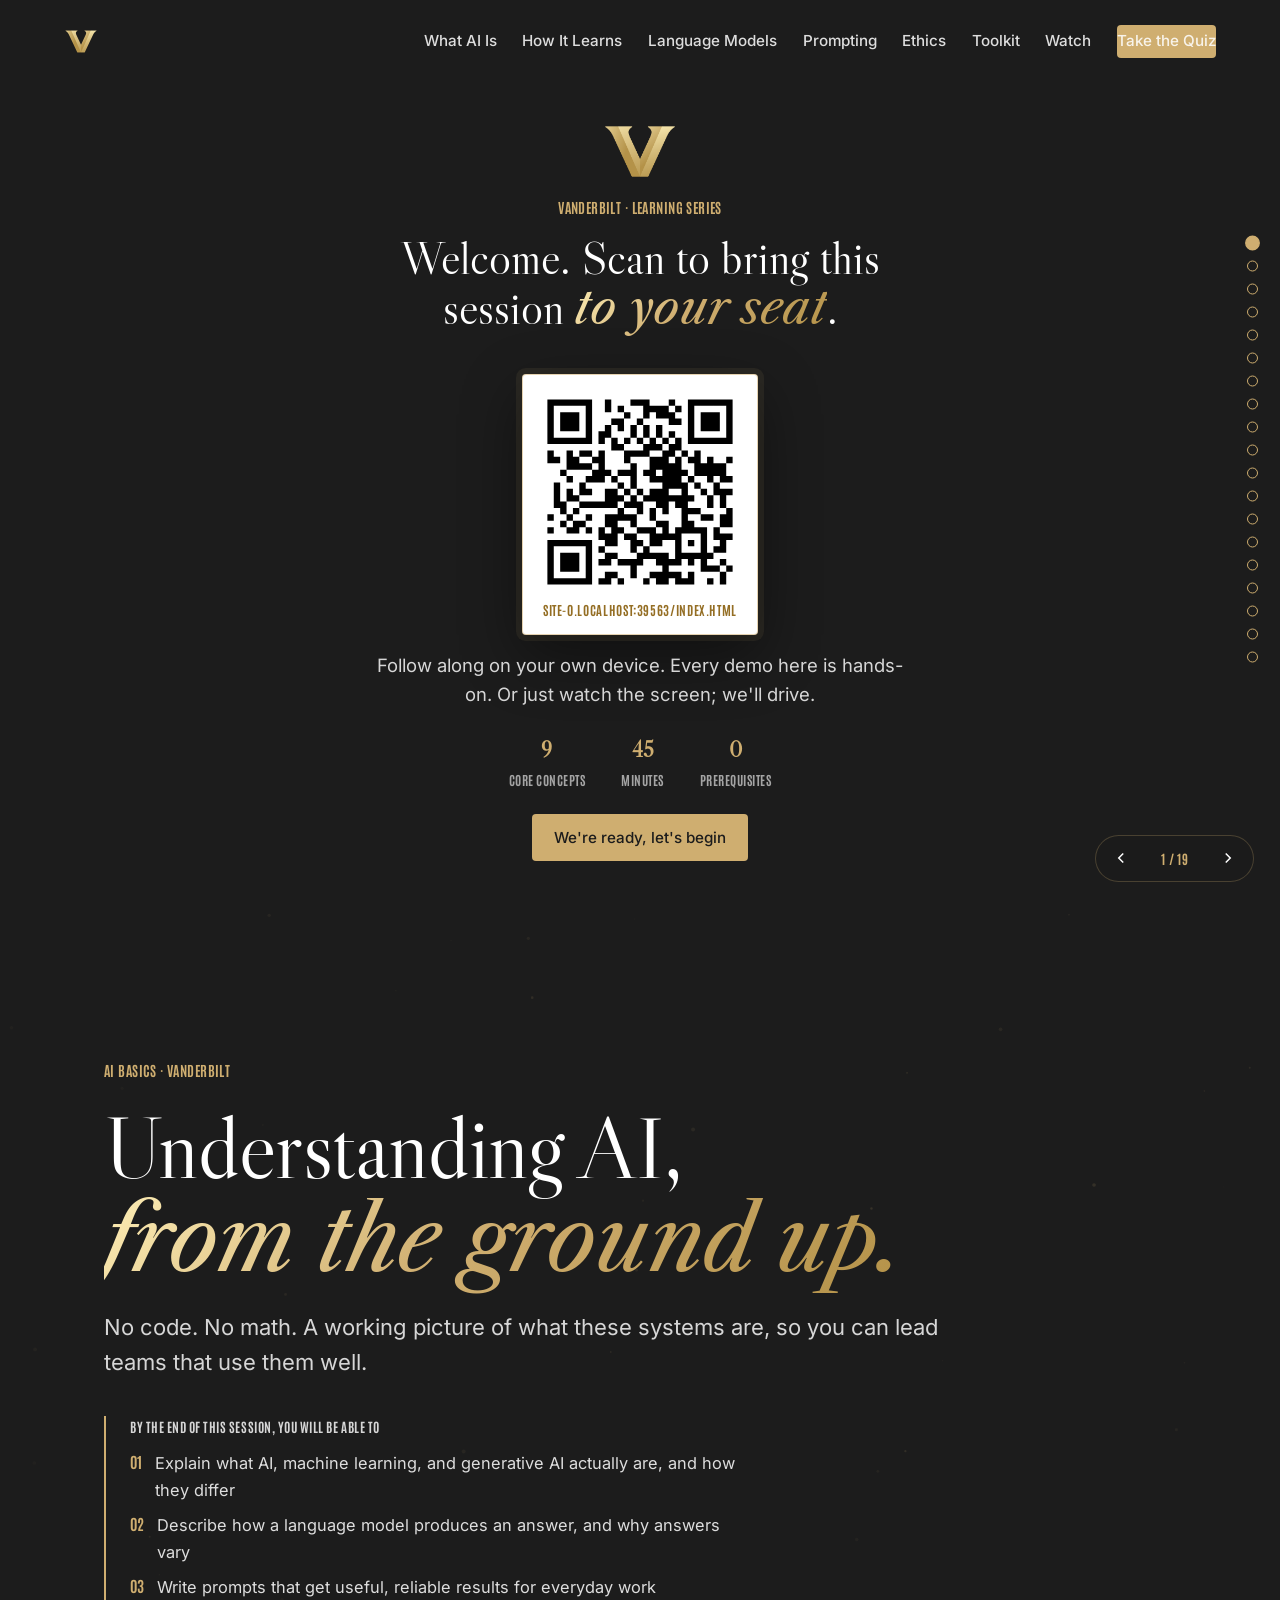
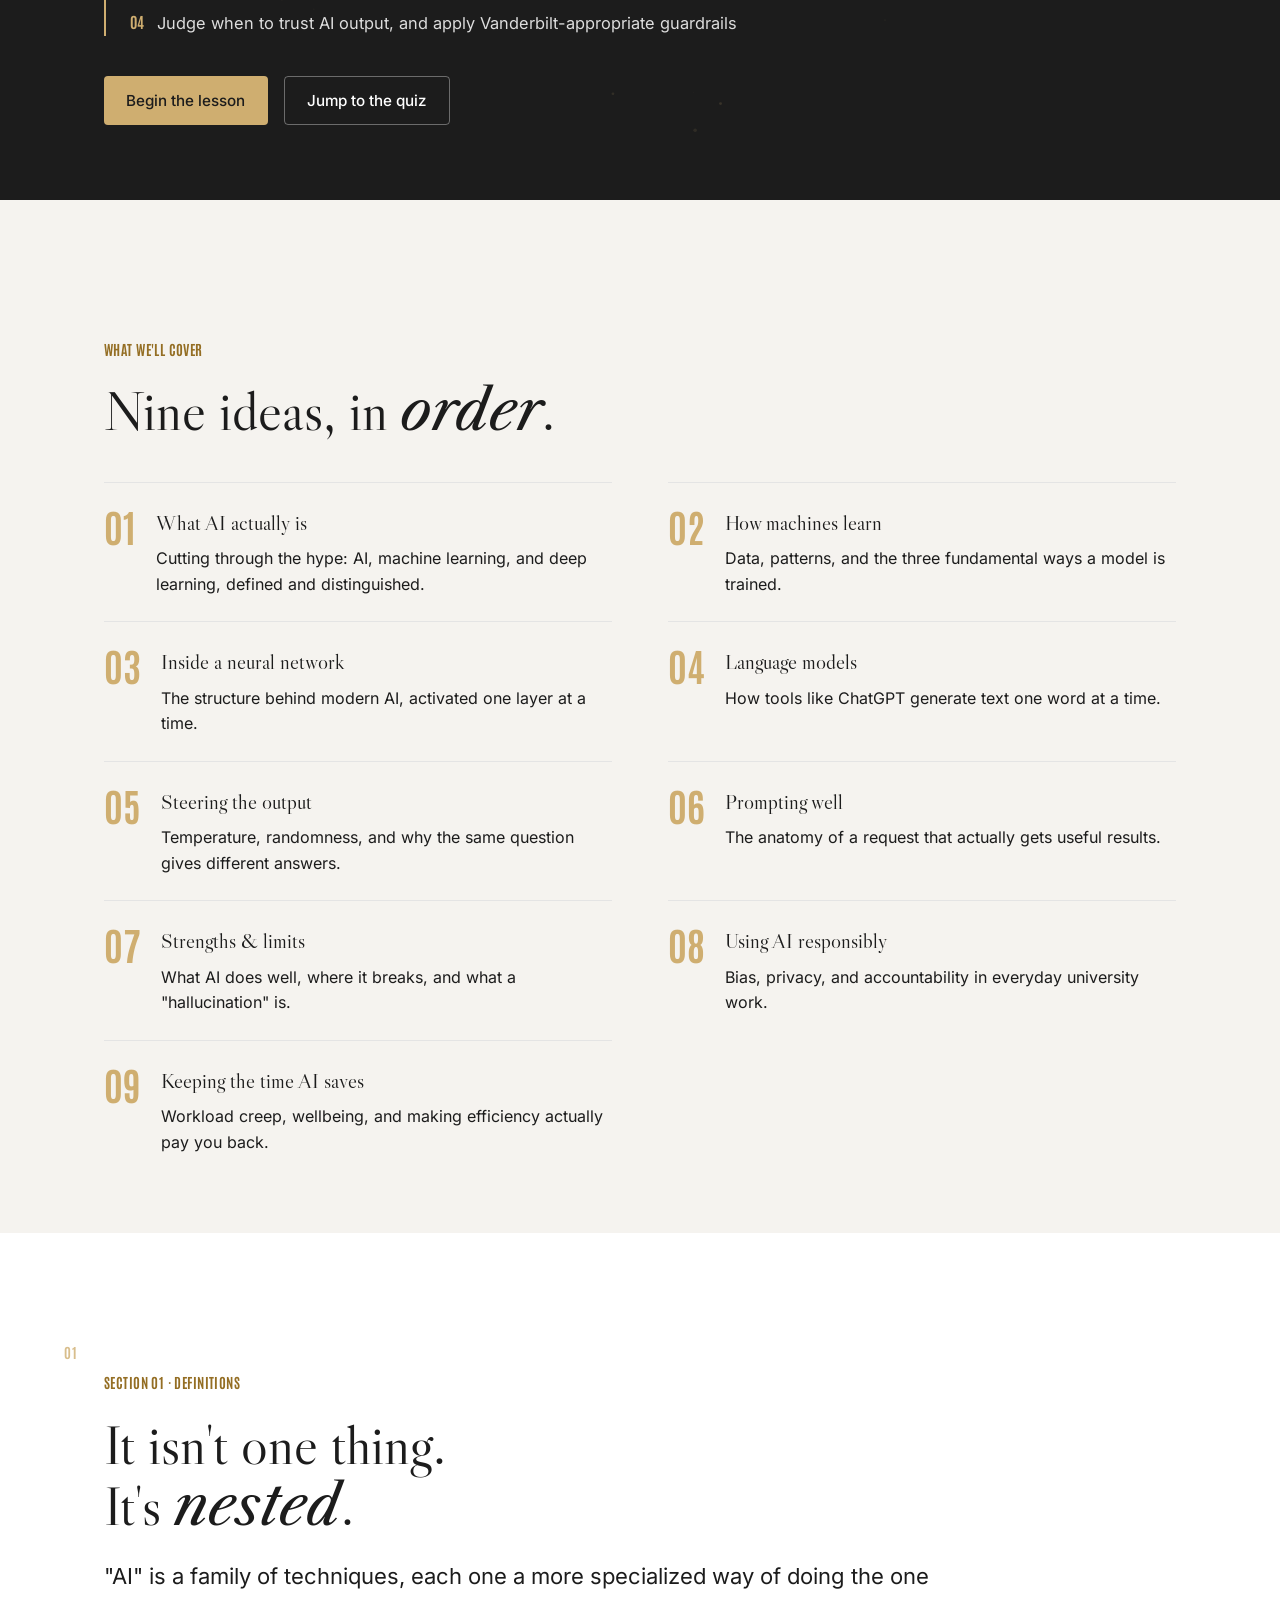
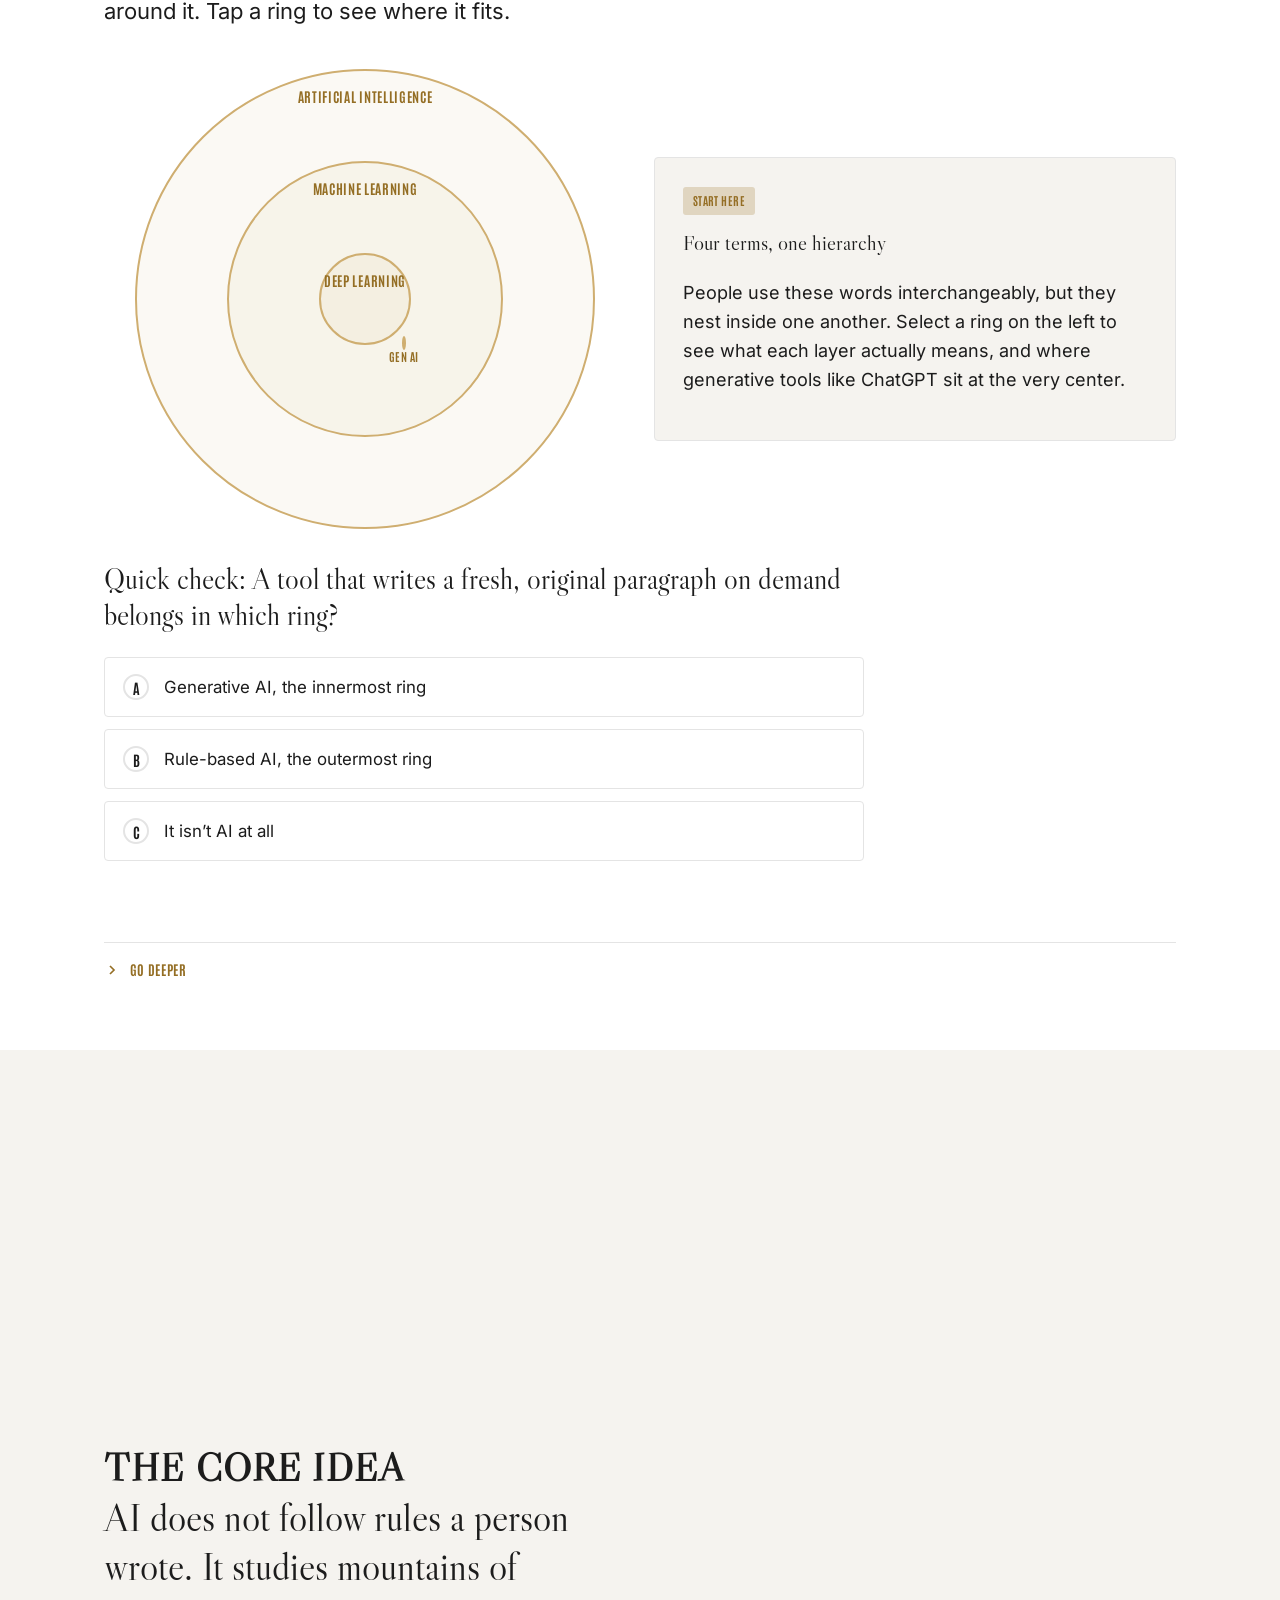
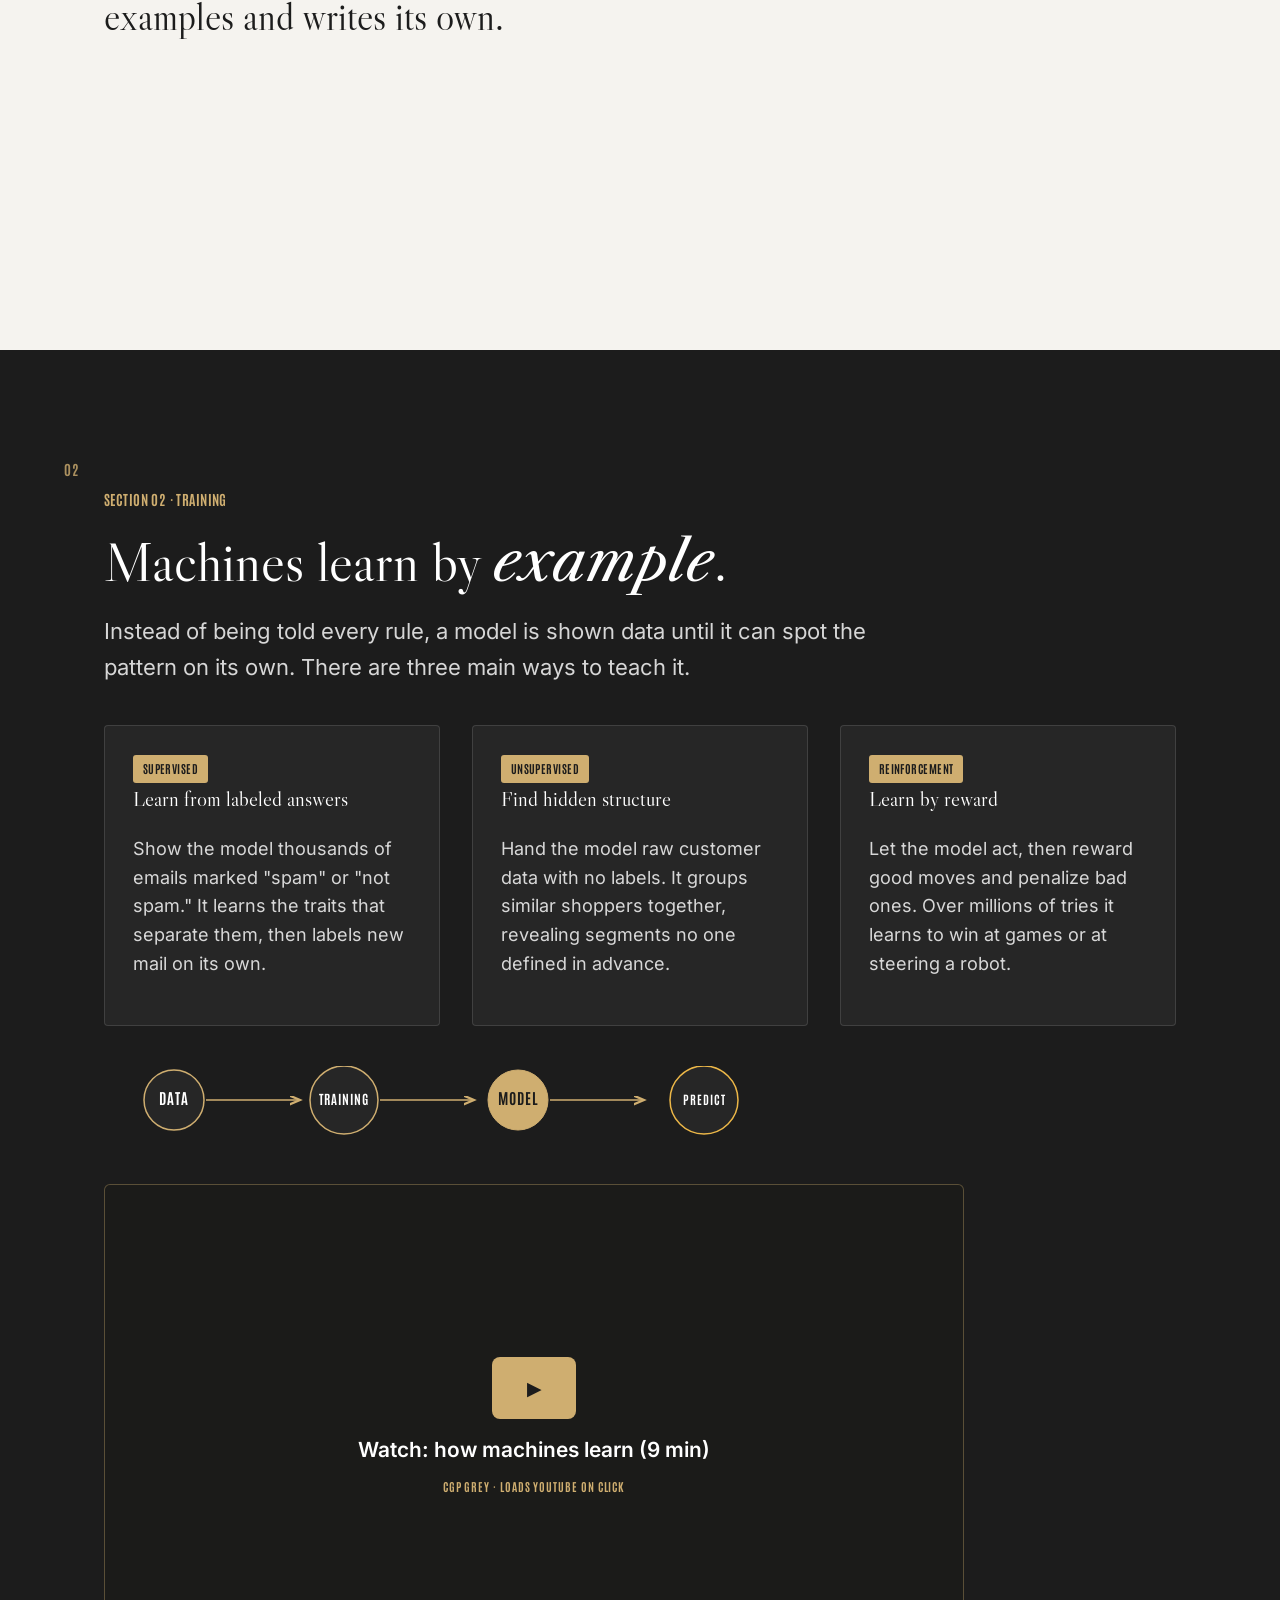
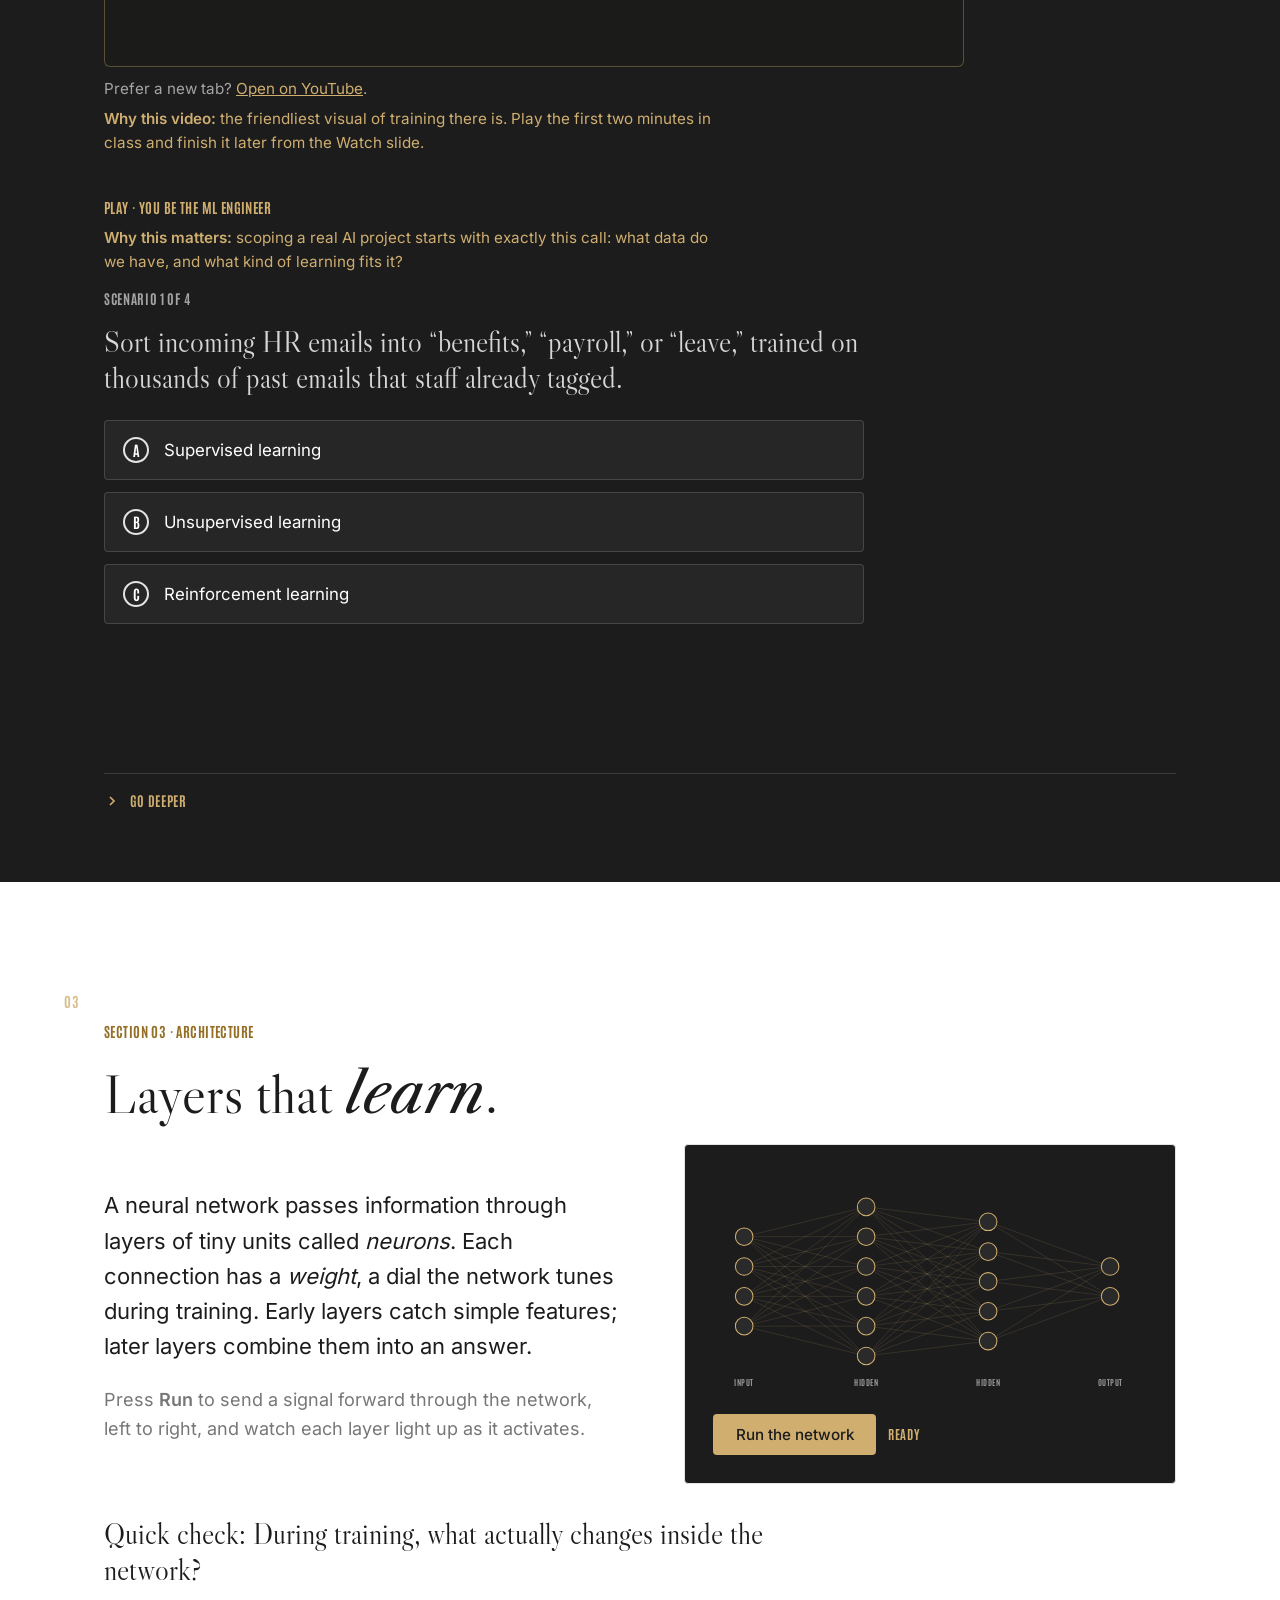
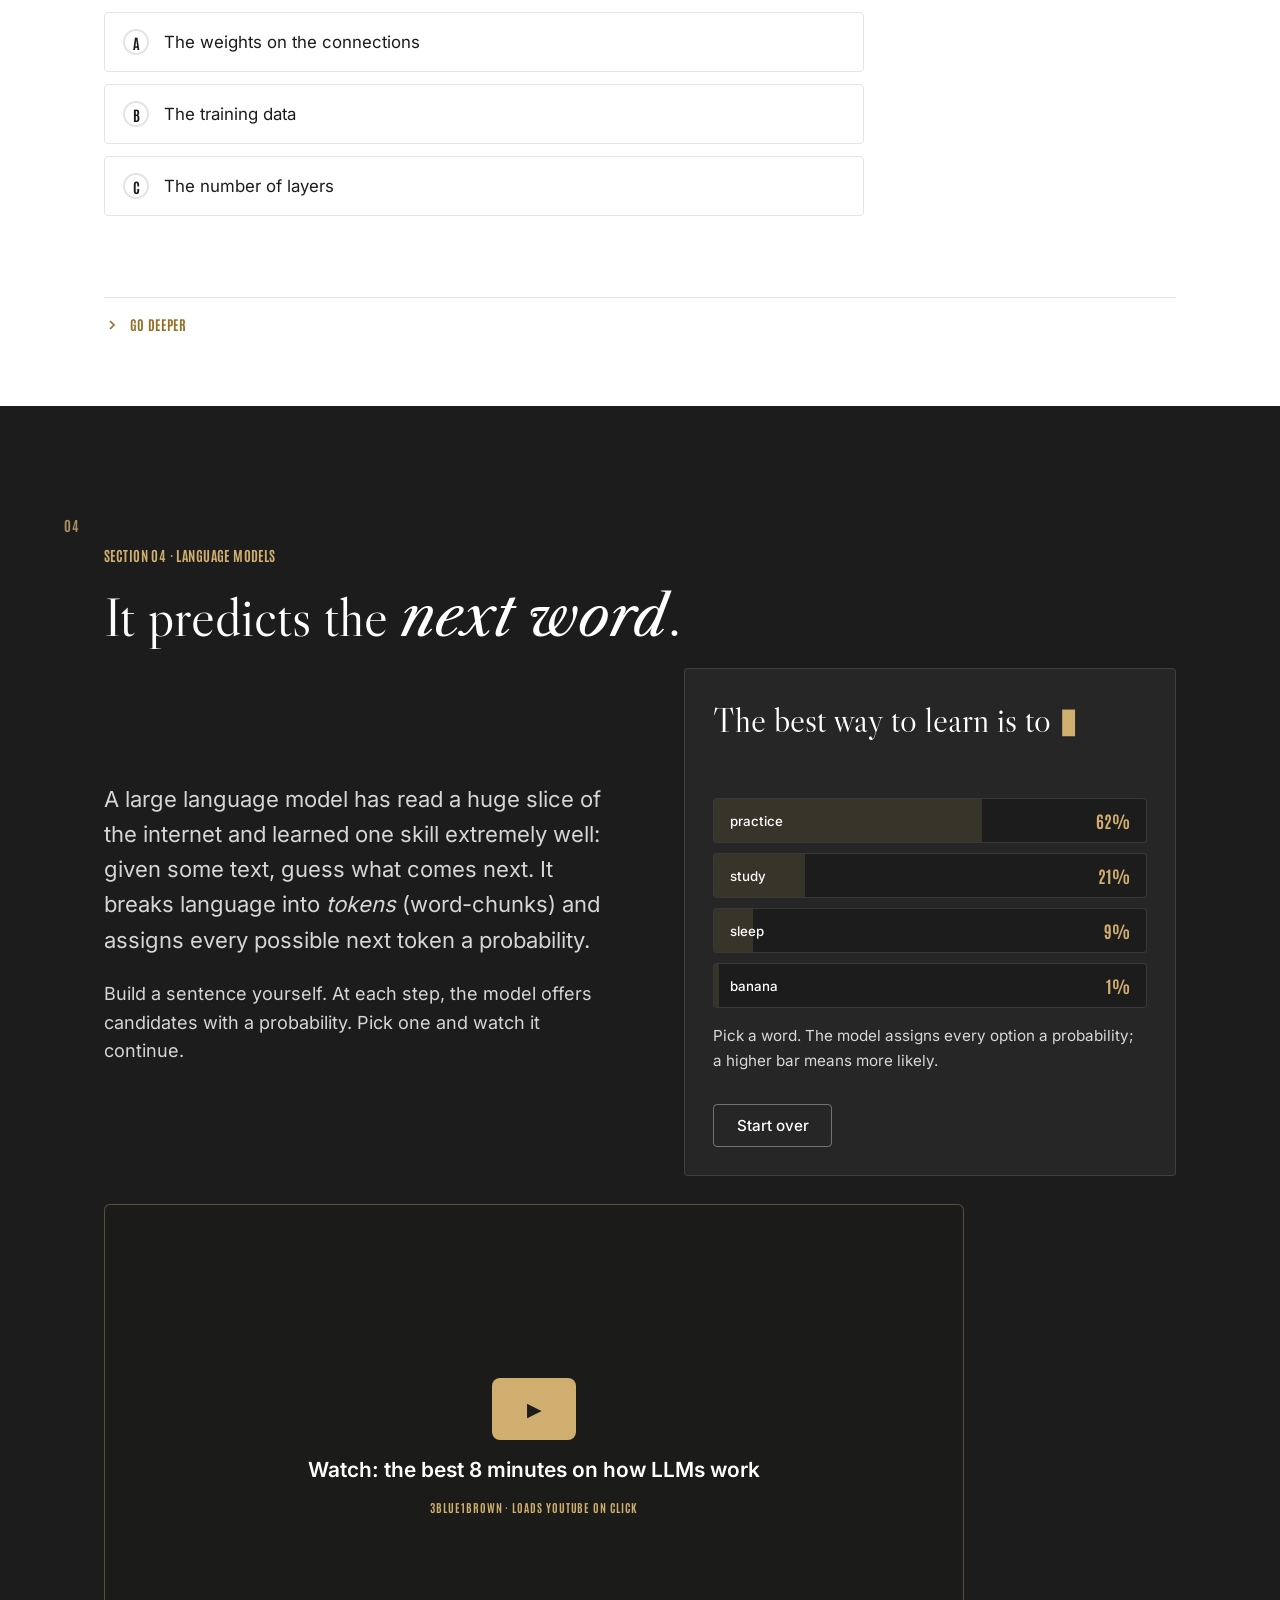
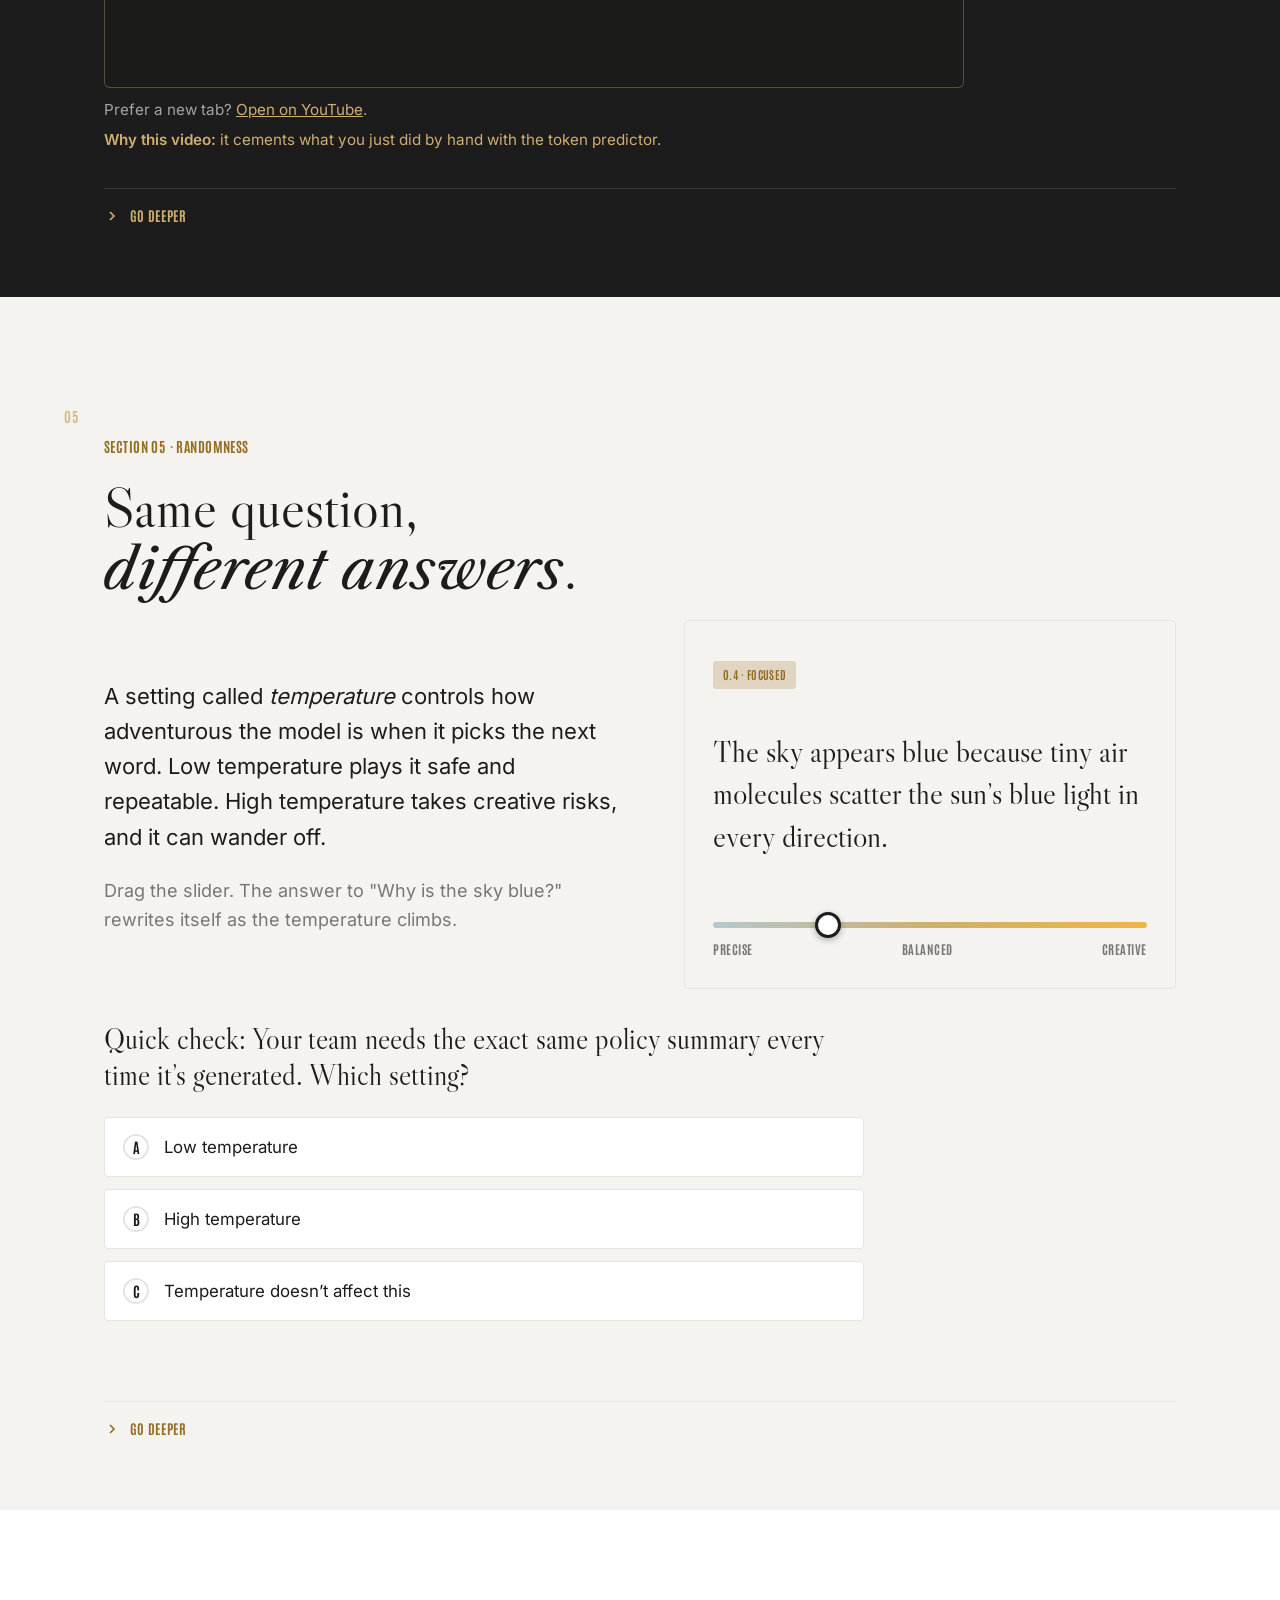
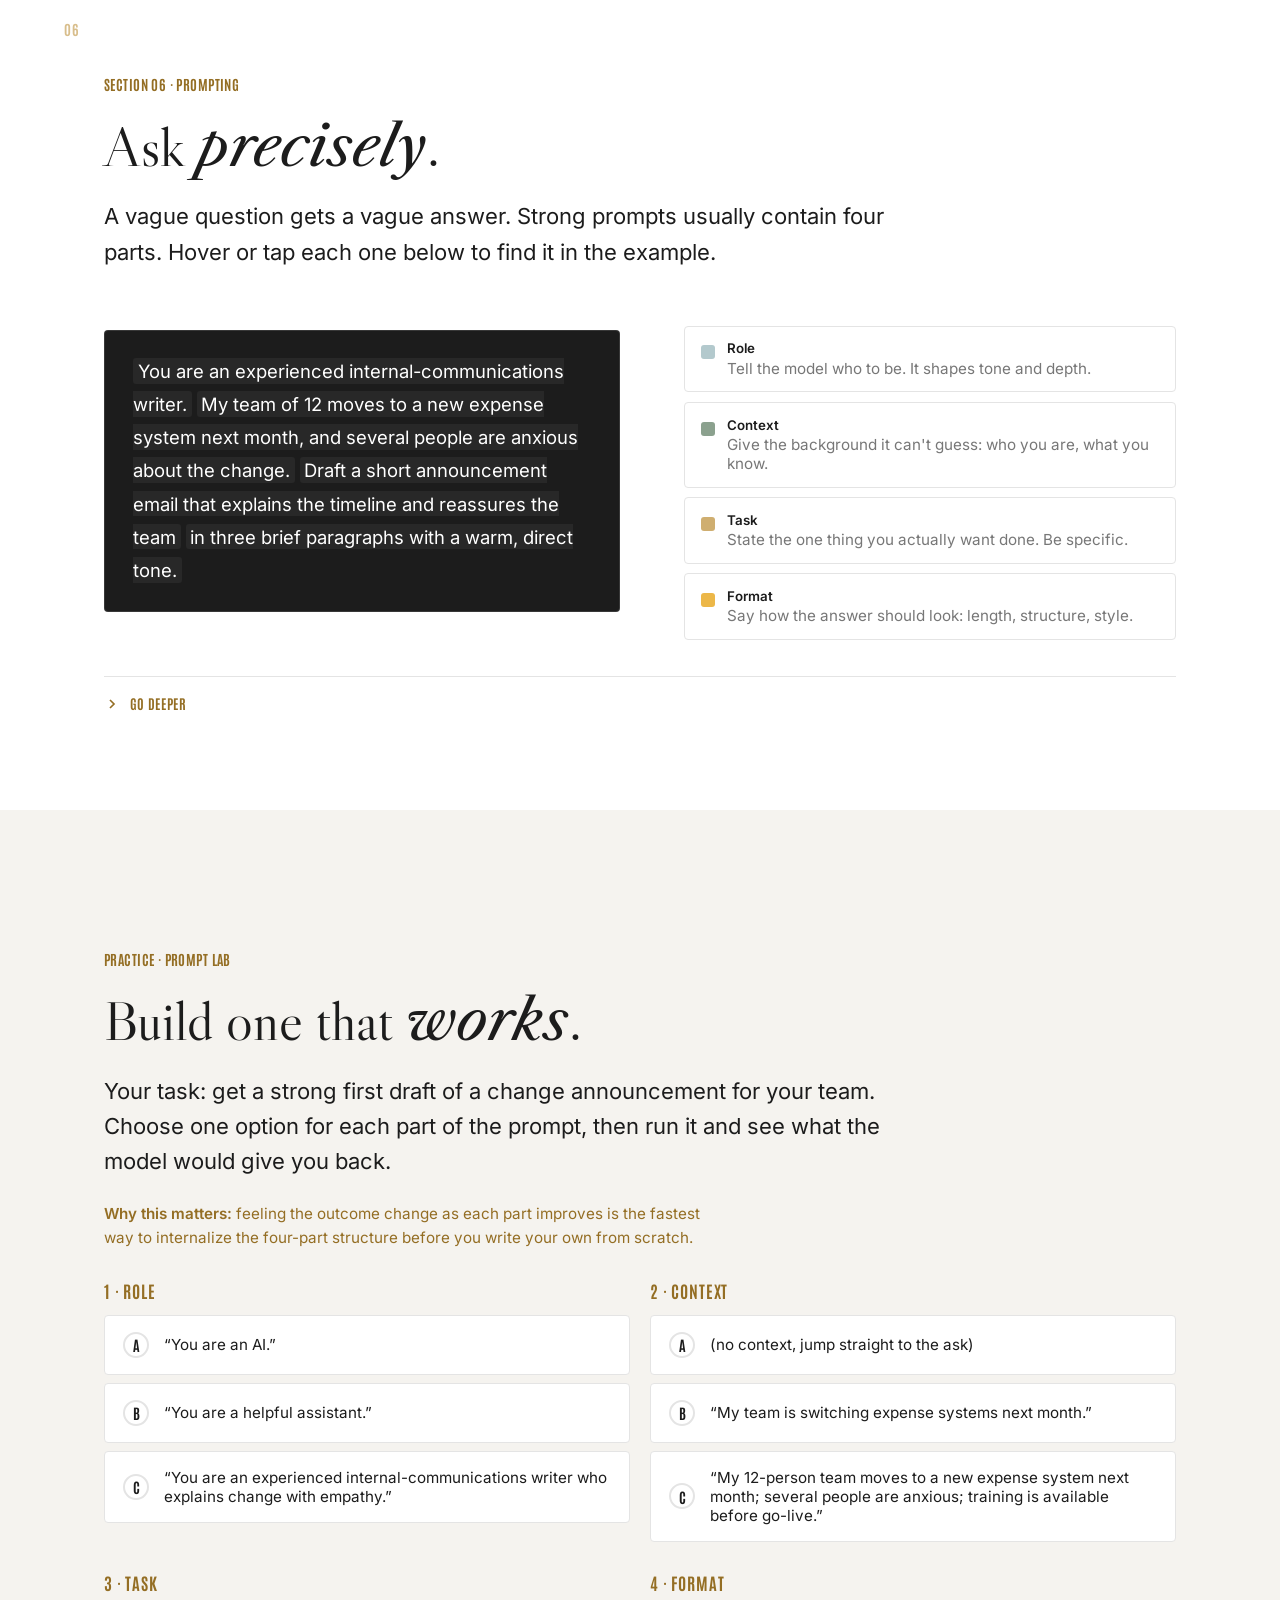
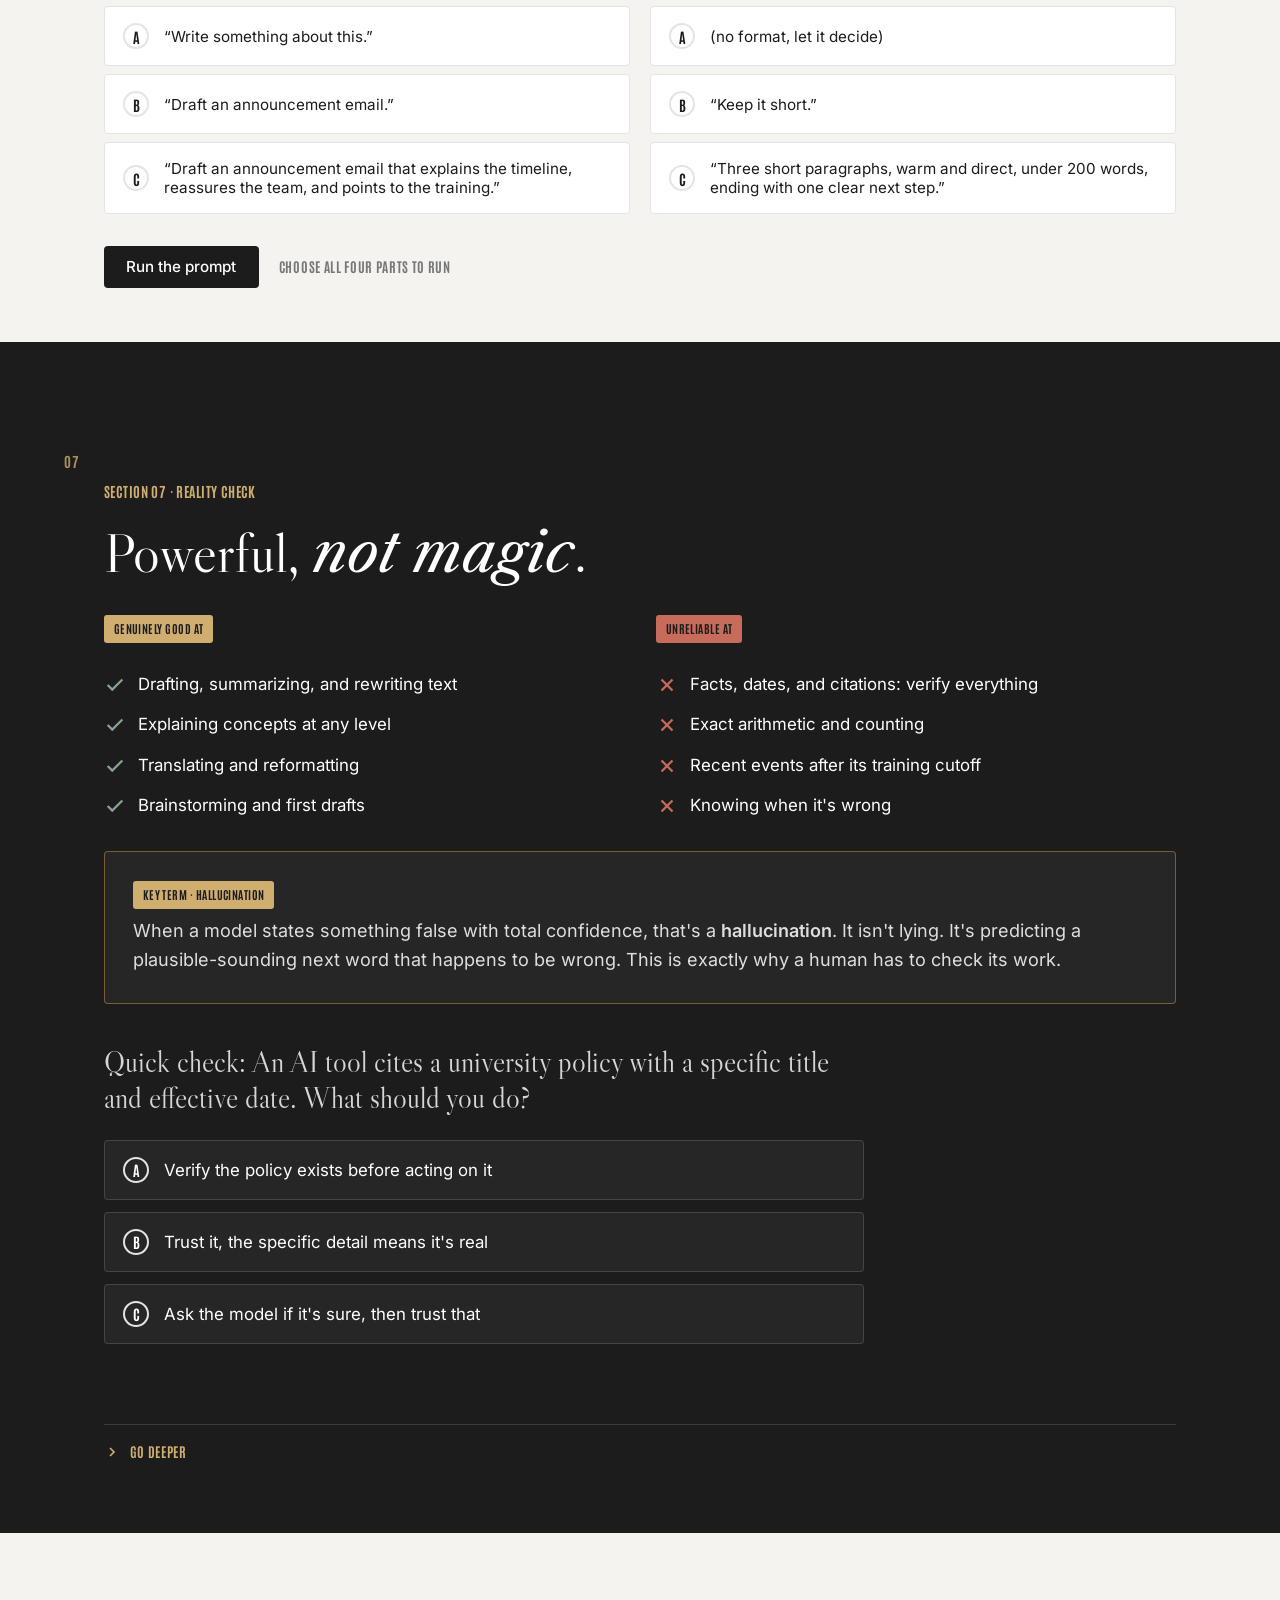
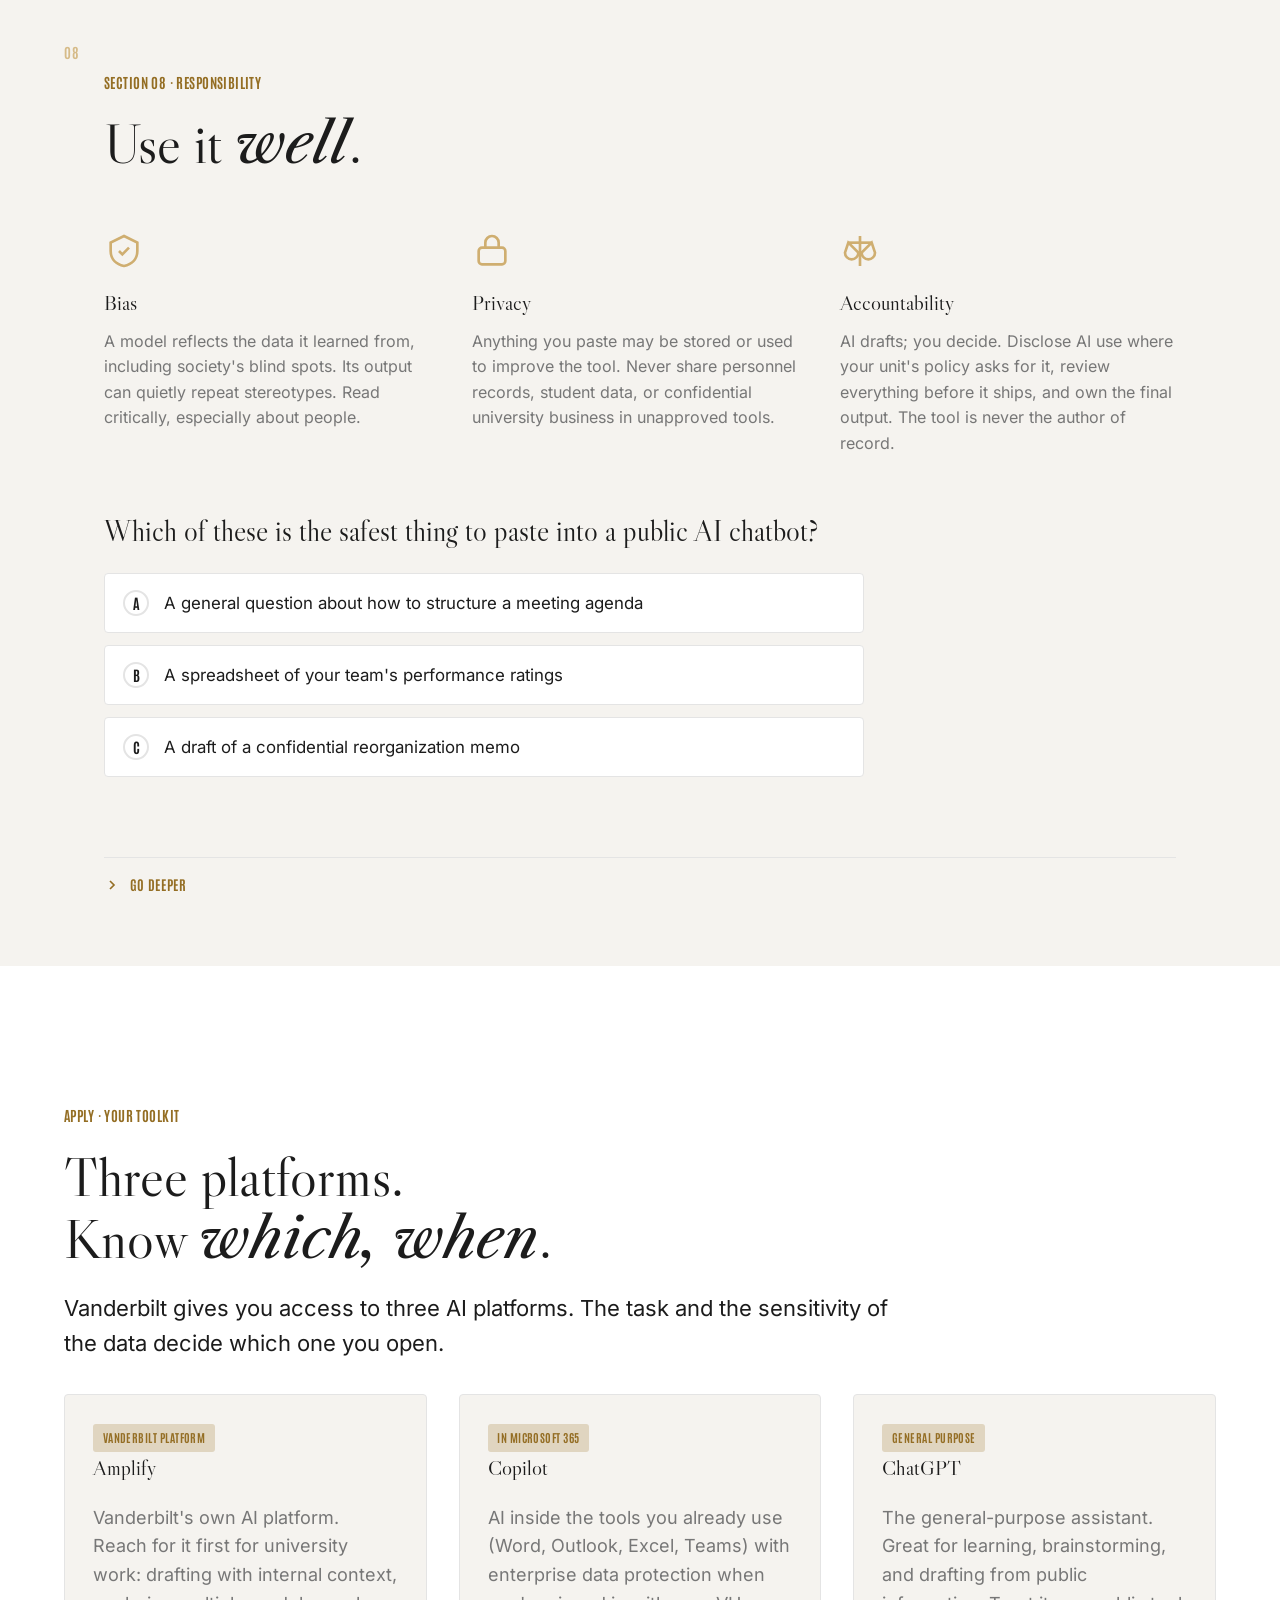
==== index.html @ 8cb2a8e4 "Remove Manager Series branding; series is general Vanderbilt learning Co-Authored-By: Claude Opus 4." ====
<!DOCTYPE html>
<html lang="en">
<head>
<meta charset="UTF-8">
<meta name="viewport" content="width=device-width, initial-scale=1">
<title>AI Basics: A Classroom Introduction | Vanderbilt</title>
<meta name="description" content="An interactive classroom introduction to the fundamentals of artificial intelligence: what AI is, how machines learn, neural networks, language models, prompting, and responsible use.">
<link rel="canonical" href="https://me5231979.github.io/AI_Classroom/">
<meta property="og:type" content="website">
<meta property="og:title" content="AI Basics | Vanderbilt Learning Series">
<meta property="og:description" content="An interactive, hands-on introduction to AI at Vanderbilt: how it works, how to prompt it, and how to use it responsibly.">
<meta property="og:url" content="https://me5231979.github.io/AI_Classroom/">
<meta property="og:image" content="https://me5231979.github.io/AI_Classroom/assets/img/social-card.png">
<meta property="og:image:width" content="1200">
<meta property="og:image:height" content="630">
<meta name="twitter:card" content="summary_large_image">
<meta name="twitter:title" content="AI Basics | Vanderbilt Learning Series">
<meta name="twitter:image" content="https://me5231979.github.io/AI_Classroom/assets/img/social-card.png">
<link rel="icon" href="assets/img/favicon.svg" type="image/svg+xml">
<link rel="alternate icon" href="assets/img/favicon-96.png">
<link rel="apple-touch-icon" href="assets/img/favicon-96.png">

<link rel="preload" href="assets/fonts/libre-caslon-display-latin-400-normal.woff2" as="font" type="font/woff2" crossorigin>
<link rel="preload" href="assets/fonts/inter-latin-400-normal.woff2" as="font" type="font/woff2" crossorigin>

<link rel="stylesheet" href="assets/css/styles.css?v=8">
</head>
<body>
<a class="skip-link" href="#s-agenda">Skip to content</a>

<!-- reading progress -->
<div class="progress" aria-hidden="true"><div class="progress__bar" id="progressBar"></div></div>

<!-- ===================== NAV ===================== -->
<header class="nav" id="nav">
  <a class="nav__brand" href="#top" aria-label="Vanderbilt University, home">
    <img class="nav__lockup" src="assets/img/vu-lockup-white.png" alt="Vanderbilt University" width="250" height="65">
    <img class="nav__vicon" src="assets/img/vu-v-icon-nav.png" alt="Vanderbilt University" width="34" height="25">
  </a>
  <button class="nav__toggle" aria-label="Toggle menu" aria-expanded="false" aria-controls="navlinks">
    <svg viewBox="0 0 24 24" fill="none" stroke="currentColor" stroke-width="2"><line x1="3" y1="6" x2="21" y2="6"/><line x1="3" y1="12" x2="21" y2="12"/><line x1="3" y1="18" x2="21" y2="18"/></svg>
  </button>
  <nav class="nav__links" id="navlinks" aria-label="Sections">
    <a href="#s-what">What AI Is</a>
    <a href="#s-learn">How It Learns</a>
    <a href="#s-llm">Language Models</a>
    <a href="#s-prompt">Prompting</a>
    <a href="#s-ethics">Ethics</a>
    <a href="#s-toolkit">Toolkit</a>
    <a href="#s-watch">Watch</a>
    <a class="btn" href="#s-recap">Take the Quiz</a>
  </nav>
</header>

<!-- deck dot rail + control bar -->
<div class="dots" id="dots" role="navigation" aria-label="Slide navigation"></div>
<div class="deckbar" role="group" aria-label="Presentation controls">
  <button id="deckPrev" aria-label="Previous slide"><svg viewBox="0 0 24 24" fill="none" stroke="currentColor" stroke-width="2"><polyline points="15 18 9 12 15 6"/></svg></button>
  <span class="deckbar__count" id="deckCount">1 / 19</span>
  <button id="deckNext" aria-label="Next slide"><svg viewBox="0 0 24 24" fill="none" stroke="currentColor" stroke-width="2"><polyline points="9 18 15 12 9 6"/></svg></button>
</div>

<main class="deck" id="top">

  <!-- ============ 0 · WELCOME / QR ============ -->
  <section class="slide on-dark welcome" id="s-welcome" data-title="Scan to join">
    <div class="wrap" style="text-align:center">
      <img src="assets/img/vu-v-icon.png" alt="Vanderbilt V" width="72" height="66" style="margin:0 auto 1.75rem;width:clamp(56px,6vw,80px);height:auto" data-reveal>
      <p class="eyebrow" data-reveal>Vanderbilt · Learning Series</p>
      <h1 class="h2" data-reveal style="max-width:20ch;margin-inline:auto">Welcome. Scan to bring this session <em class="gold-text">to your seat</em>.</h1>
      <div class="qr-card" id="qrCard" data-reveal>
        <div class="qr-card__code" id="qrBox" role="img" aria-label="QR code linking to this experience"></div>
        <p class="qr-card__url" id="qrUrl"></p>
      </div>
      <p class="lead" data-reveal style="margin:1.5rem auto 0;max-width:44ch">Follow along on your own device. Every demo here is hands-on. Or just watch the screen; we'll drive.</p>
      <div class="hero__meta" data-reveal style="justify-content:center">
        <div><b>9</b> Core concepts</div>
        <div><b>45</b> Minutes</div>
        <div><b>0</b> Prerequisites</div>
      </div>
      <div class="hero__cta" data-reveal style="justify-content:center">
        <a class="btn" href="#s-hero">We're ready, let's begin</a>
      </div>
    </div>
  </section>

  <!-- ============ 1 · HERO ============ -->
  <section class="slide on-dark hero" id="s-hero" data-title="Objectives">
    <video class="hero__video" id="heroVideo" autoplay muted playsinline preload="auto" aria-hidden="true"
      data-playlist='["https://d8j0ntlcm91z4.cloudfront.net/user_3CCurpI0FW75YAnAl4Hbz3vPdBv/hf_20260715_200652_7fda2f74-e2d3-4922-aa82-3538078520e3.mp4","https://d8j0ntlcm91z4.cloudfront.net/user_3CCurpI0FW75YAnAl4Hbz3vPdBv/hf_20260715_200704_f9a658ba-e21b-49d3-a82d-e24e4dca5641.mp4","https://d8j0ntlcm91z4.cloudfront.net/user_3CCurpI0FW75YAnAl4Hbz3vPdBv/hf_20260715_200712_13c7a9d0-fc12-4c9b-b14d-7666faaac7f5.mp4"]'></video>
    <canvas class="hero__canvas" aria-hidden="true"></canvas>
    <div class="hero__scrim" aria-hidden="true"></div>
    <div class="wrap">
      <p class="eyebrow" data-reveal>AI Basics · Vanderbilt</p>
      <h1 class="h-hero" data-reveal>Understanding AI,<br><em class="gold-text">from the ground up.</em></h1>
      <p class="lead" data-reveal style="margin-top:1.5rem">No code. No math. A working picture of what these systems are, so you can lead teams that use them well.</p>
      <div class="objectives" data-reveal>
        <p class="objectives__label">By the end of this session, you will be able to</p>
        <ol class="objectives__list">
          <li>Explain what AI, machine learning, and generative AI actually are, and how they differ</li>
          <li>Describe how a language model produces an answer, and why answers vary</li>
          <li>Write prompts that get useful, reliable results for everyday work</li>
          <li>Judge when to trust AI output, and apply Vanderbilt-appropriate guardrails</li>
        </ol>
      </div>
      <div class="hero__cta" data-reveal>
        <a class="btn" href="#s-what">Begin the lesson</a>
        <a class="btn btn--ghost" href="#s-recap">Jump to the quiz</a>
      </div>
    </div>
  </section>

  <!-- ============ 2 · AGENDA ============ -->
  <section class="slide on-cream" id="s-agenda" data-title="The plan">
    <div class="wrap">
      <p class="eyebrow" data-reveal>What we'll cover</p>
      <h2 class="h2" data-reveal>Nine ideas, in <em>order</em>.</h2>
      <ol class="agenda">
        <li data-reveal><span class="num">01</span><div><h3>What AI actually is</h3><p>Cutting through the hype: AI, machine learning, and deep learning, defined and distinguished.</p></div></li>
        <li data-reveal><span class="num">02</span><div><h3>How machines learn</h3><p>Data, patterns, and the three fundamental ways a model is trained.</p></div></li>
        <li data-reveal><span class="num">03</span><div><h3>Inside a neural network</h3><p>The structure behind modern AI, activated one layer at a time.</p></div></li>
        <li data-reveal><span class="num">04</span><div><h3>Language models</h3><p>How tools like ChatGPT generate text one word at a time.</p></div></li>
        <li data-reveal><span class="num">05</span><div><h3>Steering the output</h3><p>Temperature, randomness, and why the same question gives different answers.</p></div></li>
        <li data-reveal><span class="num">06</span><div><h3>Prompting well</h3><p>The anatomy of a request that actually gets useful results.</p></div></li>
        <li data-reveal><span class="num">07</span><div><h3>Strengths &amp; limits</h3><p>What AI does well, where it breaks, and what a "hallucination" is.</p></div></li>
        <li data-reveal><span class="num">08</span><div><h3>Using AI responsibly</h3><p>Bias, privacy, and accountability in everyday university work.</p></div></li>
        <li data-reveal><span class="num">09</span><div><h3>Keeping the time AI saves</h3><p>Workload creep, wellbeing, and making efficiency actually pay you back.</p></div></li>
      </ol>
    </div>
  </section>

  <!-- ============ 3 · WHAT IS AI (rings) ============ -->
  <section class="slide on-light" id="s-what" data-count data-title="What AI is">
    <div class="wrap">
      <p class="eyebrow" data-reveal>Section 01 · Definitions</p>
      <h2 class="h2" data-reveal>It isn't one thing.<br>It's <em>nested</em>.</h2>
      <p class="lead" data-reveal style="margin-bottom:2.5rem">"AI" is a family of techniques, each one a more specialized way of doing the one around it. Tap a ring to see where it fits.</p>
      <div class="venn">
        <div class="rings" data-reveal role="group" aria-label="AI concept rings. Select one.">
          <div class="ring" data-ring="ai" aria-pressed="false">Artificial Intelligence</div>
          <div class="ring" data-ring="ml" aria-pressed="false">Machine Learning</div>
          <div class="ring" data-ring="dl" aria-pressed="false">Deep Learning</div>
          <div class="ring" data-ring="gen" aria-pressed="false">Gen&nbsp;AI</div>
        </div>
        <div class="venn__detail card" id="ringDetail" data-reveal aria-live="polite">
          <span class="tag">Start here</span>
          <h3>Four terms, one hierarchy</h3>
          <p>People use these words interchangeably, but they nest inside one another. Select a ring on the left to see what each layer actually means, and where generative tools like ChatGPT sit at the very center.</p>
        </div>
      </div>

      
      <div class="quiz" data-quiz data-reveal style="margin-top:2rem">
        <p class="quiz__q">Quick check: A tool that writes a fresh, original paragraph on demand belongs in which ring?</p>
        <div class="quiz__options">
          <button class="opt" data-correct="1" data-why="Creating new content is the generative layer, which runs on deep learning, inside ML, inside AI."><span class="mark">A</span><span>Generative AI, the innermost ring</span></button>
          <button class="opt" data-correct="0" data-why="Rules can only replay what a person wrote. Producing new text requires the generative core."><span class="mark">B</span><span>Rule-based AI, the outermost ring</span></button>
          <button class="opt" data-correct="0" data-why="Generating original language is the signature capability of modern generative AI."><span class="mark">C</span><span>It isn’t AI at all</span></button>
        </div>
        <p class="quiz__feedback" aria-live="polite"></p>
      </div>
      <details class="deeper" data-reveal>
        <summary><svg class="chev" viewBox="0 0 24 24" fill="none" stroke="currentColor" stroke-width="2.5" aria-hidden="true"><polyline points="9 18 15 12 9 6"/></svg> Go deeper</summary>
        <div class="deeper__body">
          <div><h4>In practice</h4><p>Rule-based AI runs your out-of-office replies and expense-flag thresholds. Machine learning ranks your inbox, filters spam, and forecasts demand. Deep learning transcribes your meetings and unlocks your phone. Generative AI drafts your emails. You already manage with AI every day. The new part is that it now <em>writes</em>.</p></div>
          <div class="deeper__ask"><h4><span class="mode">As a group</span> · 5 min</h4>
          <p class="why"><b>Why this matters:</b> Managers who can name where AI already sits in their stack make sharper tool and risk decisions.</p>
          <ol class="steps">
            <li>Call out tools your team touches every day, and have someone capture the list.</li>
            <li>Sort each one: rule-based, machine learning, or generative AI.</li>
            <li>Agree on your team’s three most AI-dependent tools and share with the room.</li>
          </ol></div>
        </div>
      </details>
    </div>
  </section>

  <!-- ============ 4 · MANIFESTO ============ -->
  <section class="slide on-cream manifesto" id="s-belief" data-title="One idea">
    <div class="wrap">
      <p class="eyebrow" data-reveal>The core idea</p>
      <p>AI does not follow rules a person wrote. It studies mountains of examples and writes its own.</p>
    </div>
  </section>

  <!-- ============ 5 · HOW MACHINES LEARN ============ -->
  <section class="slide on-dark" id="s-learn" data-count data-title="How it learns">
    <div class="wrap">
      <p class="eyebrow" data-reveal>Section 02 · Training</p>
      <h2 class="h2" data-reveal>Machines learn by <em>example</em>.</h2>
      <p class="lead" data-reveal>Instead of being told every rule, a model is shown data until it can spot the pattern on its own. There are three main ways to teach it.</p>

      <div class="grid grid-3" style="margin-top:2.5rem">
        <div class="card" data-reveal>
          <span class="tag">Supervised</span>
          <h3>Learn from labeled answers</h3>
          <p class="muted">Show the model thousands of emails marked "spam" or "not spam." It learns the traits that separate them, then labels new mail on its own.</p>
        </div>
        <div class="card" data-reveal>
          <span class="tag">Unsupervised</span>
          <h3>Find hidden structure</h3>
          <p class="muted">Hand the model raw customer data with no labels. It groups similar shoppers together, revealing segments no one defined in advance.</p>
        </div>
        <div class="card" data-reveal>
          <span class="tag">Reinforcement</span>
          <h3>Learn by reward</h3>
          <p class="muted">Let the model act, then reward good moves and penalize bad ones. Over millions of tries it learns to win at games or at steering a robot.</p>
        </div>
      </div>

      <div class="flow" data-reveal style="margin-top:2.5rem">
        <svg viewBox="0 0 720 90" role="img" aria-label="Pipeline: Data leads to Training leads to Model leads to Prediction" style="max-width:720px;width:100%;height:auto">
          <defs><marker id="arw" markerWidth="10" markerHeight="10" refX="7" refY="3" orient="auto"><path d="M0,0 L7,3 L0,6" fill="none" stroke="#CFAE70" stroke-width="1.5"/></marker></defs>
          <g font-family="Antonio, Impact, sans-serif" font-size="15" fill="#fff" text-anchor="middle" letter-spacing="1">
            <circle cx="70" cy="34" r="30" fill="#262626" stroke="#CFAE70" stroke-width="1.5"/><text x="70" y="39">DATA</text>
            <line x1="102" y1="34" x2="196" y2="34" stroke="#CFAE70" stroke-width="1.5" marker-end="url(#arw)"/>
            <circle cx="240" cy="34" r="34" fill="#262626" stroke="#CFAE70" stroke-width="1.5"/><text x="240" y="39" font-size="13">TRAINING</text>
            <line x1="276" y1="34" x2="370" y2="34" stroke="#CFAE70" stroke-width="1.5" marker-end="url(#arw)"/>
            <circle cx="414" cy="34" r="30" fill="#CFAE70" stroke="#CFAE70"/><text x="414" y="39" fill="#1C1C1C">MODEL</text>
            <line x1="446" y1="34" x2="540" y2="34" stroke="#CFAE70" stroke-width="1.5" marker-end="url(#arw)"/>
            <circle cx="600" cy="34" r="34" fill="#262626" stroke="#ECB748" stroke-width="1.5"/><text x="600" y="39" font-size="12">PREDICT</text>
          </g>
        </svg>
      </div>


      <div class="yt" data-reveal data-embed="https://www.youtube-nocookie.com/embed/R9OHn5ZF4Uo" data-yttitle="How Machines Learn (CGP Grey)">
        <button class="yt__load" type="button">
          <span class="yt__play" aria-hidden="true">▶</span>
          <span class="yt__title">Watch: how machines learn (9 min)</span>
          <span class="yt__src">CGP Grey · Loads YouTube on click</span>
        </button>
        <p class="yt__alt">Prefer a new tab? <a href="https://www.youtube.com/watch?v=R9OHn5ZF4Uo" target="_blank" rel="noopener">Open on YouTube</a>.</p>
        <p class="why" style="margin:.35rem 0 0"><b>Why this video:</b> the friendliest visual of training there is. Play the first two minutes in class and finish it later from the Watch slide.</p>
      </div>
      <div class="quiz" id="mlTrainer" data-reveal style="margin-top:2.5rem">
        <p class="eyebrow" style="margin-bottom:.5rem">Play · You be the ML engineer</p>
        <p class="why" style="margin-top:0"><b>Why this matters:</b> scoping a real AI project starts with exactly this call: what data do we have, and what kind of learning fits it?</p>
        <p class="quiz__progress" id="trainProgress"></p>
        <p class="quiz__q" id="trainQ" style="margin-top:.4rem"></p>
        <div class="quiz__options" id="trainOptions" role="group" aria-label="Learning type choices"></div>
        <p class="quiz__feedback" id="trainFeedback" aria-live="polite"></p>
        <div class="quiz__nav">
          <button class="btn" id="trainNext" style="visibility:hidden">Next scenario</button>
        </div>
        <div id="trainResult" hidden aria-live="polite"></div>
      </div>

      <details class="deeper" data-reveal>
        <summary><svg class="chev" viewBox="0 0 24 24" fill="none" stroke="currentColor" stroke-width="2.5" aria-hidden="true"><polyline points="9 18 15 12 9 6"/></svg> Go deeper</summary>
        <div class="deeper__body">
          <div><h4>In practice</h4><ul><li><b>Supervised, at work:</b> a ticket router trained on last year’s categorized help requests.</li><li><b>Unsupervised, at work:</b> clustering open-ended survey comments into themes nobody predefined.</li><li><b>Reinforcement, at work:</b> a scheduling assistant that improves as invites get accepted or declined.</li></ul></div>
          <div class="deeper__ask"><h4><span class="mode">As a group</span> · 5 min</h4>
          <p class="why"><b>Why this matters:</b> Matching your data to a learning type is the first question in any AI project-scoping conversation.</p>
          <ol class="steps">
            <li>Pick one dataset your unit already produces as a byproduct of normal work (tickets, requests, survey comments).</li>
            <li>Decide together which of the three learning types could use it, and what it would predict.</li>
            <li>Name one thing that goes wrong if the historical examples are biased or mislabeled.</li>
          </ol></div>
        </div>
      </details>
    </div>
  </section>

  <!-- ============ 6 · NEURAL NETWORKS ============ -->
  <section class="slide on-light" id="s-nn" data-count data-title="Neural networks">
    <div class="wrap">
      <p class="eyebrow" data-reveal>Section 03 · Architecture</p>
      <h2 class="h2" data-reveal>Layers that <em>learn</em>.</h2>
      <div class="split">
        <div data-reveal>
          <p class="lead">A neural network passes information through layers of tiny units called <em>neurons</em>. Each connection has a <em>weight</em>, a dial the network tunes during training. Early layers catch simple features; later layers combine them into an answer.</p>
          <p class="measure muted" style="margin-top:1rem">Press <b>Run</b> to send a signal forward through the network, left to right, and watch each layer light up as it activates.</p>
        </div>
        <div class="nn on-dark card" id="nn" data-reveal style="background:#1c1c1c">
          <svg role="img" aria-label="A four-layer neural network diagram"></svg>
          <div class="nn__controls">
            <button class="btn" id="nnRun">Run the network</button>
            <span class="nn__status" id="nnStatus" aria-live="polite">Ready</span>
          </div>
        </div>
      </div>

      
      <div class="quiz" data-quiz data-reveal style="margin-top:2rem">
        <p class="quiz__q">Quick check: During training, what actually changes inside the network?</p>
        <div class="quiz__options">
          <button class="opt" data-correct="1" data-why="Learning is millions of small adjustments to connection weights until predictions stop being wrong."><span class="mark">A</span><span>The weights on the connections</span></button>
          <button class="opt" data-correct="0" data-why="The data stays fixed during a training pass. The weights are what move."><span class="mark">B</span><span>The training data</span></button>
          <button class="opt" data-correct="0" data-why="The architecture is chosen up front; training tunes the weights inside it."><span class="mark">C</span><span>The number of layers</span></button>
        </div>
        <p class="quiz__feedback" aria-live="polite"></p>
      </div>
      <details class="deeper" data-reveal>
        <summary><svg class="chev" viewBox="0 0 24 24" fill="none" stroke="currentColor" stroke-width="2.5" aria-hidden="true"><polyline points="9 18 15 12 9 6"/></svg> Go deeper</summary>
        <div class="deeper__body">
          <div><h4>In practice</h4><p>No engineer writes “pointy ears = cat.” The network invents its own features by adjusting millions of weights until its guesses stop being wrong. That’s why even its builders often can’t fully explain one specific decision. The logic lives in the weights, not in readable rules. It’s also why “audit the code” is the wrong ask; “audit the training data and the outcomes” is the right one.</p></div>
          <div class="deeper__ask"><h4><span class="mode">As a group</span> · 5 min</h4>
          <p class="why"><b>Why this matters:</b> You will be the one asked “why did the system decide that?” This builds your answer.</p>
          <ol class="steps">
            <li>One person names a consequential decision AI might help make at Vanderbilt (screening, routing, flagging).</li>
            <li>Discuss: if someone challenged that decision, what would “explain it” actually require?</li>
            <li>Agree on one question your team would ask any vendor selling you an AI decision tool.</li>
          </ol></div>
        </div>
      </details>
    </div>
  </section>

  <!-- ============ 7 · LLMs ============ -->
  <section class="slide on-dark" id="s-llm" data-count data-title="Language models">
    <div class="wrap">
      <p class="eyebrow" data-reveal>Section 04 · Language Models</p>
      <h2 class="h2" data-reveal>It predicts the <em>next word</em>.</h2>
      <div class="split">
        <div data-reveal>
          <p class="lead">A large language model has read a huge slice of the internet and learned one skill extremely well: given some text, guess what comes next. It breaks language into <em>tokens</em> (word-chunks) and assigns every possible next token a probability.</p>
          <p class="measure" style="margin-top:1rem;color:rgba(255,255,255,.82)">Build a sentence yourself. At each step, the model offers candidates with a probability. Pick one and watch it continue.</p>
        </div>
        <div class="predict" id="predict" data-reveal>
          <div class="predict__sentence" id="predictSentence" aria-live="polite"></div>
          <div class="predict__options" id="predictOptions" role="group" aria-label="Next-token choices"></div>
          <p class="predict__hint" id="predictHint"></p>
          <button class="btn btn--ghost" id="predictReset" style="margin-top:1rem">Start over</button>
        </div>
      </div>

      <div class="yt" data-reveal data-embed="https://www.youtube-nocookie.com/embed/LPZh9BOjkQs" data-yttitle="How LLMs work (3Blue1Brown)">
        <button class="yt__load" type="button">
          <span class="yt__play" aria-hidden="true">▶</span>
          <span class="yt__title">Watch: the best 8 minutes on how LLMs work</span>
          <span class="yt__src">3Blue1Brown · Loads YouTube on click</span>
        </button>
        <p class="yt__alt">Prefer a new tab? <a href="https://www.youtube.com/watch?v=LPZh9BOjkQs" target="_blank" rel="noopener">Open on YouTube</a>.</p>
        <p class="why" style="margin:.35rem 0 0"><b>Why this video:</b> it cements what you just did by hand with the token predictor.</p>
      </div>

      <details class="deeper" data-reveal>
        <summary><svg class="chev" viewBox="0 0 24 24" fill="none" stroke="currentColor" stroke-width="2.5" aria-hidden="true"><polyline points="9 18 15 12 9 6"/></svg> Go deeper</summary>
        <div class="deeper__body">
          <div><h4>In practice</h4><p>Two implications for work. First: the model has no database of facts. Knowledge is baked in at training time, so it can’t “look up” your org chart or yesterday’s announcement unless you paste it in. Second: it never decides to stop and check. It just keeps predicting. Tools that search the web or your documents first (“retrieval”) bolt that checking on.</p></div>
          <div class="deeper__ask"><h4><span class="mode">On your own</span> · 3 min</h4>
          <p class="why"><b>Why this matters:</b> The trust habit you sketch here becomes your verification plan in Section 07.</p>
          <ol class="steps">
            <li>Write down one task this week where you’d be tempted to use an AI answer as-is.</li>
            <li>Note what a 30-second verification of that answer would look like: the source you’d check.</li>
            <li>Keep the note. You’ll use it again in Section 07.</li>
          </ol></div>
        </div>
      </details>
    </div>
  </section>

  <!-- ============ 8 · TEMPERATURE ============ -->
  <section class="slide on-cream" id="s-temp" data-count data-title="Randomness">
    <div class="wrap">
      <p class="eyebrow" data-reveal>Section 05 · Randomness</p>
      <h2 class="h2" data-reveal>Same question,<br><em>different answers</em>.</h2>
      <div class="split">
        <div data-reveal>
          <p class="lead">A setting called <em>temperature</em> controls how adventurous the model is when it picks the next word. Low temperature plays it safe and repeatable. High temperature takes creative risks, and it can wander off.</p>
          <p class="measure muted" style="margin-top:1rem">Drag the slider. The answer to "Why is the sky blue?" rewrites itself as the temperature climbs.</p>
        </div>
        <div class="temp card" id="temp" data-reveal>
          <p class="tag" id="tempVal">0.4 · Focused</p>
          <p class="temp__readout" id="tempReadout"></p>
          <input class="slider" type="range" id="tempSlider" min="0" max="120" value="30" aria-label="Model temperature">
          <div class="slider-scale"><span>Precise</span><span>Balanced</span><span>Creative</span></div>
        </div>
      </div>

      
      <div class="quiz" data-quiz data-reveal style="margin-top:2rem">
        <p class="quiz__q">Quick check: Your team needs the exact same policy summary every time it’s generated. Which setting?</p>
        <div class="quiz__options">
          <button class="opt" data-correct="1" data-why="Repeatable, precise tasks want low randomness: the safest next word every time."><span class="mark">A</span><span>Low temperature</span></button>
          <button class="opt" data-correct="0" data-why="High temperature invites variety. Great for brainstorming, wrong for consistency."><span class="mark">B</span><span>High temperature</span></button>
          <button class="opt" data-correct="0" data-why="Temperature is exactly the dial that controls answer-to-answer variation."><span class="mark">C</span><span>Temperature doesn’t affect this</span></button>
        </div>
        <p class="quiz__feedback" aria-live="polite"></p>
      </div>
      <details class="deeper" data-reveal>
        <summary><svg class="chev" viewBox="0 0 24 24" fill="none" stroke="currentColor" stroke-width="2.5" aria-hidden="true"><polyline points="9 18 15 12 9 6"/></svg> Go deeper</summary>
        <div class="deeper__body">
          <div><h4>In practice</h4><p>Match the dial to the task. Summarizing a policy, drafting minutes, extracting action items: <b>low</b>, because you want the same right answer every time. Naming a program, brainstorming formats, writing a fresh opener: <b>higher</b>, because you want surprises. Many tools hide the dial, but you can steer it with words: “give me the standard answer” vs. “give me ten wild options.”</p></div>
          <div class="deeper__ask"><h4><span class="mode">On your own</span> · 3 min</h4>
          <p class="why"><b>Why this matters:</b> Knowing this dial exists turns “the AI is inconsistent” complaints into a control you manage.</p>
          <ol class="steps">
            <li>On your device, open your approved AI tool.</li>
            <li>Ask the same question twice in two separate chats, using something from your real work.</li>
            <li>Compare the two answers. The differences are the randomness you just learned to control.</li>
          </ol></div>
        </div>
      </details>
    </div>
  </section>

  <!-- ============ 9 · PROMPTING ============ -->
  <section class="slide on-light" id="s-prompt" data-count data-title="Prompting">
    <div class="wrap">
      <p class="eyebrow" data-reveal>Section 06 · Prompting</p>
      <h2 class="h2" data-reveal>Ask <em>precisely</em>.</h2>
      <p class="lead" data-reveal style="margin-bottom:2rem">A vague question gets a vague answer. Strong prompts usually contain four parts. Hover or tap each one below to find it in the example.</p>
      <div class="split" id="promptAnatomy">
        <div class="prompt-box" data-reveal>
          <span class="ppart" data-part="role">You are an experienced internal-communications writer.</span>
          <span class="ppart" data-part="context">My team of 12 moves to a new expense system next month, and several people are anxious about the change.</span>
          <span class="ppart" data-part="task">Draft a short announcement email that explains the timeline and reassures the team</span>
          <span class="ppart" data-part="format">in three brief paragraphs with a warm, direct tone.</span>
        </div>
        <div class="pkey" data-reveal>
          <button data-target="role"><span class="sw" style="background:#B3C9CD"></span><span><b>Role</b><p class="muted">Tell the model who to be. It shapes tone and depth.</p></span></button>
          <button data-target="context"><span class="sw" style="background:#8BA18E"></span><span><b>Context</b><p class="muted">Give the background it can't guess: who you are, what you know.</p></span></button>
          <button data-target="task"><span class="sw" style="background:#CFAE70"></span><span><b>Task</b><p class="muted">State the one thing you actually want done. Be specific.</p></span></button>
          <button data-target="format"><span class="sw" style="background:#ECB748"></span><span><b>Format</b><p class="muted">Say how the answer should look: length, structure, style.</p></span></button>
        </div>
      </div>

      <details class="deeper" data-reveal>
        <summary><svg class="chev" viewBox="0 0 24 24" fill="none" stroke="currentColor" stroke-width="2.5" aria-hidden="true"><polyline points="9 18 15 12 9 6"/></svg> Go deeper</summary>
        <div class="deeper__body">
          <div><h4>In practice</h4><p>The fastest upgrade is iteration, not perfection. Treat the first answer as a draft from a capable new hire: “shorter,” “warmer,” “as a table,” “now for an audience of deans.” The <b>role</b> line is what Vanderbilt’s own <b>Dr. Jules White</b> calls the <em>Persona Pattern</em>. His research shows it’s one of the highest-leverage prompt moves there is. His Coursera course (on the Watch slide) teaches a full catalog of these patterns.</p></div>
          <div class="deeper__ask"><h4><span class="mode">On your own</span> · 5 min</h4>
          <p class="why"><b>Why this matters:</b> A prompt that works is a reusable work asset. This is the highest-return skill in the session.</p>
          <ol class="steps">
            <li>Pick one real email or document you owe this week.</li>
            <li>Write a prompt for it with all four parts: role, context, task, format.</li>
            <li>Run it, then refine twice, one correction per message (“shorter,” “warmer”).</li>
            <li>If there’s time: trade screens with a neighbor and borrow one move from their prompt.</li>
          </ol></div>
        </div>
      </details>
    </div>
  </section>


  <!-- ============ 9b · PROMPT LAB ============ -->
  <section class="slide on-cream" id="s-lab" data-title="Prompt Lab">
    <div class="wrap">
      <p class="eyebrow" data-reveal>Practice · Prompt Lab</p>
      <h2 class="h2" data-reveal>Build one that <em>works</em>.</h2>
      <p class="lead" data-reveal>Your task: get a strong first draft of a change announcement for your team. Choose one option for each part of the prompt, then run it and see what the model would give you back.</p>
      <p class="why" data-reveal><b>Why this matters:</b> feeling the outcome change as each part improves is the fastest way to internalize the four-part structure before you write your own from scratch.</p>
      <div class="lab" id="promptLab" data-reveal>
        <div class="lab__slots" id="labSlots"></div>
        <div class="lab__runrow">
          <button class="btn btn--dark" id="labRun" disabled>Run the prompt</button>
          <span class="quiz__progress" id="labStatus">Choose all four parts to run</span>
        </div>
        <div class="lab__outcome" id="labOutcome" hidden aria-live="polite"></div>
      </div>
    </div>
  </section>

  <!-- ============ 10 · CAPABILITIES & LIMITS ============ -->
  <section class="slide on-dark" id="s-limits" data-count data-title="Strengths & limits">
    <div class="wrap">
      <p class="eyebrow" data-reveal>Section 07 · Reality Check</p>
      <h2 class="h2" data-reveal>Powerful, <em>not magic</em>.</h2>
      <div class="cols2" style="margin-top:1rem">
        <div data-reveal>
          <p class="tag">Genuinely good at</p>
          <ul class="listcheck can">
            <li><svg class="ic" viewBox="0 0 24 24" fill="none" stroke="currentColor" stroke-width="2.5"><polyline points="20 6 9 17 4 12"/></svg>Drafting, summarizing, and rewriting text</li>
            <li><svg class="ic" viewBox="0 0 24 24" fill="none" stroke="currentColor" stroke-width="2.5"><polyline points="20 6 9 17 4 12"/></svg>Explaining concepts at any level</li>
            <li><svg class="ic" viewBox="0 0 24 24" fill="none" stroke="currentColor" stroke-width="2.5"><polyline points="20 6 9 17 4 12"/></svg>Translating and reformatting</li>
            <li><svg class="ic" viewBox="0 0 24 24" fill="none" stroke="currentColor" stroke-width="2.5"><polyline points="20 6 9 17 4 12"/></svg>Brainstorming and first drafts</li>
          </ul>
        </div>
        <div data-reveal>
          <p class="tag" style="background:#c76b5a;color:#1c1c1c">Unreliable at</p>
          <ul class="listcheck cant">
            <li><svg class="ic" viewBox="0 0 24 24" fill="none" stroke="currentColor" stroke-width="2.5"><line x1="18" y1="6" x2="6" y2="18"/><line x1="6" y1="6" x2="18" y2="18"/></svg>Facts, dates, and citations: verify everything</li>
            <li><svg class="ic" viewBox="0 0 24 24" fill="none" stroke="currentColor" stroke-width="2.5"><line x1="18" y1="6" x2="6" y2="18"/><line x1="6" y1="6" x2="18" y2="18"/></svg>Exact arithmetic and counting</li>
            <li><svg class="ic" viewBox="0 0 24 24" fill="none" stroke="currentColor" stroke-width="2.5"><line x1="18" y1="6" x2="6" y2="18"/><line x1="6" y1="6" x2="18" y2="18"/></svg>Recent events after its training cutoff</li>
            <li><svg class="ic" viewBox="0 0 24 24" fill="none" stroke="currentColor" stroke-width="2.5"><line x1="18" y1="6" x2="6" y2="18"/><line x1="6" y1="6" x2="18" y2="18"/></svg>Knowing when it's wrong</li>
          </ul>
        </div>
      </div>

      <div class="card" data-reveal style="margin-top:2rem;border-color:rgba(236,183,72,.4)">
        <span class="tag">Key term · Hallucination</span>
        <p style="margin:.5rem 0 0;color:rgba(255,255,255,.85)">When a model states something false with total confidence, that's a <b>hallucination</b>. It isn't lying. It's predicting a plausible-sounding next word that happens to be wrong. This is exactly why a human has to check its work.</p>
      </div>

      <div class="quiz" data-quiz data-reveal style="margin-top:2.5rem">
        <p class="quiz__q">Quick check: An AI tool cites a university policy with a specific title and effective date. What should you do?</p>
        <div class="quiz__options">
          <button class="opt" data-correct="1" data-why="Models frequently invent realistic-looking citations. Confirm against the actual policy library before acting."><span class="mark">A</span><span>Verify the policy exists before acting on it</span></button>
          <button class="opt" data-correct="0" data-why="Confident phrasing is not evidence. Models sound sure even when wrong."><span class="mark">B</span><span>Trust it, the specific detail means it's real</span></button>
          <button class="opt" data-correct="0" data-why="Asking again often just produces another confident guess, not a verified fact."><span class="mark">C</span><span>Ask the model if it's sure, then trust that</span></button>
        </div>
        <p class="quiz__feedback" aria-live="polite"></p>
      </div>

      <details class="deeper" data-reveal>
        <summary><svg class="chev" viewBox="0 0 24 24" fill="none" stroke="currentColor" stroke-width="2.5" aria-hidden="true"><polyline points="9 18 15 12 9 6"/></svg> Go deeper</summary>
        <div class="deeper__body">
          <div><h4>In practice</h4><p>A working verification habit: <b>(1)</b> a fact, date, number, name, or citation: check the source. <b>(2)</b> a summary of a document you provided: spot-check two claims against the original. <b>(3)</b> a draft: you’re the editor, and nothing ships unread. The model is a brilliant first-draft machine and an unreliable reference librarian.</p></div>
          <div class="deeper__ask"><h4><span class="mode">As a group</span> · 5 min</h4>
          <p class="why"><b>Why this matters:</b> Unverified AI output is the fastest way teams get burned; this creates your team’s named check.</p>
          <ol class="steps">
            <li>Each person shares the task they wrote down in Section 04.</li>
            <li>As a table, pick the highest-stakes one, where an unverified AI answer costs the most.</li>
            <li>Agree on the check for it and who owns that check. Write both down.</li>
          </ol></div>
        </div>
      </details>
    </div>
  </section>

  <!-- ============ 11 · ETHICS ============ -->
  <section class="slide on-cream" id="s-ethics" data-count data-title="Responsibility">
    <div class="wrap">
      <p class="eyebrow" data-reveal>Section 08 · Responsibility</p>
      <h2 class="h2" data-reveal>Use it <em>well</em>.</h2>
      <div class="grid grid-3" style="margin-top:2rem">
        <div class="feature" data-reveal>
          <svg class="ico" viewBox="0 0 24 24" fill="none" stroke="currentColor" stroke-width="1.6"><path d="M12 3l8 4v5c0 5-3.5 8-8 9-4.5-1-8-4-8-9V7z"/><path d="M9 12l2 2 4-4"/></svg>
          <h3>Bias</h3>
          <p class="muted">A model reflects the data it learned from, including society's blind spots. Its output can quietly repeat stereotypes. Read critically, especially about people.</p>
        </div>
        <div class="feature" data-reveal>
          <svg class="ico" viewBox="0 0 24 24" fill="none" stroke="currentColor" stroke-width="1.6"><rect x="4" y="10" width="16" height="10" rx="2"/><path d="M8 10V7a4 4 0 0 1 8 0v3"/></svg>
          <h3>Privacy</h3>
          <p class="muted">Anything you paste may be stored or used to improve the tool. Never share personnel records, student data, or confidential university business in unapproved tools.</p>
        </div>
        <div class="feature" data-reveal>
          <svg class="ico" viewBox="0 0 24 24" fill="none" stroke="currentColor" stroke-width="1.6"><path d="M12 3v18"/><path d="M5 7h14"/><path d="M5 7l-2 6a4 4 0 0 0 8 0z"/><path d="M19 7l2 6a4 4 0 0 1-8 0z"/></svg>
          <h3>Accountability</h3>
          <p class="muted">AI drafts; you decide. Disclose AI use where your unit's policy asks for it, review everything before it ships, and own the final output. The tool is never the author of record.</p>
        </div>
      </div>

      <div class="quiz" data-quiz data-reveal style="margin-top:2rem">
        <p class="quiz__q">Which of these is the safest thing to paste into a public AI chatbot?</p>
        <div class="quiz__options">
          <button class="opt" data-correct="1" data-why="General, non-identifying content carries no privacy risk."><span class="mark">A</span><span>A general question about how to structure a meeting agenda</span></button>
          <button class="opt" data-correct="0" data-why="Employee performance data is exactly what should never leave approved systems."><span class="mark">B</span><span>A spreadsheet of your team's performance ratings</span></button>
          <button class="opt" data-correct="0" data-why="Confidential plans can be retained by the service. Keep them in approved tools."><span class="mark">C</span><span>A draft of a confidential reorganization memo</span></button>
        </div>
        <p class="quiz__feedback" aria-live="polite"></p>
      </div>

      <details class="deeper" data-reveal>
        <summary><svg class="chev" viewBox="0 0 24 24" fill="none" stroke="currentColor" stroke-width="2.5" aria-hidden="true"><polyline points="9 18 15 12 9 6"/></svg> Go deeper</summary>
        <div class="deeper__body">
          <div><h4>In practice</h4><p>Guardrails that scale for a team: use university-approved AI tools for anything touching university data; when in doubt, treat a prompt like a public post; agree where disclosure is expected (external communications, evaluations, anything signed with your name); and keep a human accountable for every output. “The AI wrote it” is never an acceptable answer.</p></div>
          <div class="deeper__ask"><h4><span class="mode">As a group</span> · 7 min</h4>
          <p class="why"><b>Why this matters:</b> A shared sentence beats a policy nobody read. This becomes your team’s working agreement.</p>
          <ol class="steps">
            <li>Draft one sentence of team policy together: “On our team, we use AI for ___, never for ___, and we disclose when ___.”</li>
            <li>Test it against the three ideas on this slide: bias, privacy, accountability. Does the sentence still hold?</li>
            <li>Nominate one person to bring the draft to your next team meeting.</li>
          </ol></div>
        </div>
      </details>
    </div>
  </section>


  <!-- ============ 11a · TOOLKIT ============ -->
  <section class="slide on-light" id="s-toolkit" data-title="Your toolkit">
    <div class="wrap wrap-wide">
      <p class="eyebrow" data-reveal>Apply · Your toolkit</p>
      <h2 class="h2" data-reveal>Three platforms.<br>Know <em>which, when</em>.</h2>
      <p class="lead" data-reveal>Vanderbilt gives you access to three AI platforms. The task and the sensitivity of the data decide which one you open.</p>
      <div class="grid grid-3" style="margin-top:2rem">
        <div class="card" data-reveal>
          <span class="tag">Vanderbilt platform</span>
          <h3>Amplify</h3>
          <p class="muted">Vanderbilt's own AI platform. Reach for it first for university work: drafting with internal context, exploring multiple models, work you want inside VU's walls.</p>
          <p class="toolkit__use"><b>Use when:</b> the task touches university business or internal (yellow-level) information.</p>
        </div>
        <div class="card" data-reveal>
          <span class="tag">In Microsoft 365</span>
          <h3>Copilot</h3>
          <p class="muted">AI inside the tools you already use (Word, Outlook, Excel, Teams) with enterprise data protection when you're signed in with your VU account.</p>
          <p class="toolkit__use"><b>Use when:</b> the work lives in a document, inbox, or meeting you already have open in M365.</p>
        </div>
        <div class="card" data-reveal>
          <span class="tag">General purpose</span>
          <h3>ChatGPT</h3>
          <p class="muted">The general-purpose assistant. Great for learning, brainstorming, and drafting from public information. Treat it as a public tool unless VU account protections apply.</p>
          <p class="toolkit__use"><b>Use when:</b> the content is public (green-level) and you want speed and breadth.</p>
        </div>
      </div>

      <div class="split" style="margin-top:2.5rem;align-items:start">
        <div data-reveal>
          <h3 style="margin-bottom:.75rem">Beyond the big three</h3>
          <p class="measure" style="font-size:1rem">Other tools are genuinely good at specific jobs: <b>Claude</b> for long documents and careful writing, <b>Perplexity</b> for research with cited sources, <b>Gamma</b> for turning notes into slide decks. Using them is fine <em>for green-level content</em>, but they sit outside Vanderbilt's agreements, so the data rules below are the whole ballgame.</p>
        </div>
        <div class="datalevels" data-reveal>
          <h3 style="margin-bottom:.75rem">What can you paste? <em>The only question that matters.</em></h3>
          <div class="dl dl--green"><b>🟢 Green: any approved tool.</b> Public information, general questions, drafts containing no names, IDs, or internal details.</div>
          <div class="dl dl--yellow"><b>🟡 Yellow: Amplify or signed-in Copilot only.</b> Internal operational content: unpublished plans, internal processes, non-sensitive work drafts with VU context.</div>
          <div class="dl dl--red"><b>🔴 Red: never in any generative AI tool.</b> Student records (FERPA) · health information (HIPAA) · salaries &amp; personnel files · donor records &amp; gift data · passwords, keys &amp; credentials · unpublished research data · contracts &amp; legal matters.</div>
          <p class="why" style="margin-top:.75rem"><b>When in doubt:</b> treat the prompt like a public post, and check Vanderbilt's AI Guidance and Data Classification Policy before sharing.</p>
        </div>
      </div>

      <div class="quiz" data-quiz data-reveal style="margin-top:2.25rem">
        <p class="quiz__q">Quick check: You want AI's help summarizing an internal draft of next year's staffing plan. Where can it go?</p>
        <div class="quiz__options">
          <button class="opt" data-correct="1" data-why="Internal plans are yellow-level: Amplify (or Copilot signed in with your VU account) keeps them inside Vanderbilt's protections."><span class="mark">A</span><span>Amplify, since it's internal university content</span></button>
          <button class="opt" data-correct="0" data-why="A staffing plan is internal. Public ChatGPT is for green-level content only."><span class="mark">B</span><span>ChatGPT, it's the fastest option</span></button>
          <button class="opt" data-correct="0" data-why="If it names people and salaries it's red, and that never goes in any generative AI tool."><span class="mark">C</span><span>Any tool, as long as you delete the chat after</span></button>
        </div>
        <p class="quiz__feedback" aria-live="polite"></p>
      </div>
    </div>
  </section>

  <!-- ============ 11b · WELLBEING ============ -->
  <section class="slide on-dark" id="s-wellbeing" data-count data-title="Wellbeing">
    <div class="wrap">
      <p class="eyebrow" data-reveal>Section 09 · Wellbeing</p>
      <h2 class="h2" data-reveal>AI saves time,<br><em>if you let it</em>.</h2>
      <p class="lead" data-reveal>Research says the time AI saves quietly refills with more tasks, faster expectations, and invisible checking work. Protecting your team's gains is a management skill, not a nice-to-have. <span style="color:rgba(255,255,255,.55)">(See “AI Doesn't Reduce Work: It Intensifies It,” HBR.)</span></p>
      <div class="grid grid-3" style="margin-top:2rem">
        <div class="card" data-reveal>
          <span class="tag">Pattern 01</span>
          <h3>Workload creep</h3>
          <p style="color:rgba(255,255,255,.7)">The hour AI saves gets silently backfilled with new tasks. Efficiency becomes intensification unless someone decides, out loud, where the saved time goes.</p>
        </div>
        <div class="card" data-reveal>
          <span class="tag">Pattern 02</span>
          <h3>Always-on drift</h3>
          <p style="color:rgba(255,255,255,.7)">When drafts take minutes instead of hours, response-time expectations quietly rise for everyone. Speed becomes a standard nobody agreed to.</p>
        </div>
        <div class="card" data-reveal>
          <span class="tag">Pattern 03</span>
          <h3>Invisible labor</h3>
          <p style="color:rgba(255,255,255,.7)">Reviewing, verifying, and fixing AI output is real work, and it rarely shows up in workload conversations. Name it, or it gets absorbed for free.</p>
        </div>
      </div>
      <div class="card" data-reveal style="margin-top:2rem;border-color:rgba(236,183,72,.4)">
        <span class="tag">If work feels heavier, say so</span>
        <p style="margin:.5rem 0 0;color:rgba(255,255,255,.85)">Workload creep is an organizational pattern, not a personal failing. Renegotiating scope with your manager is a professional move, not a complaint. And for support beyond your team: <a href="https://hr.vanderbilt.edu/" target="_blank" rel="noopener" style="color:var(--vu-gold-flat);text-decoration:underline">Vanderbilt Employee Assistance &amp; Work-Life resources</a>.</p>
      </div>
      <details class="deeper" data-reveal>
        <summary><svg class="chev" viewBox="0 0 24 24" fill="none" stroke="currentColor" stroke-width="2.5" aria-hidden="true"><polyline points="9 18 15 12 9 6"/></svg> Go deeper</summary>
        <div class="deeper__body">
          <div><h4>In practice</h4><p>The managers who keep AI's gains do three things: they decide explicitly where saved time goes (deeper work, fewer weekend emails, not just more volume); they keep verification work visible in workload conversations; and they watch their own behavior, because a manager sending AI-fast replies at 9 p.m. resets the whole team's expectations.</p></div>
          <div class="deeper__ask"><h4><span class="mode">On your own</span> · 3 min</h4>
          <p class="why"><b>Why this matters:</b> The research says AI’s time savings evaporate silently; deciding where the hour goes is how you keep it.</p>
          <ol class="steps">
            <li>Private self-check, no sharing: in the last month, did time saved by tools become breathing room, or more tasks?</li>
            <li>Have response-time expectations on your team risen without anyone deciding they should?</li>
            <li>Write one sentence: where do you <em>want</em> your team's next saved hour to go?</li>
          </ol></div>
        </div>
      </details>
    </div>
  </section>

  <!-- ============ 12 · RECAP QUIZ ============ -->
  <section class="slide on-light" id="s-recap" data-title="Recap quiz">
    <div class="wrap">
      <p class="eyebrow" data-reveal>Check your understanding</p>
      <h2 class="h2" data-reveal style="margin-bottom:2rem">The <em>recap</em>.</h2>
      <div class="quiz" id="recap" data-reveal>
        <div id="recapPanel">
          <p class="quiz__progress" id="recapProgress"></p>
          <p class="quiz__q" id="recapQ" style="margin-top:.5rem"></p>
          <div class="quiz__options" id="recapOptions" role="group" aria-label="Answer choices"></div>
          <p class="quiz__feedback" id="recapFeedback" aria-live="polite"></p>
          <div class="quiz__nav">
            <button class="btn btn--dark" id="recapNext" style="visibility:hidden">Next question</button>
          </div>
        </div>
        <div id="recapResult" hidden aria-live="polite"></div>
      </div>
    </div>
  </section>

  <!-- ============ 13 · GLOSSARY ============ -->
  <section class="slide on-cream" id="s-glossary" data-title="Glossary">
    <div class="wrap wrap-wide">
      <p class="eyebrow" data-reveal>Reference · Flip to reveal</p>
      <h2 class="h2" data-reveal style="margin-bottom:2rem">The <em>vocabulary</em>.</h2>
      <div class="glossary">
        <button class="flip" data-reveal aria-label="Algorithm, flip for definition"><div class="flip__inner"><div class="flip__face flip__front"><span class="hint">Term</span><h3>Algorithm</h3></div><div class="flip__face flip__back"><span class="hint">Definition</span><p>A step-by-step set of instructions a computer follows to solve a problem.</p></div></div></button>
        <button class="flip" data-reveal aria-label="Model, flip for definition"><div class="flip__inner"><div class="flip__face flip__front"><span class="hint">Term</span><h3>Model</h3></div><div class="flip__face flip__back"><span class="hint">Definition</span><p>The trained system itself: the patterns learned from data, saved and reused to make predictions.</p></div></div></button>
        <button class="flip" data-reveal aria-label="Training data, flip for definition"><div class="flip__inner"><div class="flip__face flip__front"><span class="hint">Term</span><h3>Training&nbsp;Data</h3></div><div class="flip__face flip__back"><span class="hint">Definition</span><p>The examples a model studies to learn. Its quality and bias shape everything the model does.</p></div></div></button>
        <button class="flip" data-reveal aria-label="Token, flip for definition"><div class="flip__inner"><div class="flip__face flip__front"><span class="hint">Term</span><h3>Token</h3></div><div class="flip__face flip__back"><span class="hint">Definition</span><p>A chunk of text, often a word or part of a word, that a language model reads and predicts one at a time.</p></div></div></button>
        <button class="flip" data-reveal aria-label="Parameter, flip for definition"><div class="flip__inner"><div class="flip__face flip__front"><span class="hint">Term</span><h3>Parameter</h3></div><div class="flip__face flip__back"><span class="hint">Definition</span><p>One of the billions of internal "dials" a model tunes during training. More parameters, more capacity.</p></div></div></button>
        <button class="flip" data-reveal aria-label="Neural network, flip for definition"><div class="flip__inner"><div class="flip__face flip__front"><span class="hint">Term</span><h3>Neural&nbsp;Network</h3></div><div class="flip__face flip__back"><span class="hint">Definition</span><p>A model built from layers of connected units, loosely inspired by neurons in the brain.</p></div></div></button>
        <button class="flip" data-reveal aria-label="L L M, flip for definition"><div class="flip__inner"><div class="flip__face flip__front"><span class="hint">Term</span><h3>LLM</h3></div><div class="flip__face flip__back"><span class="hint">Definition</span><p>Large Language Model: a neural network trained on vast text to predict and generate language.</p></div></div></button>
        <button class="flip" data-reveal aria-label="Prompt, flip for definition"><div class="flip__inner"><div class="flip__face flip__front"><span class="hint">Term</span><h3>Prompt</h3></div><div class="flip__face flip__back"><span class="hint">Definition</span><p>The instruction or question you give an AI. Better prompts produce better output.</p></div></div></button>
        <button class="flip" data-reveal aria-label="Hallucination, flip for definition"><div class="flip__inner"><div class="flip__face flip__front"><span class="hint">Term</span><h3>Hallucination</h3></div><div class="flip__face flip__back"><span class="hint">Definition</span><p>Confident output that is simply false. A byproduct of predicting plausible text rather than checking facts.</p></div></div></button>
        <button class="flip" data-reveal aria-label="Inference, flip for definition"><div class="flip__inner"><div class="flip__face flip__front"><span class="hint">Term</span><h3>Inference</h3></div><div class="flip__face flip__back"><span class="hint">Definition</span><p>Using a trained model to produce an answer, which happens every time you send a prompt.</p></div></div></button>
        <button class="flip" data-reveal aria-label="Fine-tuning, flip for definition"><div class="flip__inner"><div class="flip__face flip__front"><span class="hint">Term</span><h3>Fine-tuning</h3></div><div class="flip__face flip__back"><span class="hint">Definition</span><p>Extra training that adapts a general model to a specific task, tone, or domain.</p></div></div></button>
        <button class="flip" data-reveal aria-label="Bias, flip for definition"><div class="flip__inner"><div class="flip__face flip__front"><span class="hint">Term</span><h3>Bias</h3></div><div class="flip__face flip__back"><span class="hint">Definition</span><p>Systematic skew in output that mirrors imbalances in the training data. Worth watching for actively.</p></div></div></button>
      </div>
    </div>
  </section>

  <!-- ============ 14 · WATCH ============ -->
  <section class="slide on-light" id="s-watch" data-title="Watch">
    <div class="wrap wrap-wide">
      <p class="eyebrow" data-reveal>Watch · In class and after</p>
      <h2 class="h2" data-reveal style="margin-bottom:2rem">Press <em>play</em>.</h2>
      <div class="watch">
        <a class="vidcard vidcard--feature" href="https://www.coursera.org/learn/prompt-engineering" target="_blank" rel="noopener" data-reveal>
          <div class="vidcard__top"><span class="vidcard__src">Coursera · Vanderbilt · Dr. Jules White</span><span class="vidcard__dur">~18 hrs · Free to audit</span></div>
          <h3>Prompt Engineering for ChatGPT</h3>
          <p>Vanderbilt’s own Dr. Jules White teaches the definitive course on getting real work out of AI, including the Persona Pattern you practiced today. The natural next step after this session (pairs with Section 06).</p>
          <span class="vidcard__link">Watch <svg viewBox="0 0 24 24" fill="none" stroke="currentColor" stroke-width="2"><line x1="5" y1="12" x2="19" y2="12"/><polyline points="12 5 19 12 12 19"/></svg></span>
        </a>
        <a class="vidcard" href="https://www.coursera.org/specializations/prompt-engineering" target="_blank" rel="noopener" data-reveal>
          <div class="vidcard__top"><span class="vidcard__src">Coursera · Vanderbilt · Dr. Jules White</span><span class="vidcard__dur">3 courses</span></div>
          <h3>Prompt Engineering Specialization</h3>
          <p>Ready for more? The full three-course path: patterns, advanced techniques, and problem solving with AI.</p>
          <span class="vidcard__link">Watch <svg viewBox="0 0 24 24" fill="none" stroke="currentColor" stroke-width="2"><line x1="5" y1="12" x2="19" y2="12"/><polyline points="12 5 19 12 12 19"/></svg></span>
        </a>
        <a class="vidcard" href="https://www.youtube.com/watch?v=R9OHn5ZF4Uo" target="_blank" rel="noopener" data-reveal>
          <div class="vidcard__top"><span class="vidcard__src">CGP Grey · YouTube</span><span class="vidcard__dur">9 min</span></div>
          <h3>How Machines Learn</h3>
          <p>The friendliest possible explanation of training. Pairs with Section 02.</p>
          <span class="vidcard__link">Watch <svg viewBox="0 0 24 24" fill="none" stroke="currentColor" stroke-width="2"><line x1="5" y1="12" x2="19" y2="12"/><polyline points="12 5 19 12 12 19"/></svg></span>
        </a>
        <a class="vidcard" href="https://www.youtube.com/watch?v=LPZh9BOjkQs" target="_blank" rel="noopener" data-reveal>
          <div class="vidcard__top"><span class="vidcard__src">3Blue1Brown · YouTube</span><span class="vidcard__dur">8 min</span></div>
          <h3>How LLMs work: the best 8 minutes</h3>
          <p>Next-word prediction, visualized beautifully. Pairs with Section 04.</p>
          <span class="vidcard__link">Watch <svg viewBox="0 0 24 24" fill="none" stroke="currentColor" stroke-width="2"><line x1="5" y1="12" x2="19" y2="12"/><polyline points="12 5 19 12 12 19"/></svg></span>
        </a>
        <a class="vidcard" href="https://www.youtube.com/playlist?list=PLZHQObOWTQDNU6R1_67000Dx_ZCJB-3pi" target="_blank" rel="noopener" data-reveal>
          <div class="vidcard__top"><span class="vidcard__src">3Blue1Brown · YouTube</span><span class="vidcard__dur">Series</span></div>
          <h3>Neural Networks, the series</h3>
          <p>The classic visual walk through layers, weights, and learning. Pairs with Section 03.</p>
          <span class="vidcard__link">Watch <svg viewBox="0 0 24 24" fill="none" stroke="currentColor" stroke-width="2"><line x1="5" y1="12" x2="19" y2="12"/><polyline points="12 5 19 12 12 19"/></svg></span>
        </a>
        <a class="vidcard" href="https://www.youtube.com/watch?v=vmxHUiiHgNk" target="_blank" rel="noopener" data-reveal>
          <div class="vidcard__top"><span class="vidcard__src">Amy Edmondson · YouTube</span><span class="vidcard__dur">12 min</span></div>
          <h3>Psychological safety, explained</h3>
          <p>Why teams that can say “I don’t know” learn faster. Essential for leading AI adoption. Pairs with Section 09.</p>
          <span class="vidcard__link">Watch <svg viewBox="0 0 24 24" fill="none" stroke="currentColor" stroke-width="2"><line x1="5" y1="12" x2="19" y2="12"/><polyline points="12 5 19 12 12 19"/></svg></span>
        </a>
        <a class="vidcard" href="https://www.youtube.com/watch?v=zjkBMFhNj_g" target="_blank" rel="noopener" data-reveal>
          <div class="vidcard__top"><span class="vidcard__src">Andrej Karpathy · YouTube</span><span class="vidcard__dur">1 hr</span></div>
          <h3>Intro to Large Language Models</h3>
          <p>The celebrated deep-dive lecture for the whole picture. Best after class.</p>
          <span class="vidcard__link">Watch <svg viewBox="0 0 24 24" fill="none" stroke="currentColor" stroke-width="2"><line x1="5" y1="12" x2="19" y2="12"/><polyline points="12 5 19 12 12 19"/></svg></span>
        </a>
        <a class="vidcard" href="https://www.youtube.com/watch?v=7xTGNNLPyMI" target="_blank" rel="noopener" data-reveal>
          <div class="vidcard__top"><span class="vidcard__src">Andrej Karpathy · YouTube</span><span class="vidcard__dur">3.5 hrs</span></div>
          <h3>Deep Dive into LLMs like ChatGPT</h3>
          <p>For the truly curious: training, fine-tuning, and why models behave the way they do.</p>
          <span class="vidcard__link">Watch <svg viewBox="0 0 24 24" fill="none" stroke="currentColor" stroke-width="2"><line x1="5" y1="12" x2="19" y2="12"/><polyline points="12 5 19 12 12 19"/></svg></span>
        </a>
      </div>
    </div>
  </section>

  <!-- ============ 15 · CLOSING ============ -->
  <section class="slide on-dark" id="s-close" data-title="Wrap-up">
    <div class="wrap" style="text-align:center">
      <img src="assets/img/vu-centered-white.png" alt="Vanderbilt University" width="120" height="125" style="margin:0 auto 2rem;width:clamp(96px,10vw,130px);height:auto" data-reveal>
      <h2 class="h2 gold-text" data-reveal style="max-width:18ch;margin-inline:auto">Now you know how it <em>works</em>.</h2>
      <p class="lead" data-reveal style="margin:1.25rem auto 0;color:rgba(255,255,255,.82)">The hype fades once you see the machinery. Keep experimenting, and keep a human in the loop.</p>
      <div class="hero__cta" data-reveal style="justify-content:center;margin-top:2rem">
        <a class="btn" href="#s-recap">Retake the quiz</a>
        <a class="btn btn--ghost" href="#top">Back to start</a>
      </div>
    </div>
  </section>

</main>

<!-- ============ FOOTER ============ -->
<footer class="footer" aria-labelledby="footHead">
  <div class="wrap">
    <div class="footer__grid">
      <div>
        <img src="assets/img/vu-lockup-white.png" alt="Vanderbilt University" width="300" height="78" style="width:min(300px,80%);height:auto">
        <p class="brandline" id="footHead">Intelligence, made understandable.</p>
      </div>
      <div>
        <h4>Sections</h4>
        <ul>
          <li><a href="#s-what">What AI Is</a></li>
          <li><a href="#s-learn">How It Learns</a></li>
          <li><a href="#s-nn">Neural Networks</a></li>
          <li><a href="#s-llm">Language Models</a></li>
          <li><a href="#s-ethics">Responsible Use</a></li>
        </ul>
      </div>
      <div>
        <h4>Keep Learning</h4>
        <ul>
          <li><a href="#s-glossary">Glossary</a></li>
          <li><a href="#s-recap">Knowledge Check</a></li>
          <li><a href="#s-prompt">Prompting Guide</a></li>
          <li><a href="#s-watch">Videos to Watch</a></li>
          <li><a href="#top">Start Over</a></li>
        </ul>
      </div>
    </div>
    <div class="footer__legal">
      <span>© <span id="year">2026</span> Vanderbilt University. For classroom and self-paced learning.</span>
      <span>AI Basics · A Vanderbilt learning experience</span>
    </div>
  </div>
</footer>

<script src="assets/js/qrcode.js?v=8"></script>
<script src="assets/js/main.js?v=8"></script>
</body>
</html>
---- assets/css/styles.css ----
/* =====================================================================
   AI BASICS — Classroom Presentation
   Visual system: Vanderbilt "Futures Learning Hub" (FLH) spec
   Black + gold · Libre Caslon / Inter / Antonio · engraved, not bubbly
   ===================================================================== */

/* ---------- 0. Self-hosted brand fonts (offline-proof) ---------- */
@font-face { font-family: 'Libre Caslon Display'; font-style: normal; font-weight: 400; font-display: swap;
  src: url('../fonts/libre-caslon-display-latin-400-normal.woff2') format('woff2'); }
/* Display has no italic cut; serve Libre Caslon Text italic under the same family so <em> renders a true italic */
@font-face { font-family: 'Libre Caslon Display'; font-style: italic; font-weight: 400; font-display: swap;
  src: url('../fonts/libre-caslon-text-latin-400-italic.woff2') format('woff2'); }
@font-face { font-family: 'Libre Caslon Text'; font-style: normal; font-weight: 400; font-display: swap;
  src: url('../fonts/libre-caslon-text-latin-400-normal.woff2') format('woff2'); }
@font-face { font-family: 'Libre Caslon Text'; font-style: italic; font-weight: 400; font-display: swap;
  src: url('../fonts/libre-caslon-text-latin-400-italic.woff2') format('woff2'); }
@font-face { font-family: 'Inter'; font-style: normal; font-weight: 400; font-display: swap;
  src: url('../fonts/inter-latin-400-normal.woff2') format('woff2'); }
@font-face { font-family: 'Inter'; font-style: normal; font-weight: 500; font-display: swap;
  src: url('../fonts/inter-latin-500-normal.woff2') format('woff2'); }
@font-face { font-family: 'Inter'; font-style: normal; font-weight: 600; font-display: swap;
  src: url('../fonts/inter-latin-600-normal.woff2') format('woff2'); }
@font-face { font-family: 'Antonio'; font-style: normal; font-weight: 700; font-display: swap;
  src: url('../fonts/antonio-latin-700-normal.woff2') format('woff2'); }

/* ---------- 1. Tokens ---------- */
:root {
  /* Core (90%) */
  --vu-black: #1C1C1C;
  --vu-white: #FFFFFF;
  --vu-gold-flat: #CFAE70;
  --vu-gold-gradient: linear-gradient(135deg, #FEEEB6 0%, #CFAE70 45%, #B49248 100%);

  /* Neutrals (10%) */
  --vu-cream: #F5F3EF;
  --vu-sand: #E0D5C0;
  --vu-gray-light: #E4E4E4;
  --vu-gray-dark: #777777;

  /* Saturated — data viz / small accents only */
  --vu-highlight: #ECB748;
  --vu-oak: #946E24;
  --vu-sky: #B3C9CD;
  --vu-sage: #8BA18E;

  /* Type */
  --font-serif: 'Libre Caslon Display', 'Libre Caslon Text', 'Times New Roman', serif;
  --font-sans: 'Inter', Arial, sans-serif;
  --font-condensed: 'Antonio', Impact, sans-serif;

  /* Rhythm */
  --content-max: 1200px;
  --pad-x: clamp(1.25rem, 5vw, 4rem);
  --radius: 4px;
  --ease: cubic-bezier(0.22, 1, 0.36, 1);

  --nav-h: 84px;
}

/* ---------- 2. Reset / base ---------- */
*, *::before, *::after { box-sizing: border-box; }
html { scroll-behavior: smooth; -webkit-text-size-adjust: 100%; }
@media (prefers-reduced-motion: reduce) { html { scroll-behavior: auto; } }

body {
  margin: 0;
  font-family: var(--font-sans);
  font-size: 1.125rem;
  line-height: 1.6;
  color: var(--vu-black);
  background: var(--vu-black);
  -webkit-font-smoothing: antialiased;
  text-rendering: optimizeLegibility;
}

img, svg { max-width: 100%; display: block; }
a { color: inherit; text-decoration: none; }
button { font-family: inherit; cursor: pointer; }

:focus-visible {
  outline: 3px solid var(--vu-highlight);
  outline-offset: 3px;
  border-radius: 2px;
}

.skip-link {
  position: absolute; left: 12px; top: -60px;
  background: var(--vu-gold-flat); color: var(--vu-black);
  font-family: var(--font-sans); font-weight: 600;
  padding: 10px 18px; border-radius: var(--radius); z-index: 200;
  transition: top .2s var(--ease);
}
.skip-link:focus { top: 12px; }

/* ---------- 3. Typography helpers ---------- */
.eyebrow {
  font-family: var(--font-condensed);
  font-weight: 700;
  text-transform: uppercase;
  letter-spacing: 0.03em;
  font-size: clamp(0.8125rem, 1.4vw, 0.875rem);
  margin: 0 0 1.25rem;
  color: var(--vu-oak);
}
.on-dark .eyebrow { color: var(--vu-gold-flat); }

h1, h2, h3 { font-family: var(--font-serif); font-weight: 400; margin: 0; }
.h-hero {
  font-size: clamp(2.75rem, 7vw, 5.5rem);
  line-height: 1.05; letter-spacing: -0.01em;
}
.h2 {
  font-size: clamp(2rem, 4.5vw, 3.5rem);
  line-height: 1.1; margin: 0 0 1.25rem;
}
.h3 { font-size: clamp(1.35rem, 2.4vw, 1.9rem); line-height: 1.15; }
em, .italic { font-style: italic; }

.gold-text {
  background: var(--vu-gold-gradient);
  -webkit-background-clip: text; background-clip: text;
  color: var(--vu-gold-flat);            /* fallback */
  -webkit-text-fill-color: transparent;
}
@supports not ((-webkit-background-clip: text) or (background-clip: text)) {
  .gold-text { color: var(--vu-gold-flat); -webkit-text-fill-color: currentColor; }
}

.lead { font-size: clamp(1.125rem, 1.8vw, 1.375rem); max-width: 60ch; color: var(--vu-black); }
.on-dark .lead, .on-dark p { color: rgba(255,255,255,.82); }
.measure { max-width: 65ch; }
.muted { color: var(--vu-gray-dark); }

/* ---------- 4. Layout: presentation "slides" ---------- */
.deck { counter-reset: slide; }

.slide {
  position: relative;
  min-height: 100vh;
  min-height: 100svh;
  display: flex;
  flex-direction: column;
  justify-content: center;
  padding: calc(var(--nav-h) + clamp(2.5rem, 6vh, 5rem)) 0 clamp(2.5rem, 6vh, 5rem);
  scroll-margin-top: var(--nav-h);
  overflow: hidden;
}
.slide > .wrap { width: 100%; }
.wrap { max-width: var(--content-max); margin-inline: auto; padding-inline: var(--pad-x); }
.wrap-wide { max-width: 1440px; }

.on-dark { background: var(--vu-black); color: var(--vu-white); }
.on-light { background: var(--vu-white); color: var(--vu-black); }
.on-cream { background: var(--vu-cream); color: var(--vu-black); }

/* slide number tab, top-left of each teaching slide */
.slide[data-count]::before {
  counter-increment: slide;
  content: counter(slide, decimal-leading-zero);
  position: absolute; top: calc(var(--nav-h) + 1.5rem); left: var(--pad-x);
  font-family: var(--font-condensed); font-weight: 700;
  font-size: 0.875rem; letter-spacing: .08em;
  color: var(--vu-gold-flat); opacity: .8;
}

/* ---------- 5. Nav ---------- */
.nav {
  position: fixed; inset: 0 0 auto 0; height: var(--nav-h); z-index: 100;
  display: flex; align-items: center; justify-content: space-between;
  padding-inline: var(--pad-x);
  background: transparent;
  transition: background .3s var(--ease), border-color .3s var(--ease);
  border-bottom: 1px solid transparent;
}
.nav.scrolled {
  background: rgba(28,28,28,.92);
  backdrop-filter: blur(8px);
  border-bottom: 1px solid rgba(207,174,112,.2);
}
.nav__brand { display: flex; align-items: center; gap: 1rem; color: var(--vu-white); flex-shrink: 0; }
.nav__lockup { width: 250px; height: auto; display: block; }          /* FLH spec: primary lockup min 250px */
.nav__vicon { display: none; width: 34px; height: auto; }
/* below 1280px the full lockup + 8 links can't share the bar: swap to the V icon */
@media (max-width: 1280px) {
  .nav__lockup { display: none; }
  .nav__vicon { display: block; }
}

.nav__links { display: flex; align-items: center; gap: clamp(1rem, 2vw, 2rem); }
.nav__links a {
  position: relative; font-family: var(--font-sans); font-weight: 500; font-size: .95rem; white-space: nowrap;
  color: rgba(255,255,255,.85); padding: 4px 0;
}
.nav__links a::after {
  content: ''; position: absolute; left: 0; bottom: -2px; height: 2px; width: 0;
  background: var(--vu-gold-flat); transition: width .25s var(--ease);
}
.nav__links a:hover, .nav__links a:focus-visible { color: #fff; }
.nav__links a:hover::after, .nav__links a[aria-current="true"]::after { width: 100%; }

.btn {
  display: inline-flex; align-items: center; gap: .5rem;
  font-family: var(--font-sans); font-weight: 500; font-size: .95rem;
  padding: .7rem 1.4rem; border-radius: var(--radius); border: 0;
  background: var(--vu-gold-flat); color: var(--vu-black);
  transition: background .2s var(--ease), transform .2s var(--ease);
}
.btn:hover { background: var(--vu-highlight); }
.btn:active { transform: translateY(1px); }
.btn--ghost { background: transparent; color: var(--vu-white); border: 1px solid rgba(255,255,255,.35); }
.btn--ghost:hover { background: rgba(255,255,255,.08); border-color: var(--vu-gold-flat); color: #fff; }
.btn--dark { background: var(--vu-black); color: #fff; }
.btn--dark:hover { background: #000; }

.nav__toggle { display: none; background: none; border: 0; color: #fff; padding: 8px; }
.nav__toggle svg { width: 26px; height: 26px; }

/* ---------- 5b. Welcome / QR ---------- */
.welcome { padding-top: calc(var(--nav-h) + 1.5rem); padding-bottom: 1.5rem; }
.welcome .wrap > img { margin-bottom: 1rem !important; }
.welcome .qr-card { margin-top: 1.25rem; }
.welcome .lead { margin-top: 1rem !important; }
.welcome .eyebrow { margin-bottom: .9rem; }
.welcome .h2 { font-size: clamp(1.75rem, 3.6vw, 2.9rem); }
.welcome .lead { font-size: clamp(1rem, 1.5vw, 1.15rem); }
.welcome .hero__meta { margin-top: 1.5rem; }
.welcome .hero__meta b { font-size: 1.35rem; }
.welcome .hero__cta { margin-top: 1.5rem; }
/* short viewports (720p projectors): keep the whole welcome on one screen */
@media (max-height: 800px) and (min-width: 1025px) {
  .welcome .hero__meta { display: none; }
  .welcome .h2 { font-size: clamp(1.4rem, 2.8vw, 2.1rem); }
  .welcome .wrap > img { width: 44px !important; margin-bottom: .75rem !important; }
  .welcome .qr-card__code { width: clamp(140px, 24vh, 200px); }
  .welcome .lead { display: none; }
}
.qr-card {
  display: inline-block; background: var(--vu-white); border-radius: var(--radius);
  border: 1px solid rgba(207,174,112,.55); padding: 1.1rem 1.1rem .8rem;
  margin-top: 2rem; box-shadow: 0 0 0 6px rgba(207,174,112,.08), 0 20px 60px rgba(0,0,0,.45);
}
.qr-card__code { width: clamp(180px, 22vh, 250px); height: auto; margin-inline: auto; }
.qr-card__code svg { display: block; width: 100%; height: auto; }
.qr-card__url, .on-dark .qr-card__url {
  margin: .6rem 0 0; font-family: var(--font-condensed); font-weight: 700;
  text-transform: uppercase; letter-spacing: .05em; font-size: .8rem; color: var(--vu-oak);
  word-break: break-all;
}

/* ---------- 6. Hero ---------- */
.hero { text-align: left; }
.hero__video {
  position: absolute; inset: 0; width: 100%; height: 100%; object-fit: cover;
  z-index: 0; opacity: .38; filter: grayscale(1) sepia(.35) hue-rotate(-8deg) saturate(1.4) brightness(.8);
}
.hero__scrim {
  position: absolute; inset: 0; z-index: 0;
  background: linear-gradient(105deg, rgba(28,28,28,.92) 0%, rgba(28,28,28,.55) 55%, rgba(28,28,28,.75) 100%);
}
.hero__canvas { position: absolute; inset: 0; width: 100%; height: 100%; z-index: 0; opacity: .55; }
.hero .wrap { position: relative; z-index: 1; }

/* learning objectives block */
.objectives {
  margin-top: 2.25rem; max-width: 640px;
  border-left: 2px solid var(--vu-gold-flat); padding-left: 1.5rem;
}
.objectives__label {
  font-family: var(--font-condensed); font-weight: 700; text-transform: uppercase;
  letter-spacing: .04em; font-size: .82rem; color: var(--vu-gold-flat); margin: 0 0 .75rem;
}
.objectives__list { list-style: none; margin: 0; padding: 0; display: grid; gap: .55rem; counter-reset: obj; }
.objectives__list li {
  counter-increment: obj; display: grid; grid-template-columns: auto 1fr; gap: .8rem;
  font-size: 1.02rem; color: rgba(255,255,255,.85); align-items: baseline;
}
.objectives__list li::before {
  content: counter(obj, decimal-leading-zero);
  font-family: var(--font-condensed); font-weight: 700; font-size: .95rem; color: var(--vu-gold-flat);
}
.hero .h-hero { max-width: 16ch; }
.hero__cta { margin-top: 2.5rem; display: flex; gap: 1rem; flex-wrap: wrap; }
.hero__meta { margin-top: 2.75rem; display: flex; gap: 2.25rem; flex-wrap: wrap;
  font-family: var(--font-condensed); text-transform: uppercase; letter-spacing: .04em;
  font-size: .8rem; color: rgba(255,255,255,.6); }
.hero__meta b { display: block; font-family: var(--font-serif); font-size: 1.6rem; color: var(--vu-gold-flat);
  letter-spacing: 0; margin-bottom: 2px; }

/* ---------- 7. Agenda (numbered progression) ---------- */
.agenda { list-style: none; margin: 2.5rem 0 0; padding: 0; display: grid; gap: 0;
  grid-template-columns: 1fr; }
@media (min-width: 800px) { .agenda { grid-template-columns: 1fr 1fr; column-gap: 3.5rem; } }
.agenda li { display: grid; grid-template-columns: auto 1fr; gap: 1.25rem; align-items: start;
  padding: 1.5rem 0; border-top: 1px solid var(--vu-gray-light); }
.on-dark .agenda li { border-top-color: rgba(255,255,255,.14); }
.agenda .num { font-family: var(--font-condensed); font-weight: 700; font-size: 2.4rem; line-height: 1;
  color: var(--vu-gold-flat); }
.agenda h3 { margin-bottom: .35rem; }
.agenda p { margin: 0; font-size: 1rem; }

/* ---------- 8. Generic content blocks ---------- */
.grid { display: grid; gap: 2rem; }
.grid-2 { grid-template-columns: 1fr; }
.grid-3 { grid-template-columns: 1fr; }
@media (min-width: 760px) { .grid-2 { grid-template-columns: 1fr 1fr; } }
@media (min-width: 900px) { .grid-3 { grid-template-columns: repeat(3, 1fr); } }

.split { display: grid; gap: clamp(2rem, 5vw, 4rem); align-items: center; grid-template-columns: 1fr; }
@media (min-width: 940px) { .split { grid-template-columns: 1.05fr 1fr; } .split.rev > :first-child { order: 2; } }

.feature { padding: 1.5rem 0; }
.feature .ico { width: 40px; height: 40px; color: var(--vu-gold-flat); margin-bottom: 1rem; }
.feature h3 { margin-bottom: .5rem; }
.feature p { margin: 0; font-size: 1rem; }

/* card */
.card {
  background: var(--vu-cream); border: 1px solid var(--vu-gray-light);
  border-radius: var(--radius); padding: 1.75rem;
}
.on-dark .card { background: #262626; border-color: rgba(255,255,255,.12); }
.card h3 { margin-bottom: .5rem; }

/* pill / tag */
.tag { display: inline-block; font-family: var(--font-condensed); font-weight: 700; text-transform: uppercase;
  letter-spacing: .04em; font-size: .72rem; color: var(--vu-oak); background: var(--vu-sand);
  padding: .3rem .6rem; border-radius: 3px; }
.on-dark .tag { color: var(--vu-black); background: var(--vu-gold-flat); }

/* ---------- 9. INTERACTIVE: AI/ML/DL nested diagram ---------- */
.venn { display: grid; gap: 1.75rem; grid-template-columns: 1fr; align-items: center; }
@media (min-width: 860px) { .venn { grid-template-columns: 1fr 1fr; } }
.rings { position: relative; aspect-ratio: 1; max-width: 460px; margin-inline: auto; width: 100%; }
.ring {
  position: absolute; border-radius: 50%; border: 2px solid var(--vu-gold-flat);
  display: flex; align-items: flex-start; justify-content: center; text-align: center;
  font-family: var(--font-condensed); font-weight: 700; text-transform: uppercase; letter-spacing: .05em;
  color: var(--vu-oak); padding-top: .9rem; font-size: .85rem;
  transition: background .3s var(--ease), border-color .3s var(--ease), transform .3s var(--ease);
  cursor: pointer; background: rgba(207,174,112,.08);
}
.on-dark .ring { color: var(--vu-gold-flat); }
.ring.active { color: var(--vu-black); }
.ring:focus-visible { outline-offset: 4px; }
.ring[data-ring="ai"] { inset: 0; }
.ring[data-ring="ml"] { inset: 20%; }
.ring[data-ring="dl"] { inset: 40%; }
.ring[data-ring="gen"] { inset: 58%; font-size: .72rem; padding-top: .6rem; }
.ring.active { background: rgba(207,174,112,.22); border-color: var(--vu-highlight); }
.ring.dim { opacity: .35; }
.venn__detail { min-height: 170px; }
.venn__detail .tag { margin-bottom: .75rem; }
.venn__detail h3 { margin-bottom: .5rem; }

/* ---------- 10. INTERACTIVE: neural network ---------- */
.nn { width: 100%; }
.nn svg { width: 100%; height: auto; }
.nn .node { fill: #2a2a2a; stroke: var(--vu-gold-flat); stroke-width: 1.5; transition: fill .35s var(--ease), r .35s var(--ease); }
.nn .node.lit { fill: var(--vu-gold-flat); }
.nn .edge { stroke: rgba(207,174,112,.22); stroke-width: 1; transition: stroke .35s var(--ease); }
.nn .edge.lit { stroke: rgba(236,183,72,.75); }
.nn .layerlbl { fill: rgba(255,255,255,.55); font-family: var(--font-condensed); font-weight: 700;
  text-transform: uppercase; letter-spacing: .06em; font-size: 12px; }
.nn__controls { display: flex; gap: .75rem; flex-wrap: wrap; margin-top: 1.5rem; align-items: center; }
.nn__status { font-family: var(--font-condensed); text-transform: uppercase; letter-spacing: .05em;
  font-size: .8rem; color: var(--vu-gold-flat); }

/* ---------- 11. INTERACTIVE: next-token predictor ---------- */
.predict { background: #262626; border: 1px solid rgba(255,255,255,.12); border-radius: var(--radius); padding: 1.75rem; }
.predict__sentence { font-family: var(--font-serif); font-size: clamp(1.4rem, 3vw, 2.2rem); line-height: 1.3;
  color: #fff; min-height: 2.2em; }
.predict__sentence .cursor { color: var(--vu-gold-flat); }
.predict__options { display: grid; gap: .6rem; margin-top: 1.5rem; }
.tok {
  display: grid; grid-template-columns: 1fr auto; align-items: center; gap: 1rem;
  background: #1c1c1c; border: 1px solid rgba(255,255,255,.12); border-radius: var(--radius);
  padding: .7rem 1rem; color: #fff; text-align: left; position: relative; overflow: hidden;
  transition: border-color .2s var(--ease);
}
.tok:hover, .tok:focus-visible { border-color: var(--vu-gold-flat); }
.tok .bar { position: absolute; inset: 0 auto 0 0; background: rgba(207,174,112,.16); z-index: 0; }
.tok .word, .tok .pct { position: relative; z-index: 1; }
.tok .word { font-family: var(--font-sans); font-weight: 500; }
.tok .pct { font-family: var(--font-condensed); color: var(--vu-gold-flat); font-size: 1.05rem; }
.predict__hint { margin-top: 1rem; font-size: .95rem; color: rgba(255,255,255,.6); }

/* ---------- 12. INTERACTIVE: temperature slider ---------- */
.temp { }
.temp__readout { font-family: var(--font-serif); font-size: clamp(1.3rem, 3vw, 1.9rem); line-height: 1.4;
  min-height: 4.5em; }
.slider {
  -webkit-appearance: none; appearance: none; width: 100%; height: 6px; border-radius: 6px;
  background: linear-gradient(90deg, var(--vu-sky), var(--vu-gold-flat), var(--vu-highlight));
  margin: 1.5rem 0 .75rem;
}
.slider::-webkit-slider-thumb { -webkit-appearance: none; width: 26px; height: 26px; border-radius: 50%;
  background: var(--vu-white); border: 3px solid var(--vu-black); cursor: pointer; box-shadow: 0 2px 6px rgba(0,0,0,.3); }
.slider::-moz-range-thumb { width: 26px; height: 26px; border-radius: 50%; background: #fff;
  border: 3px solid var(--vu-black); cursor: pointer; }
.slider-scale { display: flex; justify-content: space-between; font-family: var(--font-condensed);
  text-transform: uppercase; letter-spacing: .04em; font-size: .78rem; color: var(--vu-gray-dark); }

/* ---------- 13. INTERACTIVE: prompt anatomy ---------- */
.prompt-box { background: #1c1c1c; color: #fff; border-radius: var(--radius); padding: 1.5rem 1.75rem;
  font-size: 1.15rem; line-height: 1.8; border: 1px solid rgba(255,255,255,.12); }
.ppart { border-radius: 3px; padding: .1em .25em; transition: background .2s var(--ease), color .2s var(--ease); cursor: default; }
.ppart[data-part] { background: rgba(255,255,255,.05); }
.ppart.on { color: var(--vu-black); font-weight: 500; }
.pkey { display: grid; gap: .6rem; margin-top: 1.5rem; }
.pkey button {
  display: grid; grid-template-columns: 14px 1fr; gap: .75rem; align-items: start; text-align: left;
  background: transparent; border: 1px solid var(--vu-gray-light); border-radius: var(--radius);
  padding: .85rem 1rem; color: inherit; transition: border-color .2s var(--ease), background .2s var(--ease);
}
.on-dark .pkey button { border-color: rgba(255,255,255,.14); }
.pkey button:hover, .pkey button.active { border-color: var(--vu-gold-flat); }
.pkey .sw { width: 14px; height: 14px; border-radius: 3px; margin-top: 5px; }
.pkey b { font-weight: 600; }
.pkey p { margin: .15rem 0 0; font-size: .95rem; }

/* ---------- 14. INTERACTIVE: knowledge check ---------- */
.quiz { max-width: 760px; }
.quiz__q { font-family: var(--font-serif); font-size: clamp(1.3rem, 2.6vw, 1.8rem); line-height: 1.25; margin-bottom: 1.5rem; }
.quiz__options { display: grid; gap: .75rem; }
.opt {
  display: grid; grid-template-columns: auto 1fr; gap: .9rem; align-items: center;
  background: var(--vu-white); border: 1px solid var(--vu-gray-light); border-radius: var(--radius);
  padding: 1rem 1.15rem; text-align: left; color: var(--vu-black); font-size: 1.05rem;
  transition: border-color .2s var(--ease), background .2s var(--ease);
}
.on-dark .opt { background: #262626; color: #fff; border-color: rgba(255,255,255,.14); }
.opt:hover:not([disabled]) { border-color: var(--vu-gold-flat); }
.opt .mark { width: 26px; height: 26px; border-radius: 50%; border: 2px solid var(--vu-gray-light);
  display: grid; place-items: center; font-family: var(--font-condensed); font-weight: 700; font-size: .9rem; }
.opt.correct { border-color: var(--vu-sage); background: rgba(139,161,142,.16); }
.opt.correct .mark { border-color: var(--vu-sage); background: var(--vu-sage); color: #fff; }
.opt.wrong { border-color: #c76b5a; background: rgba(199,107,90,.12); }
.opt.wrong .mark { border-color: #c76b5a; }
.quiz__feedback { margin-top: 1.25rem; font-size: 1.02rem; min-height: 1.5em; }
.quiz__feedback.show { }
.quiz__nav { margin-top: 1.75rem; display: flex; gap: 1rem; align-items: center; flex-wrap: wrap; }
.quiz__progress { font-family: var(--font-condensed); text-transform: uppercase; letter-spacing: .05em;
  font-size: .85rem; color: var(--vu-gray-dark); }
.on-dark .quiz__progress { color: rgba(255,255,255,.6); }
.quiz__score { font-family: var(--font-serif); font-size: clamp(2.5rem, 8vw, 5rem); line-height: 1; }

/* ---------- 15. INTERACTIVE: glossary flip cards ---------- */
.glossary { display: grid; gap: 1rem; grid-template-columns: 1fr; }
@media (min-width: 640px) { .glossary { grid-template-columns: 1fr 1fr; } }
@media (min-width: 980px) { .glossary { grid-template-columns: repeat(3, 1fr); } }
.flip { background: transparent; border: 0; padding: 0; perspective: 1000px; height: 168px; text-align: left; }
.flip__inner { position: relative; width: 100%; height: 100%; transition: transform .5s var(--ease);
  transform-style: preserve-3d; }
.flip.flipped .flip__inner { transform: rotateY(180deg); }
.flip__face { position: absolute; inset: 0; backface-visibility: hidden; border-radius: var(--radius);
  padding: 1.4rem; display: flex; flex-direction: column; justify-content: space-between; border: 1px solid var(--vu-gray-light); }
.flip__front { background: var(--vu-white); }
.flip__back { background: var(--vu-black); color: #fff; transform: rotateY(180deg); border-color: rgba(255,255,255,.14); }
.flip__front h3 { font-size: 1.3rem; }
.flip__back p { margin: 0; font-size: .98rem; color: rgba(255,255,255,.85); }
.flip .hint { font-family: var(--font-condensed); text-transform: uppercase; letter-spacing: .05em;
  font-size: .72rem; color: var(--vu-oak); }
.flip__back .hint { color: var(--vu-gold-flat); }

/* ---------- 16. Capabilities vs limits ---------- */
.cols2 { display: grid; gap: 2rem; grid-template-columns: 1fr; }
@media (min-width: 820px) { .cols2 { grid-template-columns: 1fr 1fr; } }
.listcheck { list-style: none; margin: 1rem 0 0; padding: 0; display: grid; gap: .85rem; }
.listcheck li { display: grid; grid-template-columns: 22px 1fr; gap: .75rem; align-items: start; font-size: 1.05rem; }
.listcheck .ic { width: 22px; height: 22px; margin-top: 3px; }
.can .ic { color: var(--vu-sage); }
.cant .ic { color: #c76b5a; }

/* ---------- 16b. "Go deeper" content panels (slide vs. content layer) ---------- */
.deeper { margin-top: 2.25rem; border-top: 1px solid var(--vu-gray-light); }
.on-dark .deeper { border-top-color: rgba(255,255,255,.14); }
.deeper summary {
  list-style: none; cursor: pointer; display: inline-flex; align-items: center; gap: .6rem;
  padding: 1rem 0; font-family: var(--font-condensed); font-weight: 700;
  text-transform: uppercase; letter-spacing: .05em; font-size: .85rem; color: var(--vu-oak);
  user-select: none;
}
.deeper summary::-webkit-details-marker { display: none; }
.on-dark .deeper summary { color: var(--vu-gold-flat); }
.deeper summary:hover { color: var(--vu-highlight); }
.deeper .chev { width: 16px; height: 16px; transition: transform .25s var(--ease); }
.deeper[open] .chev { transform: rotate(90deg); }
.deeper__body { display: grid; gap: 1.5rem; padding: .25rem 0 1rem; grid-template-columns: 1fr; }
@media (min-width: 860px) { .deeper__body { grid-template-columns: 1.2fr 1fr; } }
.deeper__body h4 {
  font-family: var(--font-condensed); font-weight: 700; text-transform: uppercase;
  letter-spacing: .05em; font-size: .78rem; color: var(--vu-gray-dark); margin: 0 0 .5rem;
}
.on-dark .deeper__body h4 { color: rgba(255,255,255,.55); }
.deeper__body p, .deeper__body li { font-size: 1rem; margin: 0; }
.deeper__body ul { margin: 0; padding-left: 1.1rem; display: grid; gap: .4rem; }
.deeper__ask {
  border-left: 2px solid var(--vu-gold-flat); padding-left: 1.1rem;
}
.deeper__ask p { font-family: var(--font-serif); font-size: 1.15rem; line-height: 1.45; font-style: italic; }
.deeper__ask .mode {
  display: inline-block; background: var(--vu-gold-flat); color: var(--vu-black);
  padding: .2rem .55rem; border-radius: 3px; letter-spacing: .05em;
}
.deeper__ask .steps { list-style: none; margin: .75rem 0 0; padding: 0; display: grid; gap: .55rem; counter-reset: step; }
.deeper__ask .steps li {
  counter-increment: step; display: grid; grid-template-columns: 22px 1fr; gap: .6rem;
  font-size: .98rem; align-items: baseline;
}
.deeper__ask .steps li::before {
  content: counter(step); font-family: var(--font-condensed); font-weight: 700;
  width: 20px; height: 20px; border-radius: 50%; border: 1.5px solid var(--vu-gold-flat);
  color: var(--vu-oak); font-size: .72rem; display: inline-flex; align-items: center; justify-content: center;
}
.on-dark .deeper__ask .steps li::before { color: var(--vu-gold-flat); }

/* ---------- 16c. Watch: class video cards ---------- */
.watch { display: grid; gap: 1rem; grid-template-columns: 1fr; }
@media (min-width: 720px) { .watch { grid-template-columns: 1fr 1fr; } }
@media (min-width: 1080px) { .watch { grid-template-columns: repeat(3, 1fr); } }
.vidcard {
  display: flex; flex-direction: column; gap: .75rem; background: var(--vu-white);
  border: 1px solid var(--vu-gray-light); border-radius: var(--radius); padding: 1.5rem;
  transition: border-color .25s var(--ease), transform .25s var(--ease);
}
.vidcard:hover { border-color: var(--vu-gold-flat); transform: translateY(-2px); }
.vidcard__top { display: flex; align-items: center; justify-content: space-between; gap: .75rem; }
.vidcard__src {
  font-family: var(--font-condensed); font-weight: 700; text-transform: uppercase;
  letter-spacing: .05em; font-size: .72rem; color: var(--vu-oak);
}
.vidcard__dur { font-family: var(--font-condensed); font-size: .72rem; letter-spacing: .05em;
  color: var(--vu-gray-dark); text-transform: uppercase; }
.vidcard h3 { font-size: 1.25rem; line-height: 1.2; }
.vidcard p { margin: 0; font-size: .95rem; color: var(--vu-gray-dark); flex: 1; }
.vidcard__link { display: inline-flex; align-items: center; gap: .45rem; font-weight: 500;
  font-size: .95rem; color: var(--vu-oak); }
.vidcard__link svg { width: 15px; height: 15px; transition: transform .2s var(--ease); }
.vidcard:hover .vidcard__link { color: var(--vu-highlight); }
.vidcard:hover .vidcard__link svg { transform: translateX(3px); }
.vidcard--feature { grid-column: 1 / -1; background: var(--vu-black); border-color: rgba(207,174,112,.4); }
.vidcard--feature h3 { color: #fff; font-size: clamp(1.4rem, 2.5vw, 1.9rem); }
.vidcard--feature p { color: rgba(255,255,255,.75); }
.vidcard--feature .vidcard__src { color: var(--vu-gold-flat); }
.vidcard--feature .vidcard__link { color: var(--vu-gold-flat); }

/* ---------- 16d. Why-lines, in-flow video, Prompt Lab, data levels ---------- */
.why { font-size: .95rem; color: var(--vu-oak); margin: .5rem 0 0; max-width: 62ch; }
.on-dark .why { color: var(--vu-gold-flat); }
.why b { font-weight: 600; }

.yt { margin-top: 1.75rem; max-width: 860px; }
.yt__load {
  display: flex; flex-direction: column; align-items: center; justify-content: center; gap: 1.1rem;
  width: 100%; aspect-ratio: 16 / 9;
  background: #1B1B19; color: #fff; border: 1px solid rgba(207,174,112,.35);
  border-radius: 6px; padding: 1.5rem; text-align: center;
  transition: border-color .2s var(--ease), background .2s var(--ease);
}
.yt__load:hover { border-color: var(--vu-gold-flat); background: #171715; }
.yt__play {
  width: 84px; height: 62px; border-radius: 8px; background: var(--vu-gold-flat); color: var(--vu-black);
  display: inline-flex; align-items: center; justify-content: center; font-size: 1.2rem; flex-shrink: 0;
  transition: background .2s var(--ease);
}
.yt__load:hover .yt__play { background: var(--vu-highlight); }
.yt__title { font-family: var(--font-sans); font-weight: 600; font-size: clamp(1.05rem, 2vw, 1.3rem); }
.yt__src { font-family: var(--font-condensed); font-weight: 700; text-transform: uppercase;
  letter-spacing: .08em; font-size: .72rem; color: var(--vu-gold-flat); }
.yt__alt { margin: .6rem 0 0; font-size: .95rem; color: var(--vu-gray-dark); }
.on-dark .yt__alt { color: rgba(255,255,255,.6); }
.yt__alt a { color: var(--vu-oak); text-decoration: underline; }
.on-dark .yt__alt a { color: var(--vu-gold-flat); }
.yt iframe { width: 100%; aspect-ratio: 16/9; border: 0; border-radius: 6px; display: block; }

.lab { margin-top: 1.75rem; }
.lab__slots { display: grid; gap: 1.25rem; grid-template-columns: 1fr; }
@media (min-width: 900px) { .lab__slots { grid-template-columns: 1fr 1fr; } }
.slot h3 { font-size: 1.05rem; font-family: var(--font-condensed); text-transform: uppercase;
  letter-spacing: .05em; color: var(--vu-oak); margin-bottom: .6rem; }
.slot .opt { width: 100%; margin-bottom: .5rem; font-size: .95rem; }
.slot .opt[aria-pressed="true"] { border-color: var(--vu-gold-flat); background: rgba(207,174,112,.14); }
.lab__runrow { display: flex; align-items: center; gap: 1.25rem; margin-top: 1.5rem; flex-wrap: wrap; }
.lab__outcome { margin-top: 1.75rem; background: var(--vu-black); color: #fff; border-radius: var(--radius);
  padding: 1.75rem; border: 1px solid rgba(207,174,112,.4); }
.lab__meter { height: 8px; border-radius: 6px; background: rgba(255,255,255,.12); overflow: hidden; margin: .75rem 0 1.25rem; }
.lab__meter span { display: block; height: 100%; background: var(--vu-gold-gradient); transition: width .6s var(--ease); }
.lab__outcome .sample { font-family: var(--font-serif); font-size: 1.1rem; line-height: 1.5;
  border-left: 2px solid var(--vu-gold-flat); padding-left: 1rem; margin: 1rem 0; color: rgba(255,255,255,.9); }
.lab__coach { display: grid; gap: .5rem; margin-top: 1rem; }
.lab__coach div { font-size: .95rem; color: rgba(255,255,255,.8); }
.lab__coach b { color: var(--vu-gold-flat); }

.toolkit__use { margin: .75rem 0 0; font-size: .95rem; }
.datalevels .dl { border-radius: var(--radius); padding: .9rem 1.1rem; font-size: .98rem; margin-bottom: .6rem; }
.dl--green  { background: rgba(139,161,142,.18); border: 1px solid var(--vu-sage); }
.dl--yellow { background: rgba(236,183,72,.14); border: 1px solid var(--vu-highlight); }
.dl--red    { background: rgba(199,107,90,.12); border: 1px solid #c76b5a; }

/* ---------- 17. Reveal animation ---------- */
[data-reveal] { opacity: 0; transform: translateY(24px); }
[data-reveal].in { opacity: 1; transform: none; transition: opacity .5s var(--ease), transform .5s var(--ease); }
@media (prefers-reduced-motion: reduce) {
  [data-reveal] { opacity: 1 !important; transform: none !important; transition: none !important; }
}

/* manifesto word reveal */
.manifesto p { font-family: var(--font-serif); font-size: clamp(1.5rem, 3vw, 2.75rem); line-height: 1.3;
  max-width: 22ch; margin: 0; }
.manifesto .w { color: rgba(28,28,28,.22); transition: color .4s var(--ease); }
.manifesto .w.lit { color: var(--vu-black); }
@media (prefers-reduced-motion: reduce) { .manifesto .w { color: var(--vu-black); } }

/* ---------- 18. Deck navigation UI ---------- */
.dots { position: fixed; right: clamp(10px, 2vw, 22px); top: 50%; transform: translateY(-50%);
  z-index: 90; display: flex; flex-direction: column; gap: 12px; }
@media (max-width: 900px) { .dots { display: none; } }
.dots button { width: 11px; height: 11px; border-radius: 50%; border: 1.5px solid var(--vu-gold-flat);
  background: transparent; padding: 0; transition: background .2s var(--ease), transform .2s var(--ease); }
.dots button[aria-current="true"] { background: var(--vu-gold-flat); transform: scale(1.35); }
.dots button:hover { background: rgba(207,174,112,.5); }

.deckbar { position: fixed; right: clamp(12px, 2vw, 26px); bottom: 18px; z-index: 90;
  display: flex; align-items: center; gap: .35rem; background: rgba(28,28,28,.9); backdrop-filter: blur(6px);
  border: 1px solid rgba(207,174,112,.25); border-radius: 999px; padding: .35rem .5rem; }
.deckbar button { width: 34px; height: 34px; border-radius: 50%; border: 0; background: transparent; color: #fff;
  display: grid; place-items: center; }
.deckbar button:hover { background: rgba(255,255,255,.1); }
.deckbar svg { width: 18px; height: 18px; }
.deckbar__count { font-family: var(--font-condensed); letter-spacing: .06em; font-size: .82rem; color: var(--vu-gold-flat);
  min-width: 62px; text-align: center; }
.progress { position: fixed; inset: 0 0 auto 0; height: 3px; background: transparent; z-index: 101; }
.progress__bar { height: 100%; width: 0; background: var(--vu-gold-gradient); }

/* ---------- 19. Footer ---------- */
.footer { background: #141414; color: #fff; padding: clamp(3.5rem, 8vh, 6rem) 0 2.5rem; border-top: 1px solid rgba(207,174,112,.2); }
.footer__grid { display: grid; gap: 2.5rem; grid-template-columns: 1fr; }
@media (min-width: 760px) { .footer__grid { grid-template-columns: 1.4fr 1fr 1fr; } }
.footer .brandline { font-family: var(--font-serif); font-style: italic; font-size: 1.4rem; color: var(--vu-gold-flat); margin: 1rem 0 0; }
.footer h4 { font-family: var(--font-condensed); text-transform: uppercase; letter-spacing: .05em; font-size: .82rem;
  color: var(--vu-gold-flat); margin: 0 0 1rem; }
.footer ul { list-style: none; margin: 0; padding: 0; display: grid; gap: .6rem; }
.footer a { color: rgba(255,255,255,.7); font-size: .98rem; }
.footer a:hover { color: #fff; }
.footer__legal { margin-top: 3rem; padding-top: 1.5rem; border-top: 1px solid rgba(255,255,255,.1);
  display: flex; justify-content: space-between; gap: 1rem; flex-wrap: wrap; font-size: .85rem; color: rgba(255,255,255,.5); }

/* ---------- 20. Responsive nav ---------- */
@media (max-width: 1024px) {
  .nav__links {
    position: fixed; inset: var(--nav-h) 0 auto 0; flex-direction: column; align-items: flex-start;
    gap: 0; background: rgba(20,20,20,.98); padding: 1rem var(--pad-x) 1.5rem;
    border-bottom: 1px solid rgba(207,174,112,.2);
    transform: translateY(-120%); transition: transform .3s var(--ease); max-height: calc(100vh - var(--nav-h)); overflow:auto;
  }
  .nav__links.open { transform: none; }
  .nav__links a { width: 100%; padding: .85rem 0; border-bottom: 1px solid rgba(255,255,255,.08); }
  .nav__links .btn { margin-top: 1rem; }
  .nav__toggle { display: block; }
}

/* ---------- 21. print ---------- */
@media print {
  .nav, .dots, .deckbar, .progress, .hero__canvas { display: none !important; }
  .slide { min-height: auto; page-break-after: always; padding: 2rem 0; }
  body { background: #fff; color: #000; }
}
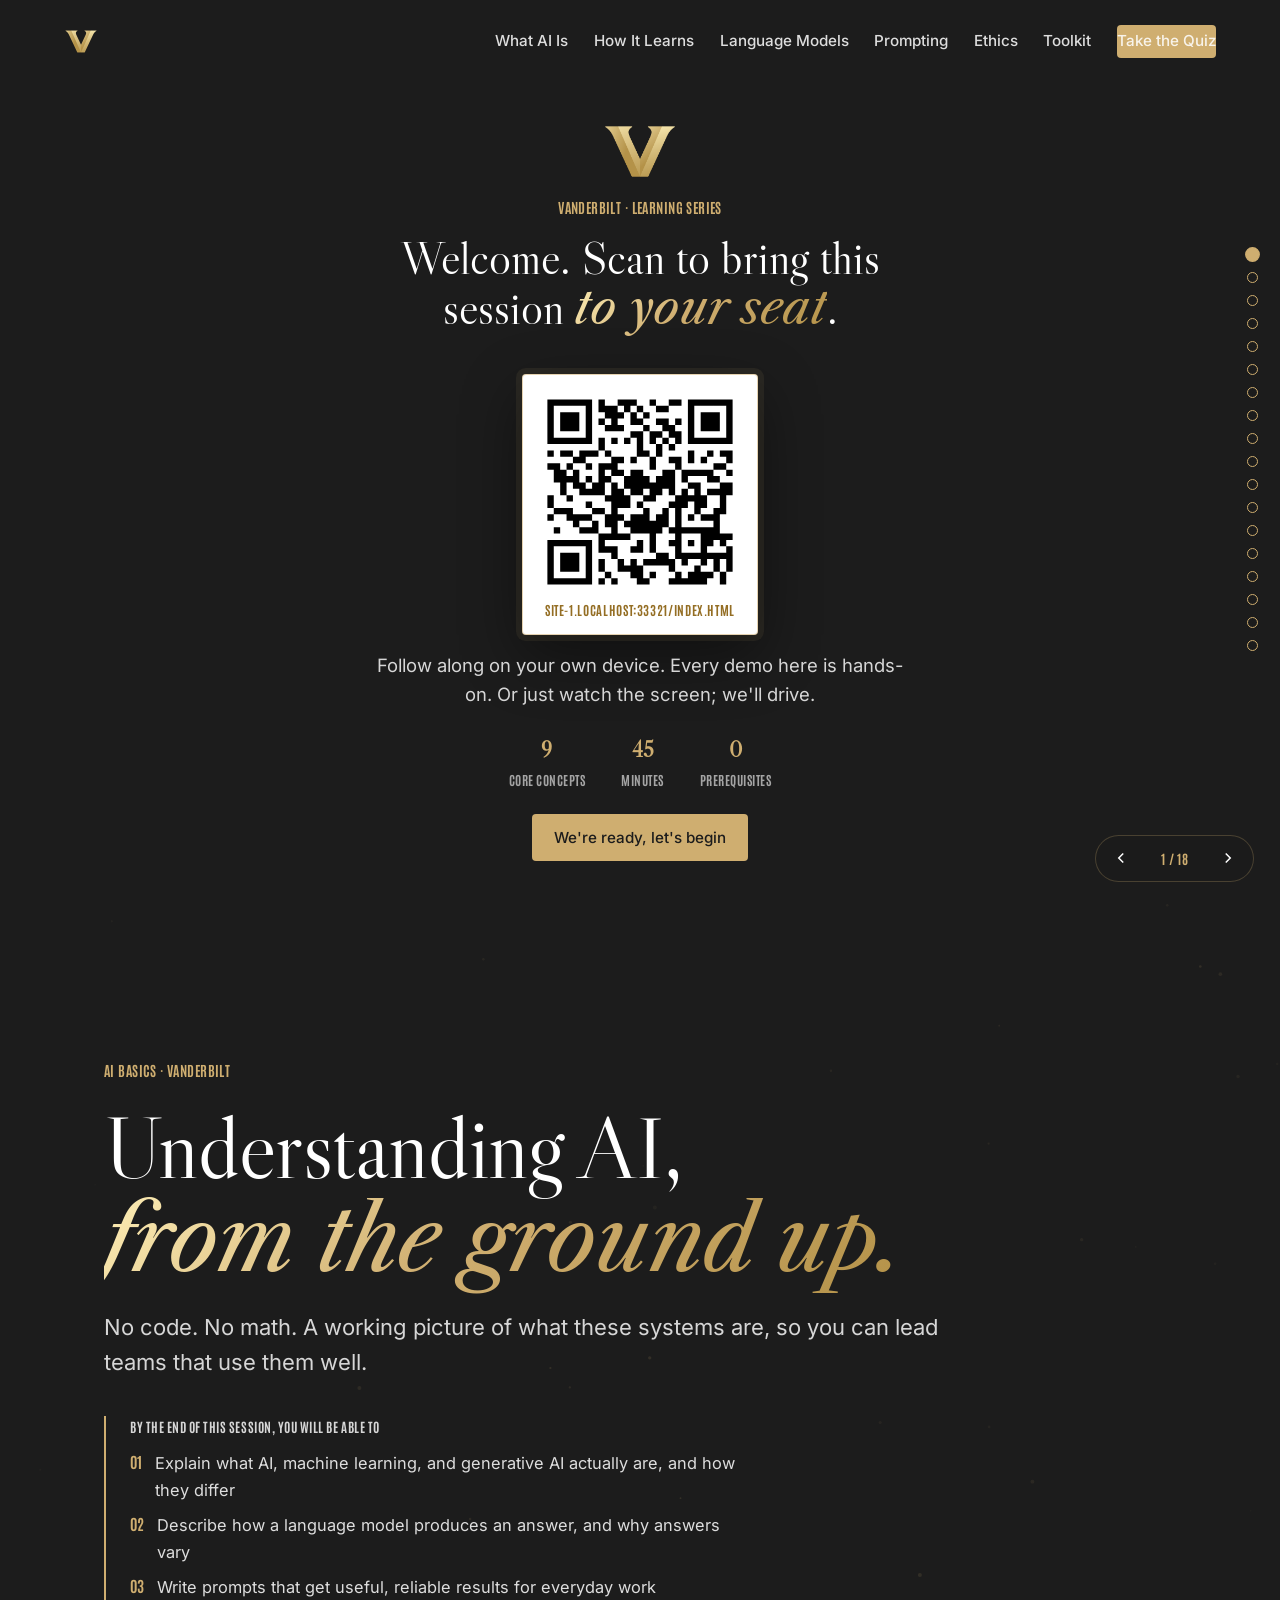
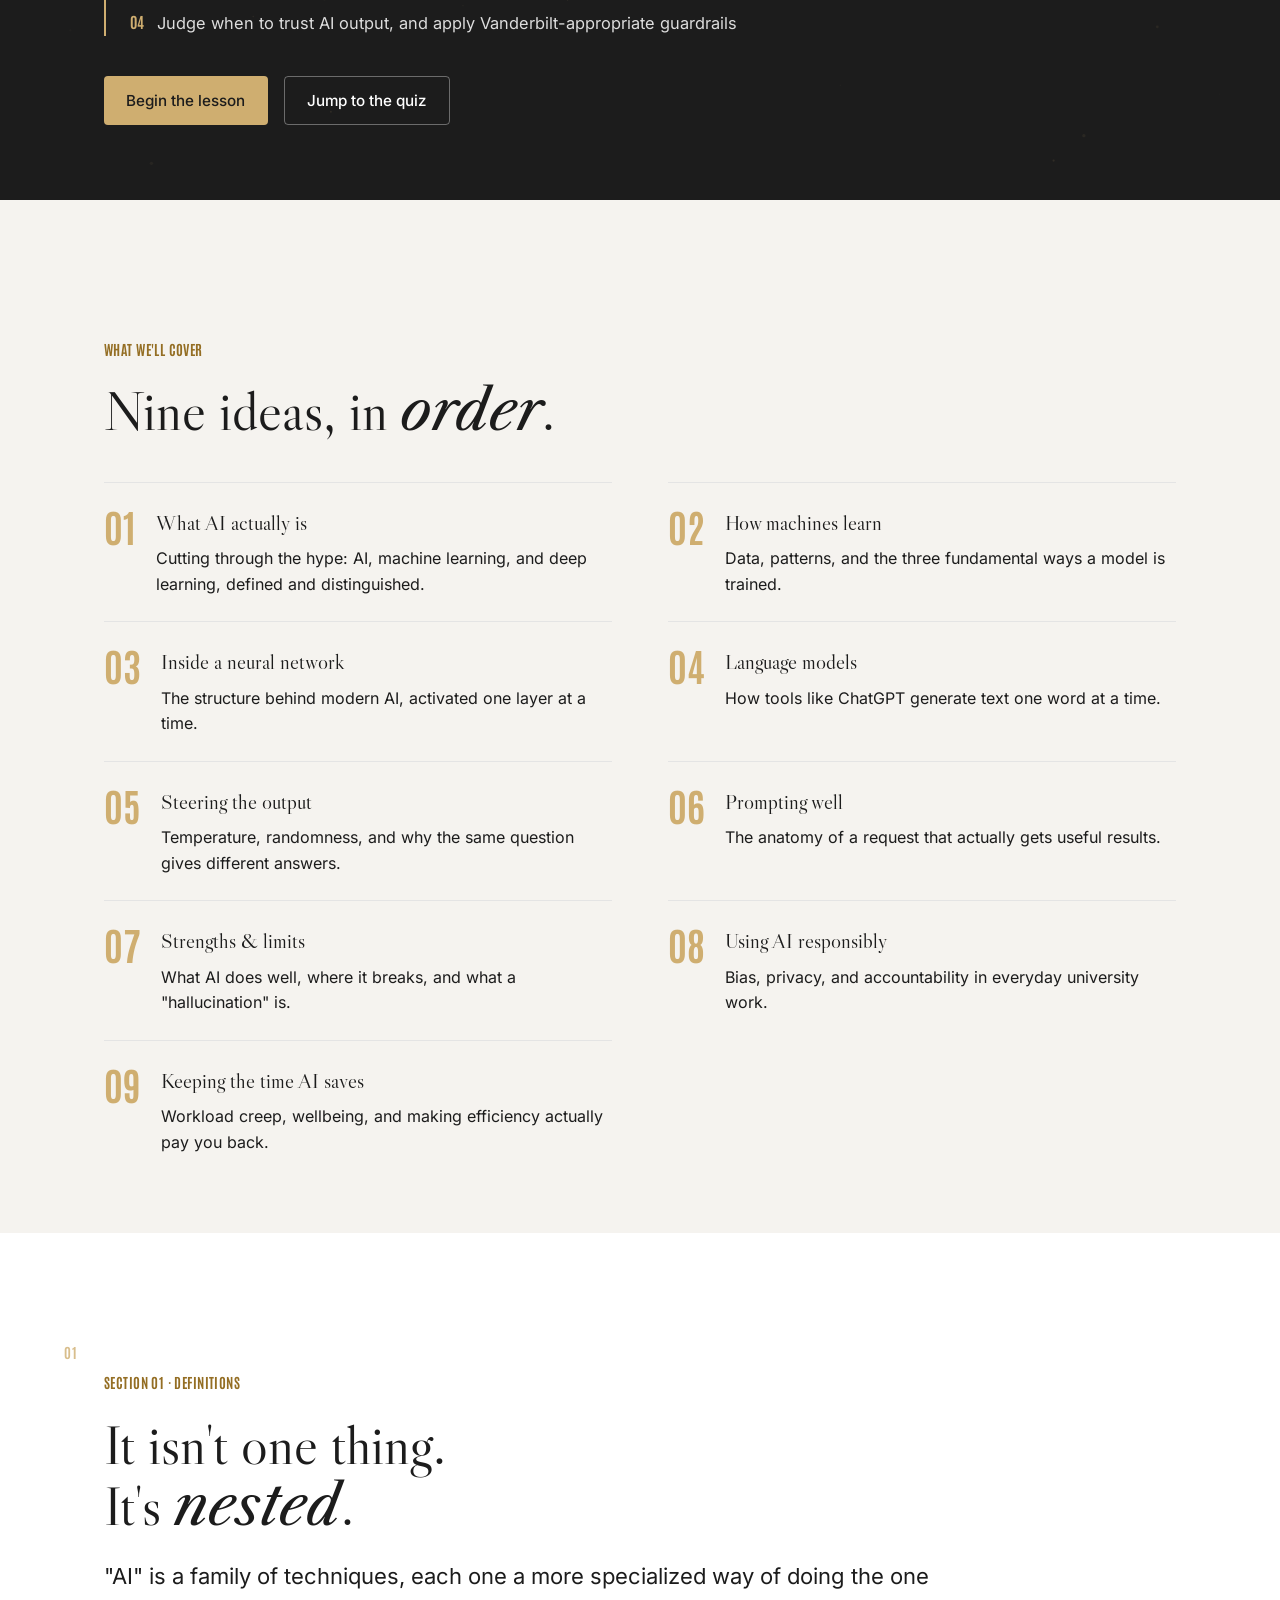
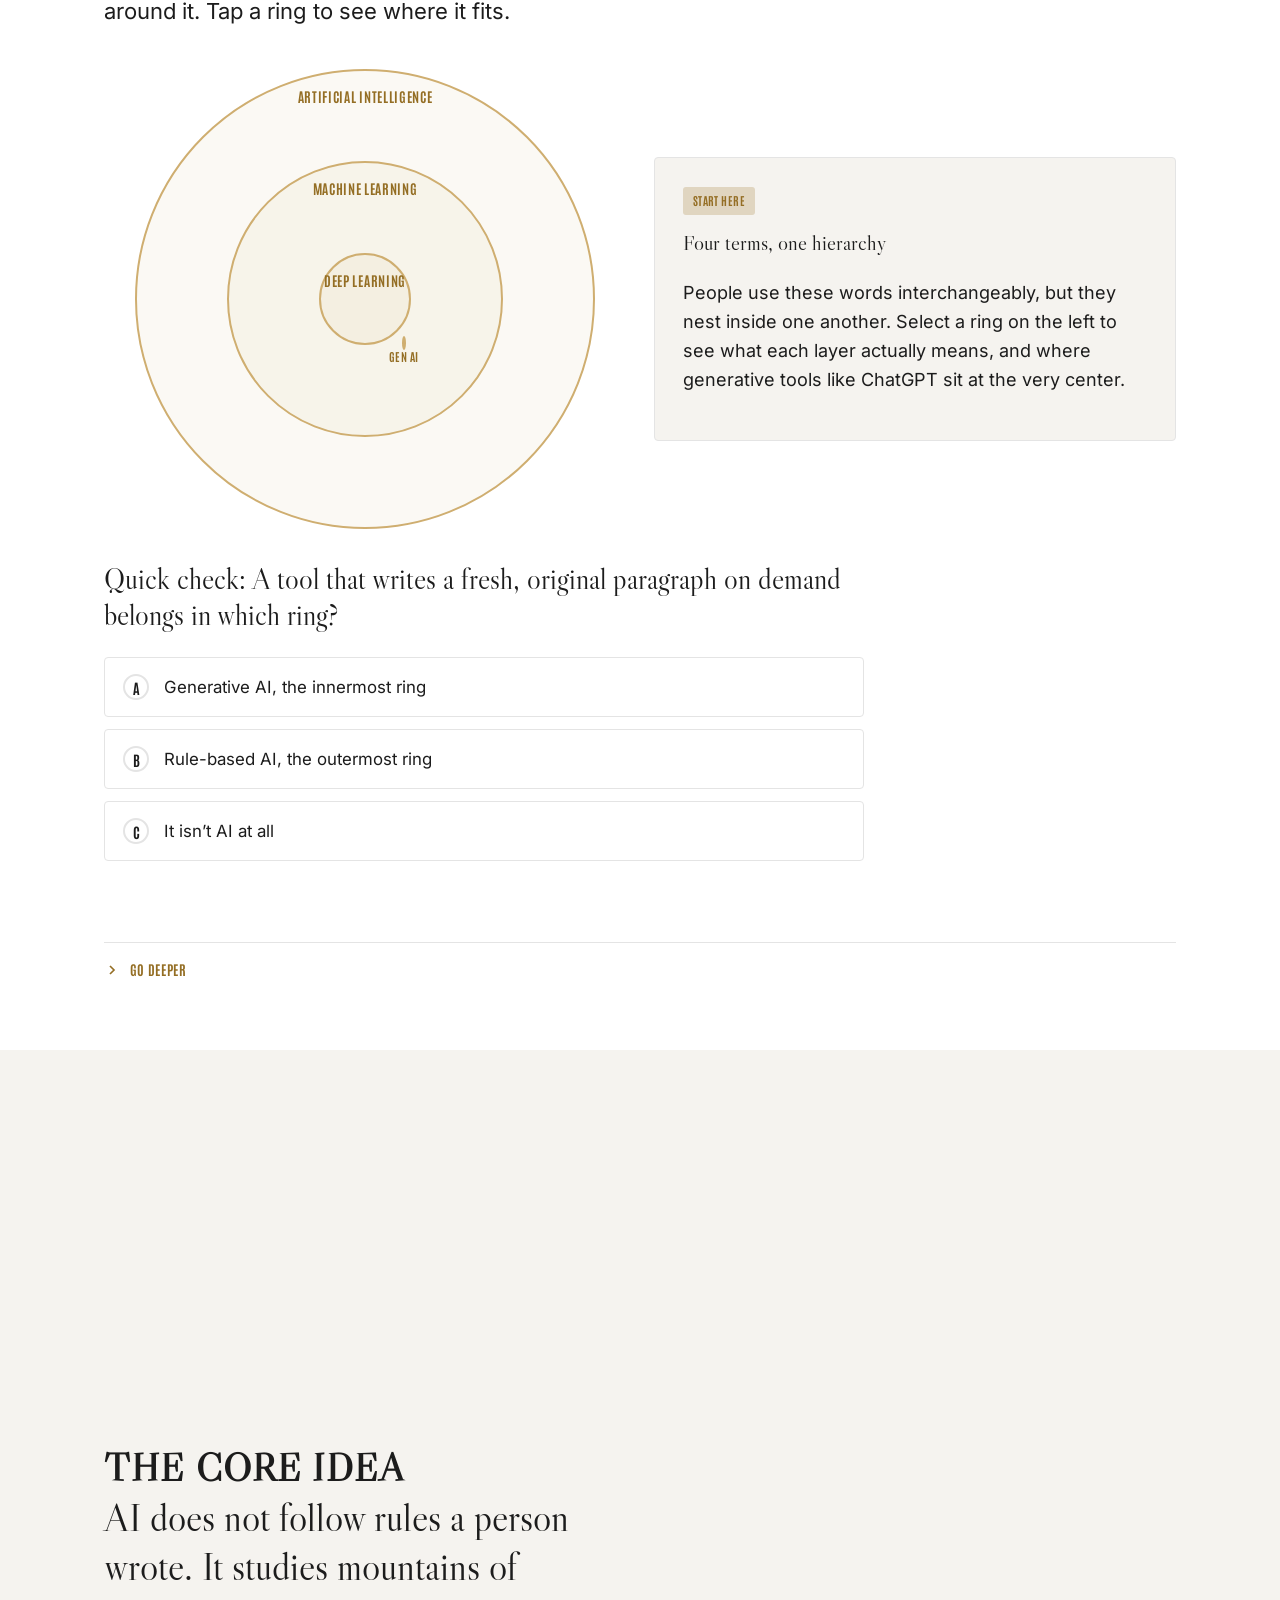
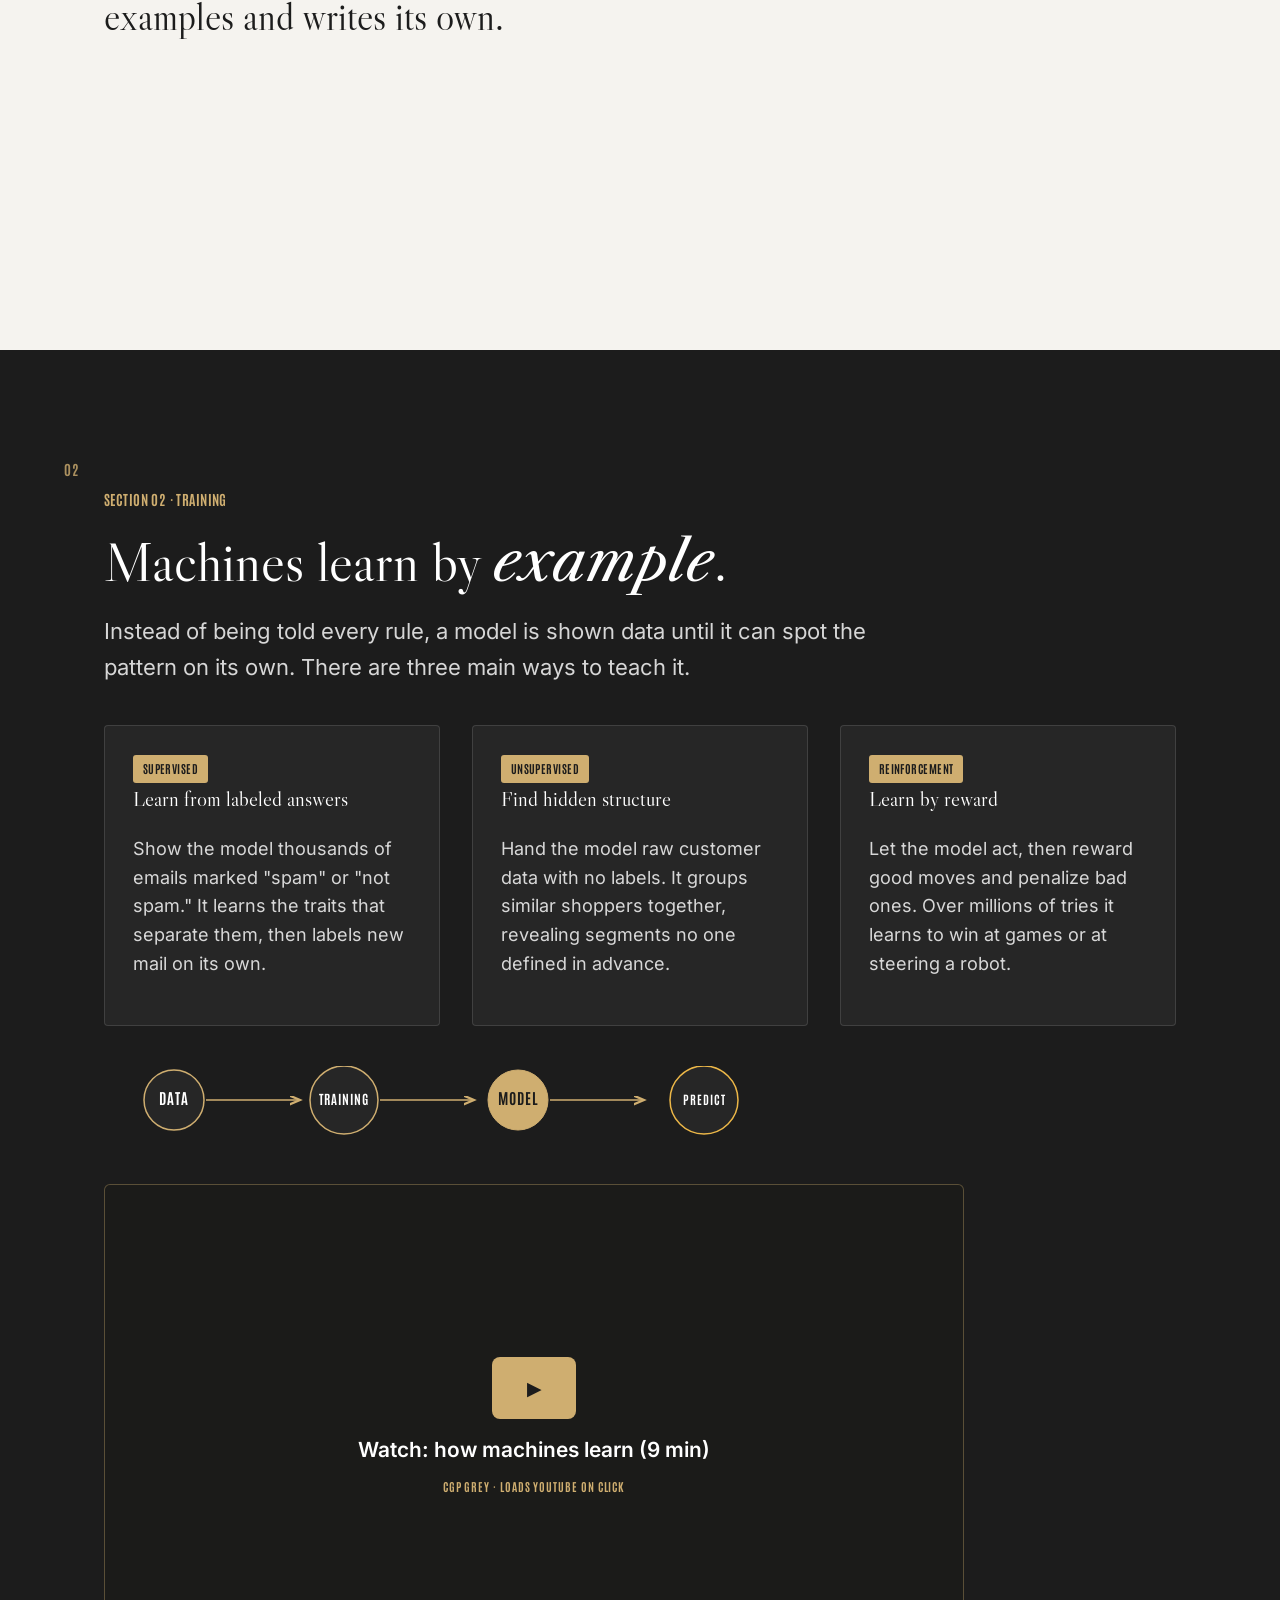
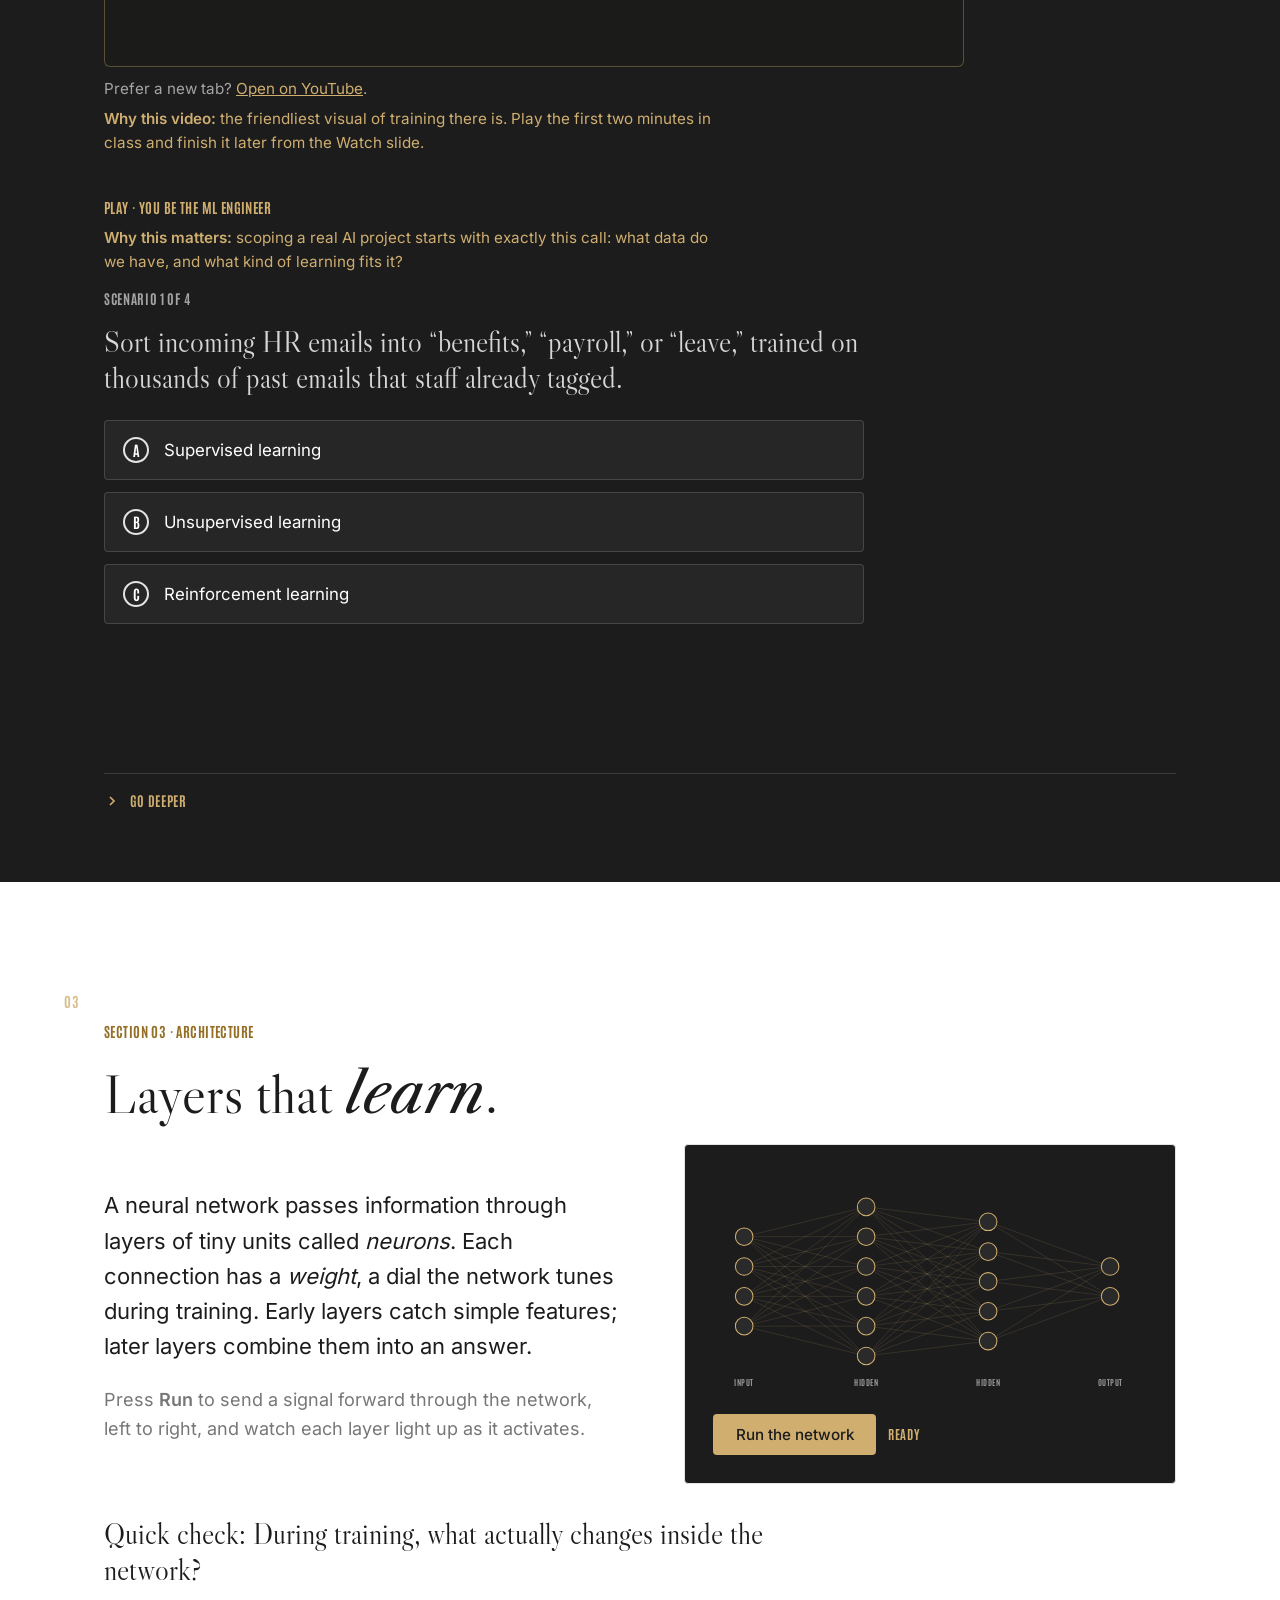
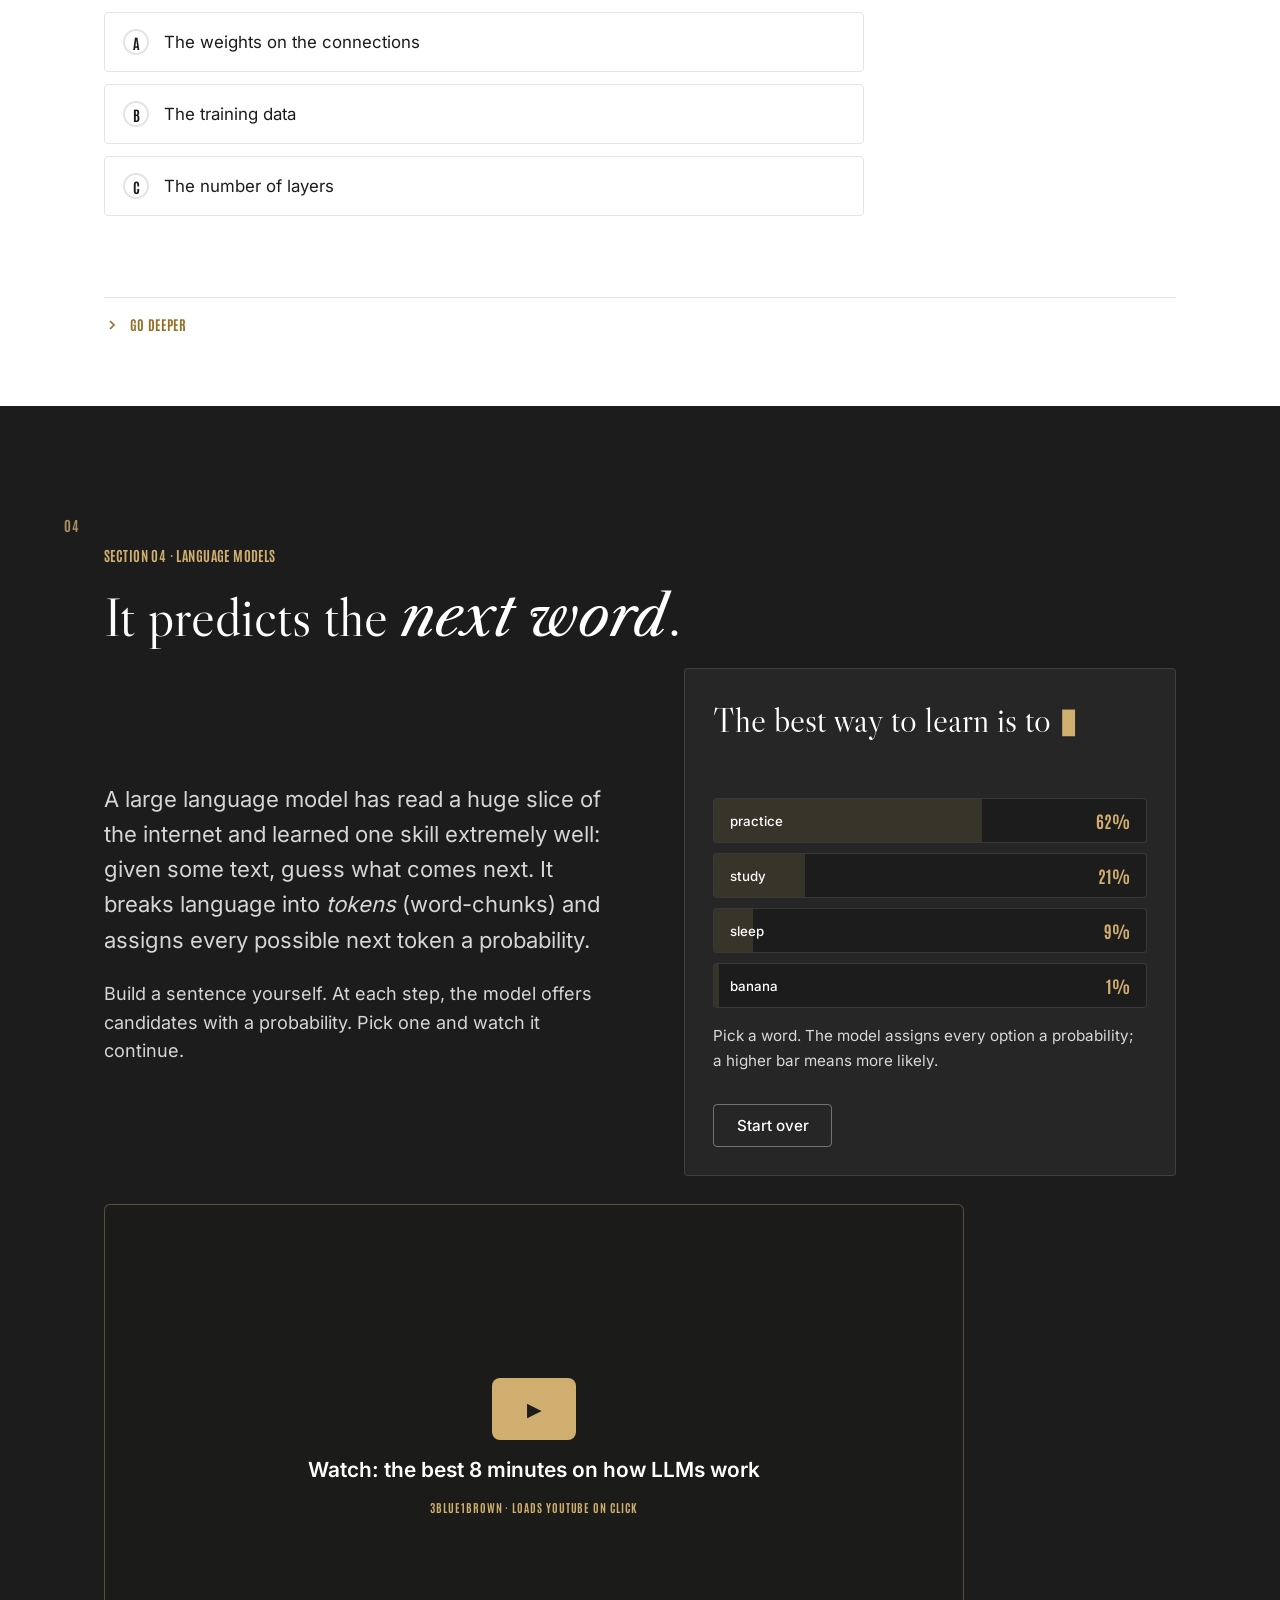
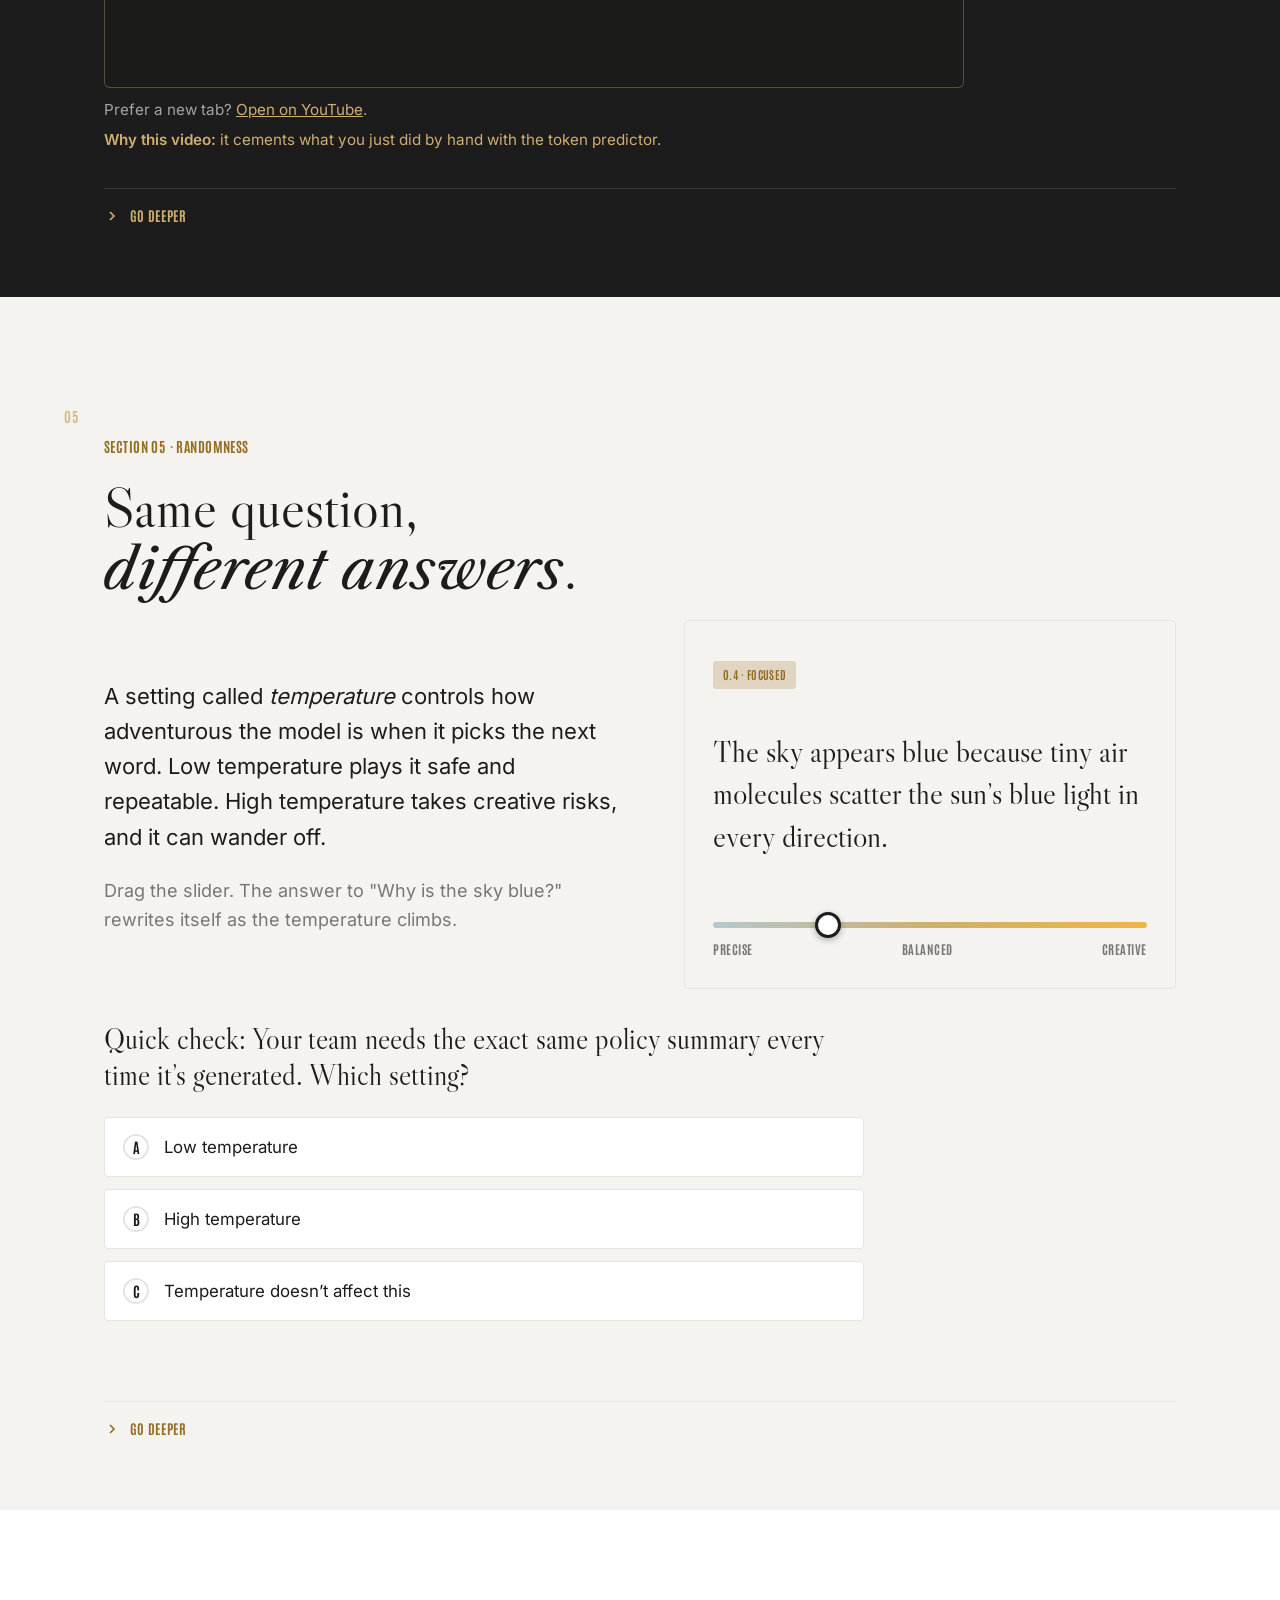
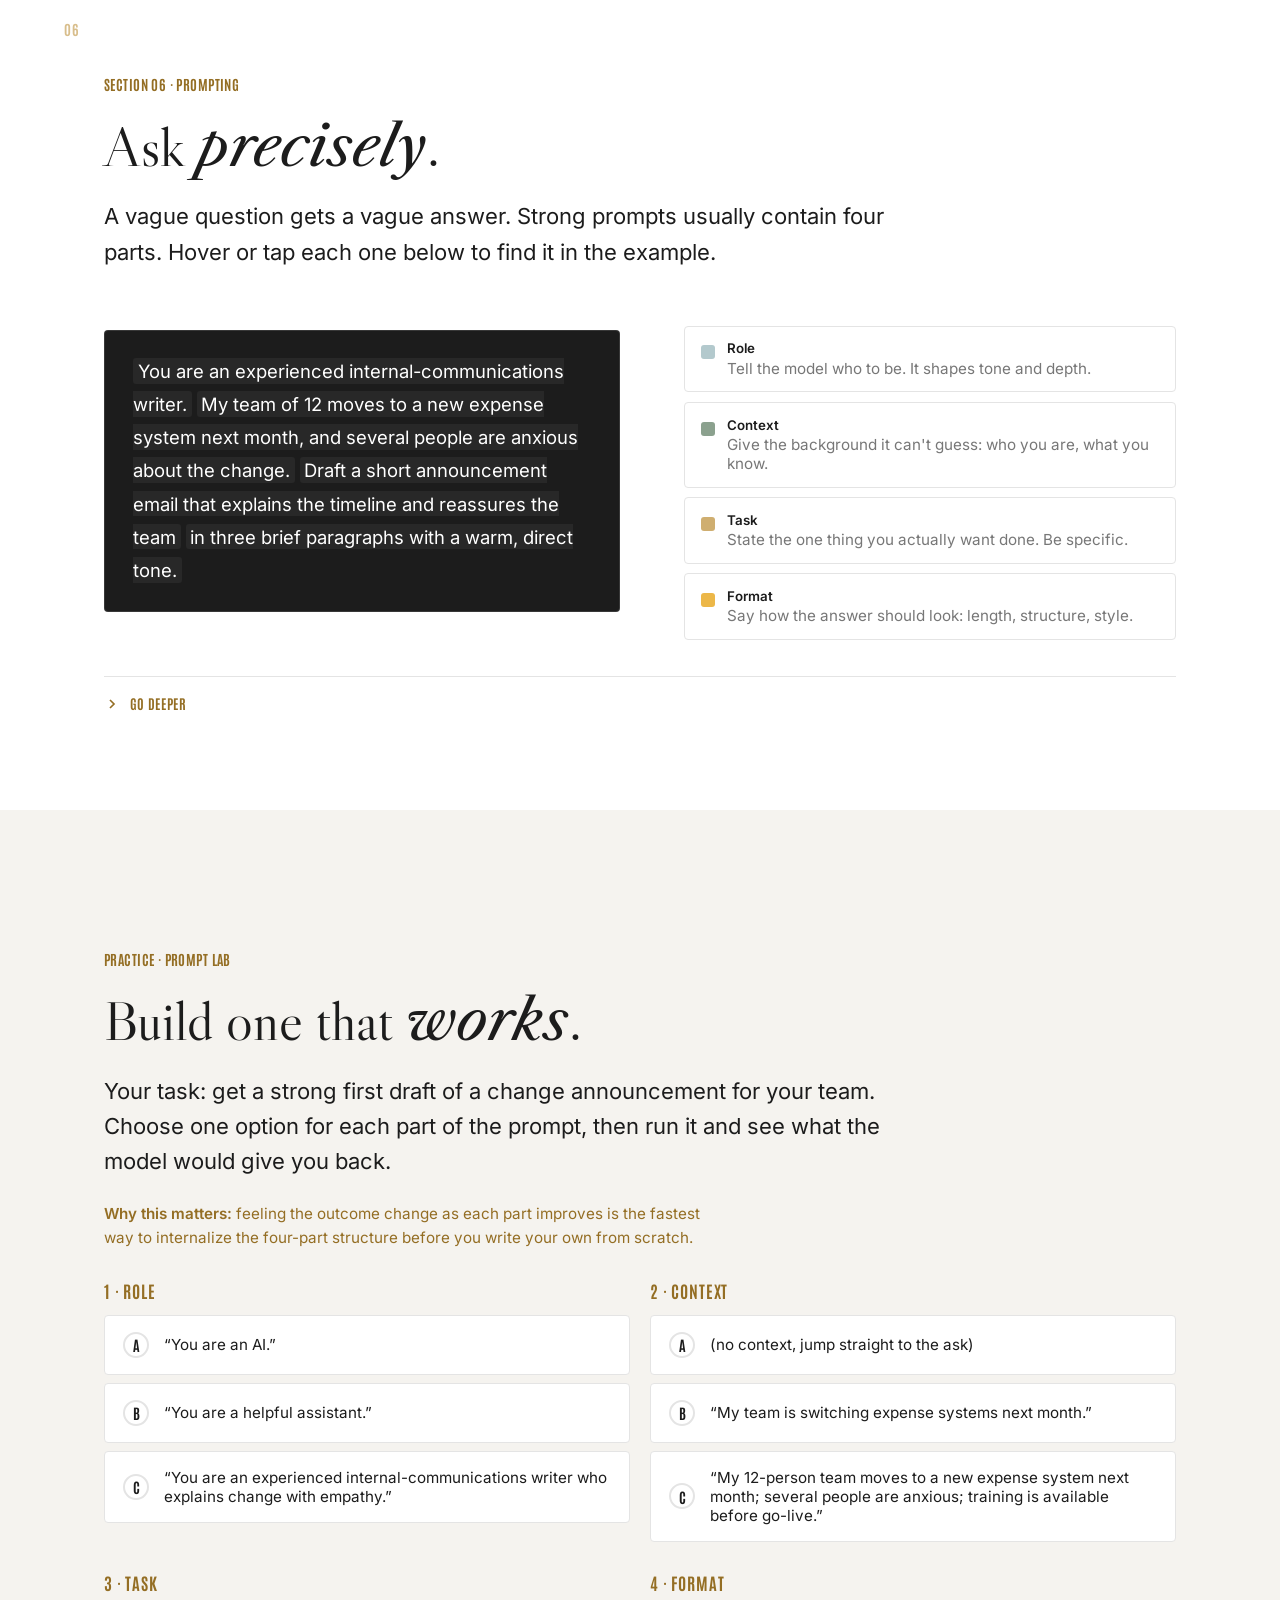
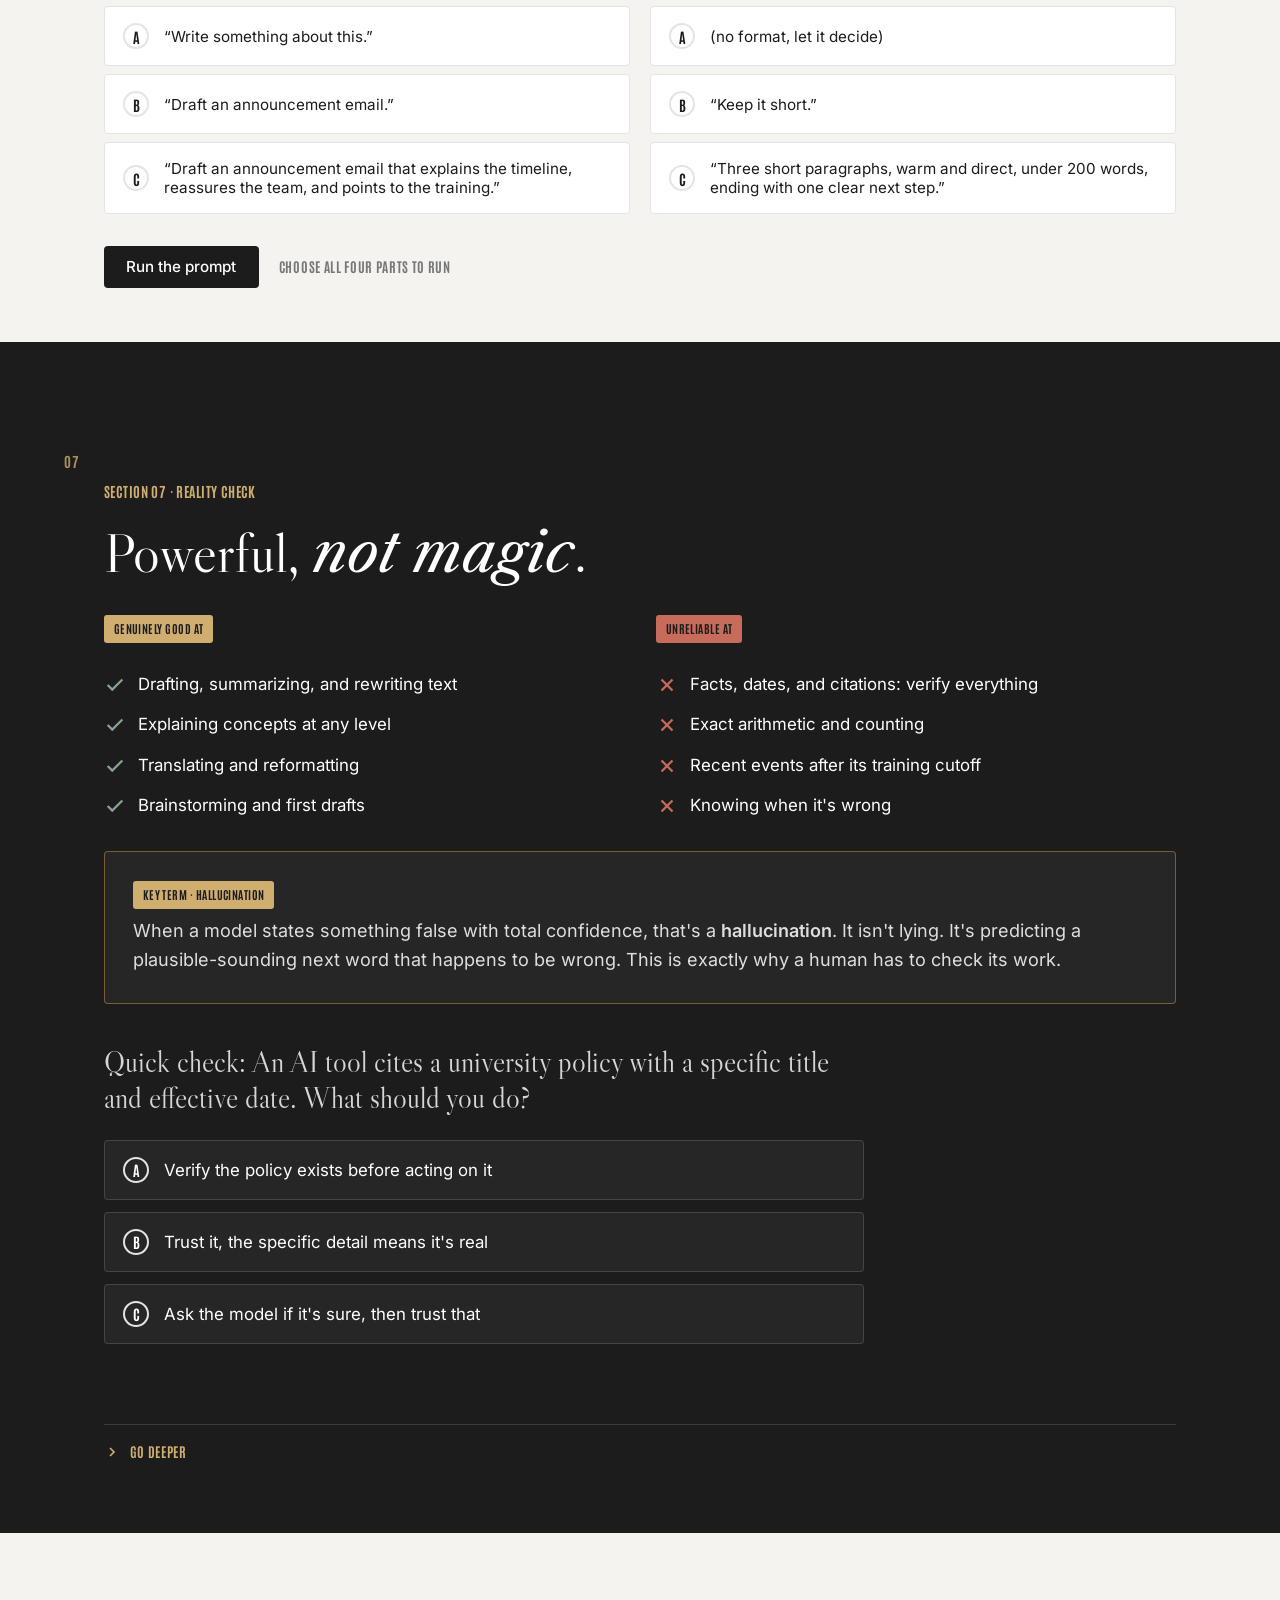
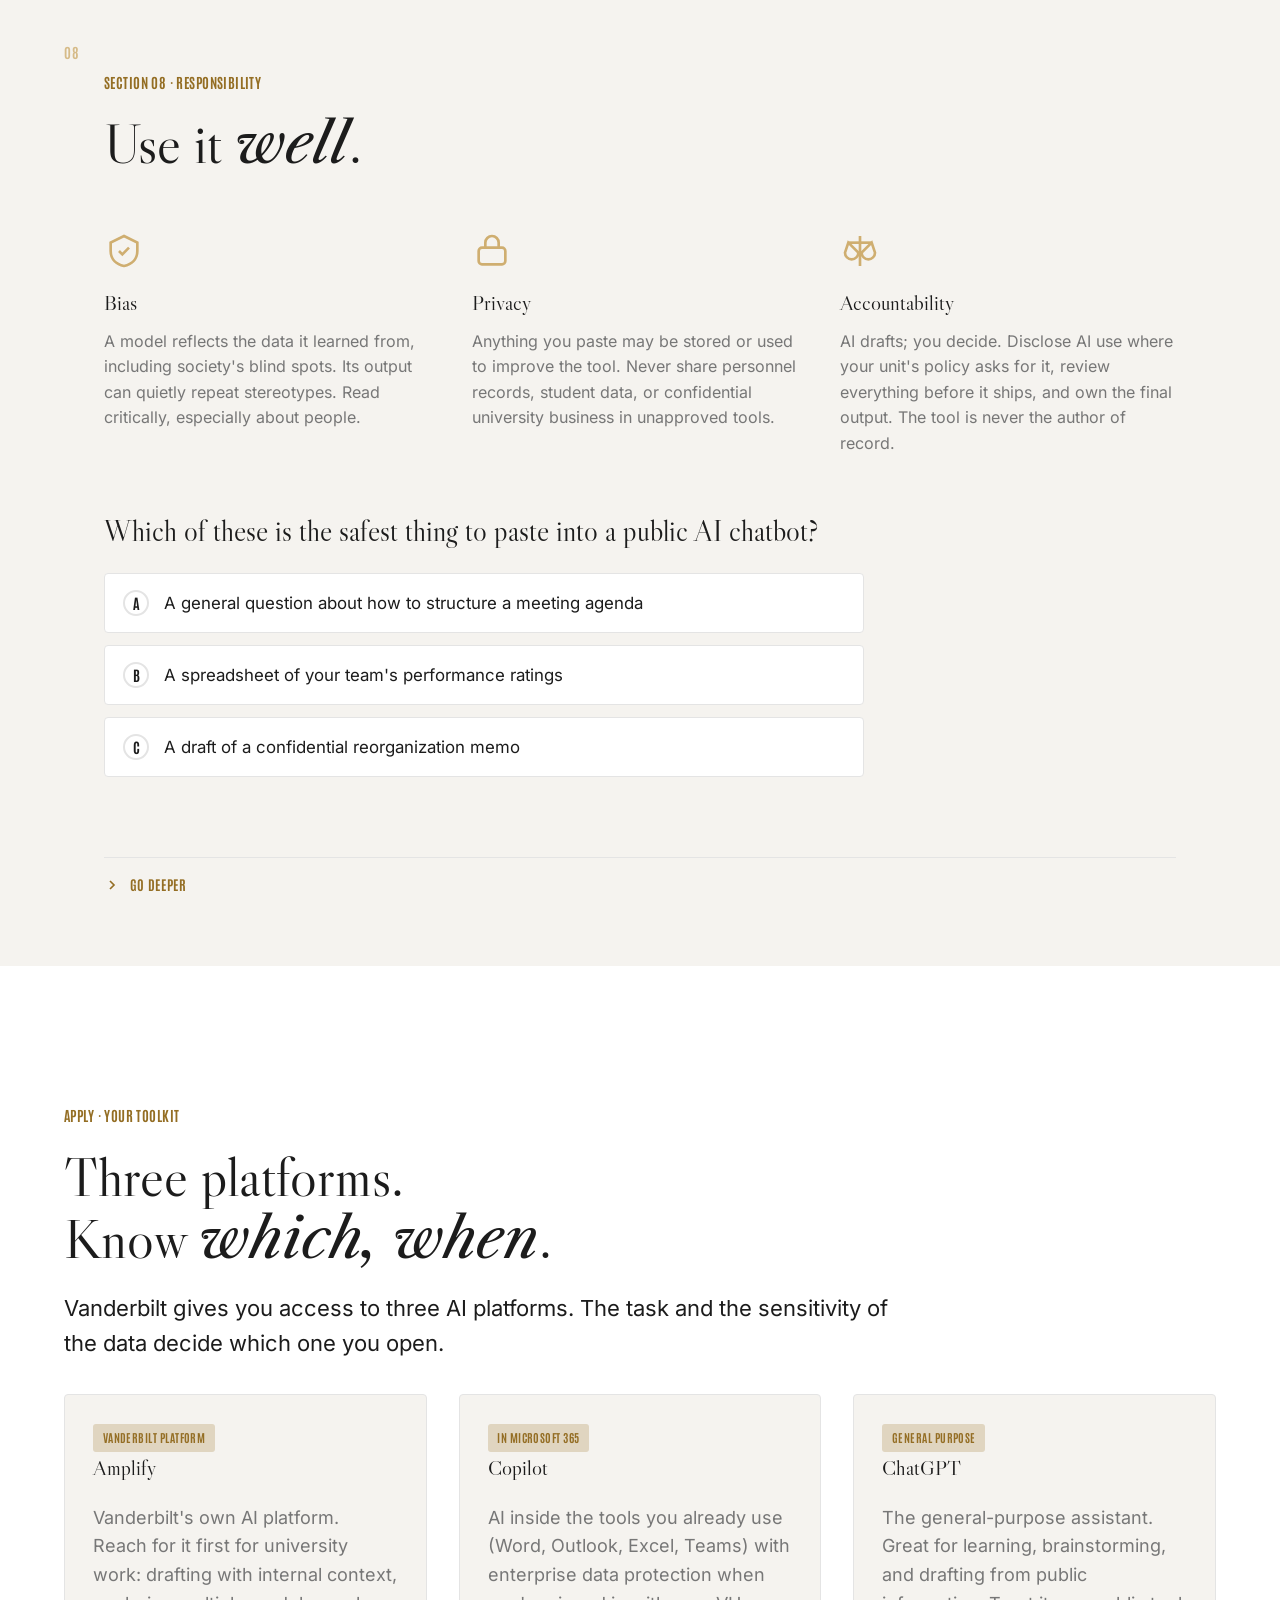
==== commit 3847f158: "Instructional design pass: cut the Watch dump, one next step, in-flow learning only - The end-of-dec" ====
--- a/index.html
+++ b/index.html
@@ -47,7 +47,6 @@
     <a href="#s-prompt">Prompting</a>
     <a href="#s-ethics">Ethics</a>
     <a href="#s-toolkit">Toolkit</a>
-    <a href="#s-watch">Watch</a>
     <a class="btn" href="#s-recap">Take the Quiz</a>
   </nav>
 </header>
@@ -56,7 +55,7 @@
 <div class="dots" id="dots" role="navigation" aria-label="Slide navigation"></div>
 <div class="deckbar" role="group" aria-label="Presentation controls">
   <button id="deckPrev" aria-label="Previous slide"><svg viewBox="0 0 24 24" fill="none" stroke="currentColor" stroke-width="2"><polyline points="15 18 9 12 15 6"/></svg></button>
-  <span class="deckbar__count" id="deckCount">1 / 19</span>
+  <span class="deckbar__count" id="deckCount">1 / 18</span>
   <button id="deckNext" aria-label="Next slide"><svg viewBox="0 0 24 24" fill="none" stroke="currentColor" stroke-width="2"><polyline points="9 18 15 12 9 6"/></svg></button>
 </div>
 
@@ -294,7 +293,7 @@
       <details class="deeper" data-reveal>
         <summary><svg class="chev" viewBox="0 0 24 24" fill="none" stroke="currentColor" stroke-width="2.5" aria-hidden="true"><polyline points="9 18 15 12 9 6"/></svg> Go deeper</summary>
         <div class="deeper__body">
-          <div><h4>In practice</h4><p>No engineer writes “pointy ears = cat.” The network invents its own features by adjusting millions of weights until its guesses stop being wrong. That’s why even its builders often can’t fully explain one specific decision. The logic lives in the weights, not in readable rules. It’s also why “audit the code” is the wrong ask; “audit the training data and the outcomes” is the right one.</p></div>
+          <div><h4>In practice</h4><p>No engineer writes “pointy ears = cat.” The network invents its own features by adjusting millions of weights until its guesses stop being wrong. That’s why even its builders often can’t fully explain one specific decision. The logic lives in the weights, not in readable rules. It’s also why “audit the code” is the wrong ask; “audit the training data and the outcomes” is the right one. Want the visual math? <a href="https://www.youtube.com/playlist?list=PLZHQObOWTQDNU6R1_67000Dx_ZCJB-3pi" target="_blank" rel="noopener" style="text-decoration:underline">3Blue1Brown's Neural Networks series</a> is the gold standard.</p></div>
           <div class="deeper__ask"><h4><span class="mode">As a group</span> · 5 min</h4>
           <p class="why"><b>Why this matters:</b> You will be the one asked “why did the system decide that?” This builds your answer.</p>
           <ol class="steps">
@@ -386,10 +385,11 @@
           <div class="deeper__ask"><h4><span class="mode">On your own</span> · 3 min</h4>
           <p class="why"><b>Why this matters:</b> Knowing this dial exists turns “the AI is inconsistent” complaints into a control you manage.</p>
           <ol class="steps">
-            <li>On your device, open your approved AI tool.</li>
-            <li>Ask the same question twice in two separate chats, using something from your real work.</li>
-            <li>Compare the two answers. The differences are the randomness you just learned to control.</li>
-          </ol></div>
+            <li>Set the slider where your most common work task belongs, then read that answer closely.</li>
+            <li>Drag to the opposite extreme and read again. Note two concrete differences.</li>
+            <li>Write the steering words you would use to ask for each: "give me the standard answer" or "give me ten wild options."</li>
+          </ol>
+          <p class="why" style="margin-top:.6rem"><b>Later today:</b> ask the same work question twice in one of the Vanderbilt tools (they're coming up in the Toolkit slide) and watch the difference for real.</p></div>
         </div>
       </details>
     </div>
@@ -642,7 +642,7 @@
       <details class="deeper" data-reveal>
         <summary><svg class="chev" viewBox="0 0 24 24" fill="none" stroke="currentColor" stroke-width="2.5" aria-hidden="true"><polyline points="9 18 15 12 9 6"/></svg> Go deeper</summary>
         <div class="deeper__body">
-          <div><h4>In practice</h4><p>The managers who keep AI's gains do three things: they decide explicitly where saved time goes (deeper work, fewer weekend emails, not just more volume); they keep verification work visible in workload conversations; and they watch their own behavior, because a manager sending AI-fast replies at 9 p.m. resets the whole team's expectations.</p></div>
+          <div><h4>In practice</h4><p>The managers who keep AI's gains do three things: they decide explicitly where saved time goes (deeper work, fewer weekend emails, not just more volume); they keep verification work visible in workload conversations; and they watch their own behavior, because a manager sending AI-fast replies at 9 p.m. resets the whole team's expectations. For the leadership side of this, watch <a href="https://www.youtube.com/watch?v=vmxHUiiHgNk" target="_blank" rel="noopener" style="color:var(--vu-gold-flat);text-decoration:underline">Amy Edmondson on psychological safety</a> (12 min).</p></div>
           <div class="deeper__ask"><h4><span class="mode">On your own</span> · 3 min</h4>
           <p class="why"><b>Why this matters:</b> The research says AI’s time savings evaporate silently; deciding where the hour goes is how you keep it.</p>
           <ol class="steps">
@@ -697,71 +697,20 @@
     </div>
   </section>
 
-  <!-- ============ 14 · WATCH ============ -->
-  <section class="slide on-light" id="s-watch" data-title="Watch">
-    <div class="wrap wrap-wide">
-      <p class="eyebrow" data-reveal>Watch · In class and after</p>
-      <h2 class="h2" data-reveal style="margin-bottom:2rem">Press <em>play</em>.</h2>
-      <div class="watch">
-        <a class="vidcard vidcard--feature" href="https://www.coursera.org/learn/prompt-engineering" target="_blank" rel="noopener" data-reveal>
-          <div class="vidcard__top"><span class="vidcard__src">Coursera · Vanderbilt · Dr. Jules White</span><span class="vidcard__dur">~18 hrs · Free to audit</span></div>
-          <h3>Prompt Engineering for ChatGPT</h3>
-          <p>Vanderbilt’s own Dr. Jules White teaches the definitive course on getting real work out of AI, including the Persona Pattern you practiced today. The natural next step after this session (pairs with Section 06).</p>
-          <span class="vidcard__link">Watch <svg viewBox="0 0 24 24" fill="none" stroke="currentColor" stroke-width="2"><line x1="5" y1="12" x2="19" y2="12"/><polyline points="12 5 19 12 12 19"/></svg></span>
-        </a>
-        <a class="vidcard" href="https://www.coursera.org/specializations/prompt-engineering" target="_blank" rel="noopener" data-reveal>
-          <div class="vidcard__top"><span class="vidcard__src">Coursera · Vanderbilt · Dr. Jules White</span><span class="vidcard__dur">3 courses</span></div>
-          <h3>Prompt Engineering Specialization</h3>
-          <p>Ready for more? The full three-course path: patterns, advanced techniques, and problem solving with AI.</p>
-          <span class="vidcard__link">Watch <svg viewBox="0 0 24 24" fill="none" stroke="currentColor" stroke-width="2"><line x1="5" y1="12" x2="19" y2="12"/><polyline points="12 5 19 12 12 19"/></svg></span>
-        </a>
-        <a class="vidcard" href="https://www.youtube.com/watch?v=R9OHn5ZF4Uo" target="_blank" rel="noopener" data-reveal>
-          <div class="vidcard__top"><span class="vidcard__src">CGP Grey · YouTube</span><span class="vidcard__dur">9 min</span></div>
-          <h3>How Machines Learn</h3>
-          <p>The friendliest possible explanation of training. Pairs with Section 02.</p>
-          <span class="vidcard__link">Watch <svg viewBox="0 0 24 24" fill="none" stroke="currentColor" stroke-width="2"><line x1="5" y1="12" x2="19" y2="12"/><polyline points="12 5 19 12 12 19"/></svg></span>
-        </a>
-        <a class="vidcard" href="https://www.youtube.com/watch?v=LPZh9BOjkQs" target="_blank" rel="noopener" data-reveal>
-          <div class="vidcard__top"><span class="vidcard__src">3Blue1Brown · YouTube</span><span class="vidcard__dur">8 min</span></div>
-          <h3>How LLMs work: the best 8 minutes</h3>
-          <p>Next-word prediction, visualized beautifully. Pairs with Section 04.</p>
-          <span class="vidcard__link">Watch <svg viewBox="0 0 24 24" fill="none" stroke="currentColor" stroke-width="2"><line x1="5" y1="12" x2="19" y2="12"/><polyline points="12 5 19 12 12 19"/></svg></span>
-        </a>
-        <a class="vidcard" href="https://www.youtube.com/playlist?list=PLZHQObOWTQDNU6R1_67000Dx_ZCJB-3pi" target="_blank" rel="noopener" data-reveal>
-          <div class="vidcard__top"><span class="vidcard__src">3Blue1Brown · YouTube</span><span class="vidcard__dur">Series</span></div>
-          <h3>Neural Networks, the series</h3>
-          <p>The classic visual walk through layers, weights, and learning. Pairs with Section 03.</p>
-          <span class="vidcard__link">Watch <svg viewBox="0 0 24 24" fill="none" stroke="currentColor" stroke-width="2"><line x1="5" y1="12" x2="19" y2="12"/><polyline points="12 5 19 12 12 19"/></svg></span>
-        </a>
-        <a class="vidcard" href="https://www.youtube.com/watch?v=vmxHUiiHgNk" target="_blank" rel="noopener" data-reveal>
-          <div class="vidcard__top"><span class="vidcard__src">Amy Edmondson · YouTube</span><span class="vidcard__dur">12 min</span></div>
-          <h3>Psychological safety, explained</h3>
-          <p>Why teams that can say “I don’t know” learn faster. Essential for leading AI adoption. Pairs with Section 09.</p>
-          <span class="vidcard__link">Watch <svg viewBox="0 0 24 24" fill="none" stroke="currentColor" stroke-width="2"><line x1="5" y1="12" x2="19" y2="12"/><polyline points="12 5 19 12 12 19"/></svg></span>
-        </a>
-        <a class="vidcard" href="https://www.youtube.com/watch?v=zjkBMFhNj_g" target="_blank" rel="noopener" data-reveal>
-          <div class="vidcard__top"><span class="vidcard__src">Andrej Karpathy · YouTube</span><span class="vidcard__dur">1 hr</span></div>
-          <h3>Intro to Large Language Models</h3>
-          <p>The celebrated deep-dive lecture for the whole picture. Best after class.</p>
-          <span class="vidcard__link">Watch <svg viewBox="0 0 24 24" fill="none" stroke="currentColor" stroke-width="2"><line x1="5" y1="12" x2="19" y2="12"/><polyline points="12 5 19 12 12 19"/></svg></span>
-        </a>
-        <a class="vidcard" href="https://www.youtube.com/watch?v=7xTGNNLPyMI" target="_blank" rel="noopener" data-reveal>
-          <div class="vidcard__top"><span class="vidcard__src">Andrej Karpathy · YouTube</span><span class="vidcard__dur">3.5 hrs</span></div>
-          <h3>Deep Dive into LLMs like ChatGPT</h3>
-          <p>For the truly curious: training, fine-tuning, and why models behave the way they do.</p>
-          <span class="vidcard__link">Watch <svg viewBox="0 0 24 24" fill="none" stroke="currentColor" stroke-width="2"><line x1="5" y1="12" x2="19" y2="12"/><polyline points="12 5 19 12 12 19"/></svg></span>
-        </a>
-      </div>
-    </div>
-  </section>
-
   <!-- ============ 15 · CLOSING ============ -->
   <section class="slide on-dark" id="s-close" data-title="Wrap-up">
     <div class="wrap" style="text-align:center">
       <img src="assets/img/vu-centered-white.png" alt="Vanderbilt University" width="120" height="125" style="margin:0 auto 2rem;width:clamp(96px,10vw,130px);height:auto" data-reveal>
       <h2 class="h2 gold-text" data-reveal style="max-width:18ch;margin-inline:auto">Now you know how it <em>works</em>.</h2>
       <p class="lead" data-reveal style="margin:1.25rem auto 0;color:rgba(255,255,255,.82)">The hype fades once you see the machinery. Keep experimenting, and keep a human in the loop.</p>
-      <div class="hero__cta" data-reveal style="justify-content:center;margin-top:2rem">
+      <a class="vidcard vidcard--feature" href="https://www.coursera.org/learn/prompt-engineering" target="_blank" rel="noopener" data-reveal style="text-align:left;max-width:680px;margin:2.25rem auto 0">
+        <div class="vidcard__top"><span class="vidcard__src">Your one next step · Coursera · Vanderbilt</span><span class="vidcard__dur">Free to audit</span></div>
+        <h3>Prompt Engineering for ChatGPT, taught by Dr. Jules White</h3>
+        <p>Vanderbilt's own course goes ten times deeper on what you practiced today, including the Persona Pattern. Enroll before you leave this page; commitments made now actually happen.</p>
+        <span class="vidcard__link">Enroll <svg viewBox="0 0 24 24" fill="none" stroke="currentColor" stroke-width="2"><line x1="5" y1="12" x2="19" y2="12"/><polyline points="12 5 19 12 12 19"/></svg></span>
+      </a>
+      <p class="why" data-reveal style="margin:1.5rem auto 0;max-width:52ch;text-align:center"><b>Before you go:</b> say out loud one thing you'll do differently this week. Spoken commitments stick.</p>
+      <div class="hero__cta" data-reveal style="justify-content:center;margin-top:1.75rem">
         <a class="btn" href="#s-recap">Retake the quiz</a>
         <a class="btn btn--ghost" href="#top">Back to start</a>
       </div>
@@ -794,7 +743,7 @@
           <li><a href="#s-glossary">Glossary</a></li>
           <li><a href="#s-recap">Knowledge Check</a></li>
           <li><a href="#s-prompt">Prompting Guide</a></li>
-          <li><a href="#s-watch">Videos to Watch</a></li>
+          <li><a href="#s-close">Your Next Step</a></li>
           <li><a href="#top">Start Over</a></li>
         </ul>
       </div>
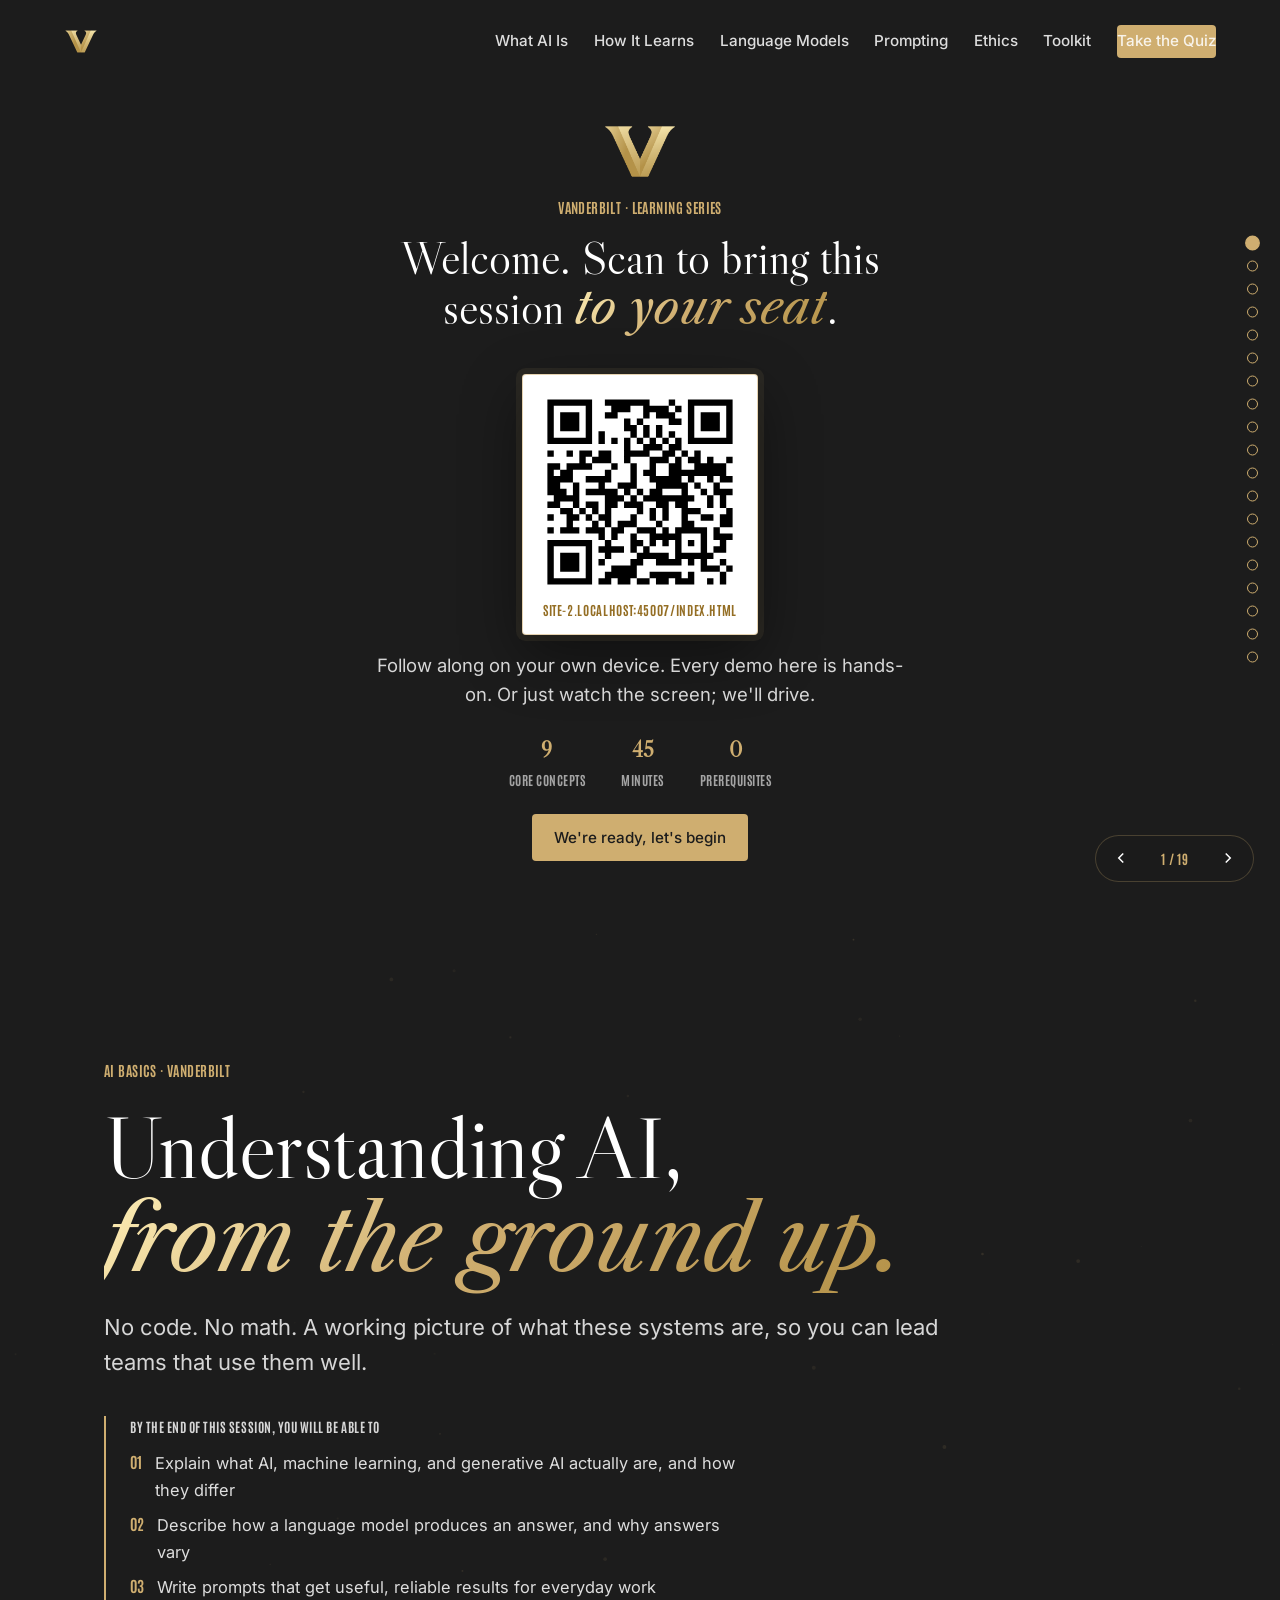
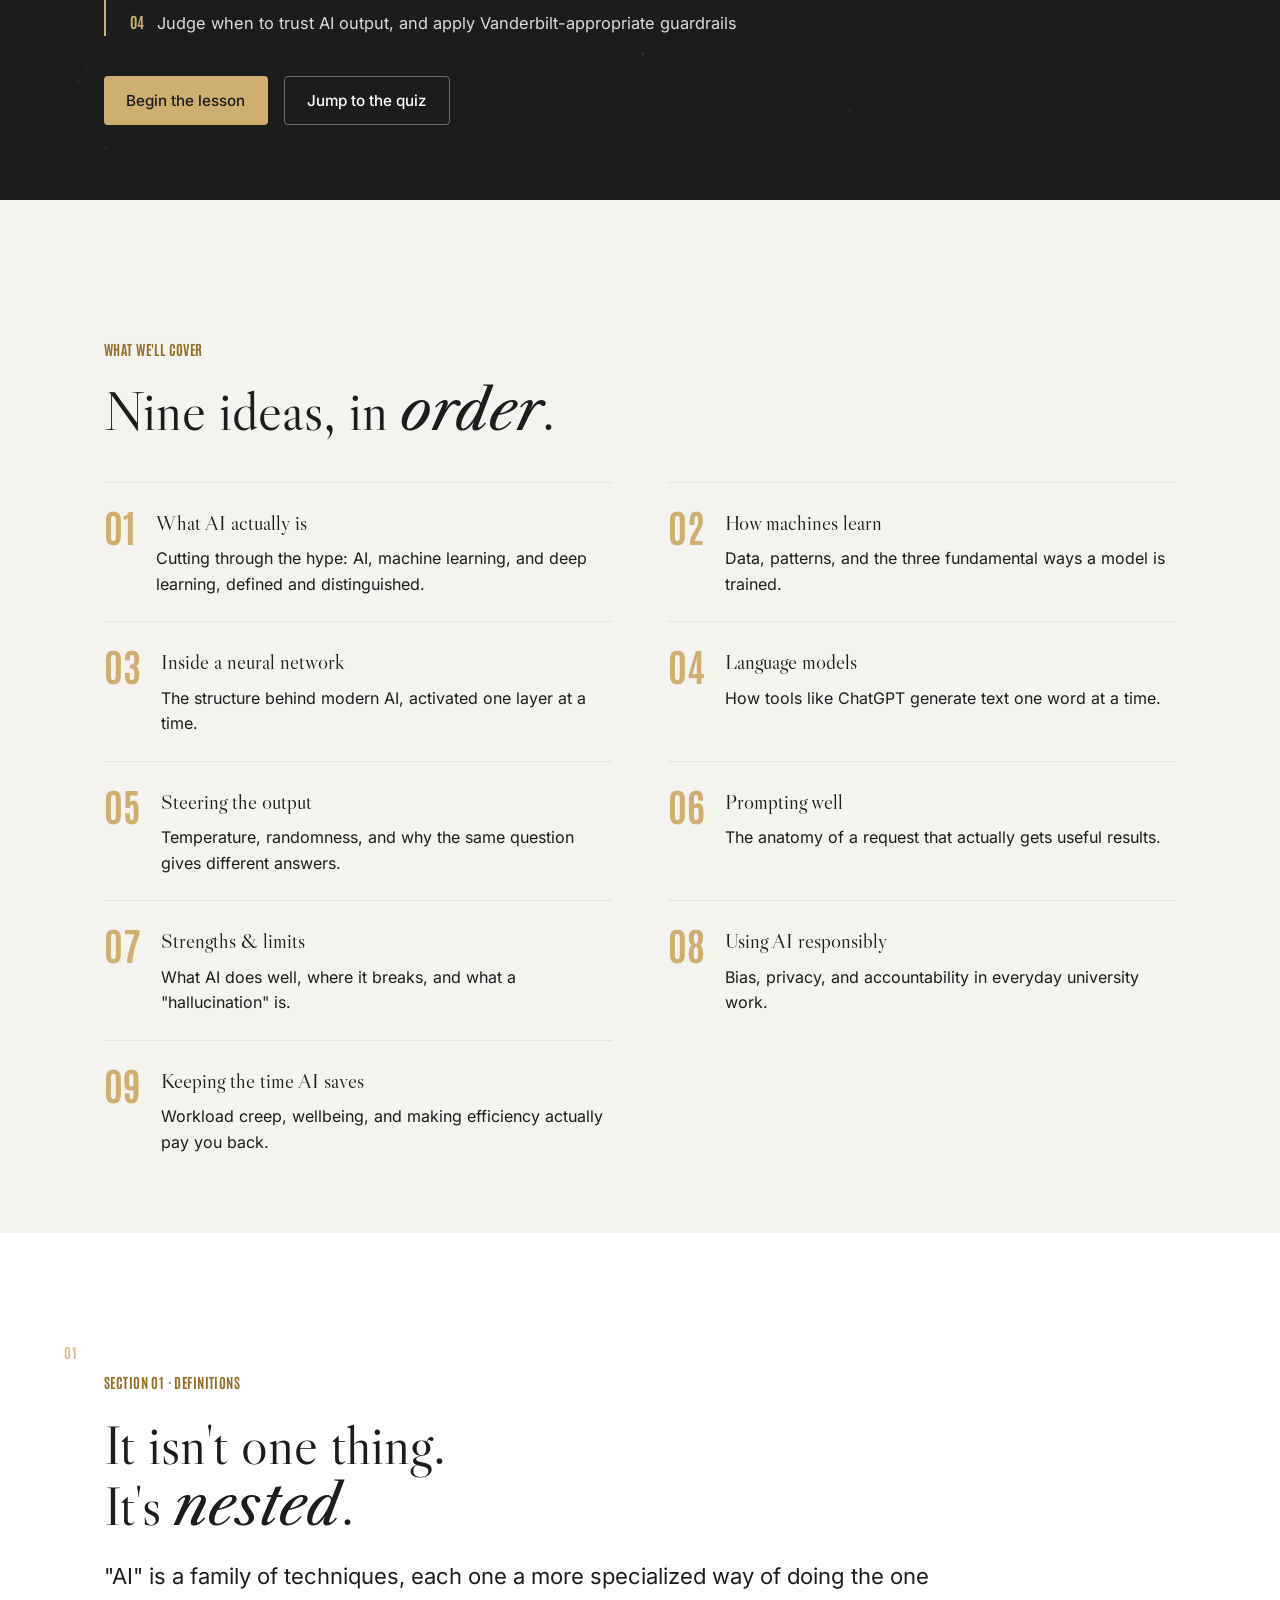
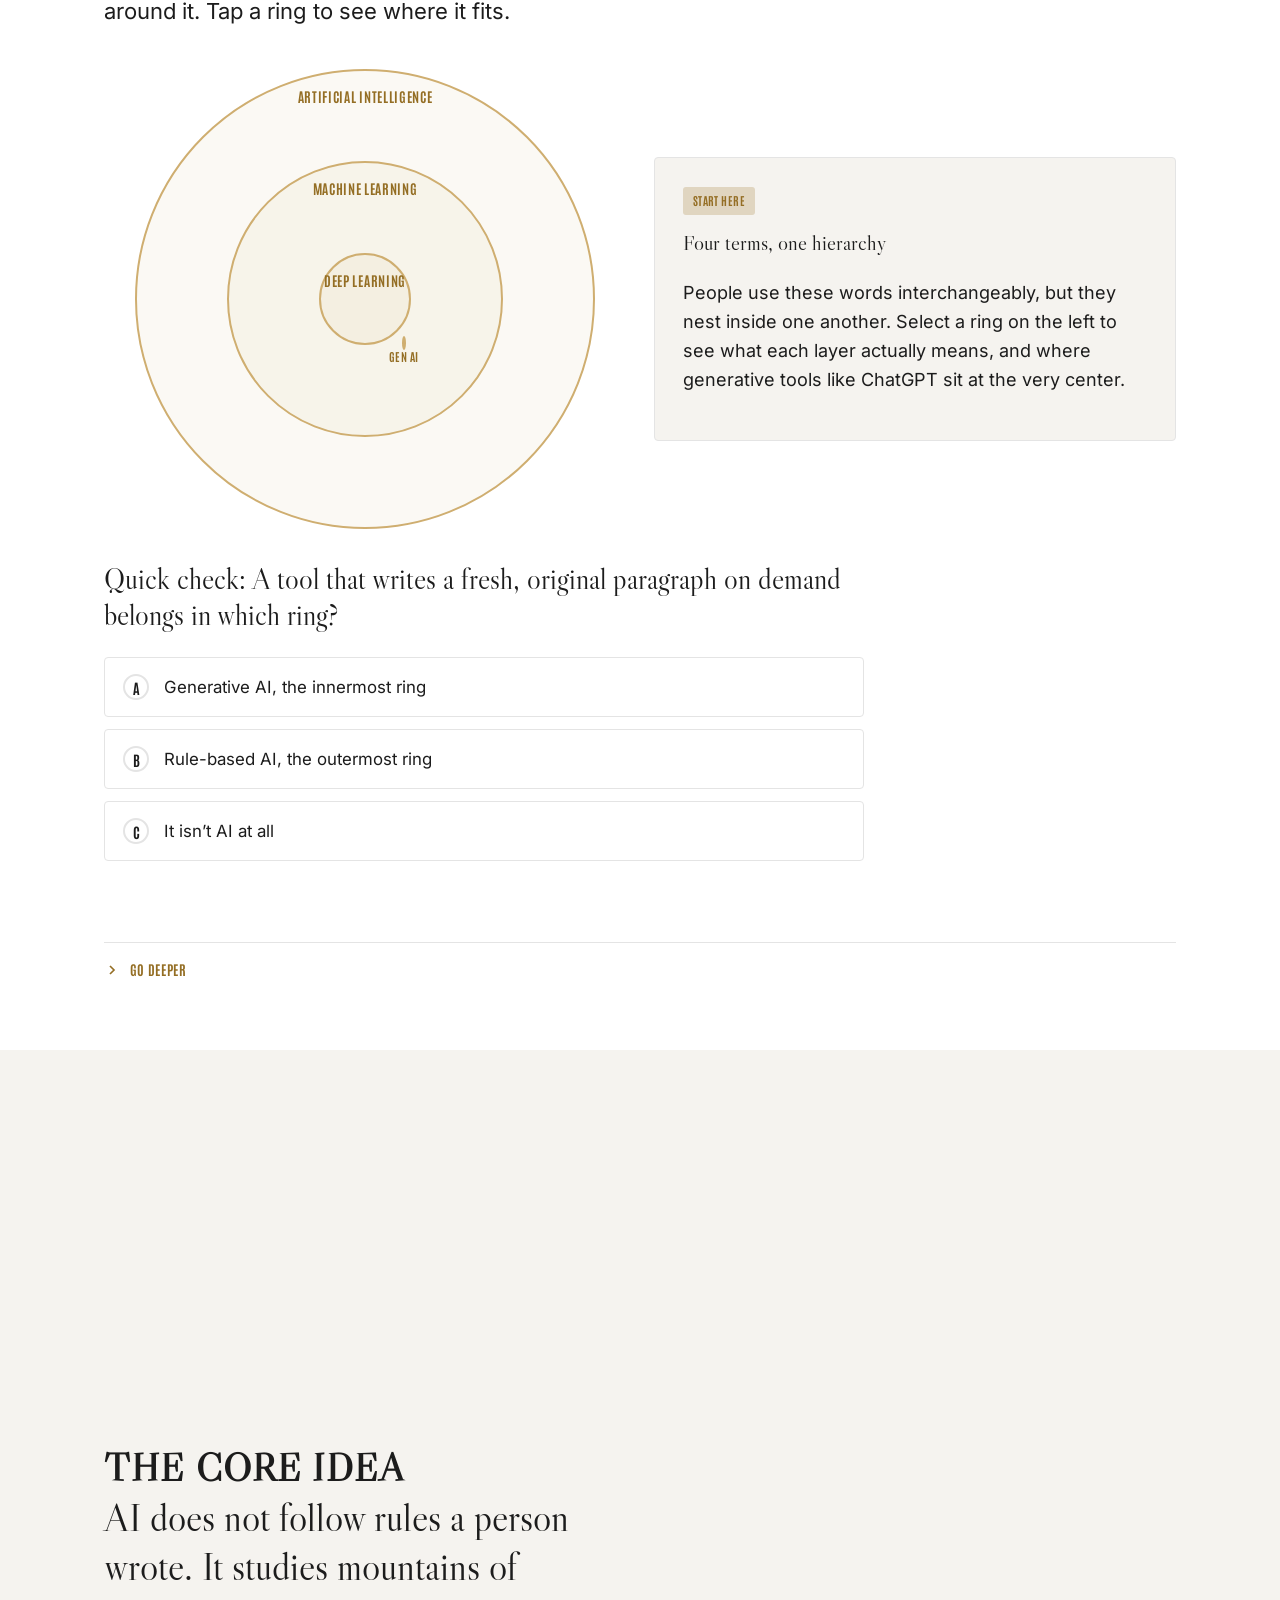
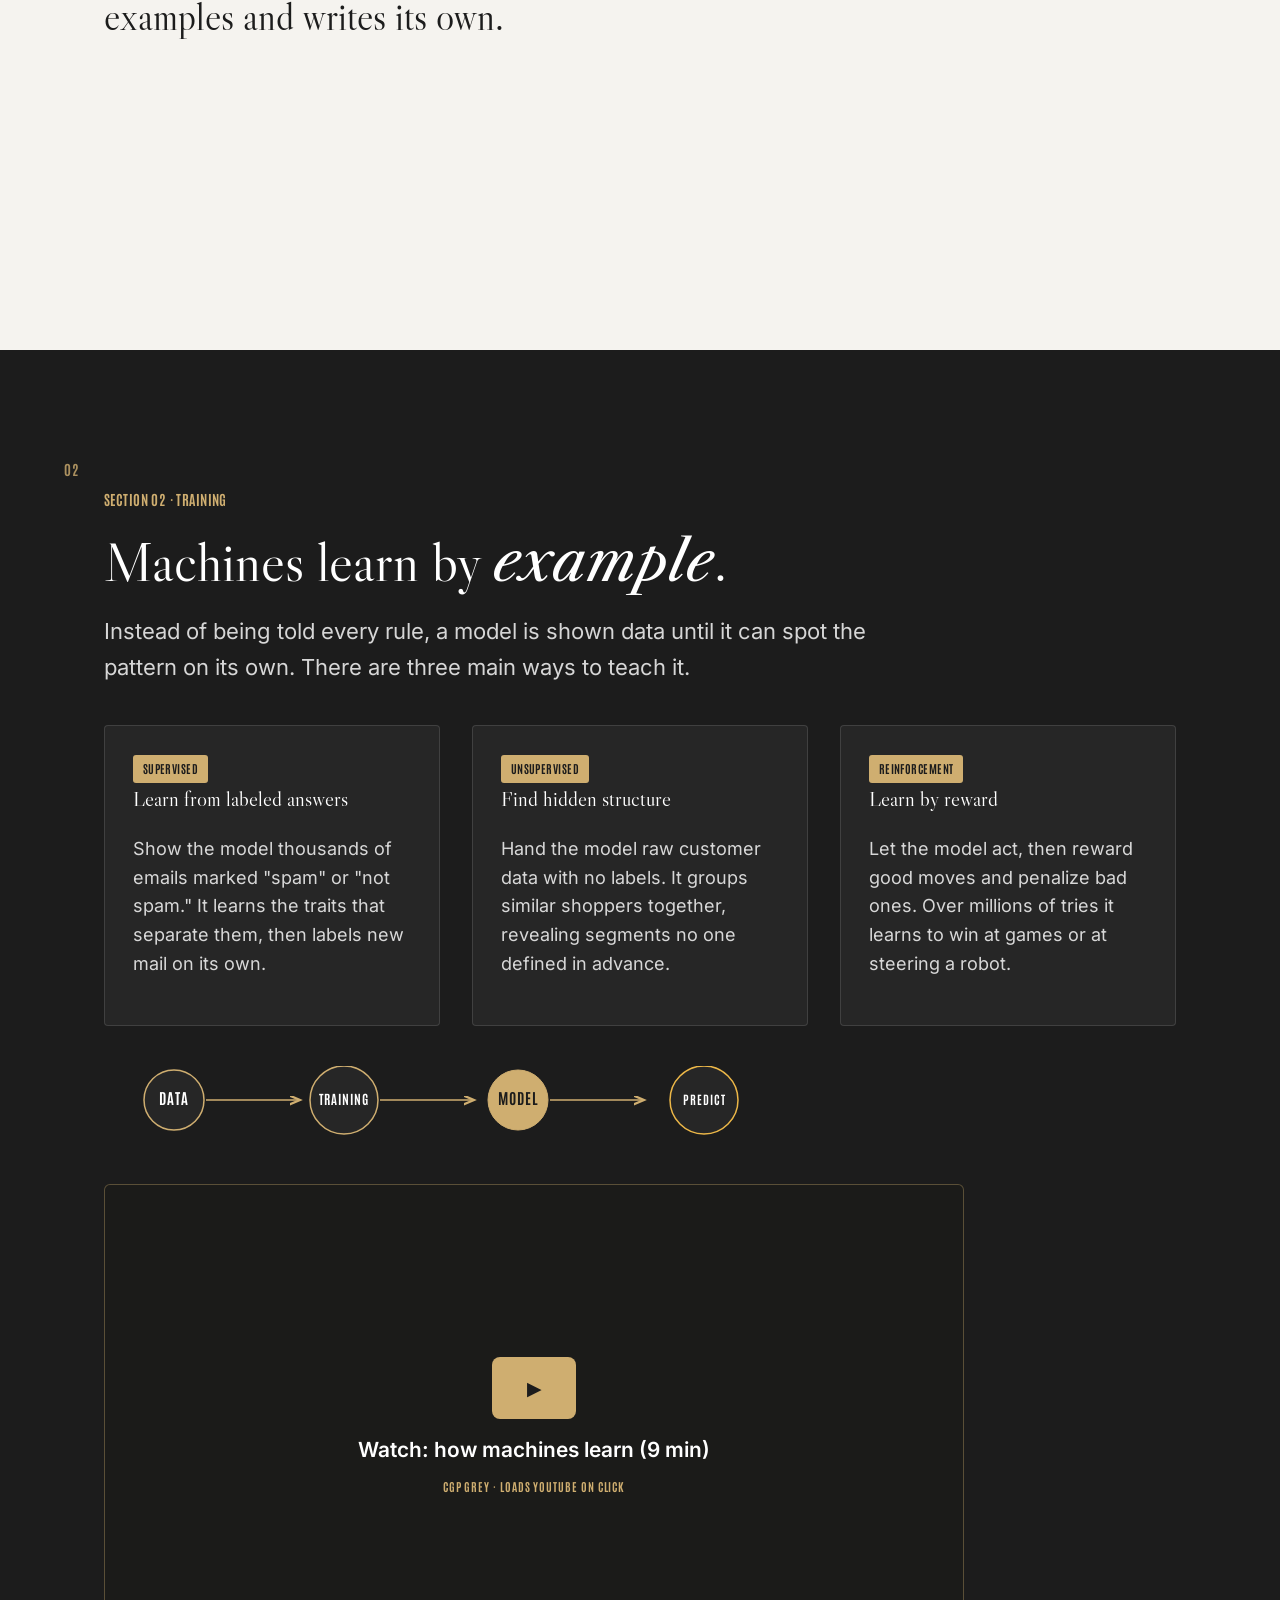
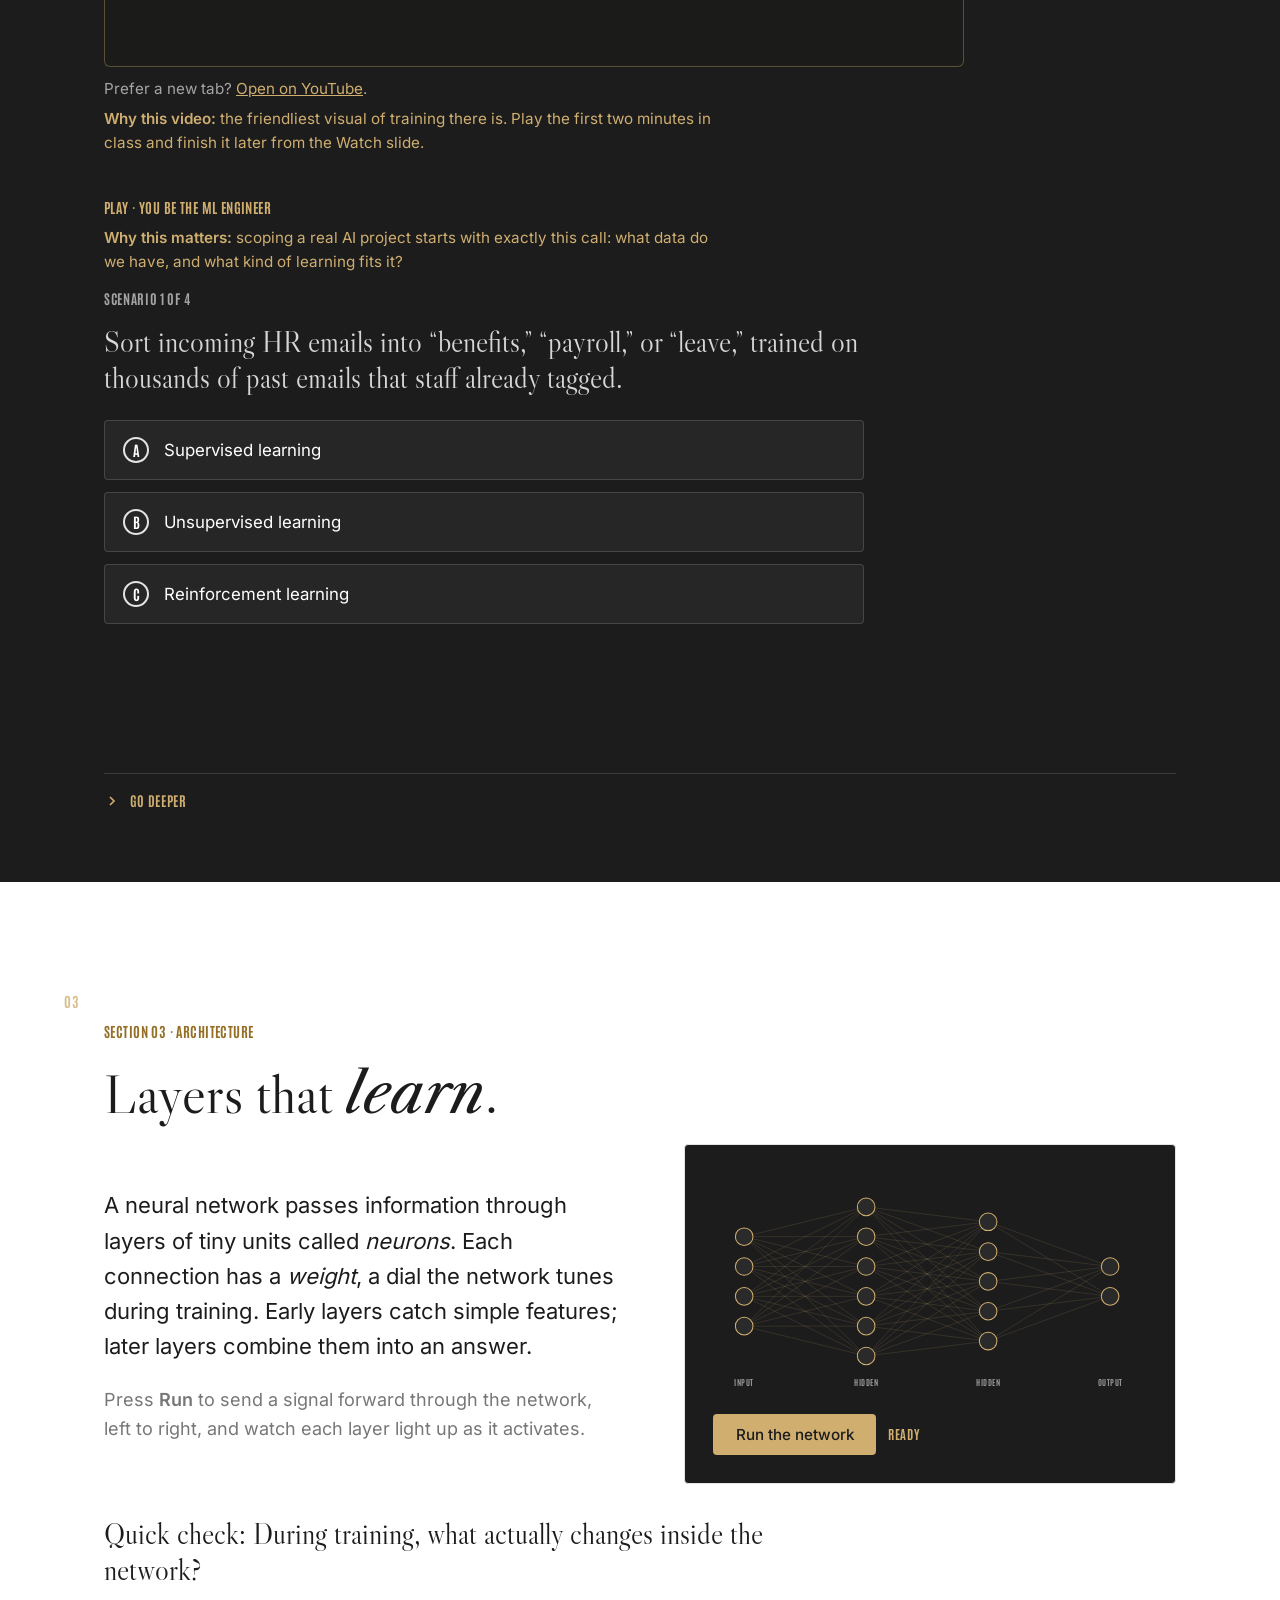
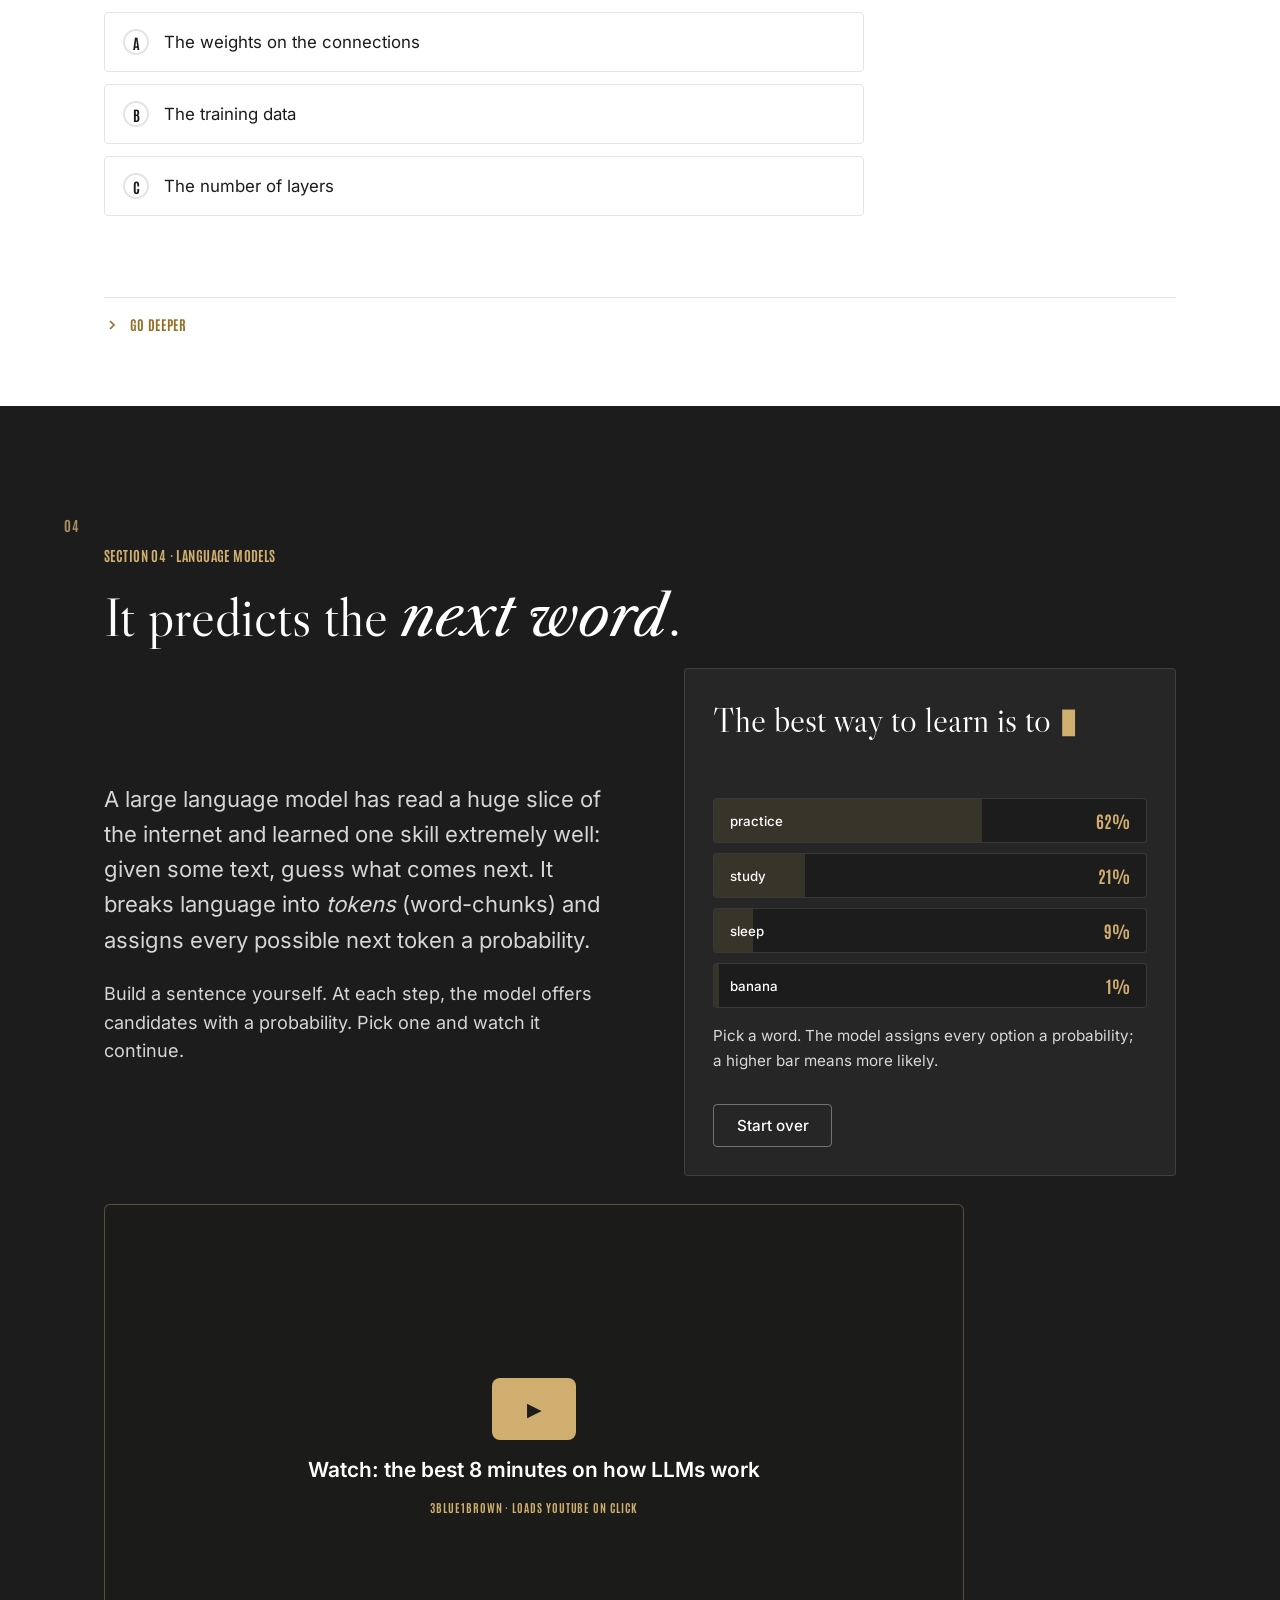
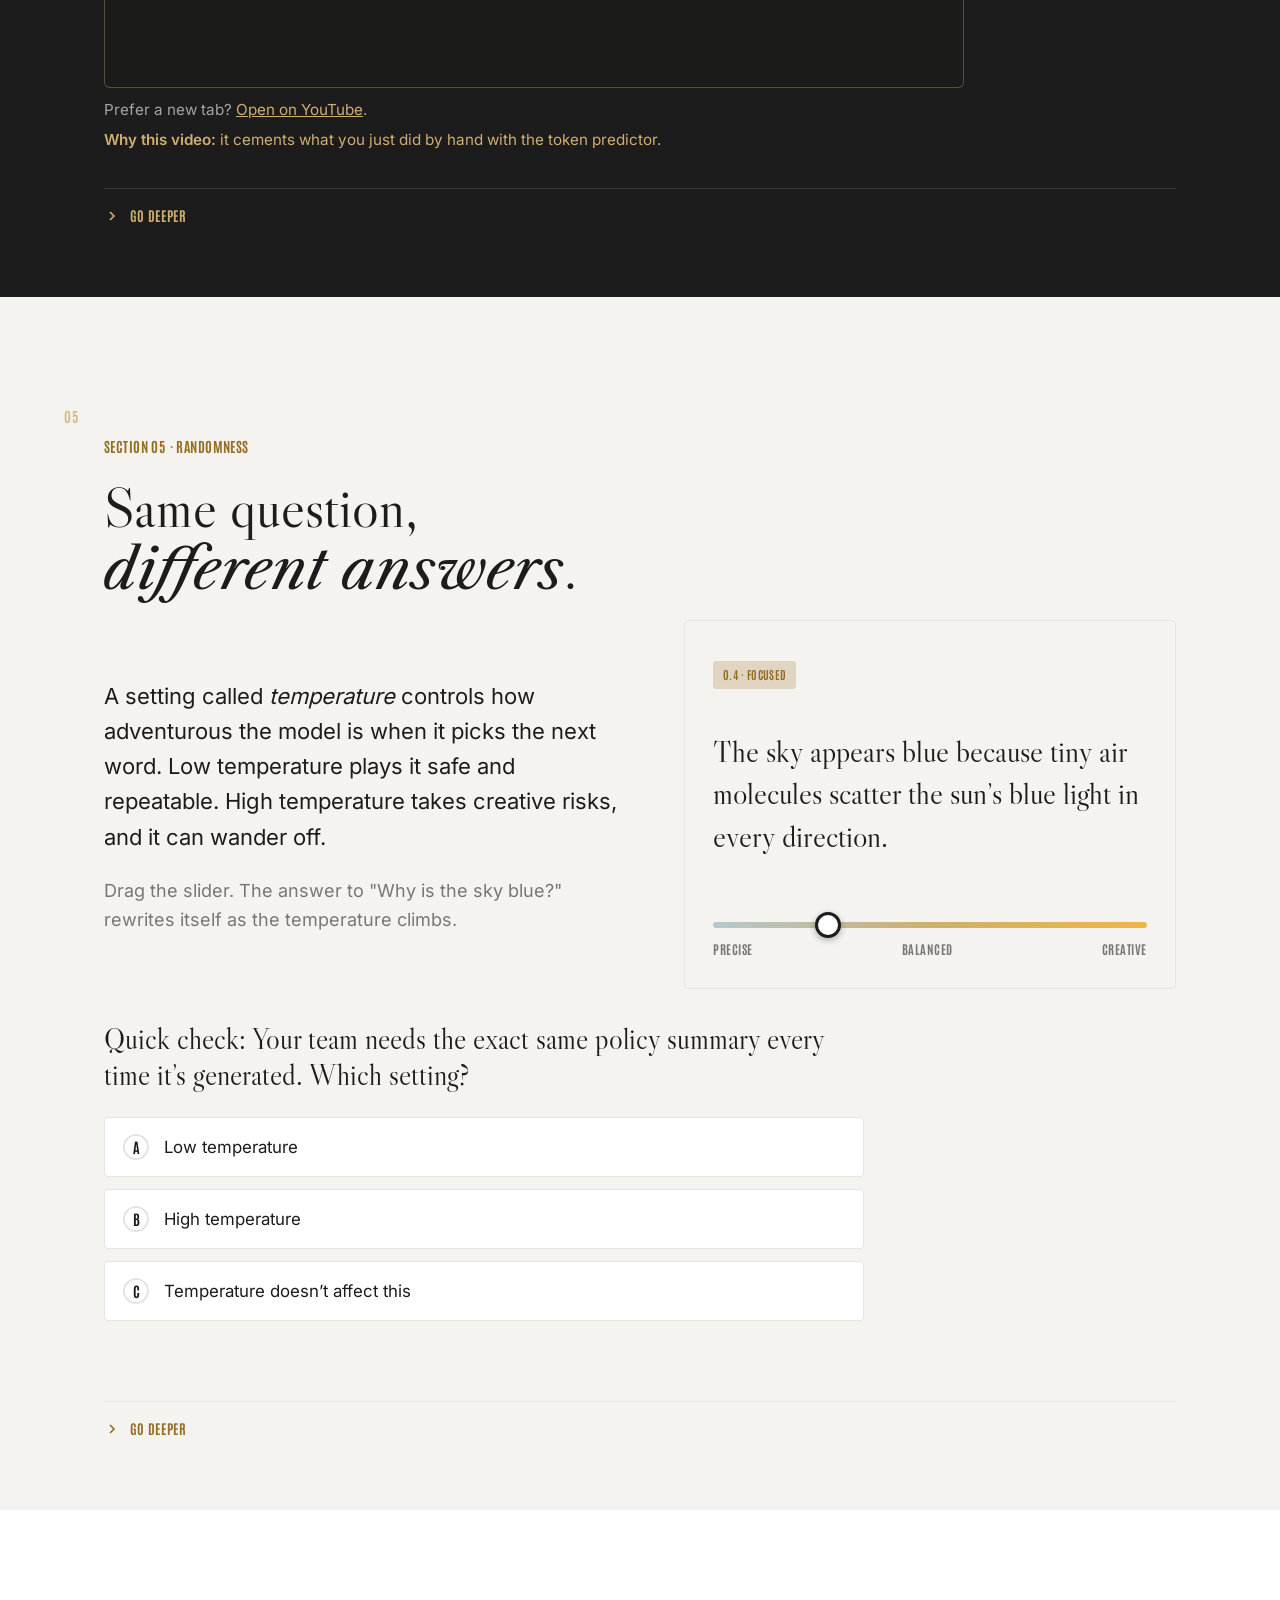
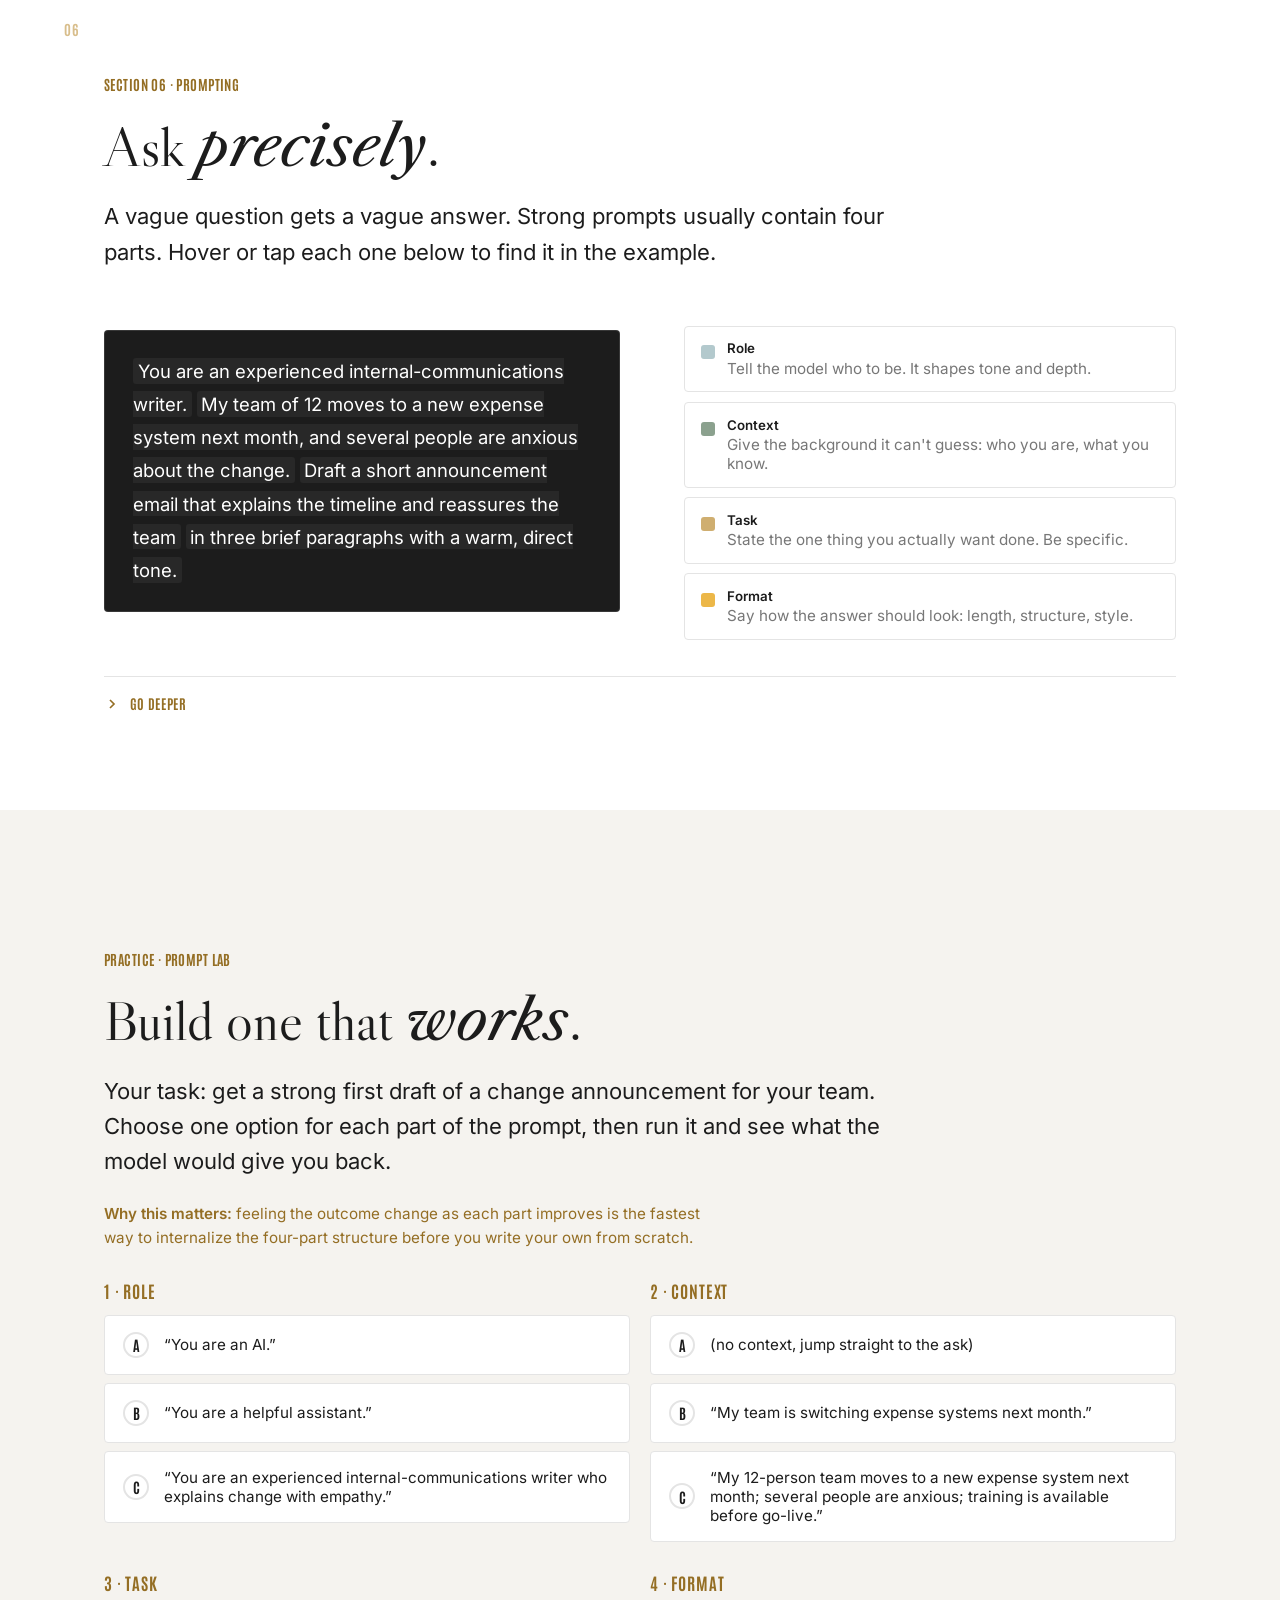
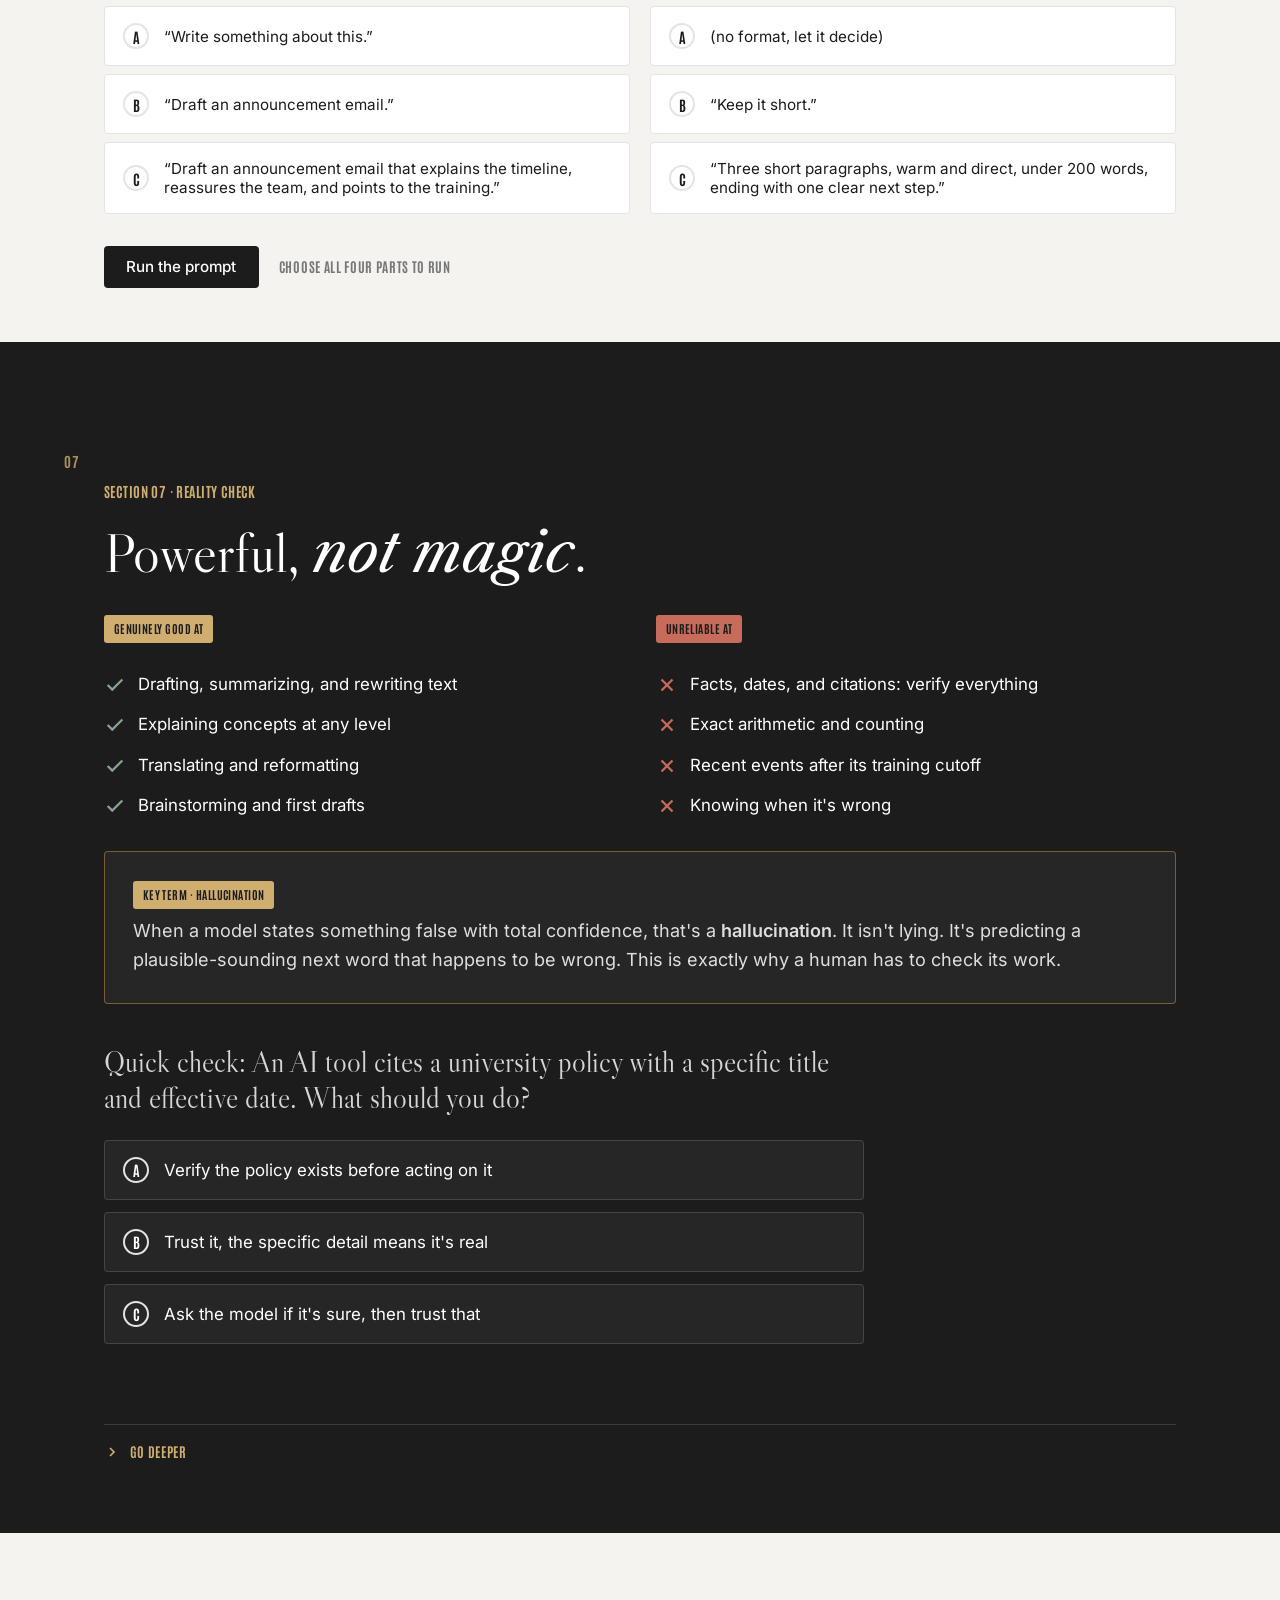
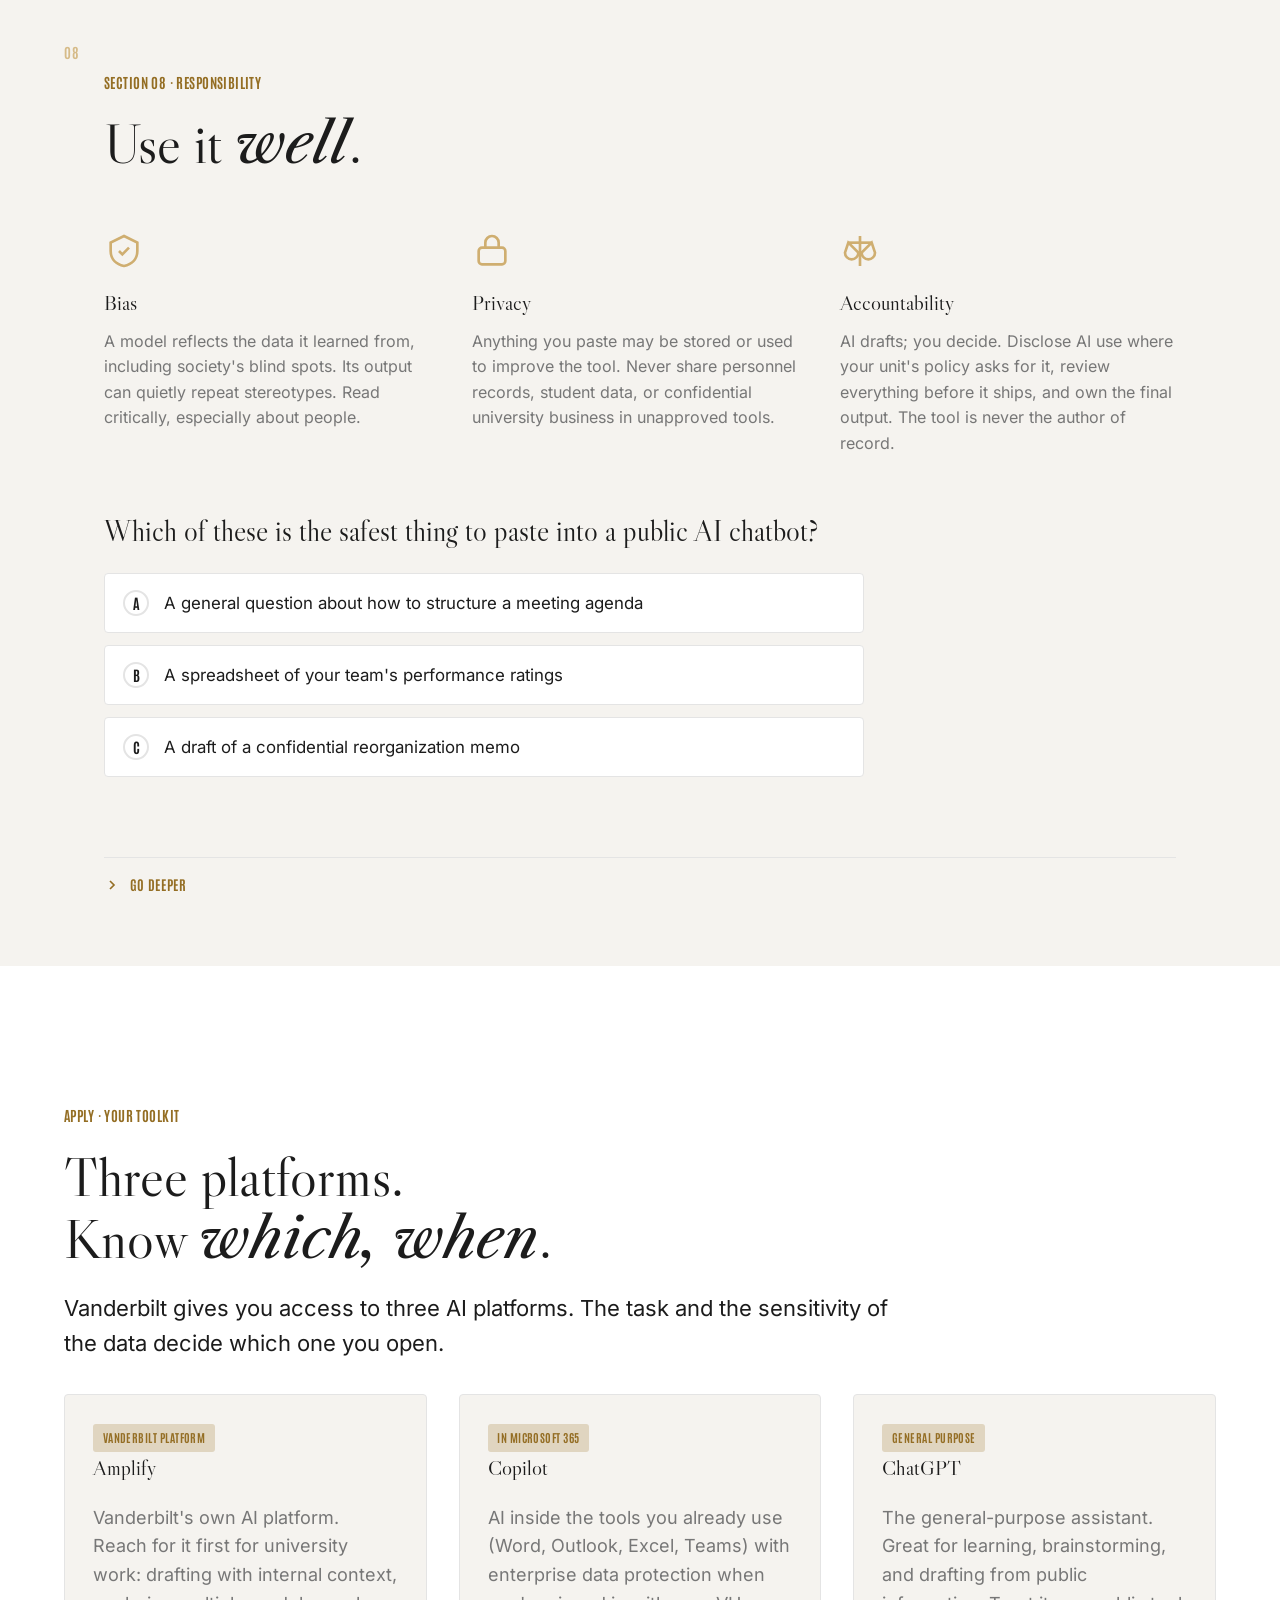
==== commit ce219b1c: "Add My AI Plan capstone: personal efficiency plan synthesizing the whole session New slide between t" ====
--- a/index.html
+++ b/index.html
@@ -55,7 +55,7 @@
 <div class="dots" id="dots" role="navigation" aria-label="Slide navigation"></div>
 <div class="deckbar" role="group" aria-label="Presentation controls">
   <button id="deckPrev" aria-label="Previous slide"><svg viewBox="0 0 24 24" fill="none" stroke="currentColor" stroke-width="2"><polyline points="15 18 9 12 15 6"/></svg></button>
-  <span class="deckbar__count" id="deckCount">1 / 18</span>
+  <span class="deckbar__count" id="deckCount">1 / 19</span>
   <button id="deckNext" aria-label="Next slide"><svg viewBox="0 0 24 24" fill="none" stroke="currentColor" stroke-width="2"><polyline points="9 18 15 12 9 6"/></svg></button>
 </div>
 
@@ -671,6 +671,55 @@
           </div>
         </div>
         <div id="recapResult" hidden aria-live="polite"></div>
+      </div>
+    </div>
+  </section>
+
+  <!-- ============ 12b · MY AI PLAN (capstone) ============ -->
+  <section class="slide on-cream" id="s-plan" data-title="My AI plan">
+    <div class="wrap">
+      <p class="eyebrow" data-reveal>Capstone · My AI plan</p>
+      <h2 class="h2" data-reveal>Now make it <em>yours</em>.</h2>
+      <p class="lead" data-reveal>You know how it works. Build a one-week plan to put AI on one real task of your own, using everything from today.</p>
+      <p class="why" data-reveal><b>Why this matters:</b> a plan written in the room is ten times more likely to happen than a good intention carried out the door. Nothing you type here is saved or sent anywhere; it lives only on your screen.</p>
+
+      <div class="plan" id="aiPlan" data-reveal>
+        <div class="plan__form">
+          <div class="plan__field">
+            <label for="planTask"><b>1 · The task.</b> One thing you do every week that eats time:</label>
+            <input type="text" id="planTask" maxlength="120" placeholder="e.g. writing the weekly status summary for my director" autocomplete="off">
+          </div>
+          <div class="plan__field">
+            <span class="plan__label"><b>2 · What kind of work is it?</b></span>
+            <div class="plan__chips" id="planKind" role="group" aria-label="Task type">
+              <button class="opt" data-kind="draft"><span>Drafting or summarizing</span></button>
+              <button class="opt" data-kind="organize"><span>Organizing or analyzing</span></button>
+              <button class="opt" data-kind="replies"><span>Routine replies</span></button>
+              <button class="opt" data-kind="ideas"><span>Brainstorming or planning</span></button>
+            </div>
+          </div>
+          <div class="plan__field">
+            <span class="plan__label"><b>3 · What data does it touch?</b> Be honest; this decides the tool.</span>
+            <div class="plan__chips" id="planData" role="group" aria-label="Data level">
+              <button class="opt" data-level="green"><span>🟢 Public or generic</span></button>
+              <button class="opt" data-level="yellow"><span>🟡 Internal university content</span></button>
+              <button class="opt" data-level="red"><span>🔴 Sensitive (FERPA, HIPAA, personnel, donors)</span></button>
+            </div>
+          </div>
+          <div class="plan__field">
+            <span class="plan__label"><b>4 · The hour it saves goes to…</b></span>
+            <div class="plan__chips" id="planBank" role="group" aria-label="Where savings go">
+              <button class="opt" data-bank="deep"><span>Deeper, harder work</span></button>
+              <button class="opt" data-bank="breathe"><span>Breathing room</span></button>
+              <button class="opt" data-bank="learn"><span>Learning time</span></button>
+            </div>
+          </div>
+          <div class="lab__runrow">
+            <button class="btn btn--dark" id="planBuild" disabled>Build my plan</button>
+            <span class="quiz__progress" id="planStatus">Fill in all four parts</span>
+          </div>
+        </div>
+        <div class="lab__outcome" id="planOut" hidden aria-live="polite"></div>
       </div>
     </div>
   </section>
@@ -709,7 +758,7 @@
         <p>Vanderbilt's own course goes ten times deeper on what you practiced today, including the Persona Pattern. Enroll before you leave this page; commitments made now actually happen.</p>
         <span class="vidcard__link">Enroll <svg viewBox="0 0 24 24" fill="none" stroke="currentColor" stroke-width="2"><line x1="5" y1="12" x2="19" y2="12"/><polyline points="12 5 19 12 12 19"/></svg></span>
       </a>
-      <p class="why" data-reveal style="margin:1.5rem auto 0;max-width:52ch;text-align:center"><b>Before you go:</b> say out loud one thing you'll do differently this week. Spoken commitments stick.</p>
+      <p class="why" data-reveal style="margin:1.5rem auto 0;max-width:52ch;text-align:center"><b>Before you go:</b> read the first line of your AI plan out loud. Spoken commitments stick.</p>
       <div class="hero__cta" data-reveal style="justify-content:center;margin-top:1.75rem">
         <a class="btn" href="#s-recap">Retake the quiz</a>
         <a class="btn btn--ghost" href="#top">Back to start</a>
--- a/assets/css/styles.css
+++ b/assets/css/styles.css
@@ -597,6 +597,25 @@
 .dl--yellow { background: rgba(236,183,72,.14); border: 1px solid var(--vu-highlight); }
 .dl--red    { background: rgba(199,107,90,.12); border: 1px solid #c76b5a; }
 
+/* ---------- 16e. My AI Plan capstone ---------- */
+.plan { margin-top: 1.75rem; }
+.plan__form { display: grid; gap: 1.4rem; max-width: 860px; }
+.plan__field label, .plan__label { display: block; font-size: 1.02rem; margin-bottom: .6rem; }
+.plan__field input[type="text"] {
+  width: 100%; font-family: var(--font-sans); font-size: 1.05rem; color: var(--vu-black);
+  background: var(--vu-white); border: 1px solid var(--vu-gray-light); border-radius: var(--radius);
+  padding: .85rem 1rem;
+}
+.plan__field input[type="text"]:focus { outline: 3px solid var(--vu-highlight); outline-offset: 1px; border-color: var(--vu-gold-flat); }
+.plan__chips { display: flex; flex-wrap: wrap; gap: .5rem; }
+.plan__chips .opt { width: auto; grid-template-columns: 1fr; padding: .7rem 1rem; font-size: .95rem; }
+.plan__chips .opt[aria-pressed="true"] { border-color: var(--vu-gold-flat); background: rgba(207,174,112,.16); }
+.plan__out-grid { display: grid; gap: .9rem; margin-top: 1rem; }
+.plan__out-grid .row { display: grid; grid-template-columns: 130px 1fr; gap: 1rem; font-size: .98rem; color: rgba(255,255,255,.85); }
+.plan__out-grid .row b { color: var(--vu-gold-flat); font-family: var(--font-condensed); text-transform: uppercase; letter-spacing: .05em; font-weight: 700; font-size: .8rem; padding-top: 2px; }
+.plan__prompt { font-family: var(--font-serif); font-size: 1.05rem; line-height: 1.55; border-left: 2px solid var(--vu-gold-flat); padding-left: 1rem; margin: .5rem 0; color: rgba(255,255,255,.92); white-space: pre-line; }
+@media (max-width: 640px) { .plan__out-grid .row { grid-template-columns: 1fr; gap: .15rem; } }
+
 /* ---------- 17. Reveal animation ---------- */
 [data-reveal] { opacity: 0; transform: translateY(24px); }
 [data-reveal].in { opacity: 1; transform: none; transition: opacity .5s var(--ease), transform .5s var(--ease); }
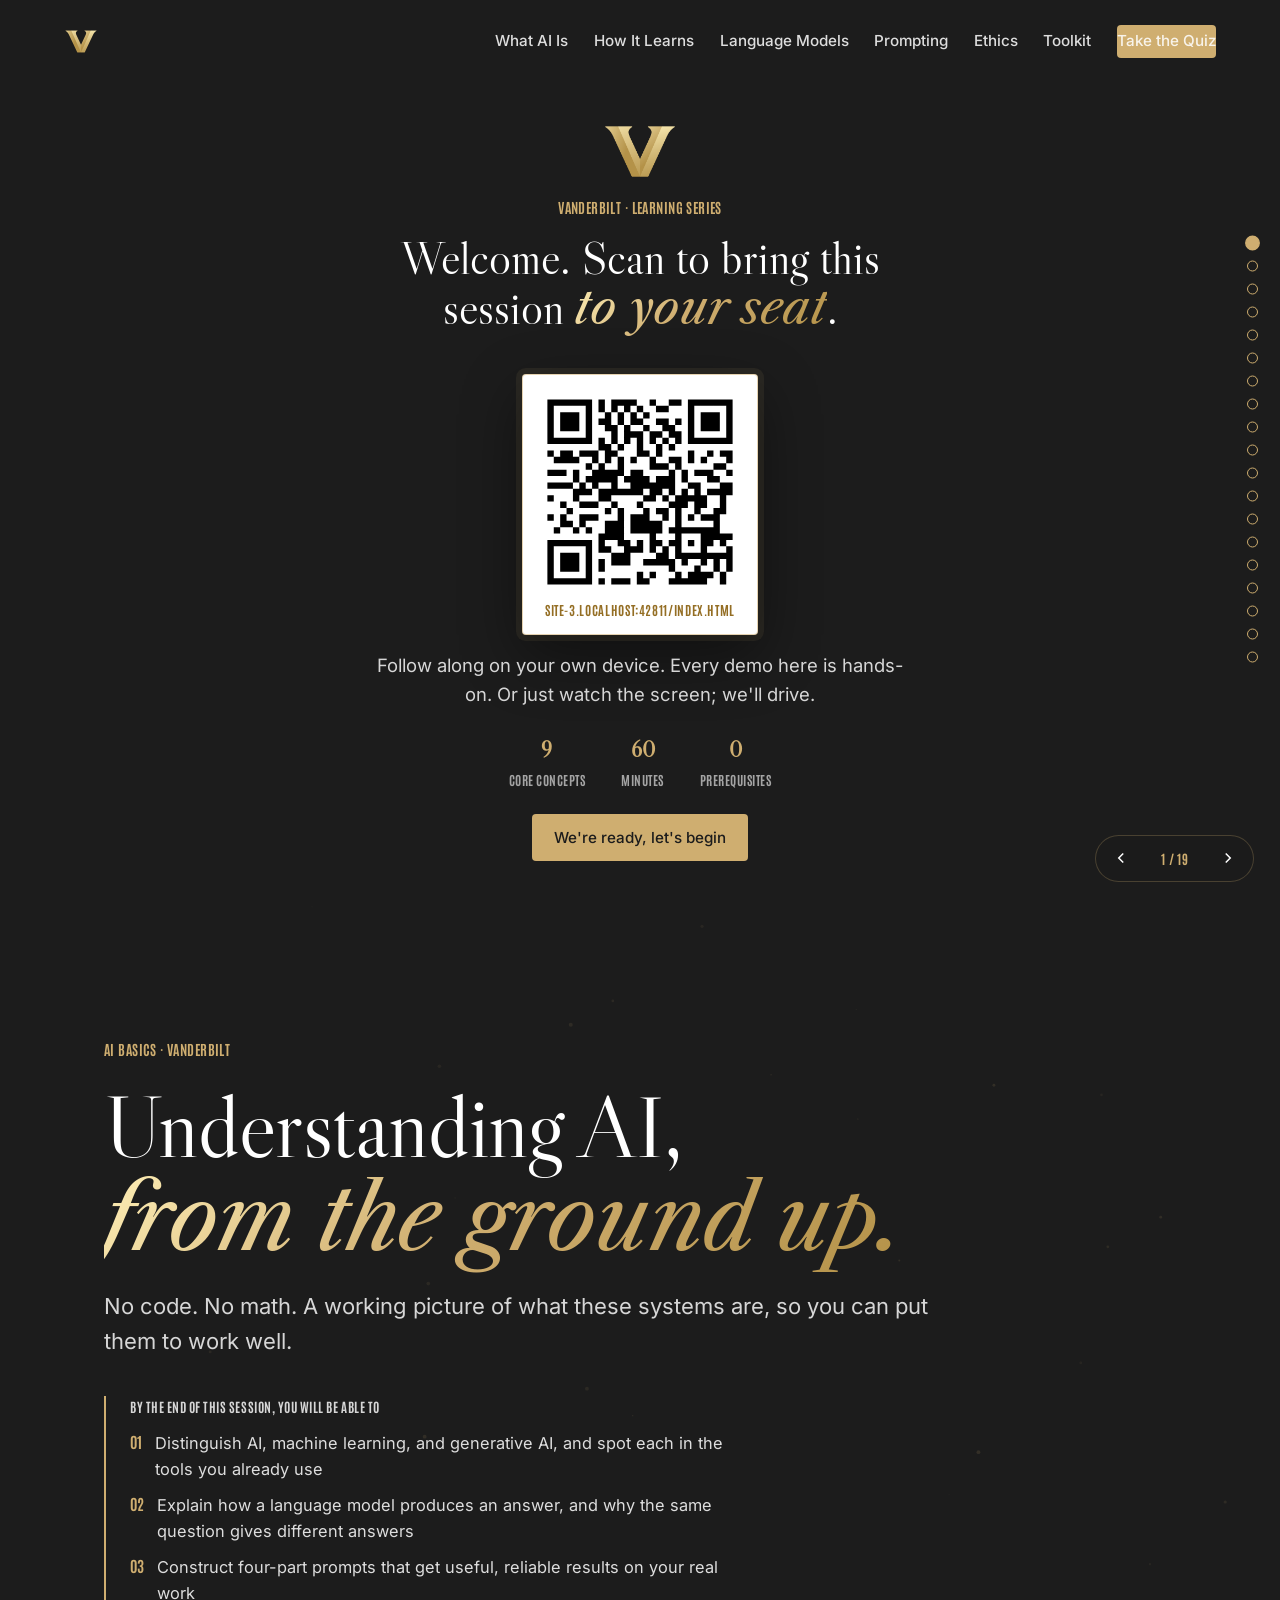
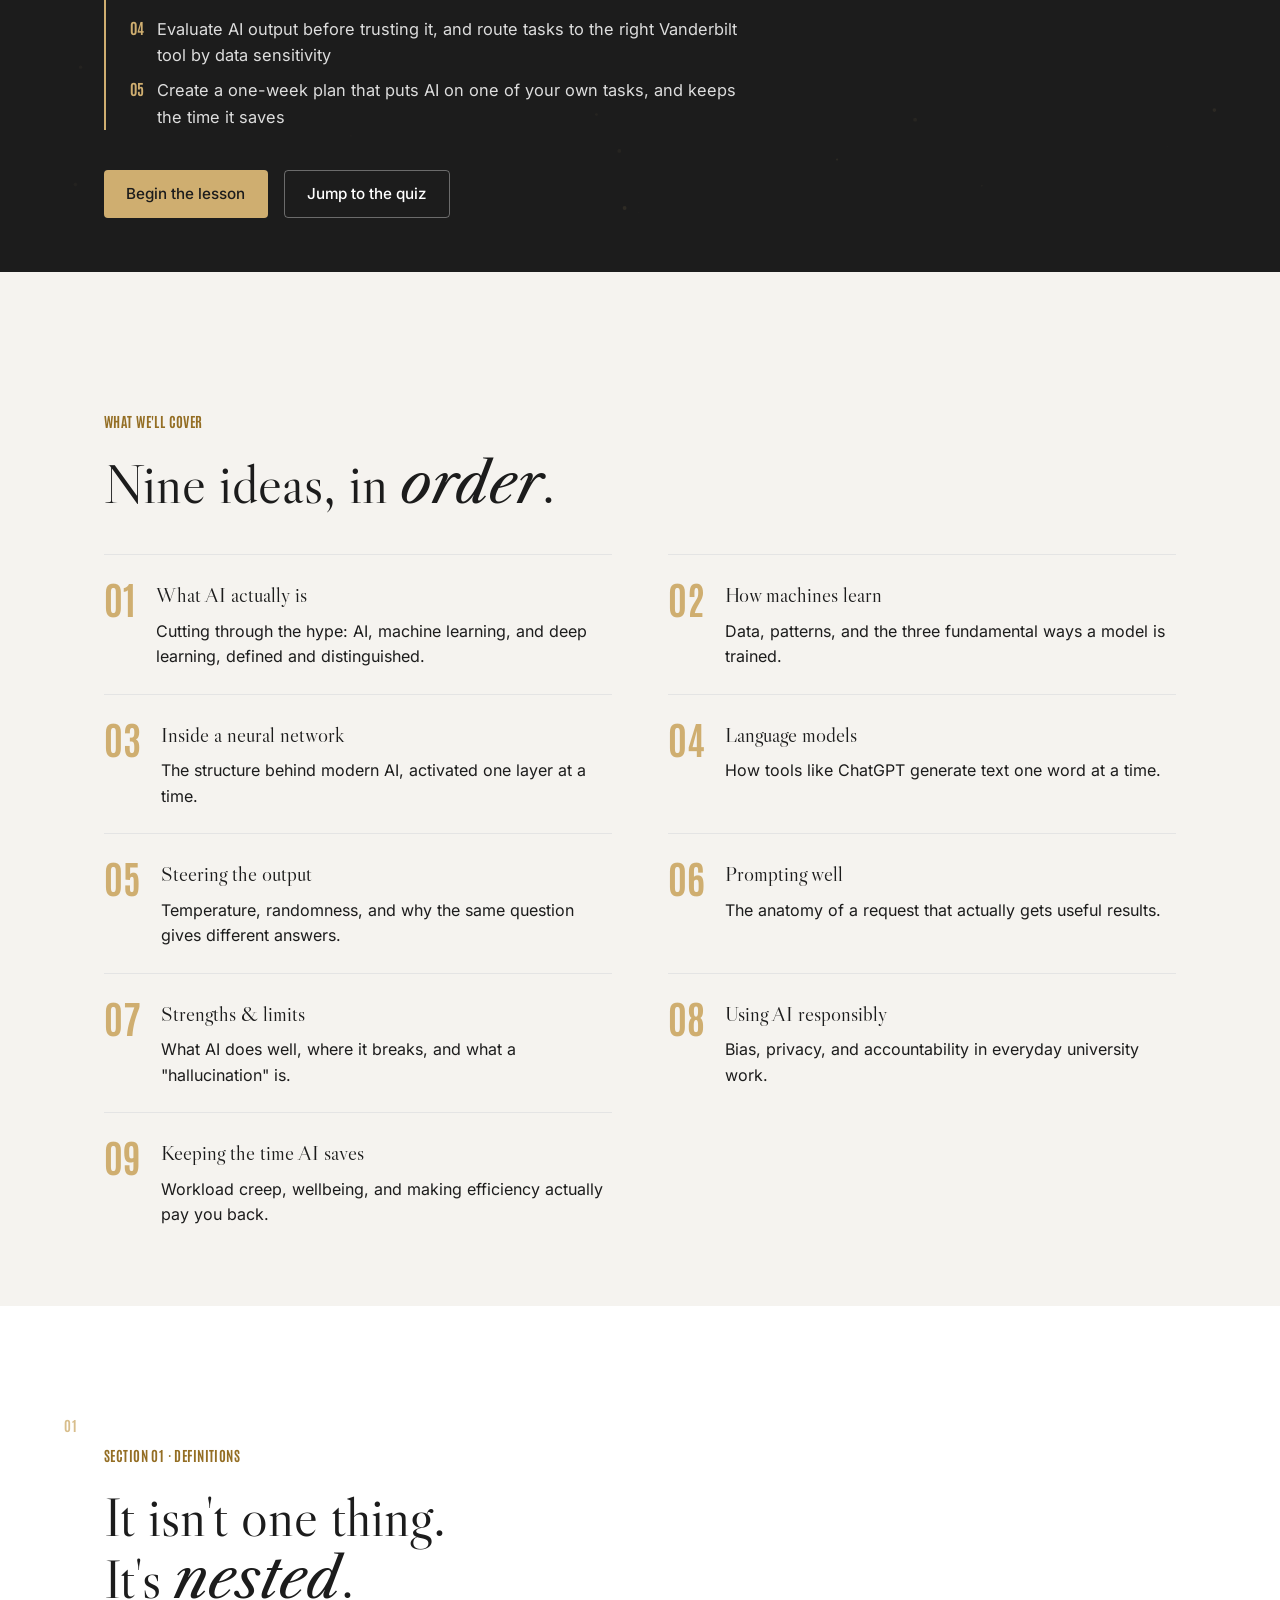
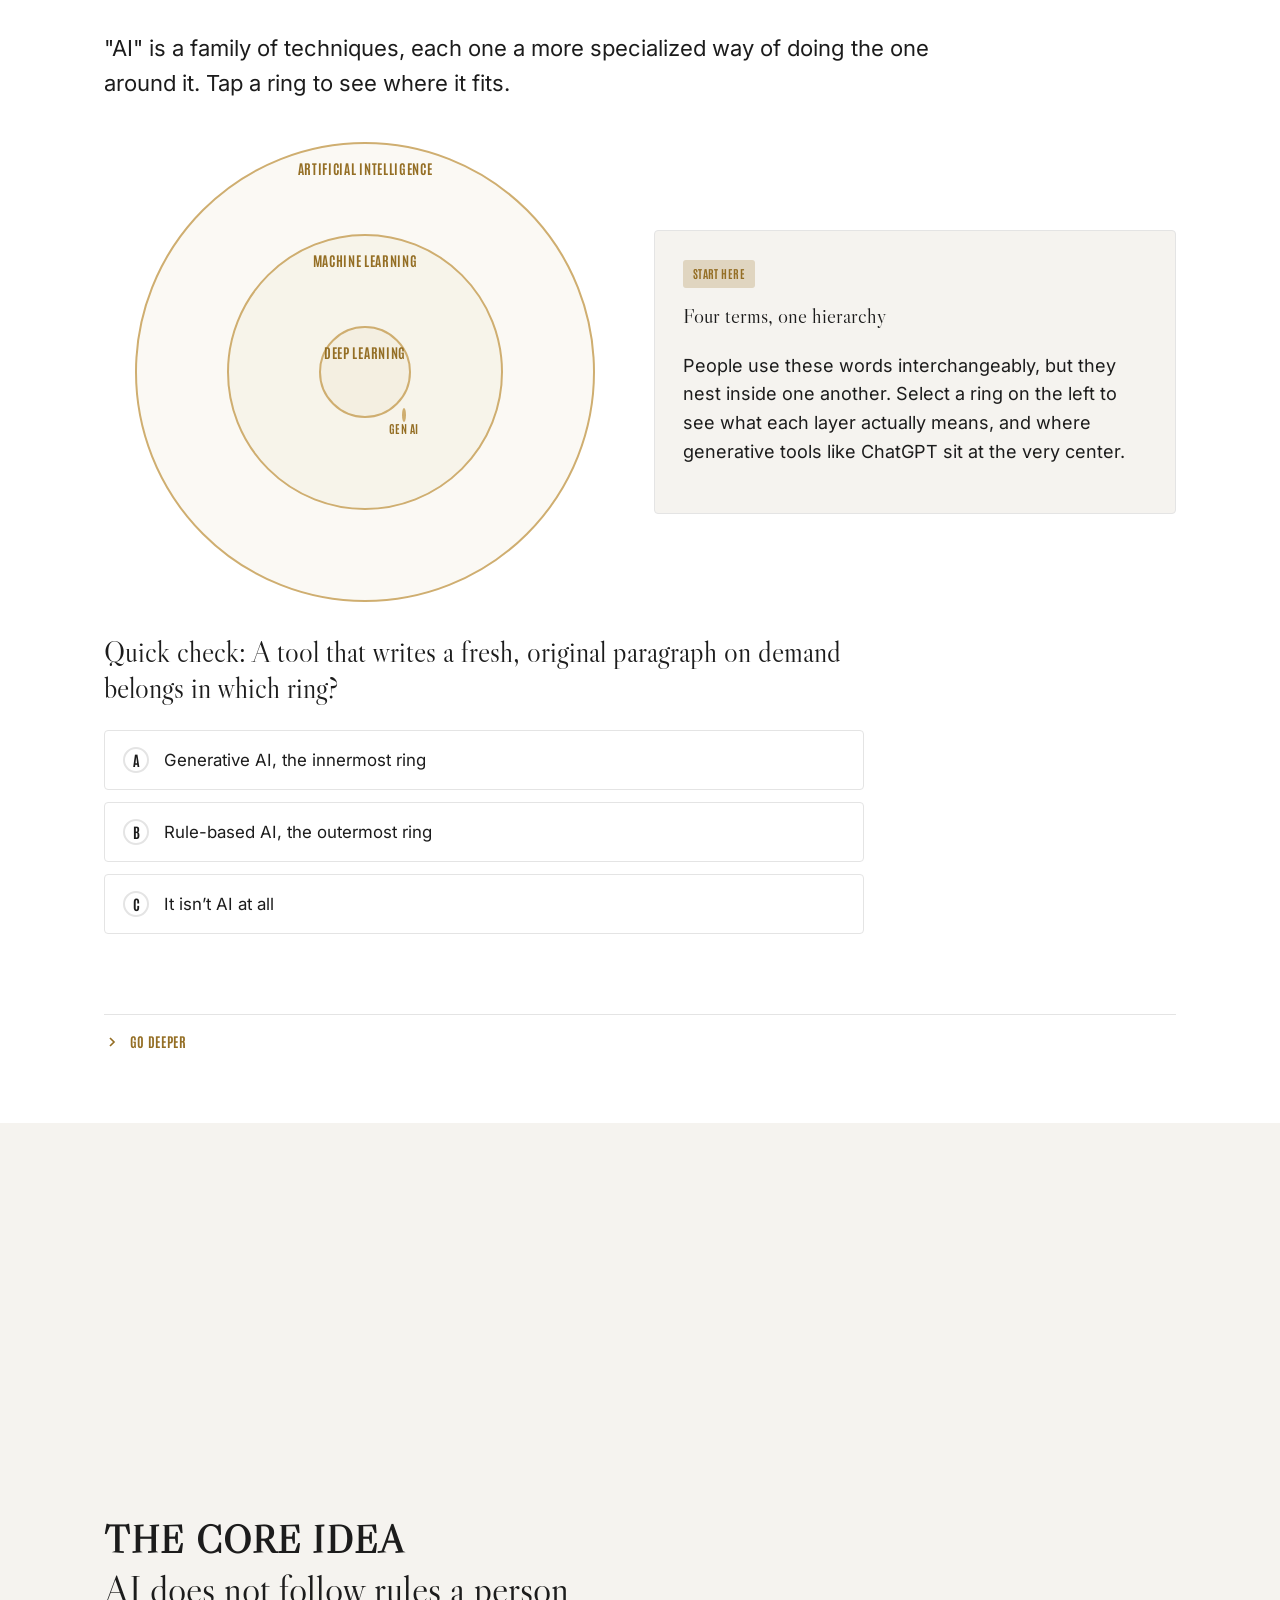
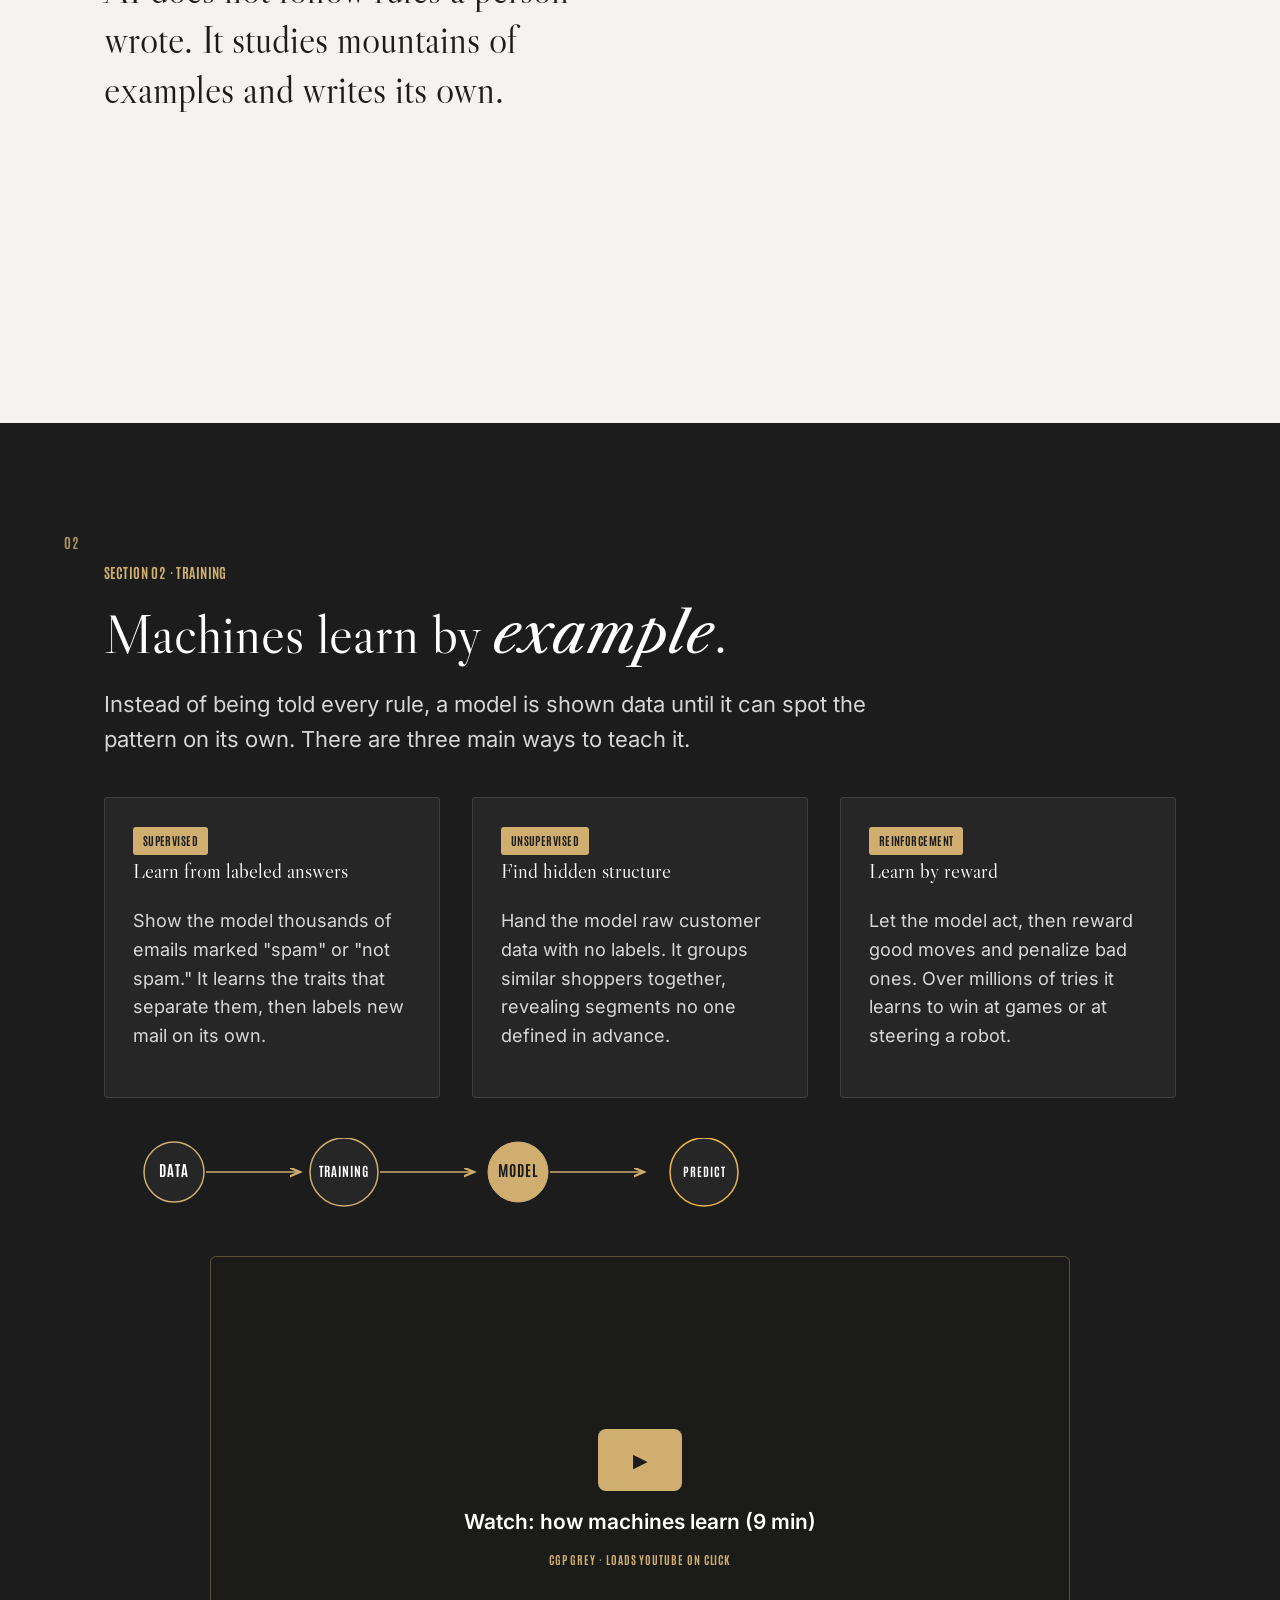
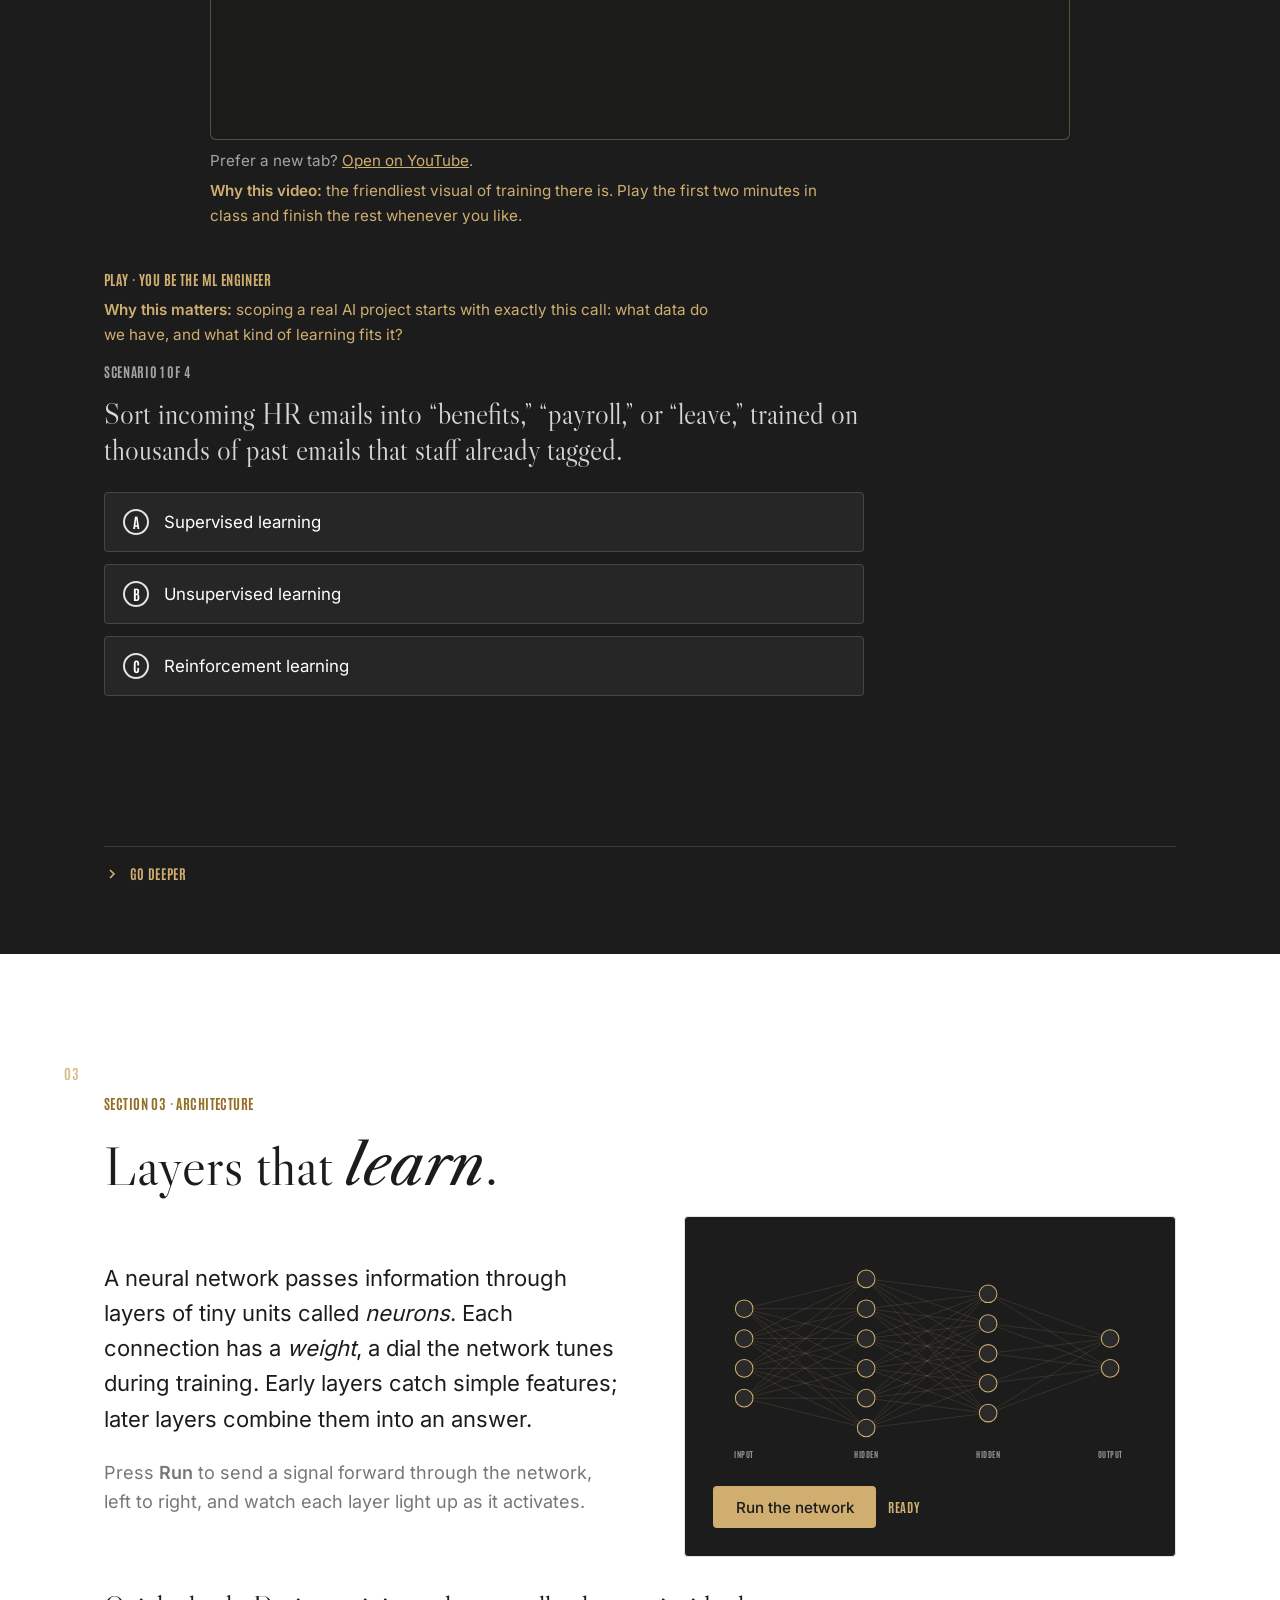
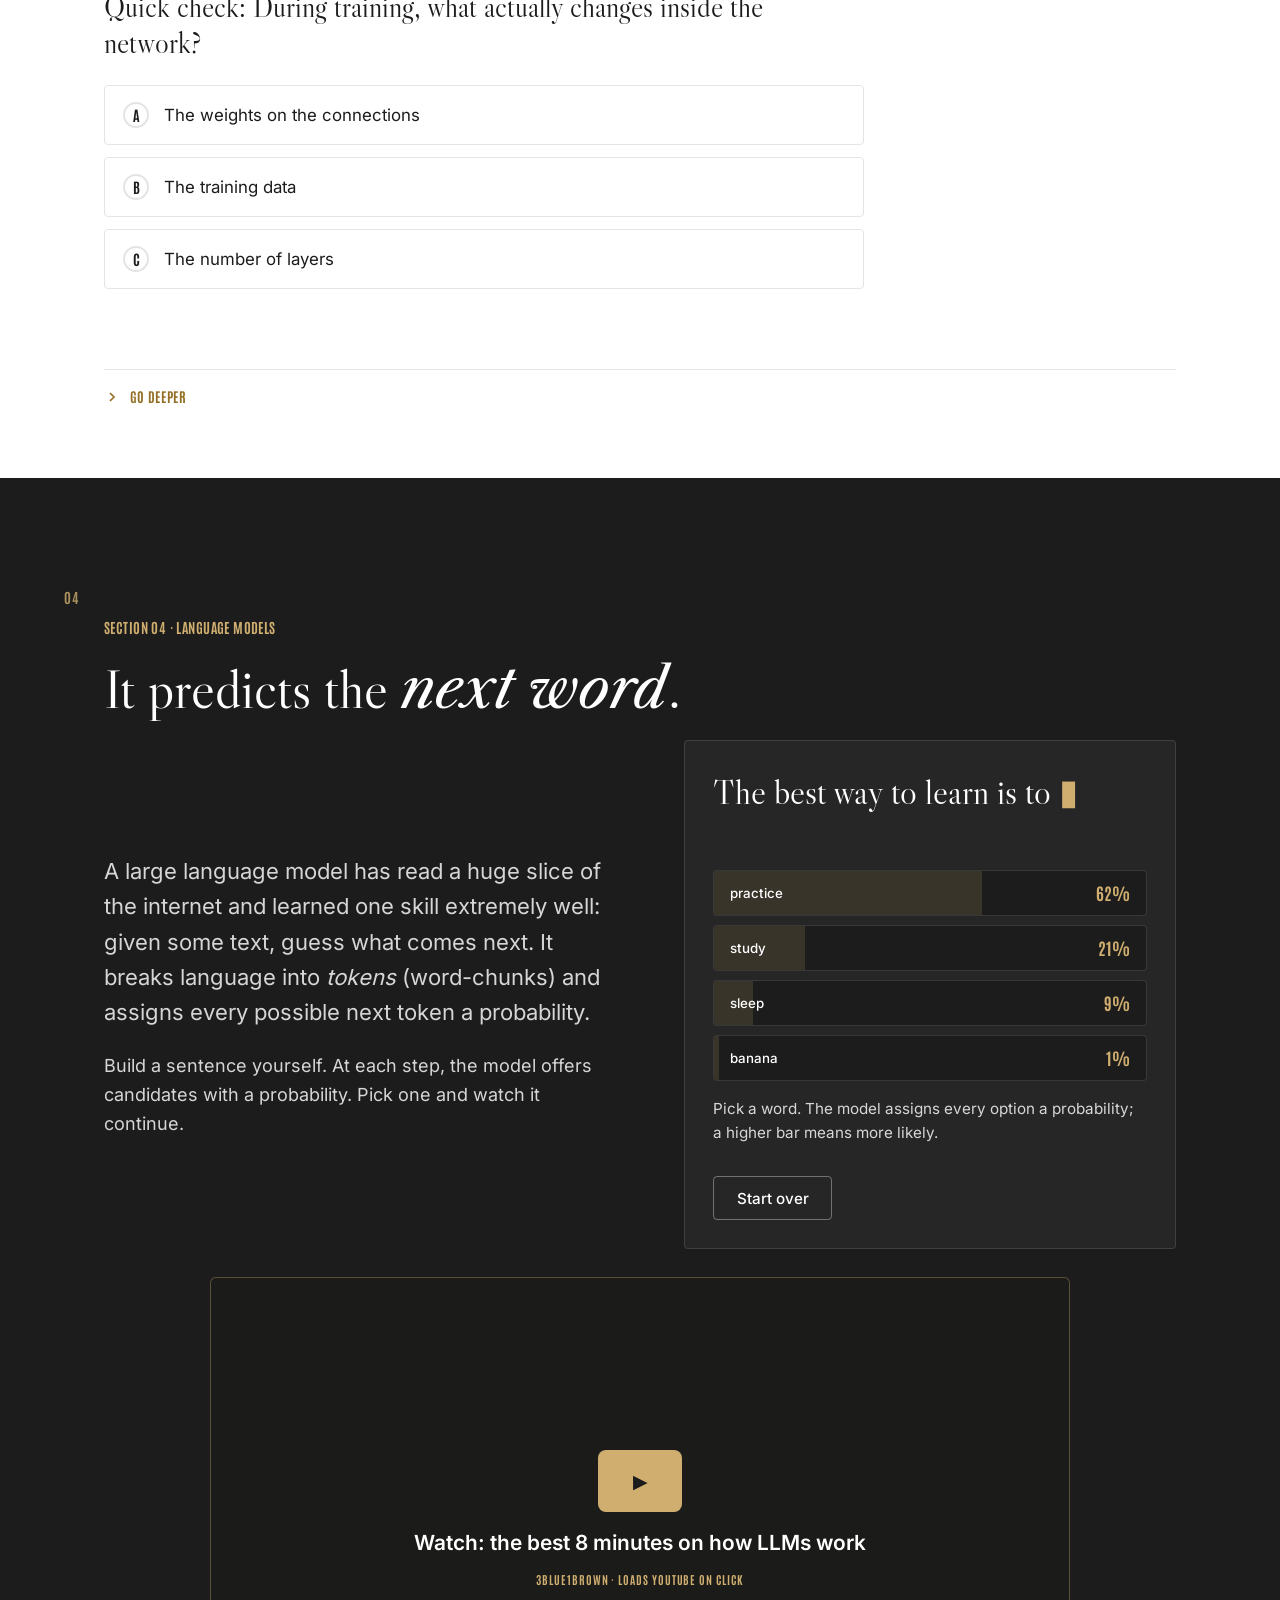
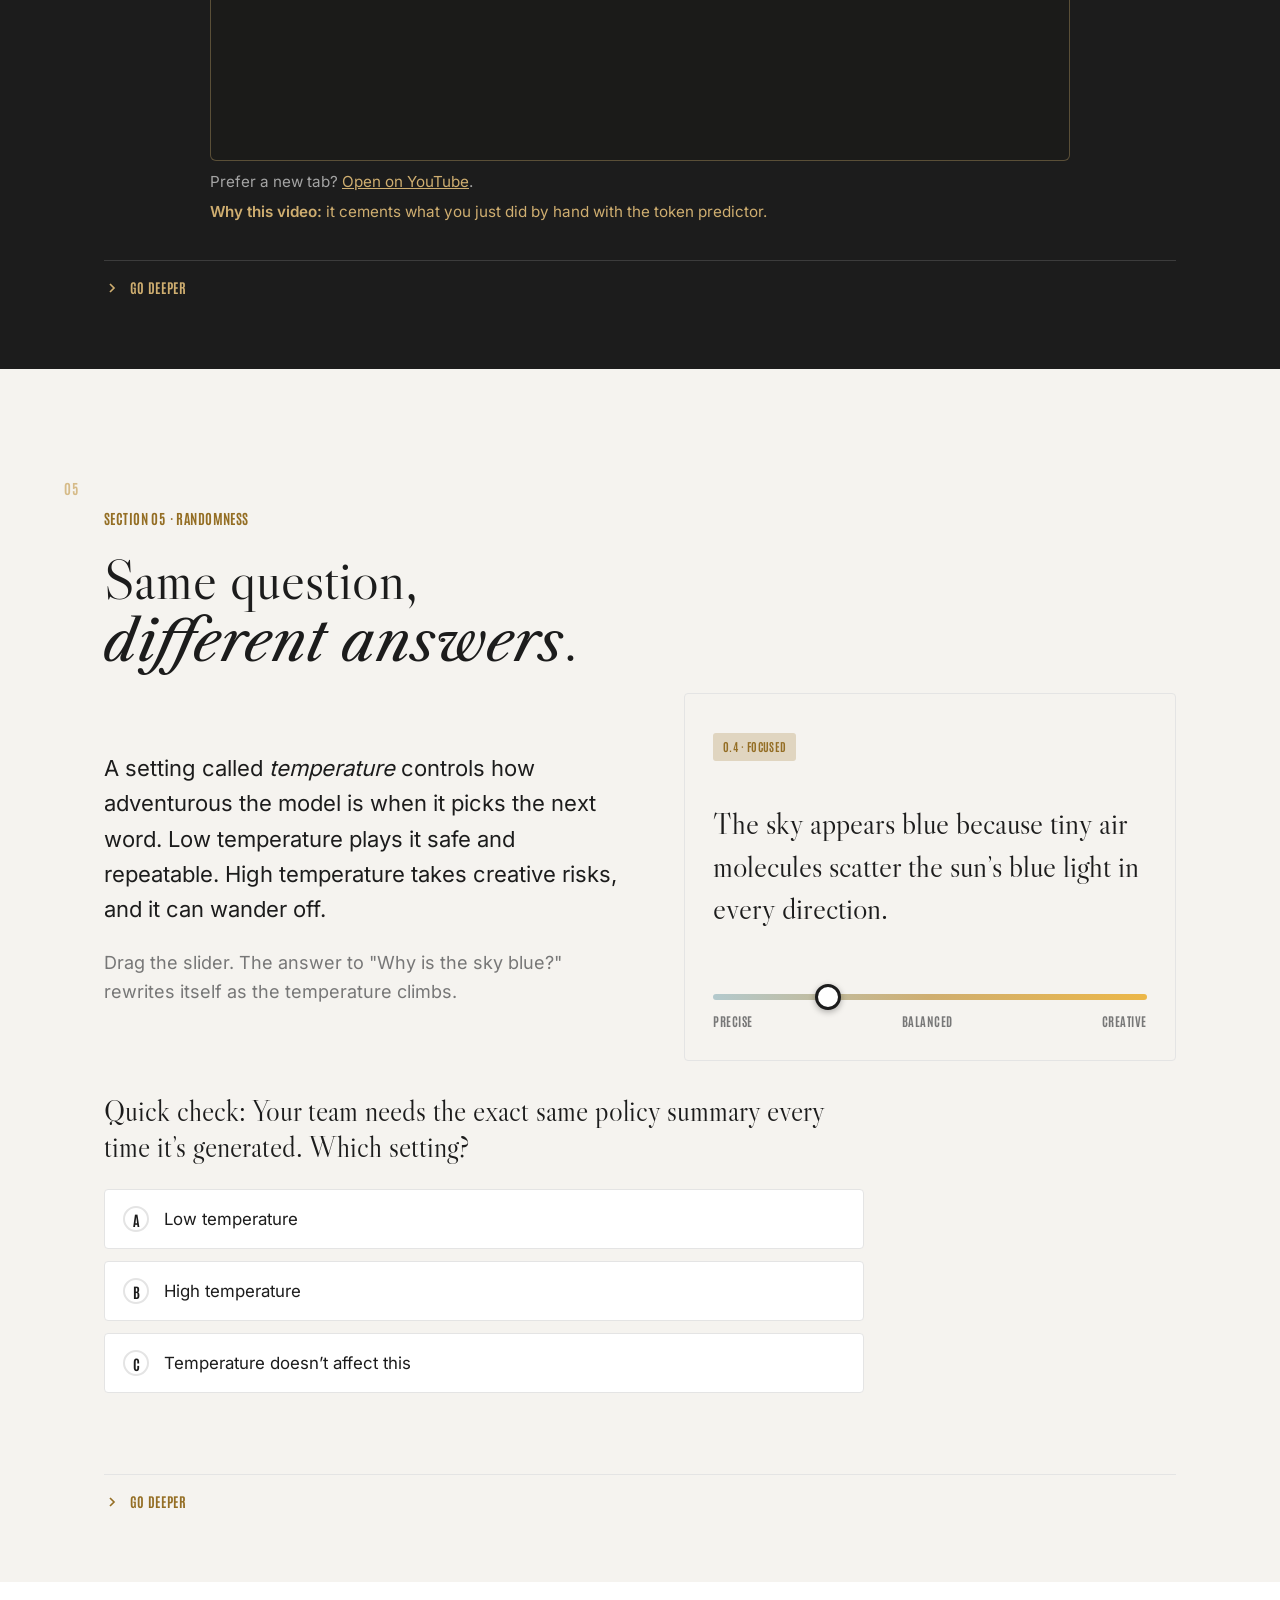
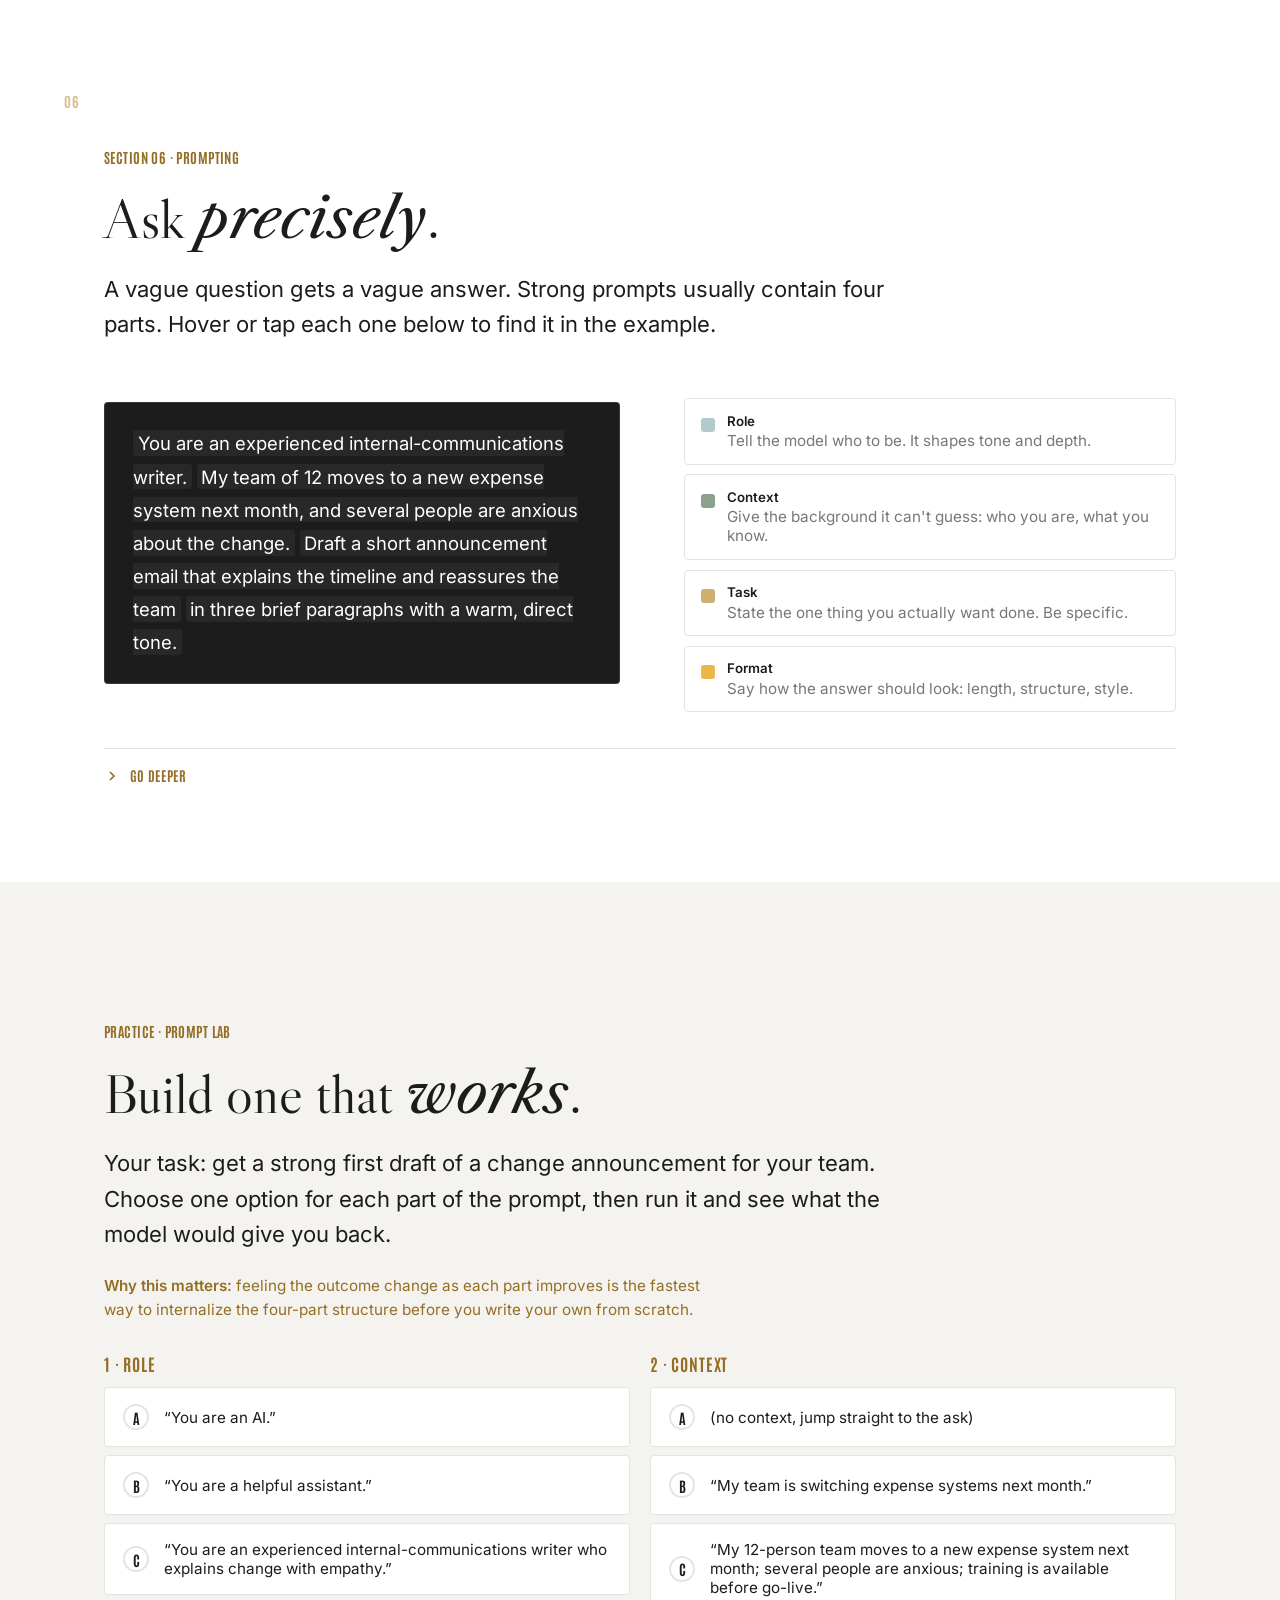
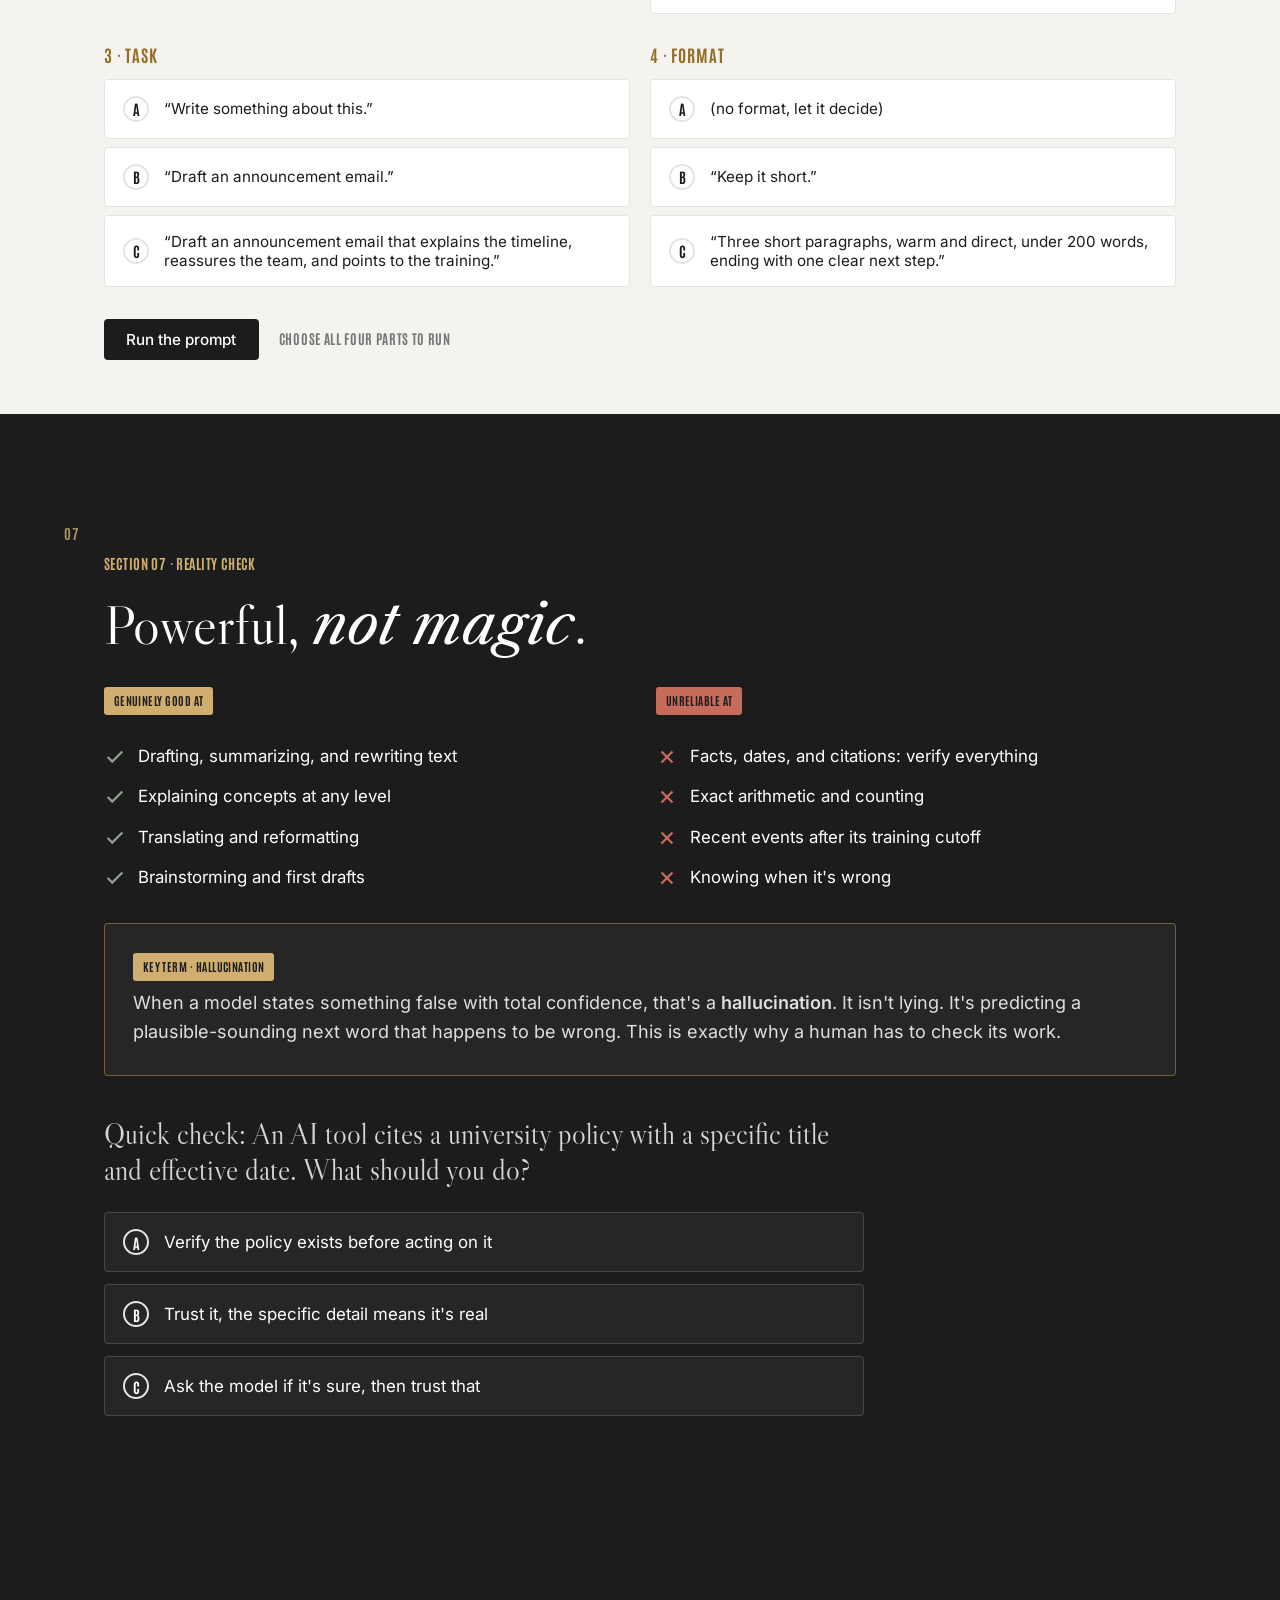
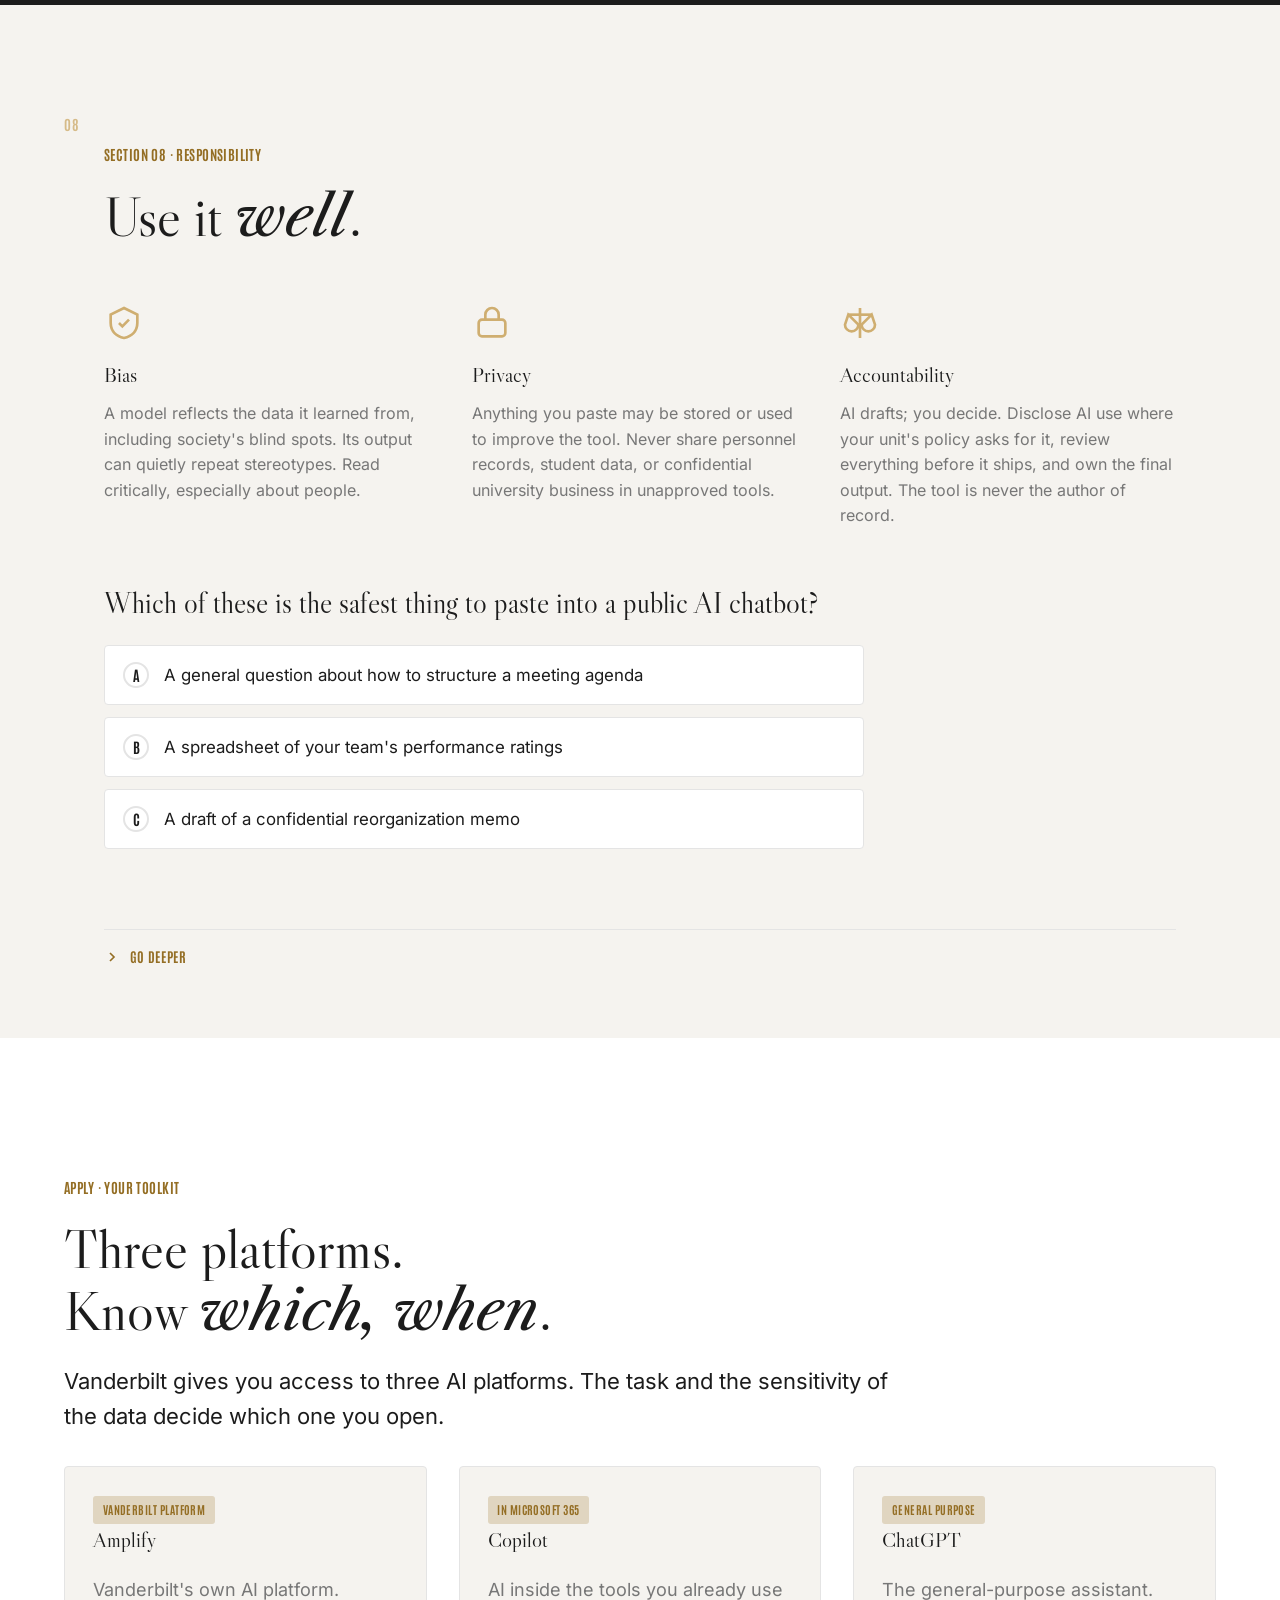
==== commit 81639cd5: "Final ID audit fixes: honest 60-minute duration, five Bloom-aligned objectives ending at Create, cen" ====
--- a/index.html
+++ b/index.html
@@ -74,7 +74,7 @@
       <p class="lead" data-reveal style="margin:1.5rem auto 0;max-width:44ch">Follow along on your own device. Every demo here is hands-on. Or just watch the screen; we'll drive.</p>
       <div class="hero__meta" data-reveal style="justify-content:center">
         <div><b>9</b> Core concepts</div>
-        <div><b>45</b> Minutes</div>
+        <div><b>60</b> Minutes</div>
         <div><b>0</b> Prerequisites</div>
       </div>
       <div class="hero__cta" data-reveal style="justify-content:center">
@@ -92,14 +92,15 @@
     <div class="wrap">
       <p class="eyebrow" data-reveal>AI Basics · Vanderbilt</p>
       <h1 class="h-hero" data-reveal>Understanding AI,<br><em class="gold-text">from the ground up.</em></h1>
-      <p class="lead" data-reveal style="margin-top:1.5rem">No code. No math. A working picture of what these systems are, so you can lead teams that use them well.</p>
+      <p class="lead" data-reveal style="margin-top:1.5rem">No code. No math. A working picture of what these systems are, so you can put them to work well.</p>
       <div class="objectives" data-reveal>
         <p class="objectives__label">By the end of this session, you will be able to</p>
         <ol class="objectives__list">
-          <li>Explain what AI, machine learning, and generative AI actually are, and how they differ</li>
-          <li>Describe how a language model produces an answer, and why answers vary</li>
-          <li>Write prompts that get useful, reliable results for everyday work</li>
-          <li>Judge when to trust AI output, and apply Vanderbilt-appropriate guardrails</li>
+          <li>Distinguish AI, machine learning, and generative AI, and spot each in the tools you already use</li>
+          <li>Explain how a language model produces an answer, and why the same question gives different answers</li>
+          <li>Construct four-part prompts that get useful, reliable results on your real work</li>
+          <li>Evaluate AI output before trusting it, and route tasks to the right Vanderbilt tool by data sensitivity</li>
+          <li>Create a one-week plan that puts AI on one of your own tasks, and keeps the time it saves</li>
         </ol>
       </div>
       <div class="hero__cta" data-reveal>
@@ -230,7 +231,7 @@
           <span class="yt__src">CGP Grey · Loads YouTube on click</span>
         </button>
         <p class="yt__alt">Prefer a new tab? <a href="https://www.youtube.com/watch?v=R9OHn5ZF4Uo" target="_blank" rel="noopener">Open on YouTube</a>.</p>
-        <p class="why" style="margin:.35rem 0 0"><b>Why this video:</b> the friendliest visual of training there is. Play the first two minutes in class and finish it later from the Watch slide.</p>
+        <p class="why" style="margin:.35rem 0 0"><b>Why this video:</b> the friendliest visual of training there is. Play the first two minutes in class and finish the rest whenever you like.</p>
       </div>
       <div class="quiz" id="mlTrainer" data-reveal style="margin-top:2.5rem">
         <p class="eyebrow" style="margin-bottom:.5rem">Play · You be the ML engineer</p>
@@ -419,7 +420,7 @@
       <details class="deeper" data-reveal>
         <summary><svg class="chev" viewBox="0 0 24 24" fill="none" stroke="currentColor" stroke-width="2.5" aria-hidden="true"><polyline points="9 18 15 12 9 6"/></svg> Go deeper</summary>
         <div class="deeper__body">
-          <div><h4>In practice</h4><p>The fastest upgrade is iteration, not perfection. Treat the first answer as a draft from a capable new hire: “shorter,” “warmer,” “as a table,” “now for an audience of deans.” The <b>role</b> line is what Vanderbilt’s own <b>Dr. Jules White</b> calls the <em>Persona Pattern</em>. His research shows it’s one of the highest-leverage prompt moves there is. His Coursera course (on the Watch slide) teaches a full catalog of these patterns.</p></div>
+          <div><h4>In practice</h4><p>The fastest upgrade is iteration, not perfection. Treat the first answer as a draft from a capable new hire: “shorter,” “warmer,” “as a table,” “now for an audience of deans.” The <b>role</b> line is what Vanderbilt’s own <b>Dr. Jules White</b> calls the <em>Persona Pattern</em>. His research shows it’s one of the highest-leverage prompt moves there is. His Coursera course, featured on the closing slide, teaches a full catalog of these patterns.</p></div>
           <div class="deeper__ask"><h4><span class="mode">On your own</span> · 5 min</h4>
           <p class="why"><b>Why this matters:</b> A prompt that works is a reusable work asset. This is the highest-return skill in the session.</p>
           <ol class="steps">
--- a/assets/css/styles.css
+++ b/assets/css/styles.css
@@ -549,7 +549,7 @@
 .on-dark .why { color: var(--vu-gold-flat); }
 .why b { font-weight: 600; }
 
-.yt { margin-top: 1.75rem; max-width: 860px; }
+.yt { margin-top: 1.75rem; max-width: 860px; margin-inline: auto; }
 .yt__load {
   display: flex; flex-direction: column; align-items: center; justify-content: center; gap: 1.1rem;
   width: 100%; aspect-ratio: 16 / 9;
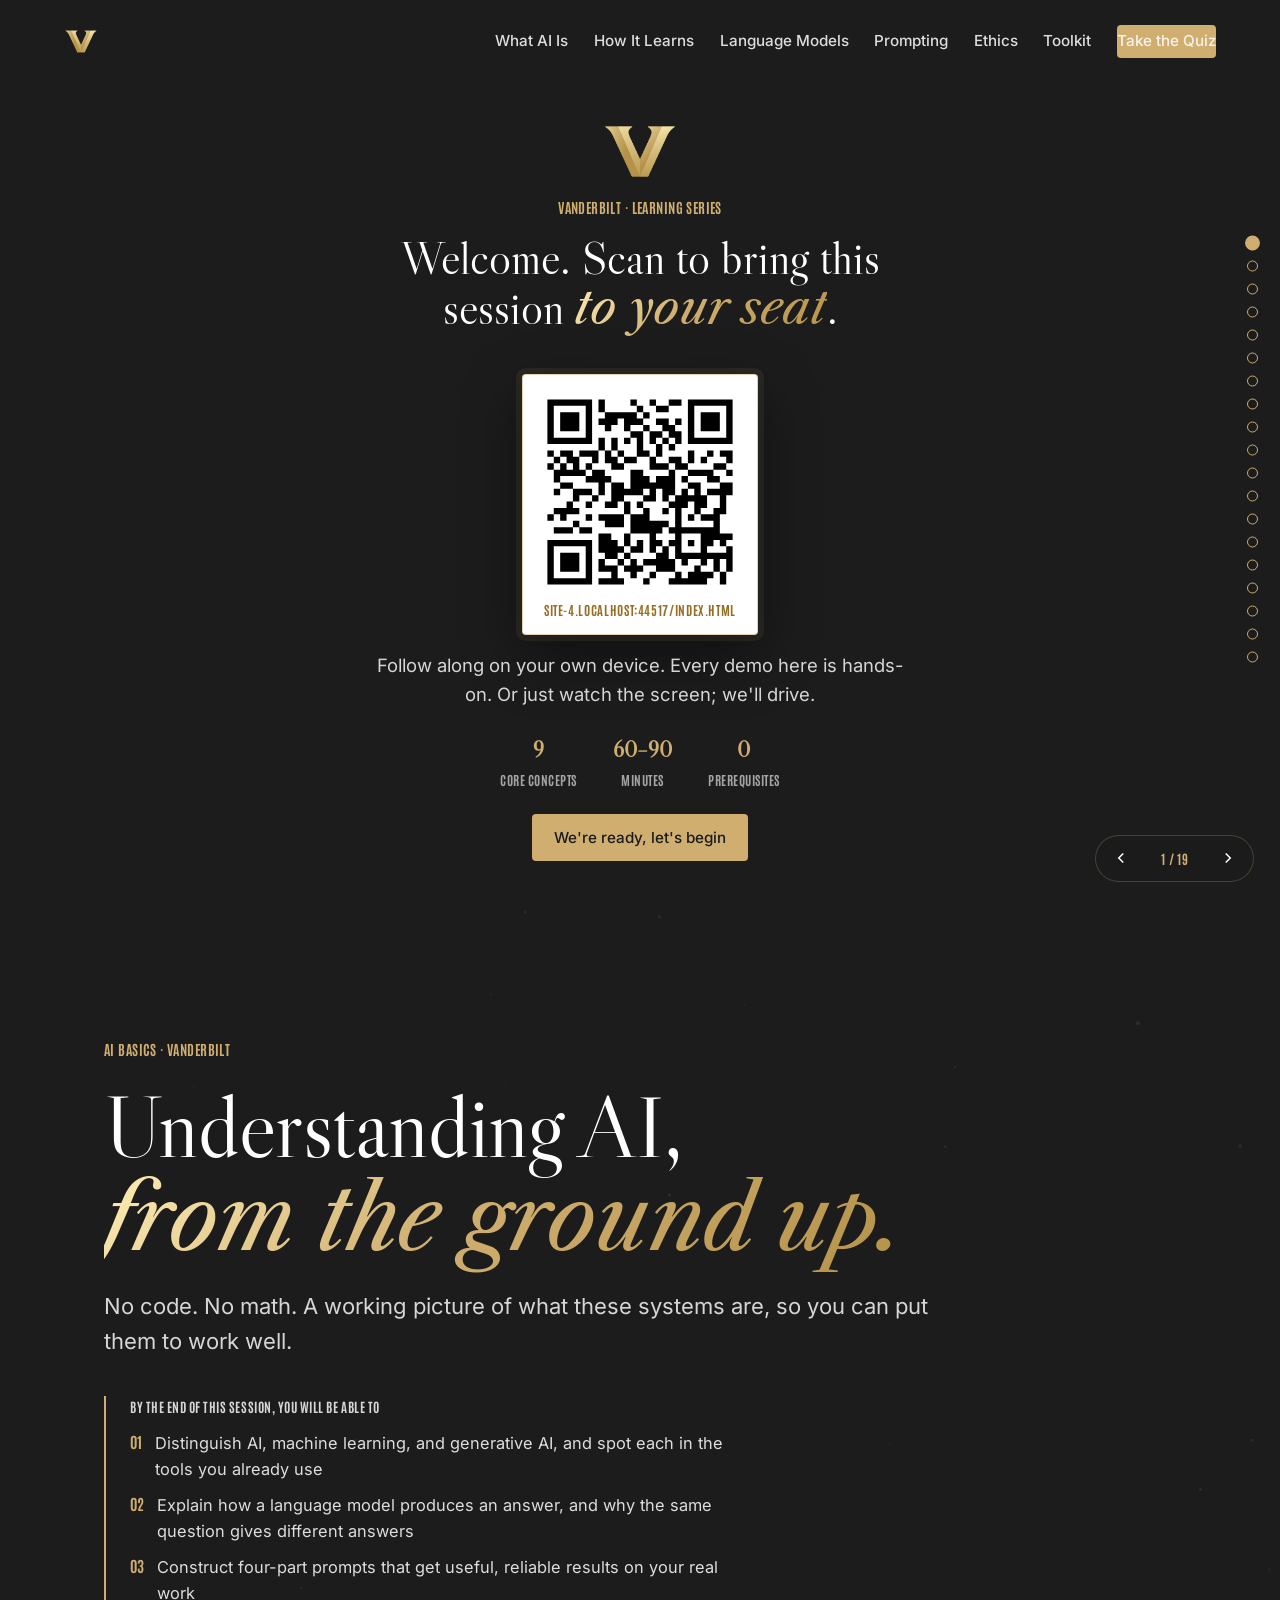
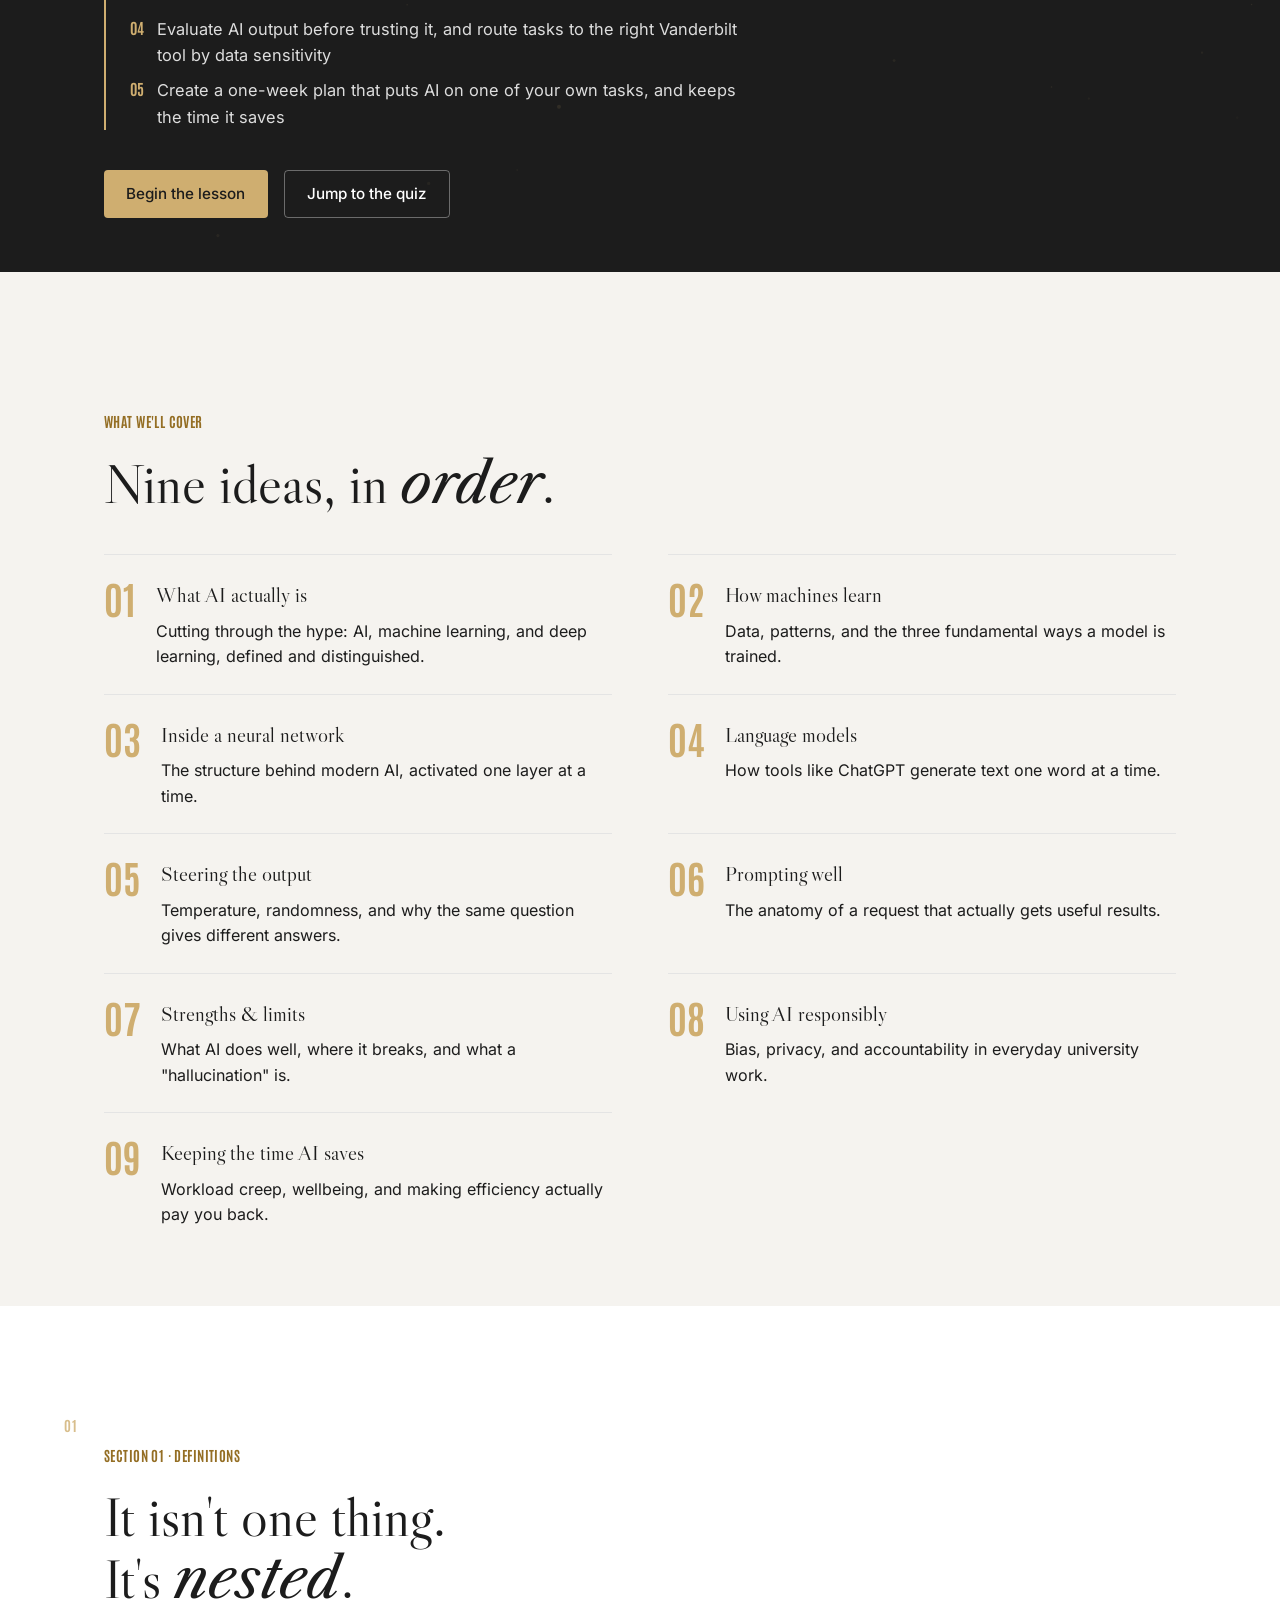
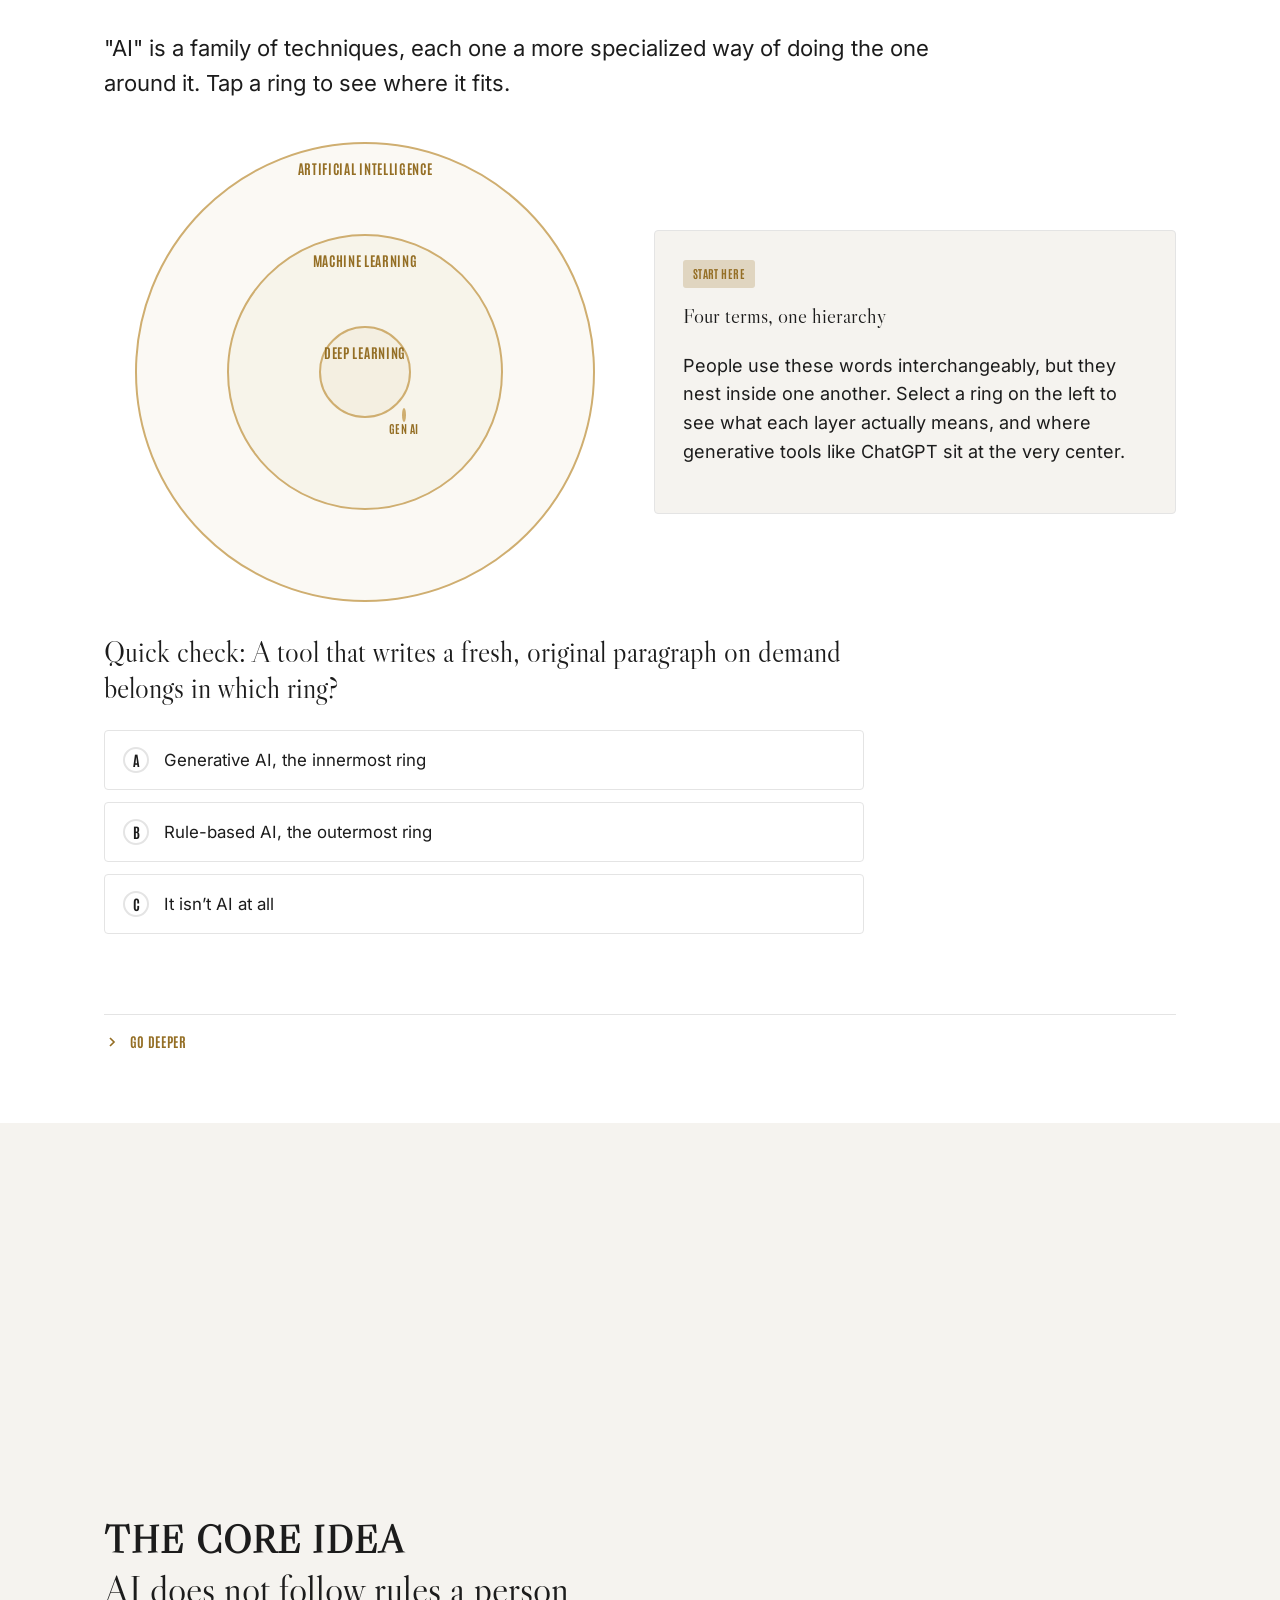
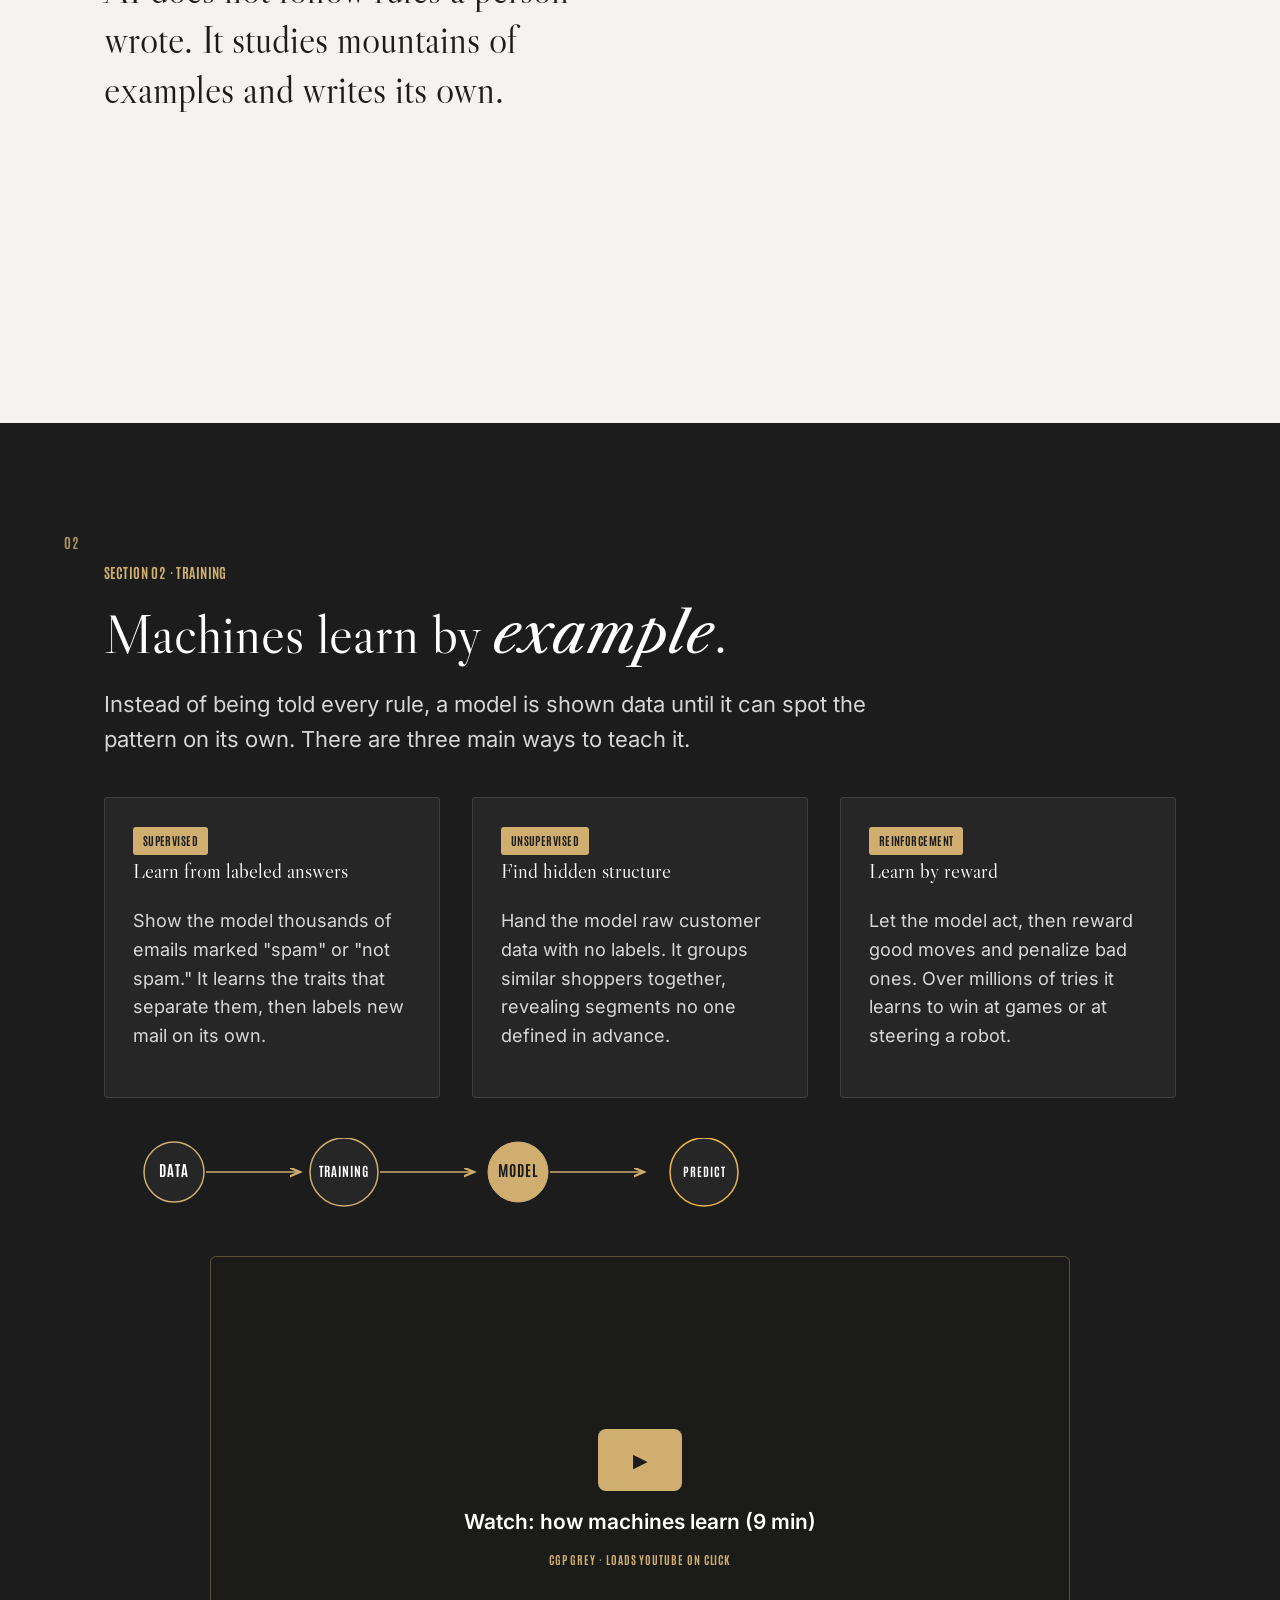
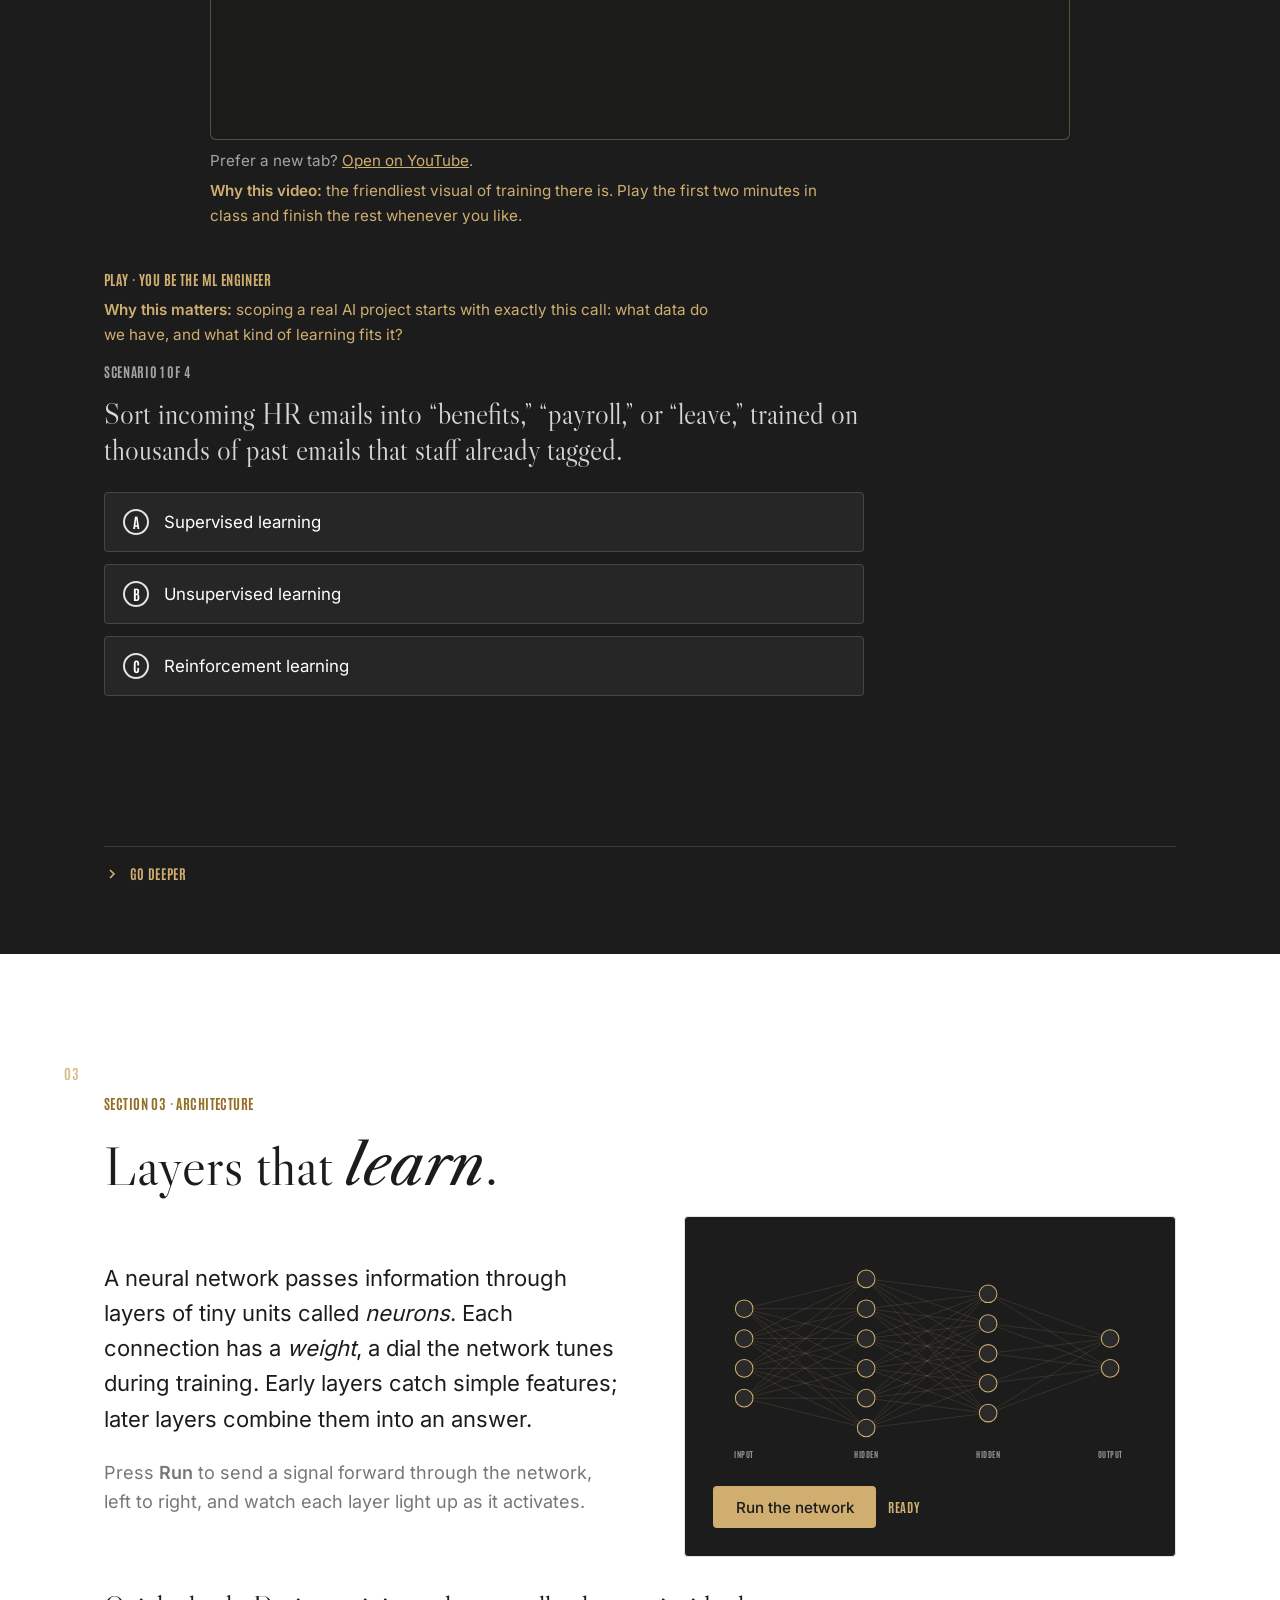
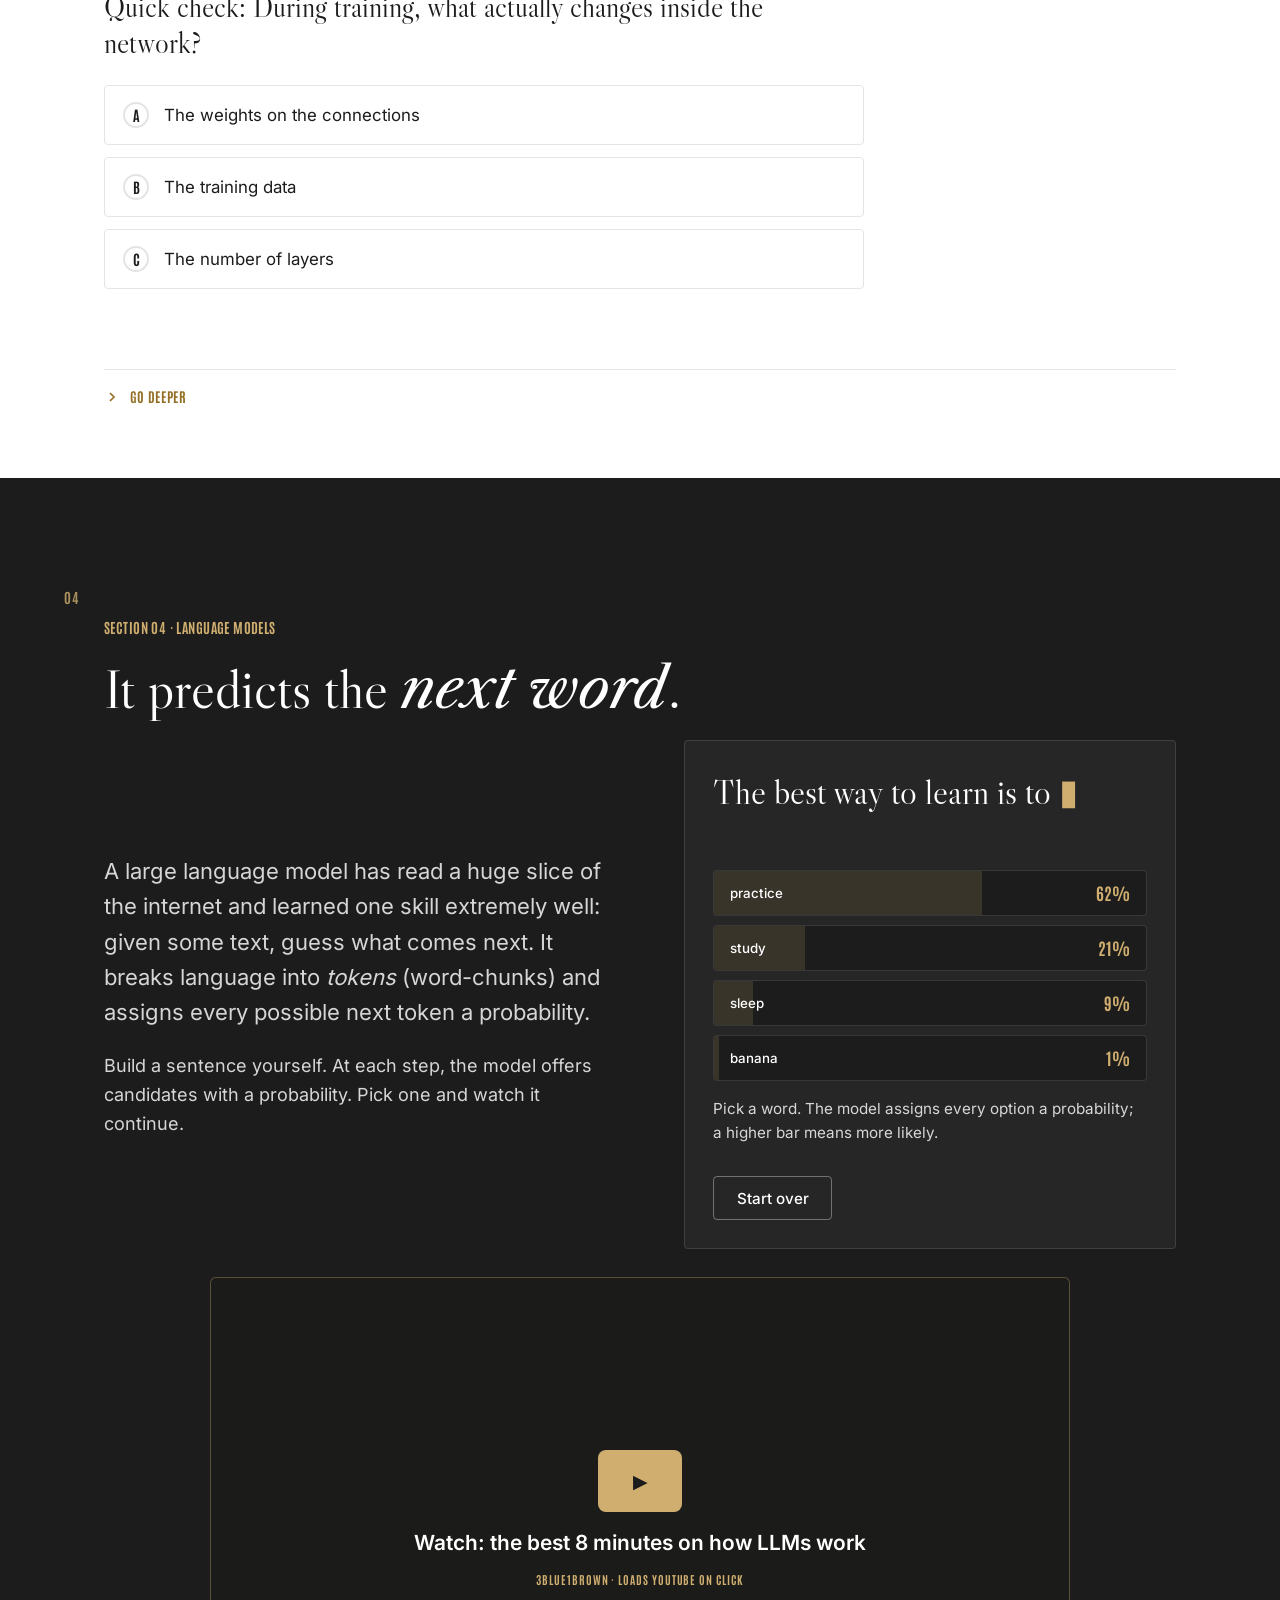
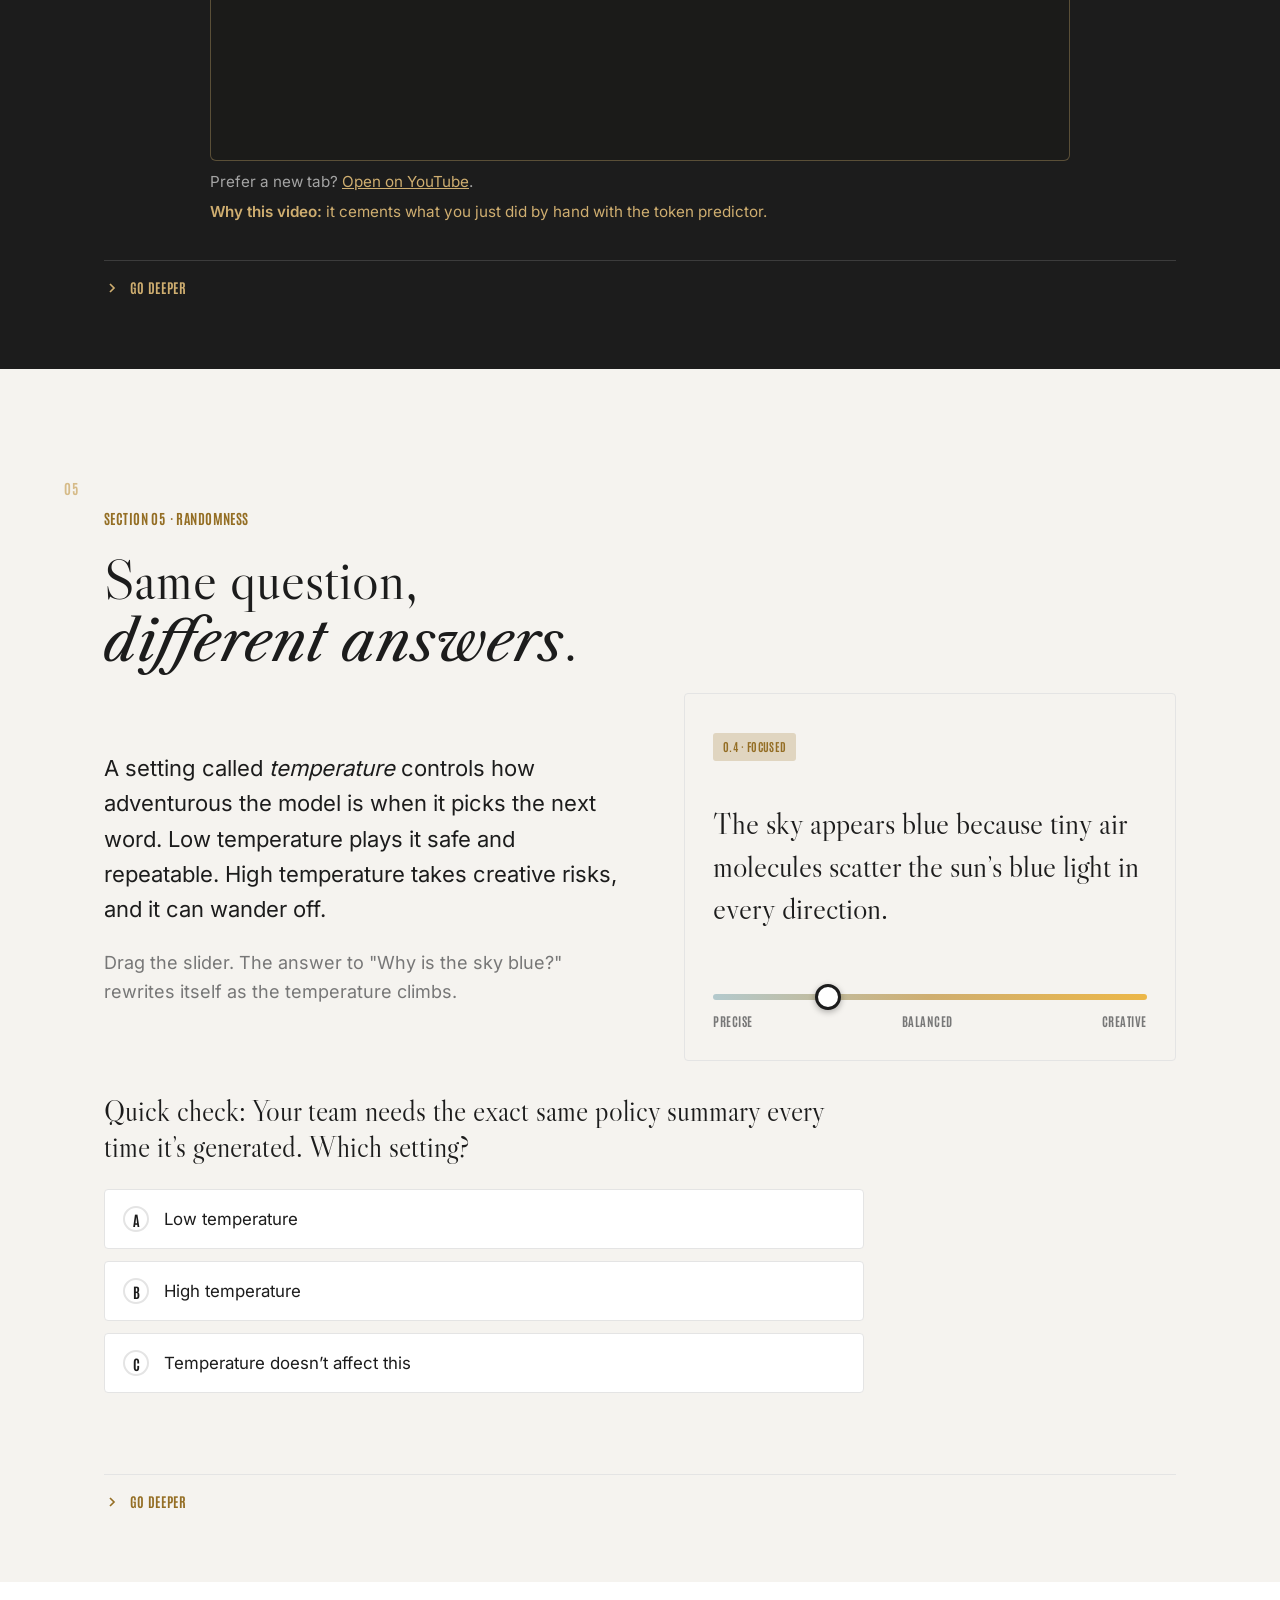
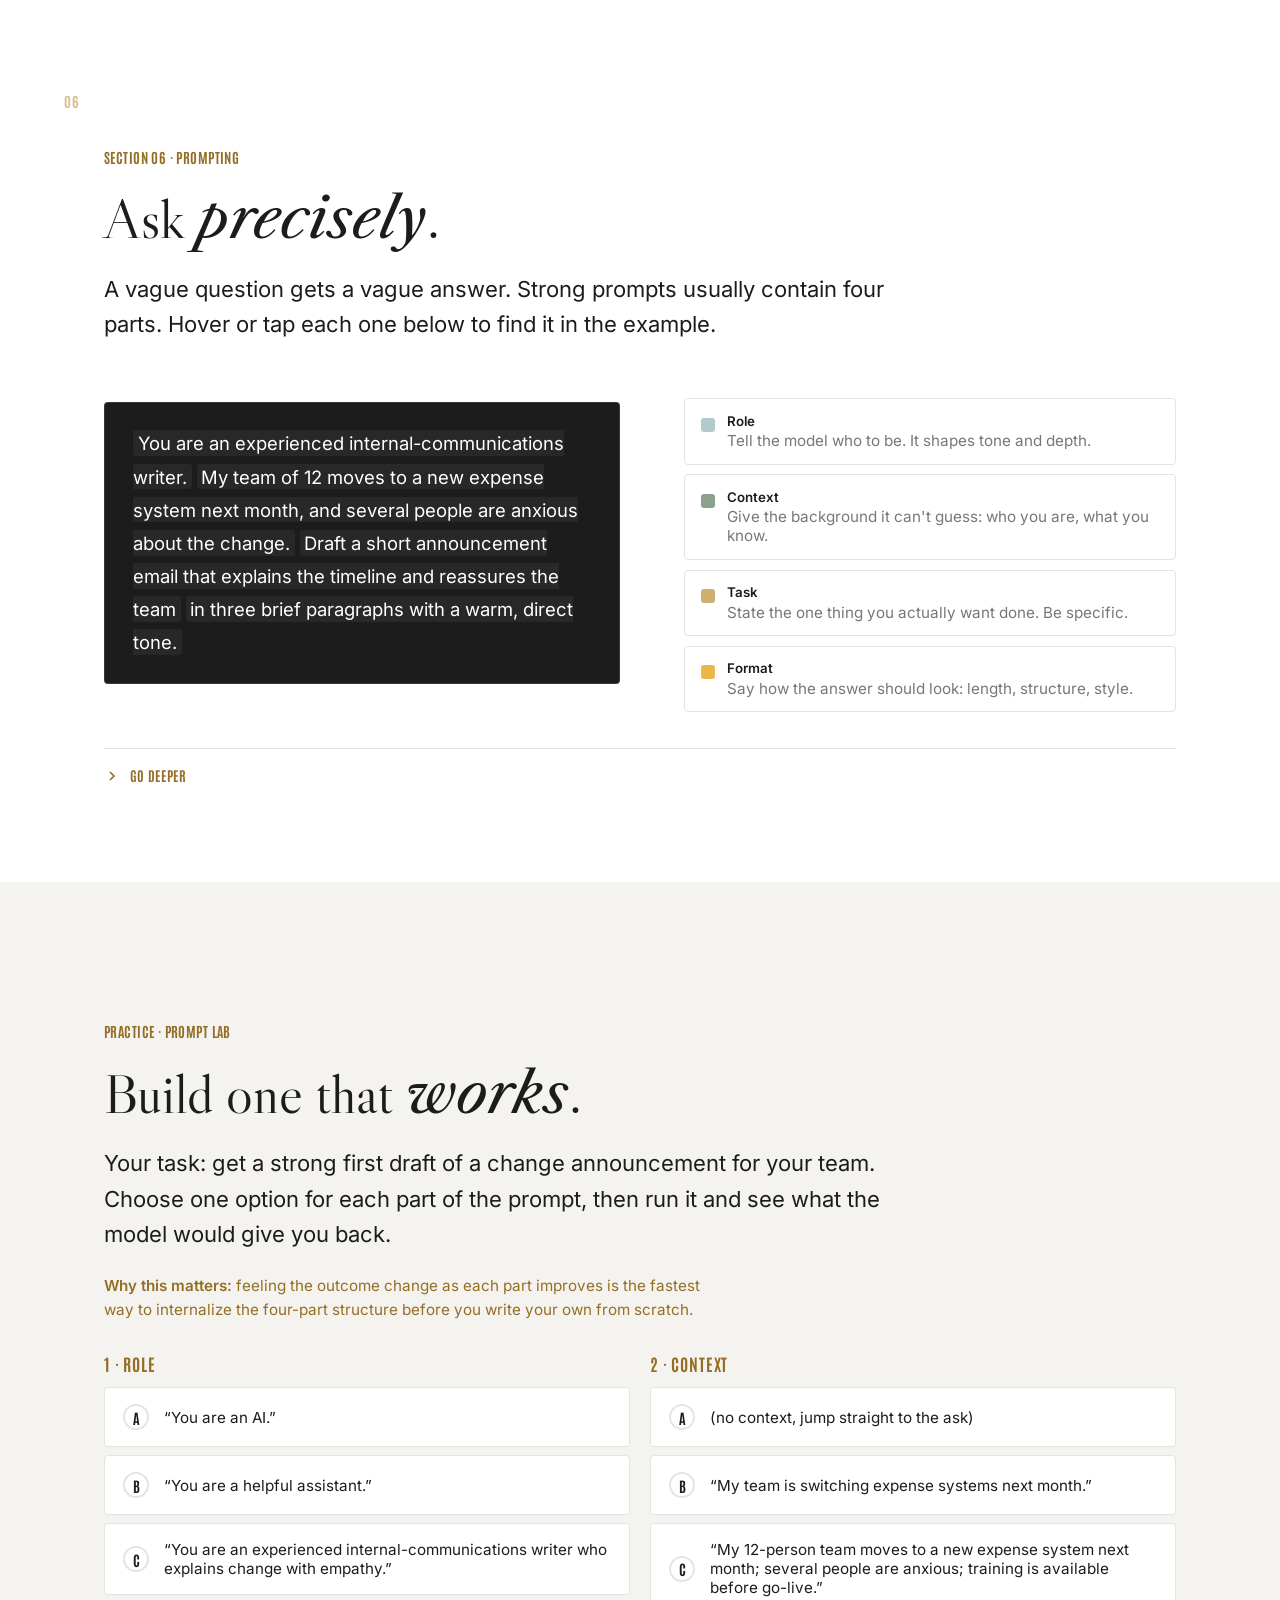
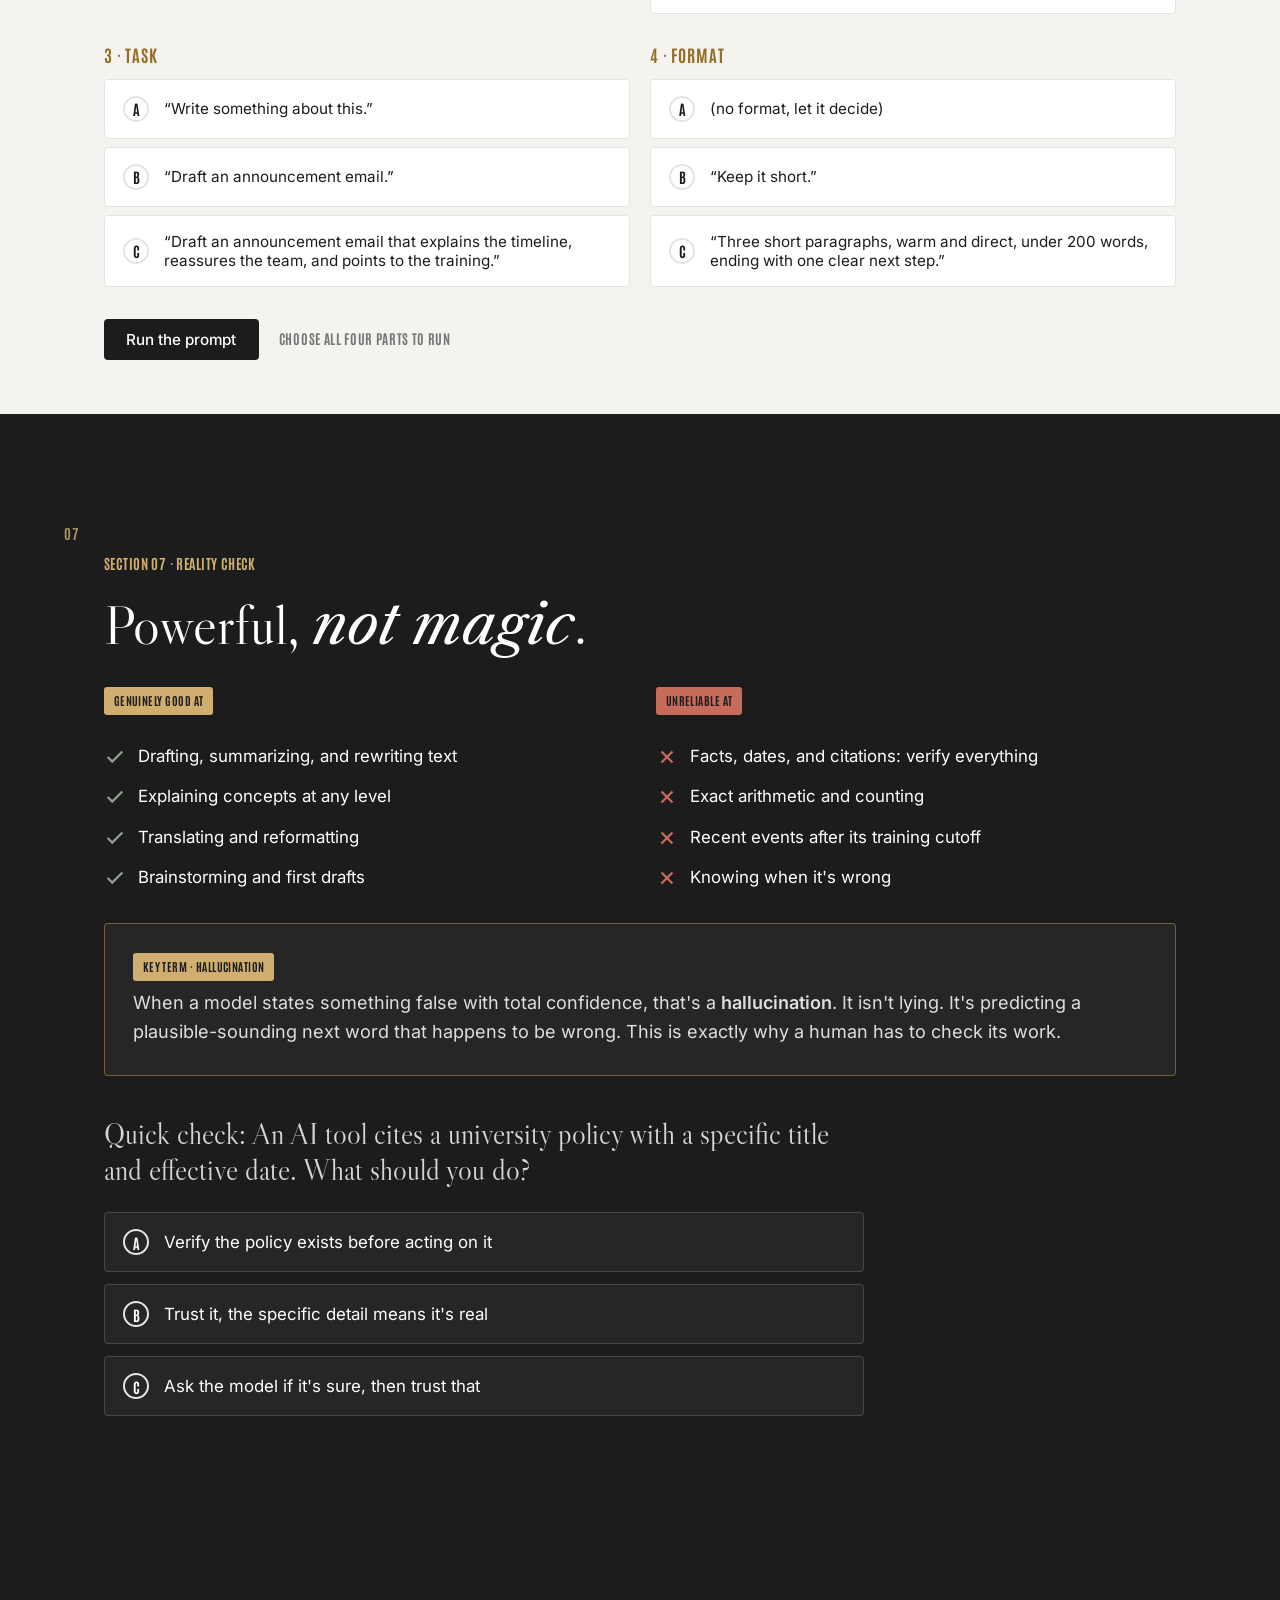
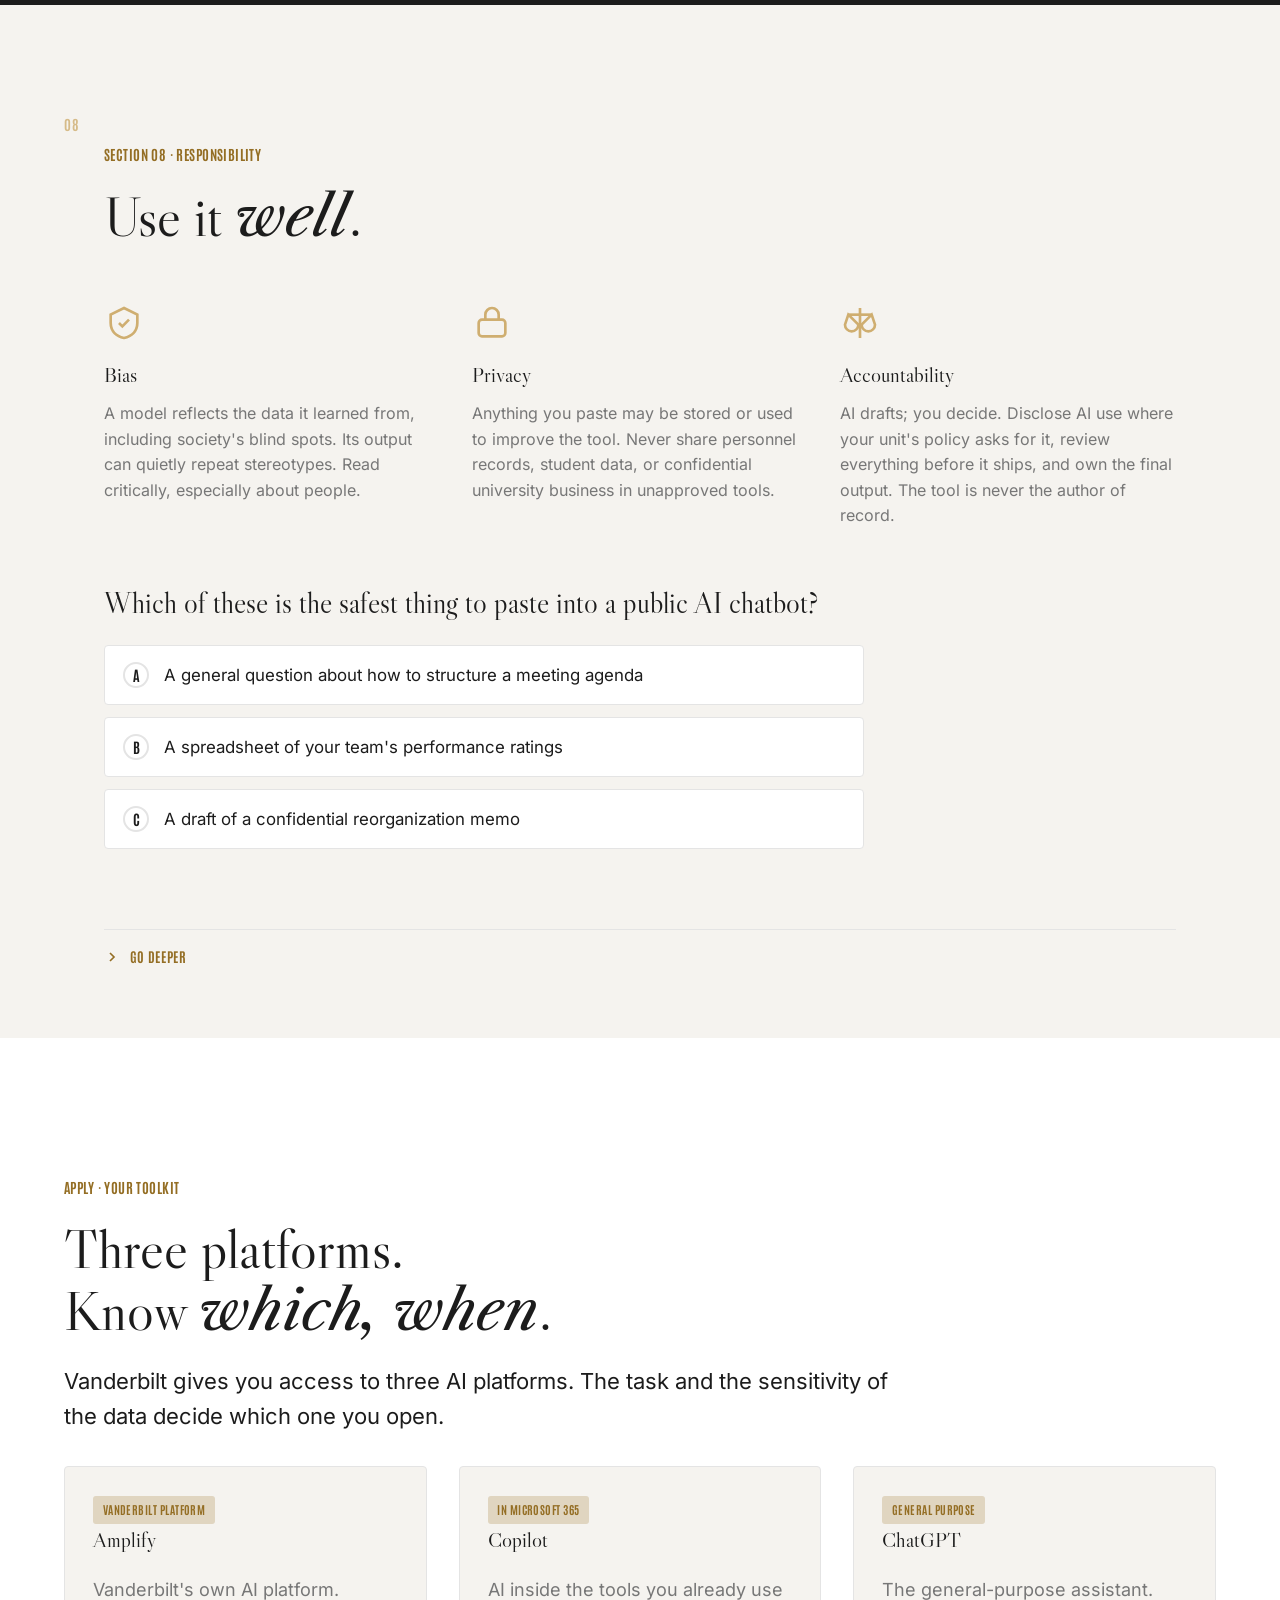
==== commit 511fc720: "Time audit: bottom-up two-path timing design (Full 91 / Core 60) The runbook's own components summed" ====
--- a/index.html
+++ b/index.html
@@ -74,7 +74,7 @@
       <p class="lead" data-reveal style="margin:1.5rem auto 0;max-width:44ch">Follow along on your own device. Every demo here is hands-on. Or just watch the screen; we'll drive.</p>
       <div class="hero__meta" data-reveal style="justify-content:center">
         <div><b>9</b> Core concepts</div>
-        <div><b>60</b> Minutes</div>
+        <div><b>60–90</b> Minutes</div>
         <div><b>0</b> Prerequisites</div>
       </div>
       <div class="hero__cta" data-reveal style="justify-content:center">
@@ -163,7 +163,7 @@
         <summary><svg class="chev" viewBox="0 0 24 24" fill="none" stroke="currentColor" stroke-width="2.5" aria-hidden="true"><polyline points="9 18 15 12 9 6"/></svg> Go deeper</summary>
         <div class="deeper__body">
           <div><h4>In practice</h4><p>Rule-based AI runs your out-of-office replies and expense-flag thresholds. Machine learning ranks your inbox, filters spam, and forecasts demand. Deep learning transcribes your meetings and unlocks your phone. Generative AI drafts your emails. You already manage with AI every day. The new part is that it now <em>writes</em>.</p></div>
-          <div class="deeper__ask"><h4><span class="mode">As a group</span> · 5 min</h4>
+          <div class="deeper__ask"><h4><span class="mode">As a group</span> · 4 min</h4>
           <p class="why"><b>Why this matters:</b> Managers who can name where AI already sits in their stack make sharper tool and risk decisions.</p>
           <ol class="steps">
             <li>Call out tools your team touches every day, and have someone capture the list.</li>
@@ -250,7 +250,7 @@
         <summary><svg class="chev" viewBox="0 0 24 24" fill="none" stroke="currentColor" stroke-width="2.5" aria-hidden="true"><polyline points="9 18 15 12 9 6"/></svg> Go deeper</summary>
         <div class="deeper__body">
           <div><h4>In practice</h4><ul><li><b>Supervised, at work:</b> a ticket router trained on last year’s categorized help requests.</li><li><b>Unsupervised, at work:</b> clustering open-ended survey comments into themes nobody predefined.</li><li><b>Reinforcement, at work:</b> a scheduling assistant that improves as invites get accepted or declined.</li></ul></div>
-          <div class="deeper__ask"><h4><span class="mode">As a group</span> · 5 min</h4>
+          <div class="deeper__ask"><h4><span class="mode">As a group</span> · 4 min</h4>
           <p class="why"><b>Why this matters:</b> Matching your data to a learning type is the first question in any AI project-scoping conversation.</p>
           <ol class="steps">
             <li>Pick one dataset your unit already produces as a byproduct of normal work (tickets, requests, survey comments).</li>
@@ -295,7 +295,7 @@
         <summary><svg class="chev" viewBox="0 0 24 24" fill="none" stroke="currentColor" stroke-width="2.5" aria-hidden="true"><polyline points="9 18 15 12 9 6"/></svg> Go deeper</summary>
         <div class="deeper__body">
           <div><h4>In practice</h4><p>No engineer writes “pointy ears = cat.” The network invents its own features by adjusting millions of weights until its guesses stop being wrong. That’s why even its builders often can’t fully explain one specific decision. The logic lives in the weights, not in readable rules. It’s also why “audit the code” is the wrong ask; “audit the training data and the outcomes” is the right one. Want the visual math? <a href="https://www.youtube.com/playlist?list=PLZHQObOWTQDNU6R1_67000Dx_ZCJB-3pi" target="_blank" rel="noopener" style="text-decoration:underline">3Blue1Brown's Neural Networks series</a> is the gold standard.</p></div>
-          <div class="deeper__ask"><h4><span class="mode">As a group</span> · 5 min</h4>
+          <div class="deeper__ask"><h4><span class="mode">As a group</span> · 4 min</h4>
           <p class="why"><b>Why this matters:</b> You will be the one asked “why did the system decide that?” This builds your answer.</p>
           <ol class="steps">
             <li>One person names a consequential decision AI might help make at Vanderbilt (screening, routing, flagging).</li>
@@ -383,7 +383,7 @@
         <summary><svg class="chev" viewBox="0 0 24 24" fill="none" stroke="currentColor" stroke-width="2.5" aria-hidden="true"><polyline points="9 18 15 12 9 6"/></svg> Go deeper</summary>
         <div class="deeper__body">
           <div><h4>In practice</h4><p>Match the dial to the task. Summarizing a policy, drafting minutes, extracting action items: <b>low</b>, because you want the same right answer every time. Naming a program, brainstorming formats, writing a fresh opener: <b>higher</b>, because you want surprises. Many tools hide the dial, but you can steer it with words: “give me the standard answer” vs. “give me ten wild options.”</p></div>
-          <div class="deeper__ask"><h4><span class="mode">On your own</span> · 3 min</h4>
+          <div class="deeper__ask"><h4><span class="mode">On your own</span> · 2 min</h4>
           <p class="why"><b>Why this matters:</b> Knowing this dial exists turns “the AI is inconsistent” complaints into a control you manage.</p>
           <ol class="steps">
             <li>Set the slider where your most common work task belongs, then read that answer closely.</li>
@@ -498,7 +498,7 @@
         <summary><svg class="chev" viewBox="0 0 24 24" fill="none" stroke="currentColor" stroke-width="2.5" aria-hidden="true"><polyline points="9 18 15 12 9 6"/></svg> Go deeper</summary>
         <div class="deeper__body">
           <div><h4>In practice</h4><p>A working verification habit: <b>(1)</b> a fact, date, number, name, or citation: check the source. <b>(2)</b> a summary of a document you provided: spot-check two claims against the original. <b>(3)</b> a draft: you’re the editor, and nothing ships unread. The model is a brilliant first-draft machine and an unreliable reference librarian.</p></div>
-          <div class="deeper__ask"><h4><span class="mode">As a group</span> · 5 min</h4>
+          <div class="deeper__ask"><h4><span class="mode">As a group</span> · 4 min</h4>
           <p class="why"><b>Why this matters:</b> Unverified AI output is the fastest way teams get burned; this creates your team’s named check.</p>
           <ol class="steps">
             <li>Each person shares the task they wrote down in Section 04.</li>
@@ -547,7 +547,7 @@
         <summary><svg class="chev" viewBox="0 0 24 24" fill="none" stroke="currentColor" stroke-width="2.5" aria-hidden="true"><polyline points="9 18 15 12 9 6"/></svg> Go deeper</summary>
         <div class="deeper__body">
           <div><h4>In practice</h4><p>Guardrails that scale for a team: use university-approved AI tools for anything touching university data; when in doubt, treat a prompt like a public post; agree where disclosure is expected (external communications, evaluations, anything signed with your name); and keep a human accountable for every output. “The AI wrote it” is never an acceptable answer.</p></div>
-          <div class="deeper__ask"><h4><span class="mode">As a group</span> · 7 min</h4>
+          <div class="deeper__ask"><h4><span class="mode">As a group</span> · 5 min</h4>
           <p class="why"><b>Why this matters:</b> A shared sentence beats a policy nobody read. This becomes your team’s working agreement.</p>
           <ol class="steps">
             <li>Draft one sentence of team policy together: “On our team, we use AI for ___, never for ___, and we disclose when ___.”</li>
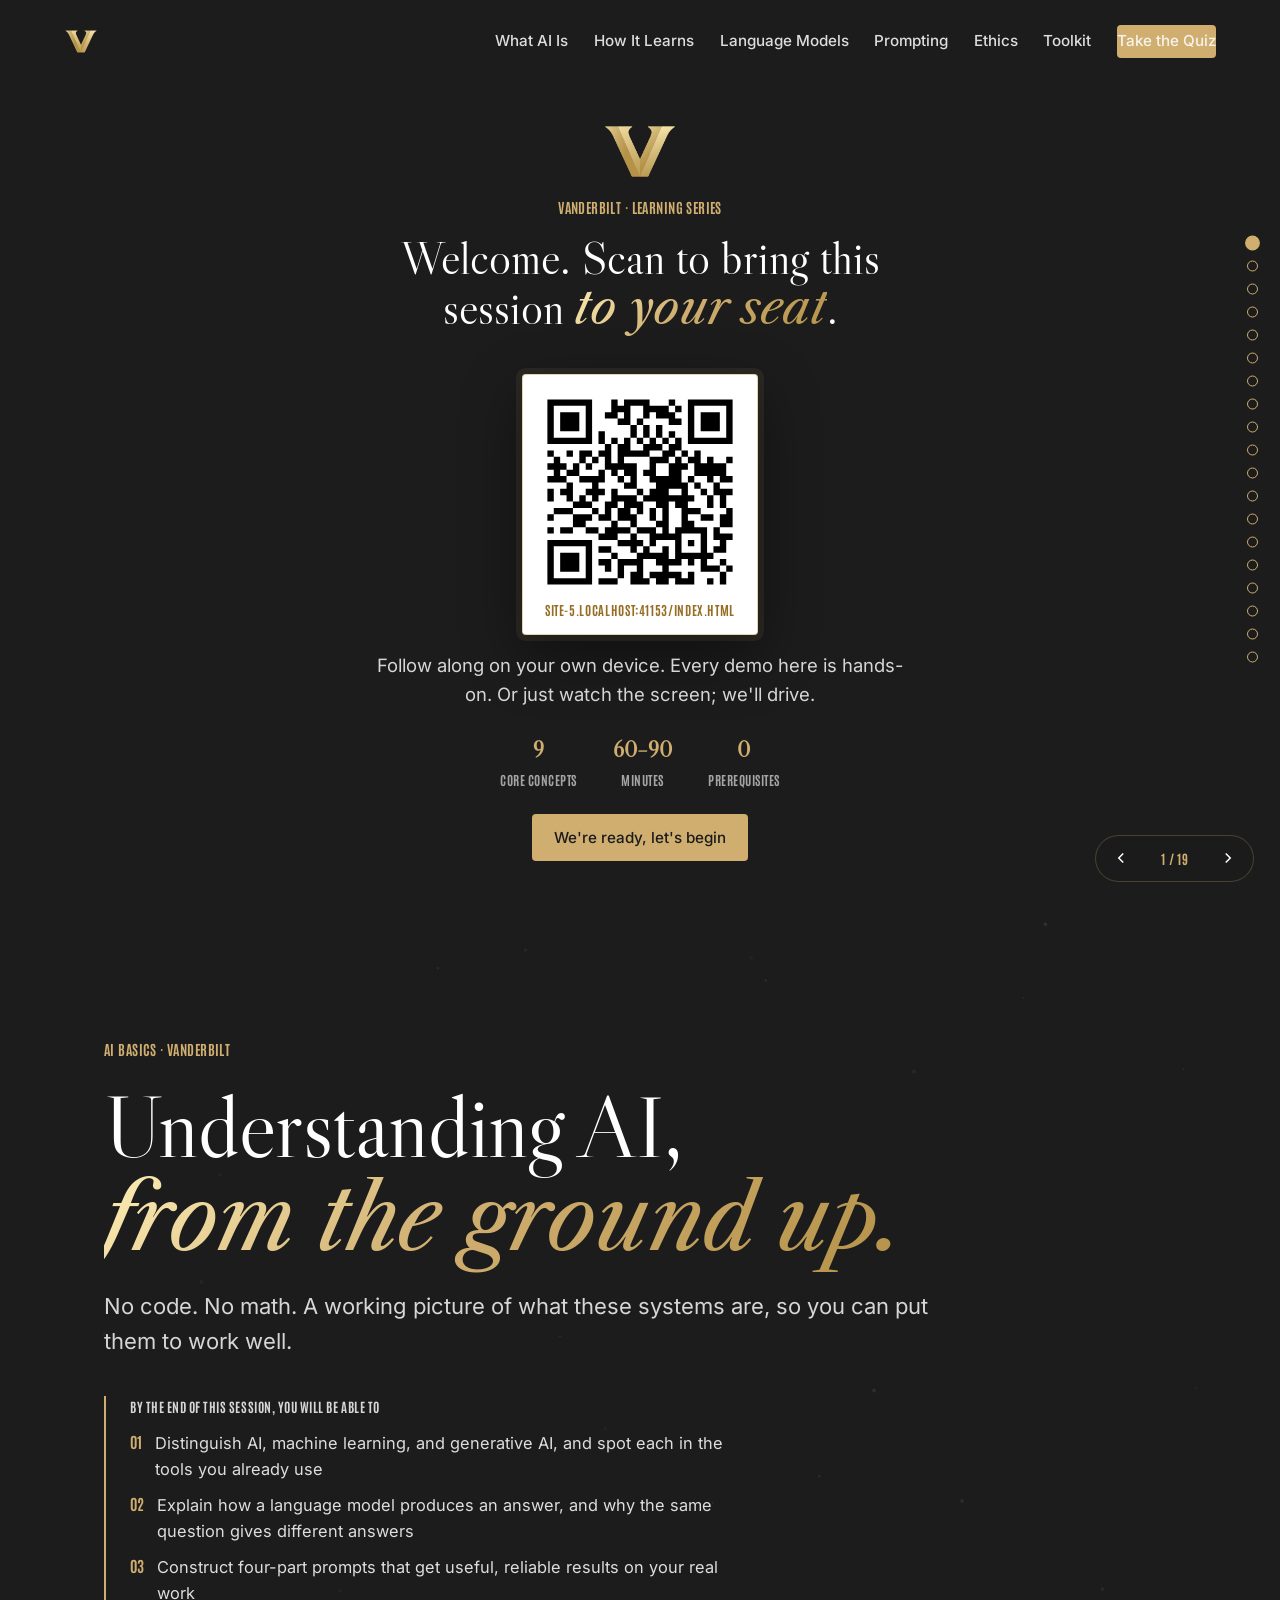
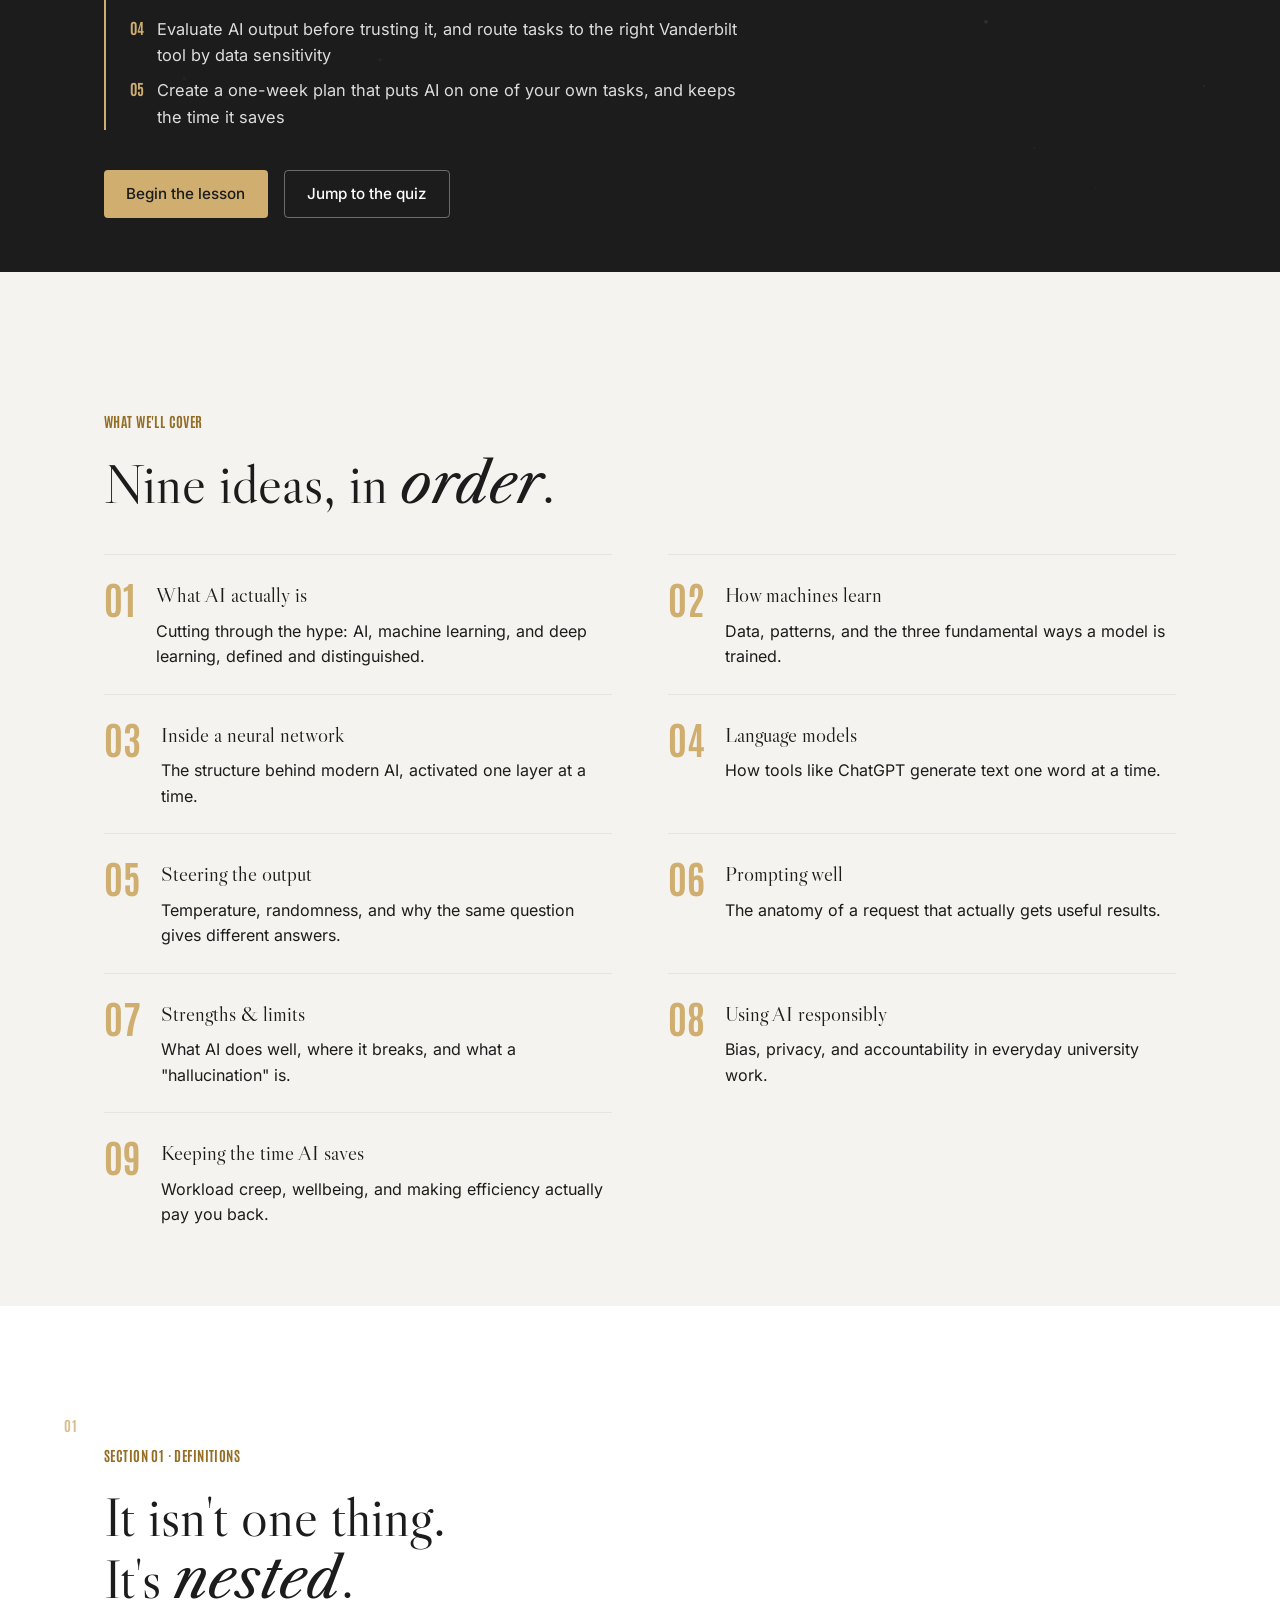
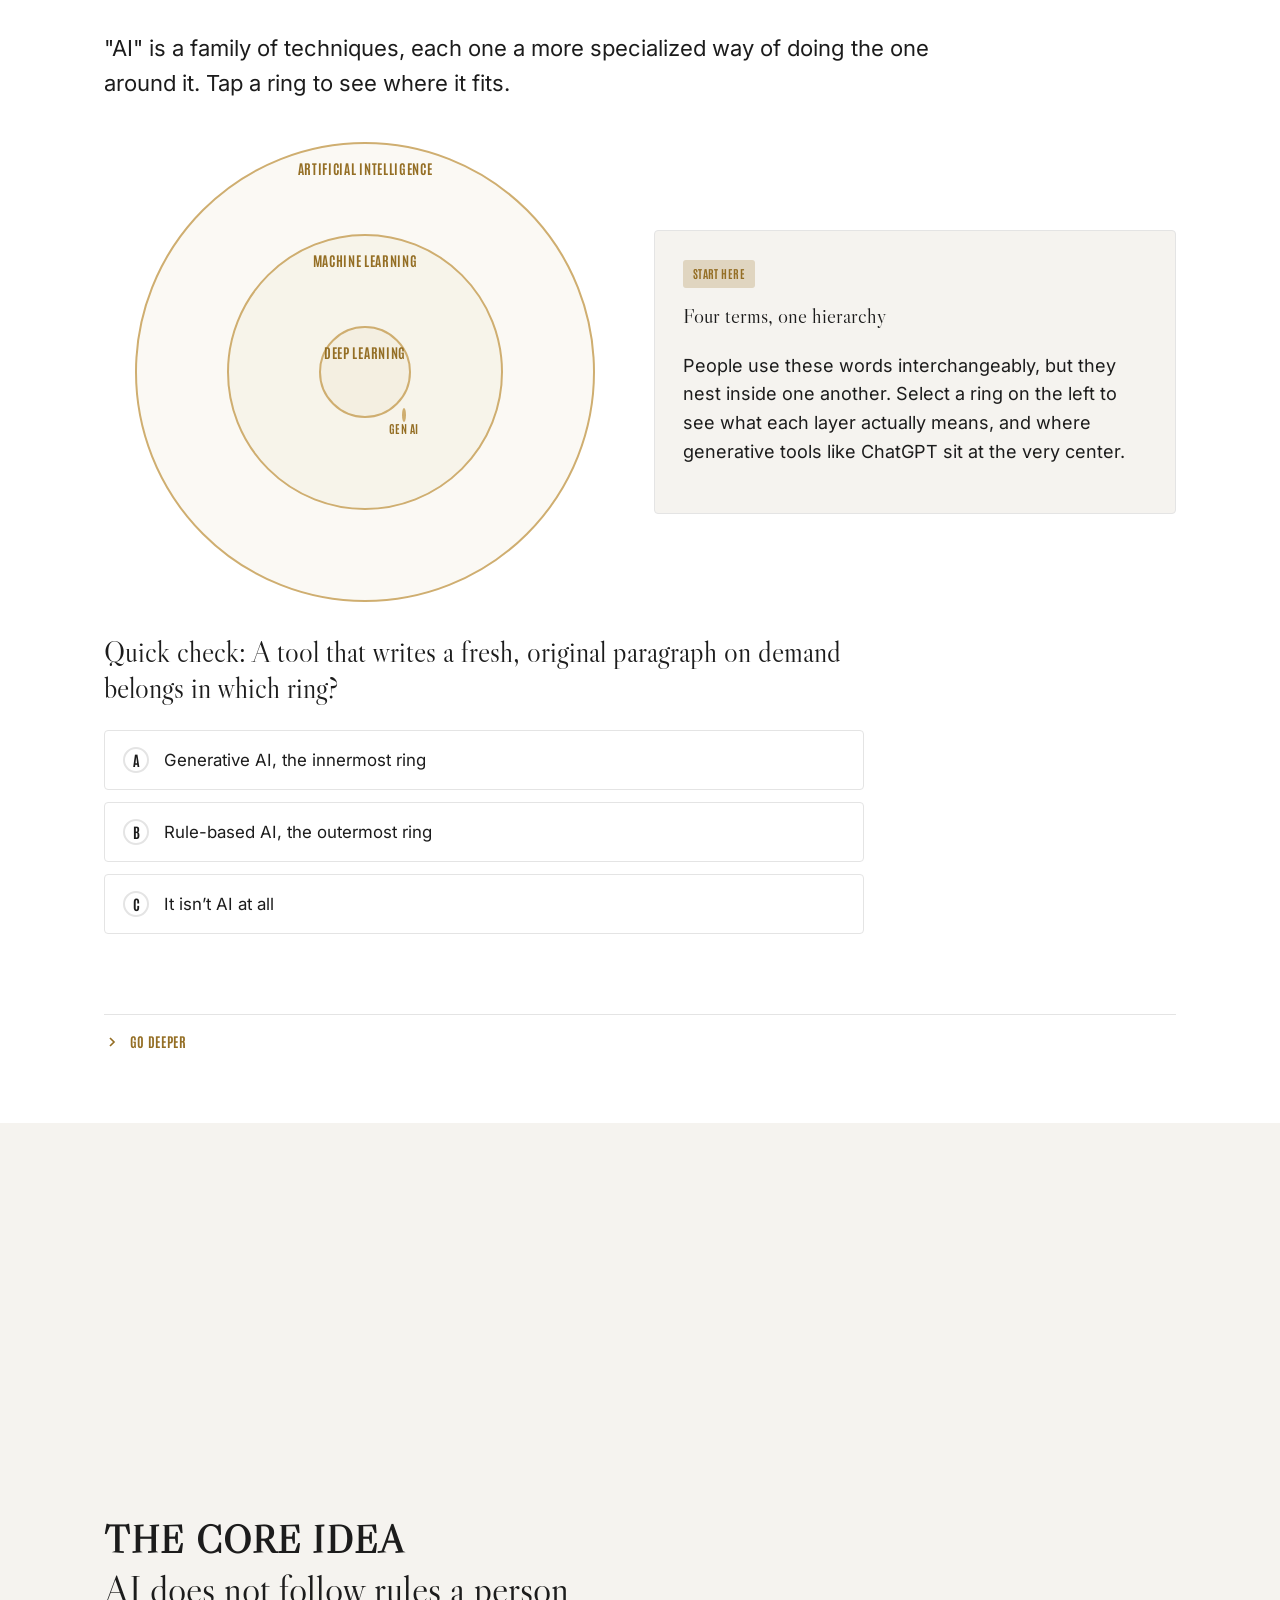
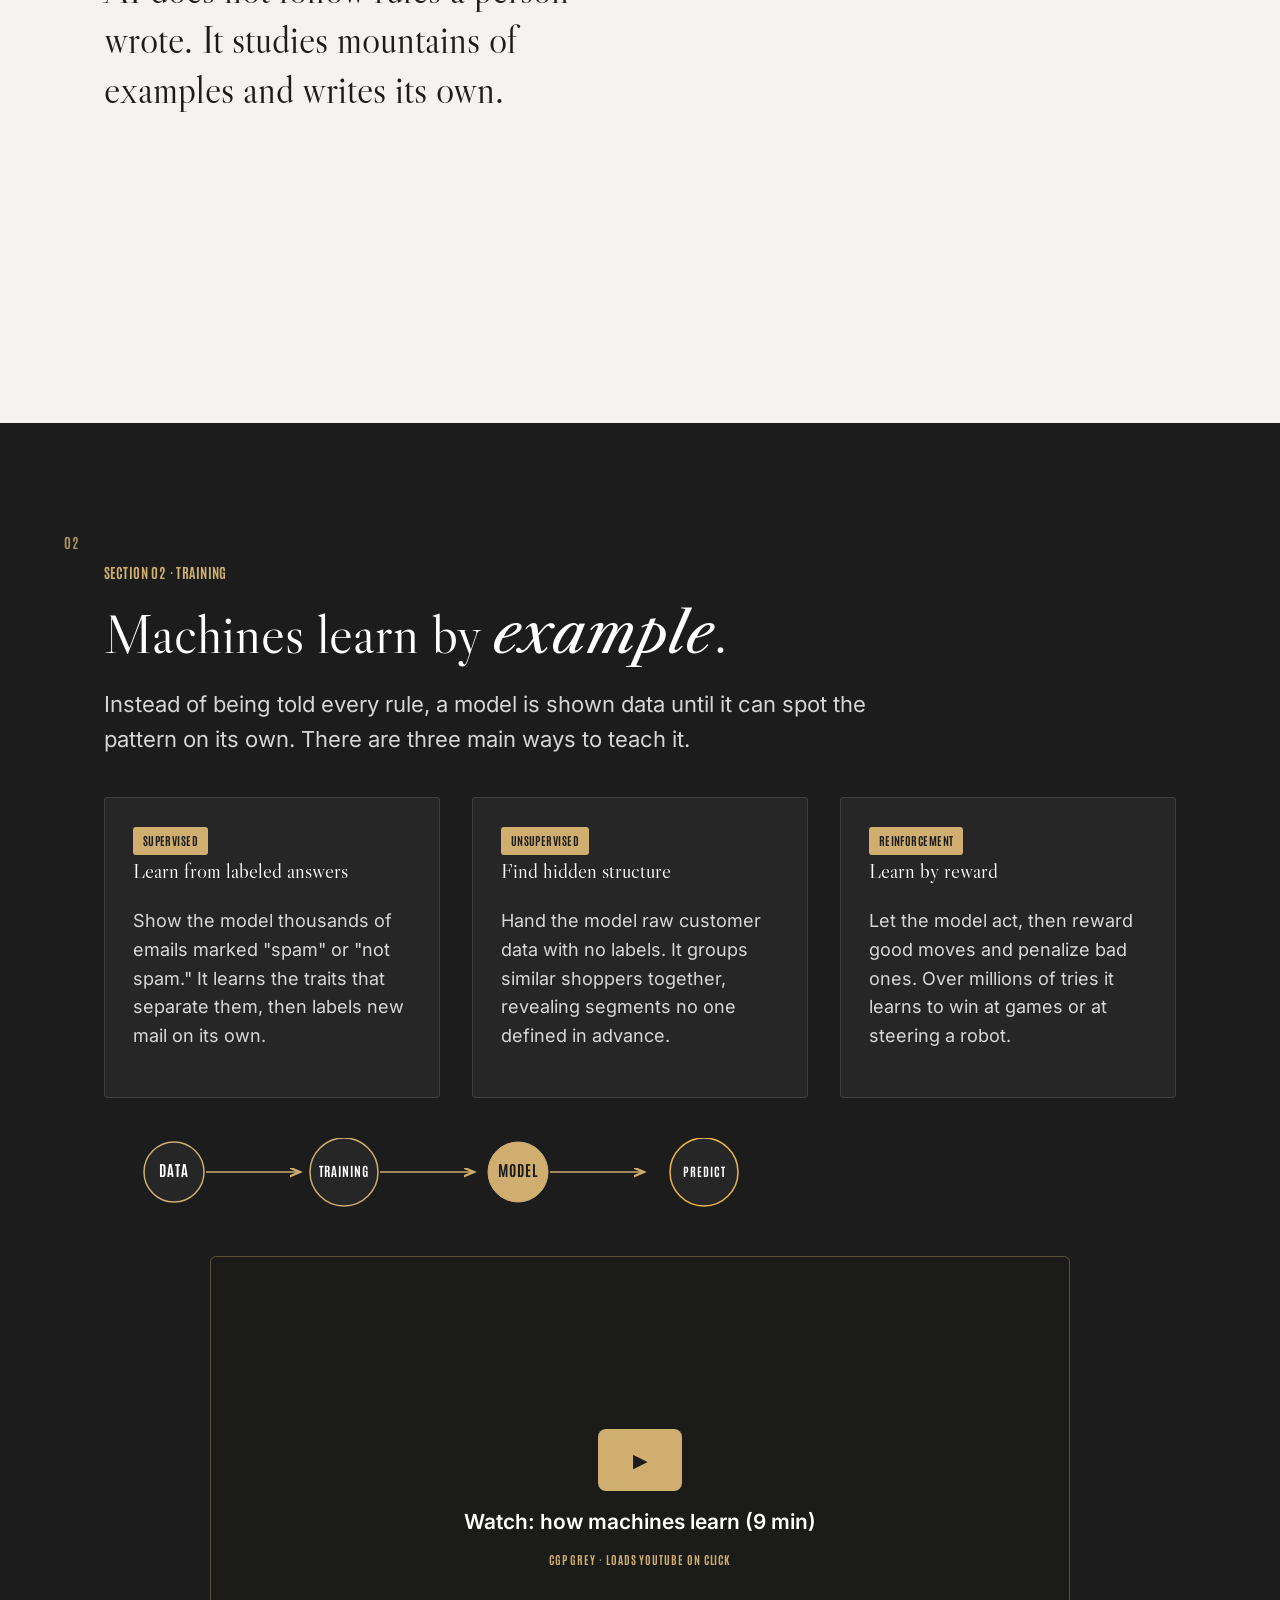
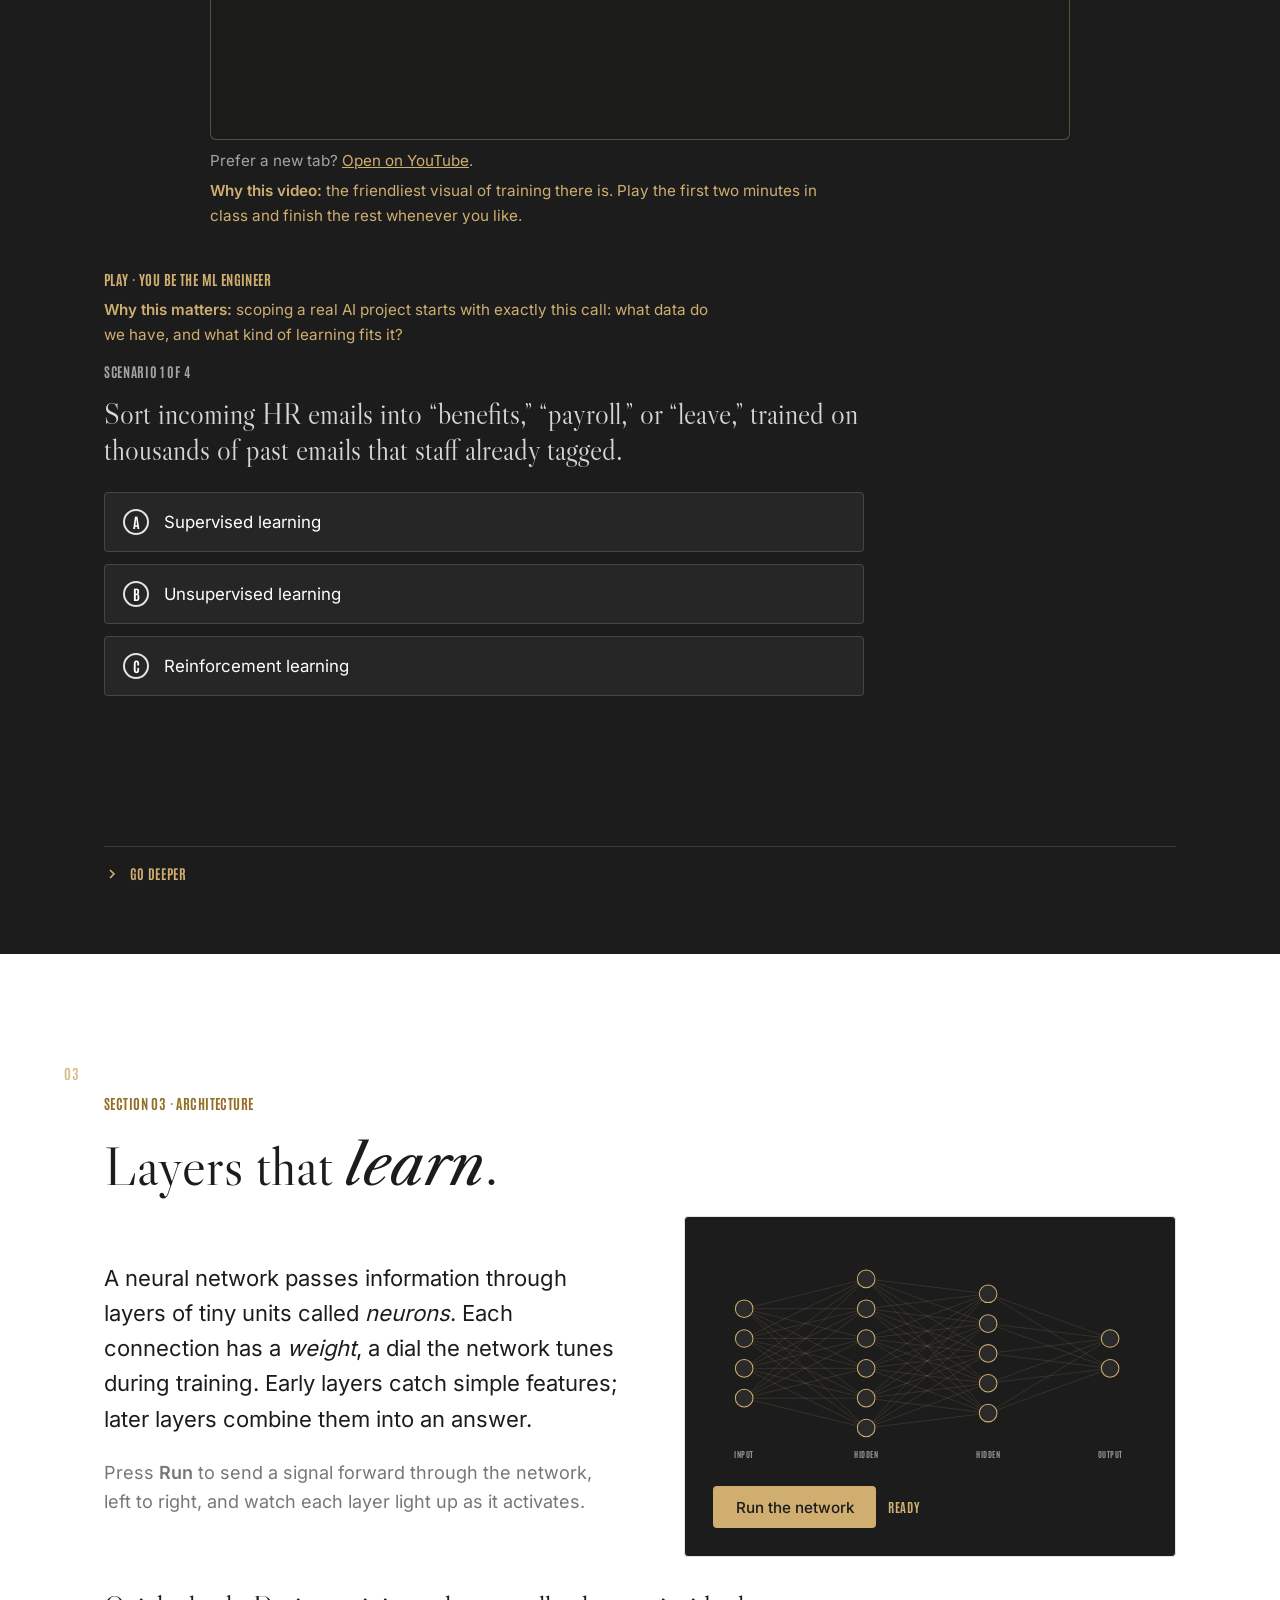
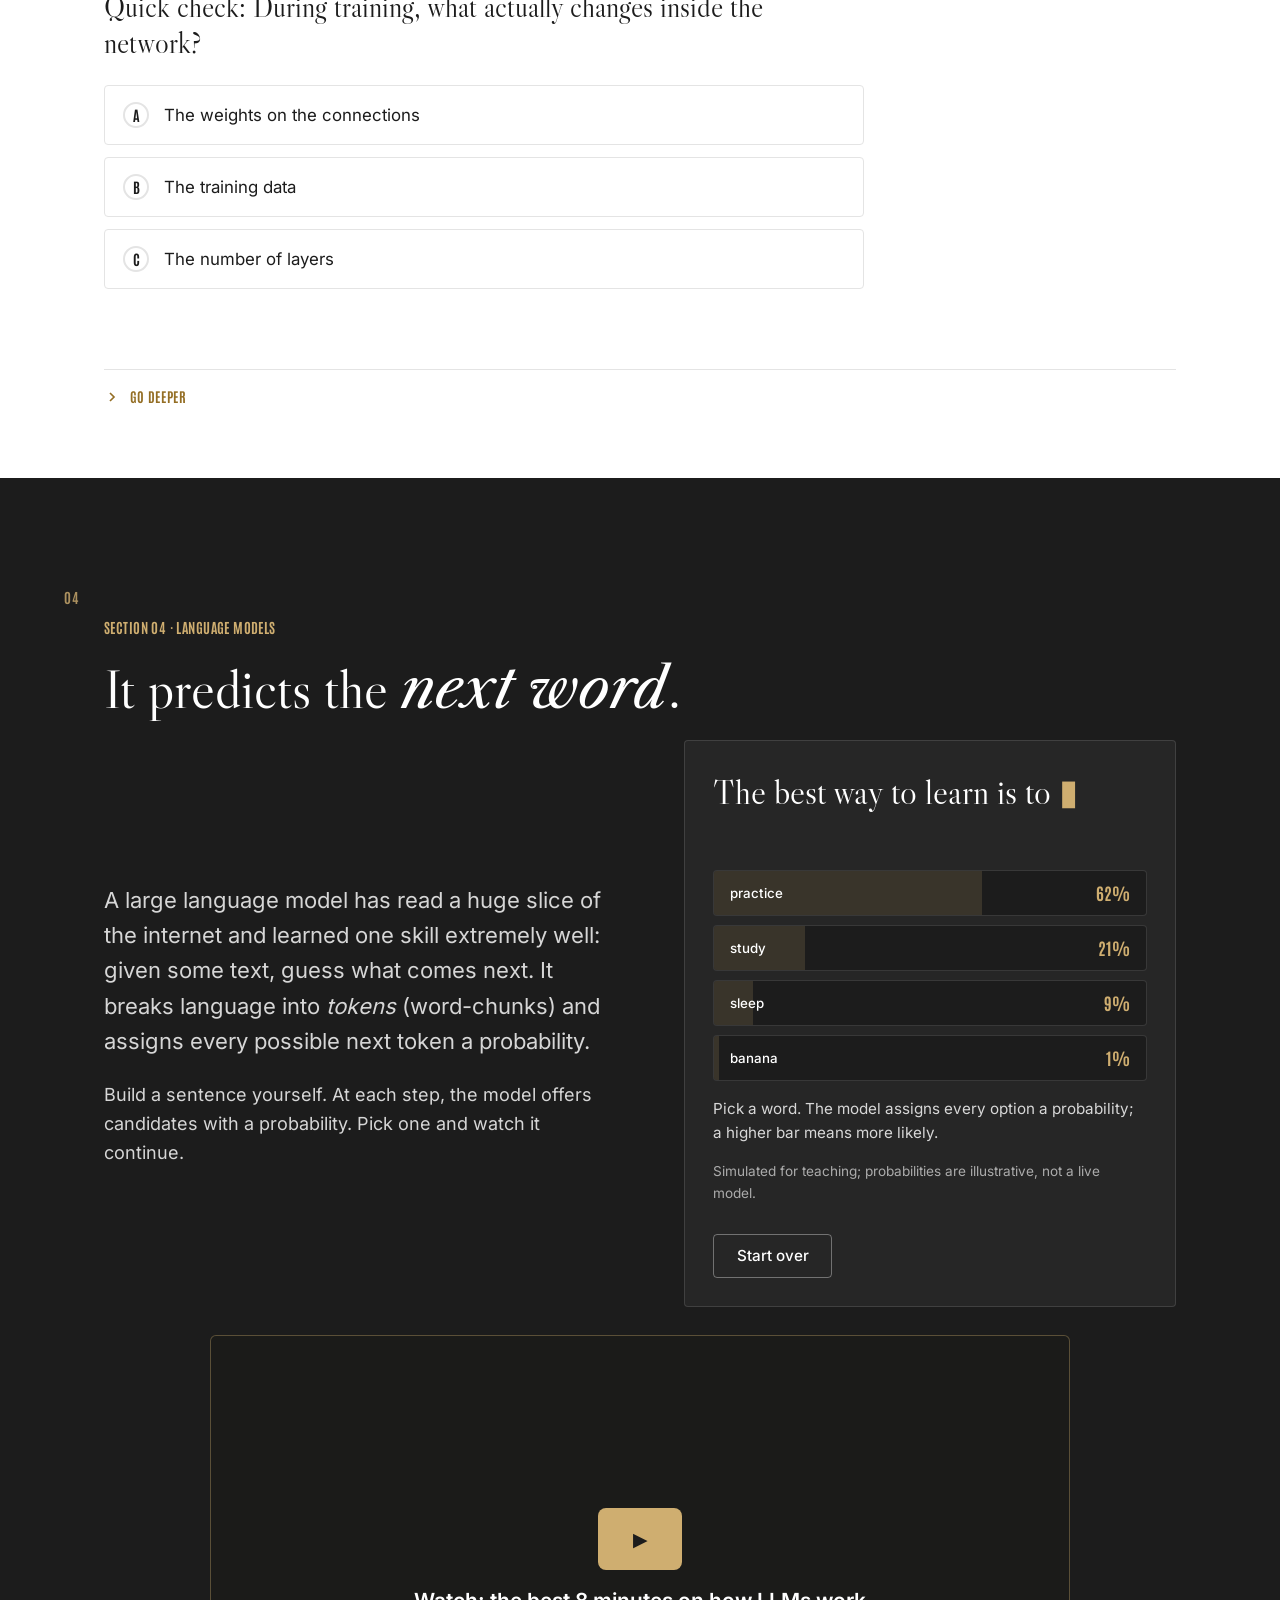
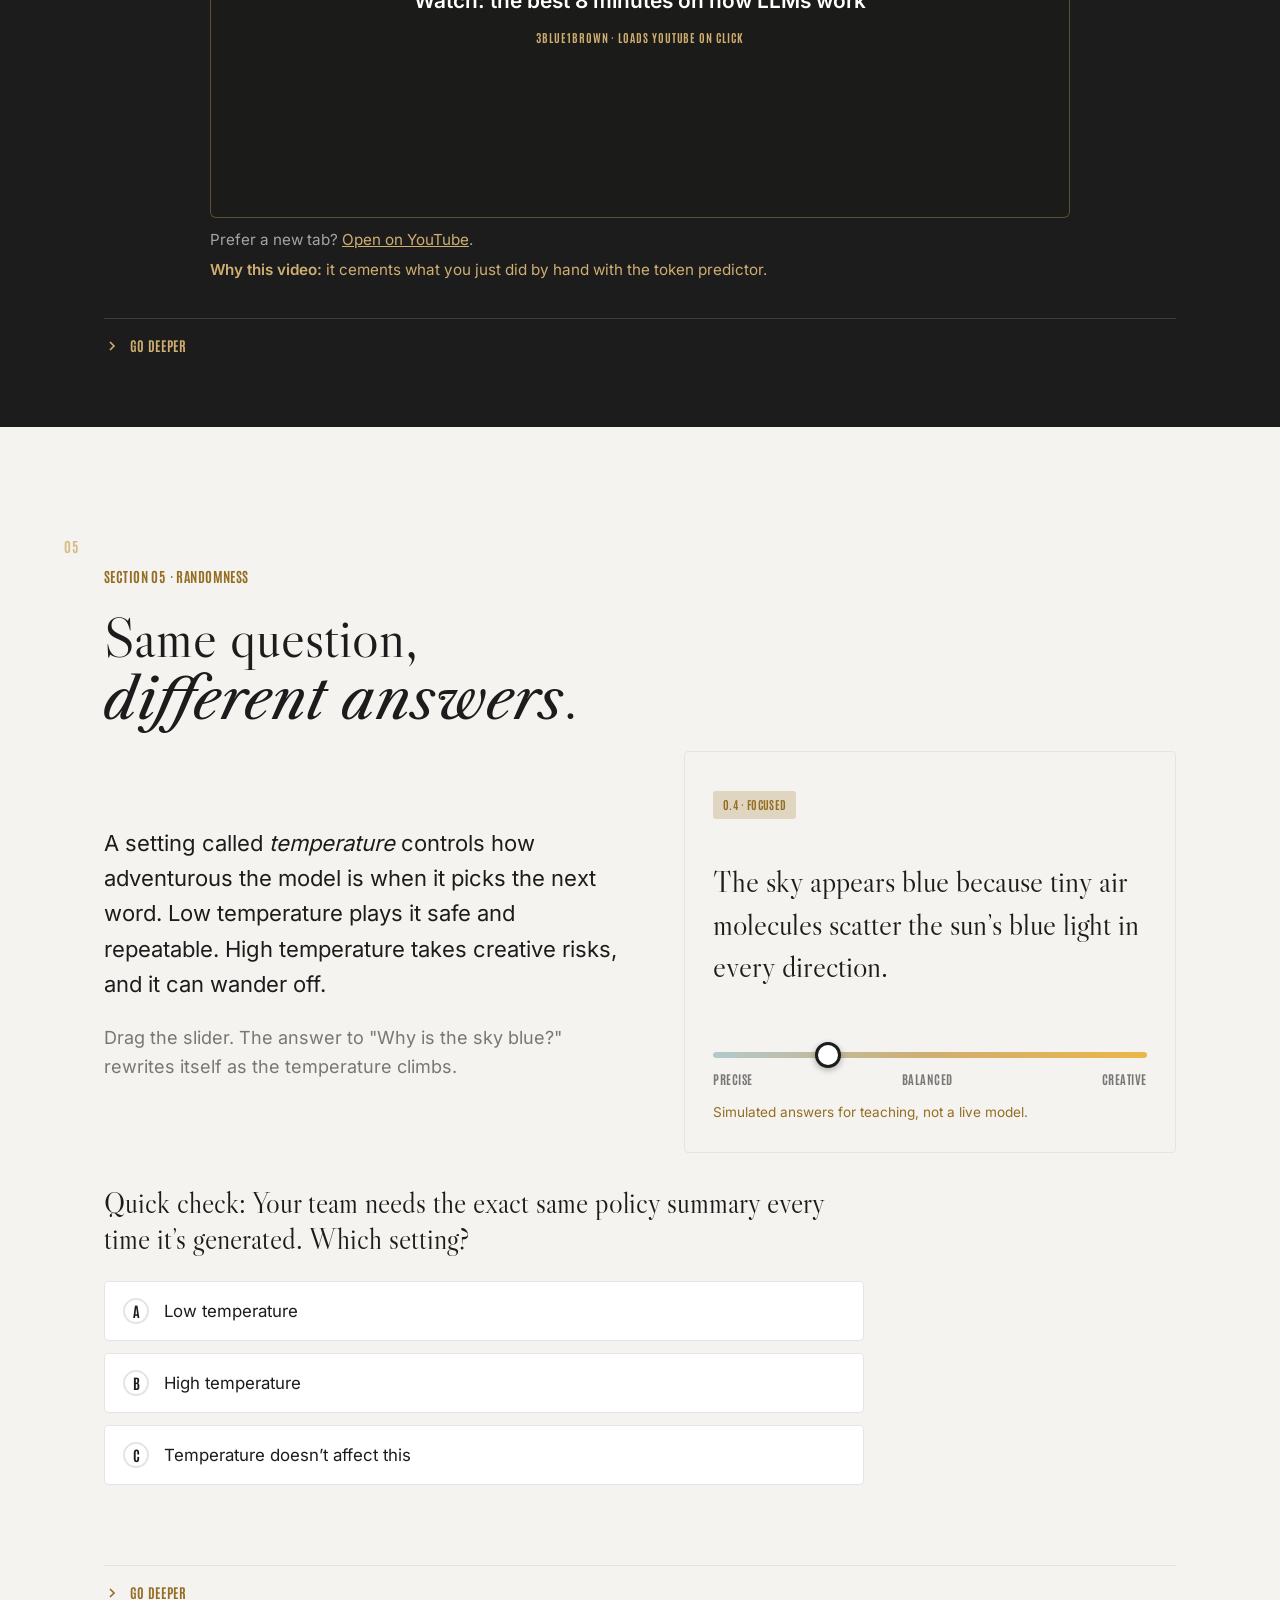
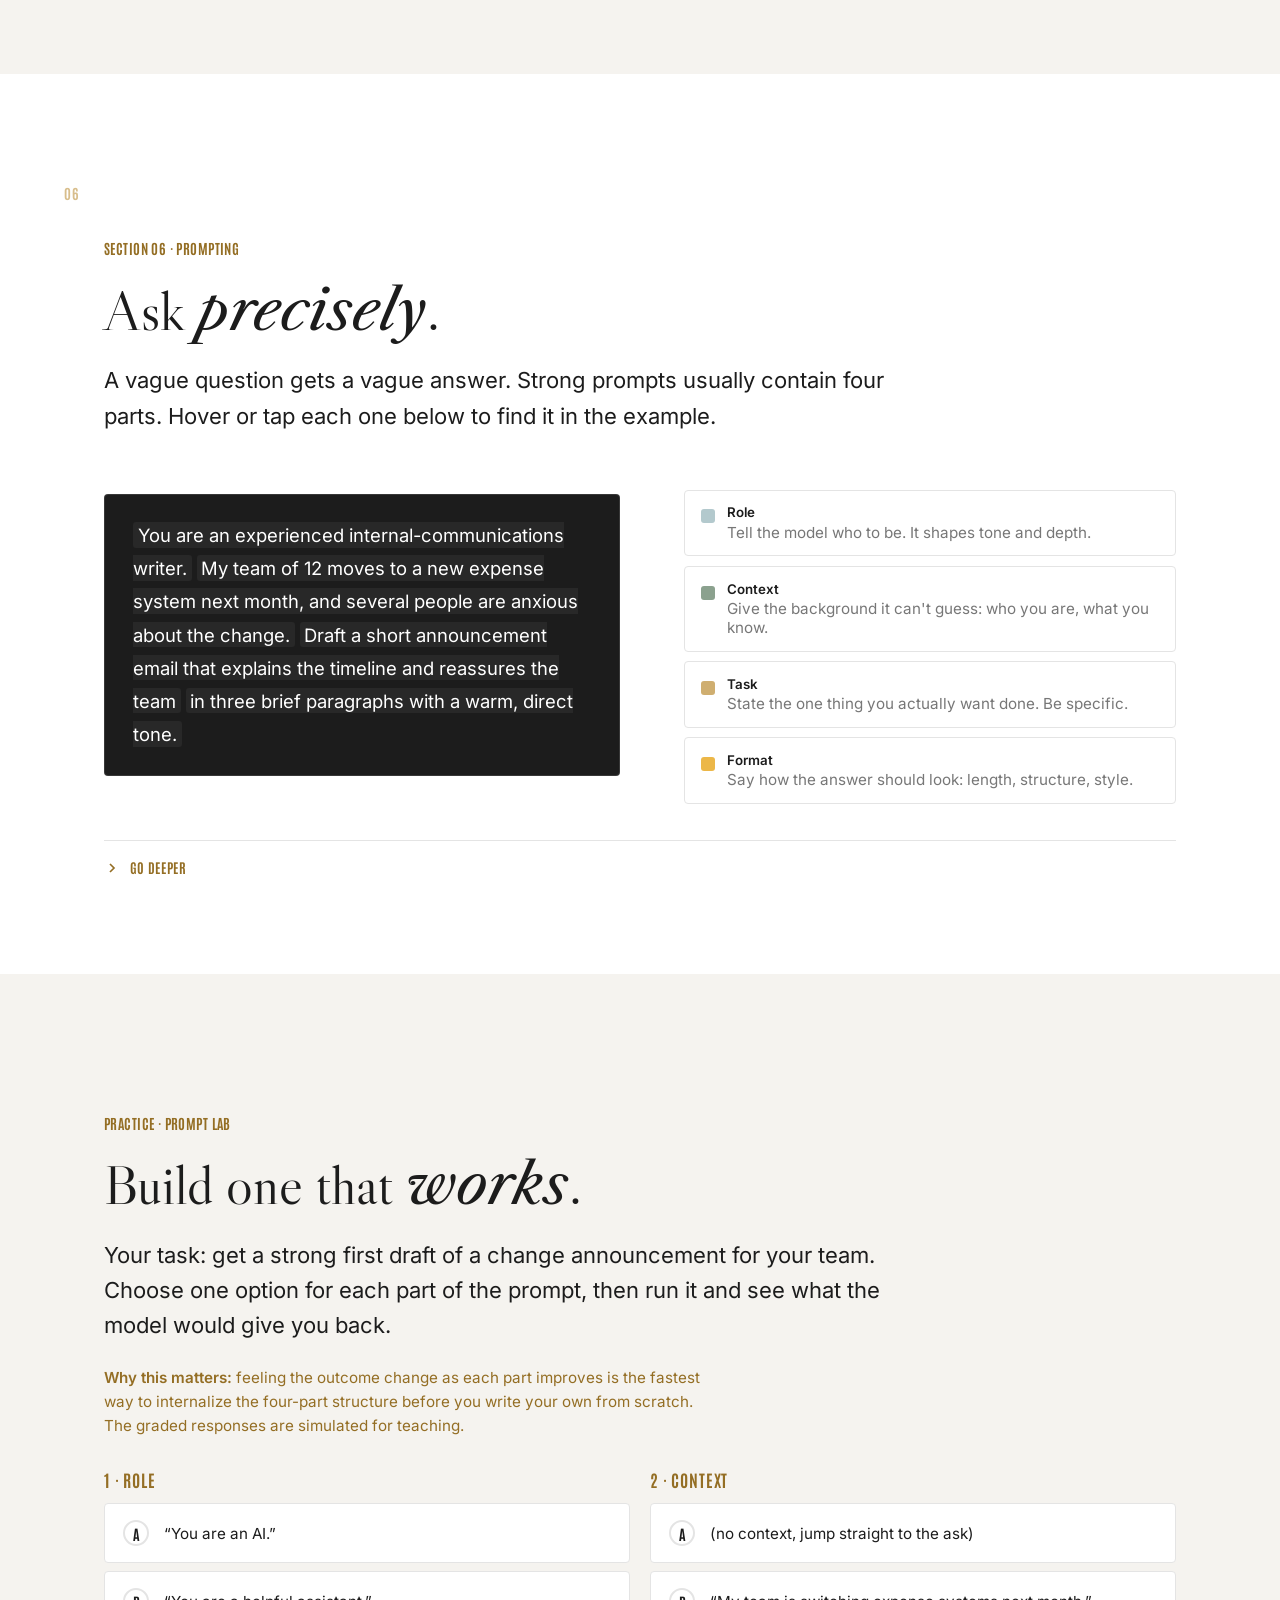
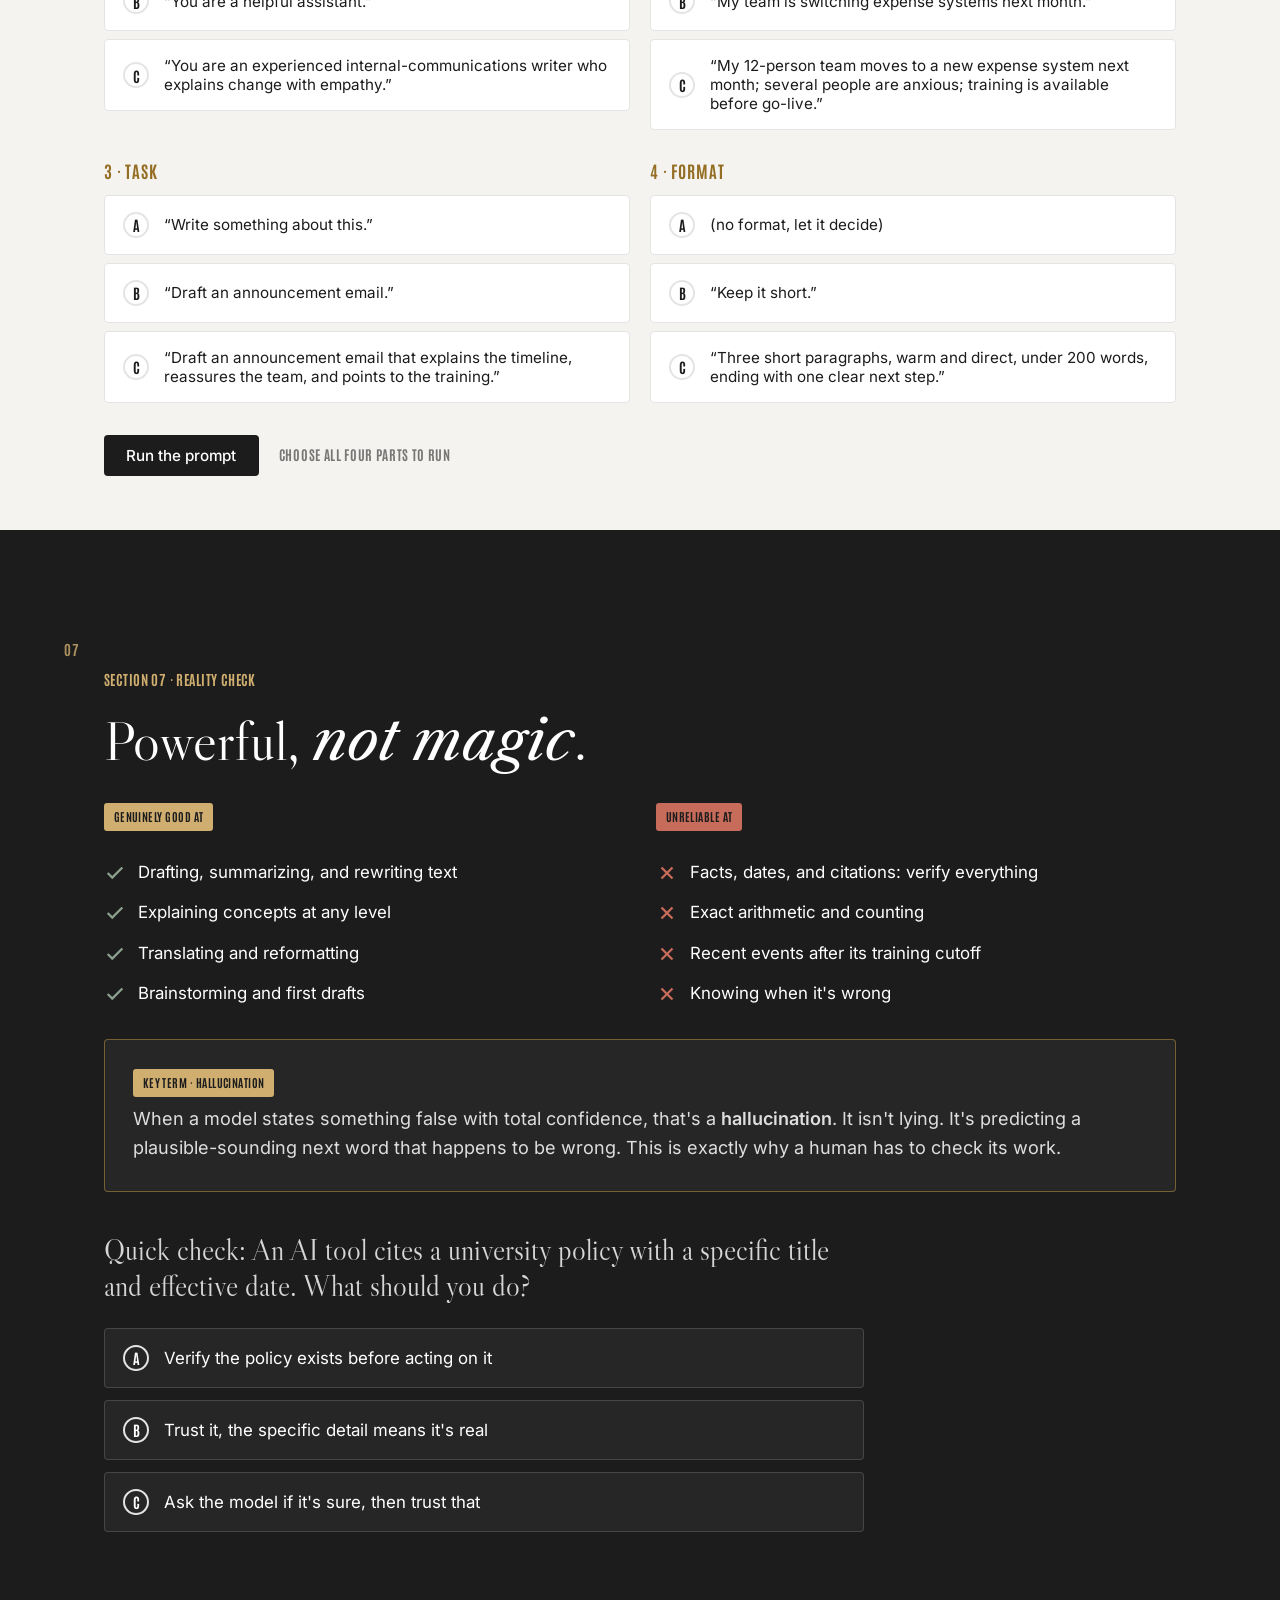
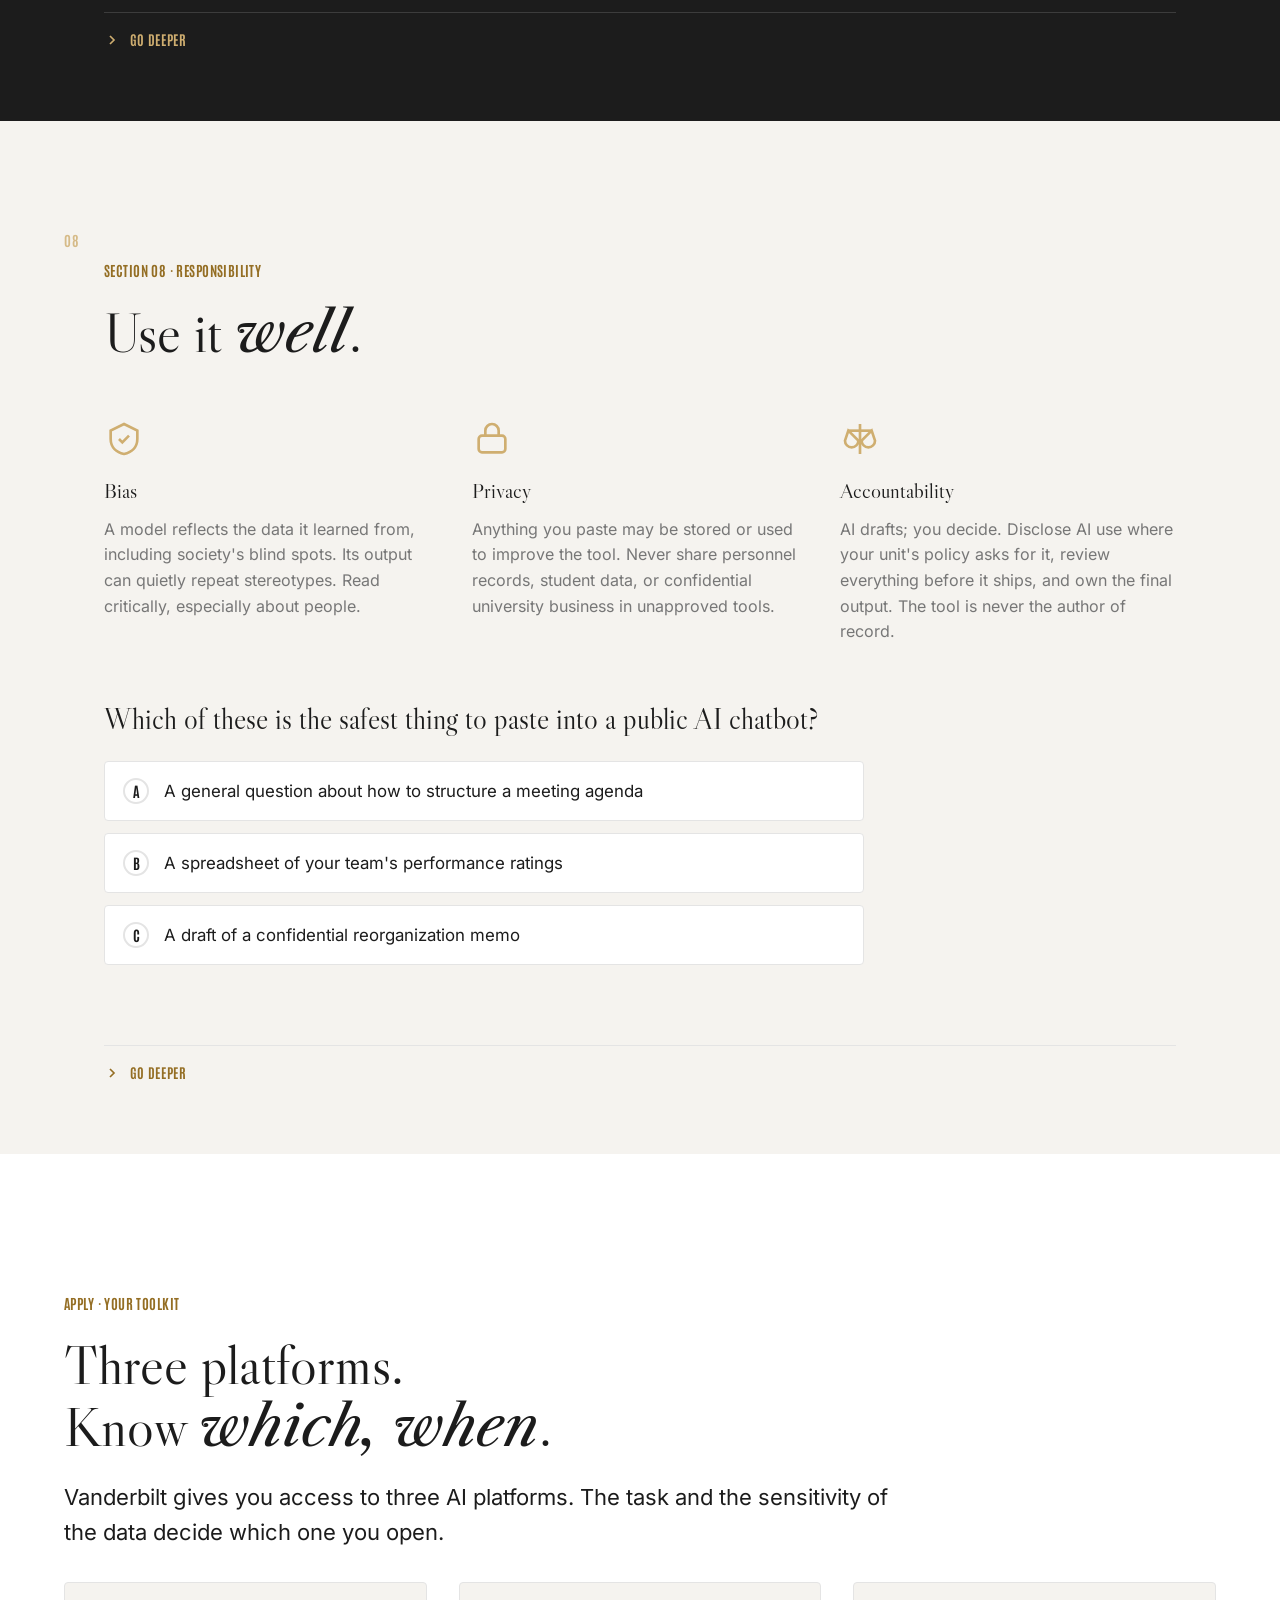
==== commit 997261f6: "Ship all remaining audit fixes: solo variants, access links, disclosures, agentic AI, contact, print" ====
--- a/index.html
+++ b/index.html
@@ -169,7 +169,8 @@
             <li>Call out tools your team touches every day, and have someone capture the list.</li>
             <li>Sort each one: rule-based, machine learning, or generative AI.</li>
             <li>Agree on your team’s three most AI-dependent tools and share with the room.</li>
-          </ol></div>
+          </ol>
+          <p class="why" style="margin-top:.6rem"><b>Flying solo?</b> Sort your own five most-used tools into the rings, then take the quick check below.</p></div>
         </div>
       </details>
     </div>
@@ -256,7 +257,8 @@
             <li>Pick one dataset your unit already produces as a byproduct of normal work (tickets, requests, survey comments).</li>
             <li>Decide together which of the three learning types could use it, and what it would predict.</li>
             <li>Name one thing that goes wrong if the historical examples are biased or mislabeled.</li>
-          </ol></div>
+          </ol>
+          <p class="why" style="margin-top:.6rem"><b>Flying solo?</b> Pick one dataset your own work produces and decide which learning type fits it.</p></div>
         </div>
       </details>
     </div>
@@ -301,7 +303,8 @@
             <li>One person names a consequential decision AI might help make at Vanderbilt (screening, routing, flagging).</li>
             <li>Discuss: if someone challenged that decision, what would “explain it” actually require?</li>
             <li>Agree on one question your team would ask any vendor selling you an AI decision tool.</li>
-          </ol></div>
+          </ol>
+          <p class="why" style="margin-top:.6rem"><b>Flying solo?</b> Write the one question you would ask a vendor selling an AI decision tool.</p></div>
         </div>
       </details>
     </div>
@@ -321,6 +324,7 @@
           <div class="predict__sentence" id="predictSentence" aria-live="polite"></div>
           <div class="predict__options" id="predictOptions" role="group" aria-label="Next-token choices"></div>
           <p class="predict__hint" id="predictHint"></p>
+          <p class="predict__hint" style="font-size:.85rem;opacity:.75">Simulated for teaching; probabilities are illustrative, not a live model.</p>
           <button class="btn btn--ghost" id="predictReset" style="margin-top:1rem">Start over</button>
         </div>
       </div>
@@ -366,6 +370,7 @@
           <p class="temp__readout" id="tempReadout"></p>
           <input class="slider" type="range" id="tempSlider" min="0" max="120" value="30" aria-label="Model temperature">
           <div class="slider-scale"><span>Precise</span><span>Balanced</span><span>Creative</span></div>
+          <p class="why" style="font-size:.85rem;margin-top:.75rem">Simulated answers for teaching, not a live model.</p>
         </div>
       </div>
 
@@ -441,7 +446,7 @@
       <p class="eyebrow" data-reveal>Practice · Prompt Lab</p>
       <h2 class="h2" data-reveal>Build one that <em>works</em>.</h2>
       <p class="lead" data-reveal>Your task: get a strong first draft of a change announcement for your team. Choose one option for each part of the prompt, then run it and see what the model would give you back.</p>
-      <p class="why" data-reveal><b>Why this matters:</b> feeling the outcome change as each part improves is the fastest way to internalize the four-part structure before you write your own from scratch.</p>
+      <p class="why" data-reveal><b>Why this matters:</b> feeling the outcome change as each part improves is the fastest way to internalize the four-part structure before you write your own from scratch. The graded responses are simulated for teaching.</p>
       <div class="lab" id="promptLab" data-reveal>
         <div class="lab__slots" id="labSlots"></div>
         <div class="lab__runrow">
@@ -504,7 +509,8 @@
             <li>Each person shares the task they wrote down in Section 04.</li>
             <li>As a table, pick the highest-stakes one, where an unverified AI answer costs the most.</li>
             <li>Agree on the check for it and who owns that check. Write both down.</li>
-          </ol></div>
+          </ol>
+          <p class="why" style="margin-top:.6rem"><b>Flying solo?</b> Take your Section 04 note and write the check and the day you'll do it.</p></div>
         </div>
       </details>
     </div>
@@ -553,7 +559,8 @@
             <li>Draft one sentence of team policy together: “On our team, we use AI for ___, never for ___, and we disclose when ___.”</li>
             <li>Test it against the three ideas on this slide: bias, privacy, accountability. Does the sentence still hold?</li>
             <li>Nominate one person to bring the draft to your next team meeting.</li>
-          </ol></div>
+          </ol>
+          <p class="why" style="margin-top:.6rem"><b>Flying solo?</b> Draft the sentence yourself and email it to your team lead as a conversation starter.</p></div>
         </div>
       </details>
     </div>
@@ -572,18 +579,21 @@
           <h3>Amplify</h3>
           <p class="muted">Vanderbilt's own AI platform. Reach for it first for university work: drafting with internal context, exploring multiple models, work you want inside VU's walls.</p>
           <p class="toolkit__use"><b>Use when:</b> the task touches university business or internal (yellow-level) information.</p>
+          <p class="toolkit__use"><a href="https://www.vanderbilt.ai/" target="_blank" rel="noopener" style="color:var(--vu-oak);text-decoration:underline">Open Amplify</a></p>
         </div>
         <div class="card" data-reveal>
           <span class="tag">In Microsoft 365</span>
           <h3>Copilot</h3>
           <p class="muted">AI inside the tools you already use (Word, Outlook, Excel, Teams) with enterprise data protection when you're signed in with your VU account.</p>
           <p class="toolkit__use"><b>Use when:</b> the work lives in a document, inbox, or meeting you already have open in M365.</p>
+          <p class="toolkit__use"><a href="https://copilot.microsoft.com" target="_blank" rel="noopener" style="color:var(--vu-oak);text-decoration:underline">Open Copilot</a> (sign in with your VU account)</p>
         </div>
         <div class="card" data-reveal>
           <span class="tag">General purpose</span>
           <h3>ChatGPT</h3>
           <p class="muted">The general-purpose assistant. Great for learning, brainstorming, and drafting from public information. Treat it as a public tool unless VU account protections apply.</p>
           <p class="toolkit__use"><b>Use when:</b> the content is public (green-level) and you want speed and breadth.</p>
+          <p class="toolkit__use"><a href="https://chat.openai.com" target="_blank" rel="noopener" style="color:var(--vu-oak);text-decoration:underline">Open ChatGPT</a></p>
         </div>
       </div>
 
@@ -597,7 +607,7 @@
           <div class="dl dl--green"><b>🟢 Green: any approved tool.</b> Public information, general questions, drafts containing no names, IDs, or internal details.</div>
           <div class="dl dl--yellow"><b>🟡 Yellow: Amplify or signed-in Copilot only.</b> Internal operational content: unpublished plans, internal processes, non-sensitive work drafts with VU context.</div>
           <div class="dl dl--red"><b>🔴 Red: never in any generative AI tool.</b> Student records (FERPA) · health information (HIPAA) · salaries &amp; personnel files · donor records &amp; gift data · passwords, keys &amp; credentials · unpublished research data · contracts &amp; legal matters.</div>
-          <p class="why" style="margin-top:.75rem"><b>When in doubt:</b> treat the prompt like a public post, and check Vanderbilt's AI Guidance and Data Classification Policy before sharing.</p>
+          <p class="why" style="margin-top:.75rem"><b>When in doubt:</b> treat the prompt like a public post, and check <a href="https://www.vanderbilt.ai/" target="_blank" rel="noopener" style="color:var(--vu-oak);text-decoration:underline">Vanderbilt's AI hub</a> and the <a href="https://it.vanderbilt.edu/" target="_blank" rel="noopener" style="color:var(--vu-oak);text-decoration:underline">data classification guidance</a><!-- [EDIT] swap for the exact policy URLs --> before sharing.</p>
         </div>
       </div>
 
@@ -742,6 +752,7 @@
         <button class="flip" data-reveal aria-label="Hallucination, flip for definition"><div class="flip__inner"><div class="flip__face flip__front"><span class="hint">Term</span><h3>Hallucination</h3></div><div class="flip__face flip__back"><span class="hint">Definition</span><p>Confident output that is simply false. A byproduct of predicting plausible text rather than checking facts.</p></div></div></button>
         <button class="flip" data-reveal aria-label="Inference, flip for definition"><div class="flip__inner"><div class="flip__face flip__front"><span class="hint">Term</span><h3>Inference</h3></div><div class="flip__face flip__back"><span class="hint">Definition</span><p>Using a trained model to produce an answer, which happens every time you send a prompt.</p></div></div></button>
         <button class="flip" data-reveal aria-label="Fine-tuning, flip for definition"><div class="flip__inner"><div class="flip__face flip__front"><span class="hint">Term</span><h3>Fine-tuning</h3></div><div class="flip__face flip__back"><span class="hint">Definition</span><p>Extra training that adapts a general model to a specific task, tone, or domain.</p></div></div></button>
+                <button class="flip" data-reveal aria-label="Agentic A I, flip for definition"><div class="flip__inner"><div class="flip__face flip__front"><span class="hint">Term</span><h3>Agentic&nbsp;AI</h3></div><div class="flip__face flip__back"><span class="hint">Definition</span><p>AI that acts, not just answers: given a goal, it takes multiple steps and uses tools on its own. More independence means more checkpoints, not fewer.</p></div></div></button>
         <button class="flip" data-reveal aria-label="Bias, flip for definition"><div class="flip__inner"><div class="flip__face flip__front"><span class="hint">Term</span><h3>Bias</h3></div><div class="flip__face flip__back"><span class="hint">Definition</span><p>Systematic skew in output that mirrors imbalances in the training data. Worth watching for actively.</p></div></div></button>
       </div>
     </div>
@@ -761,7 +772,8 @@
       </a>
       <p class="why" data-reveal style="margin:1.5rem auto 0;max-width:52ch;text-align:center"><b>Before you go:</b> read the first line of your AI plan out loud. Spoken commitments stick.</p>
       <div class="hero__cta" data-reveal style="justify-content:center;margin-top:1.75rem">
-        <a class="btn" href="#s-recap">Retake the quiz</a>
+        <a class="btn" href="cheatsheet.html" target="_blank" rel="noopener">Take the cheat sheet</a>
+        <a class="btn btn--ghost" href="#s-recap">Retake the quiz</a>
         <a class="btn btn--ghost" href="#top">Back to start</a>
       </div>
     </div>
@@ -800,7 +812,7 @@
     </div>
     <div class="footer__legal">
       <span>© <span id="year">2026</span> Vanderbilt University. For classroom and self-paced learning.</span>
-      <span>AI Basics · A Vanderbilt learning experience</span>
+      <span>Questions? <a href="mailto:chart@vanderbilt.edu" style="color:rgba(255,255,255,.7);text-decoration:underline">chart@vanderbilt.edu</a><!-- [EDIT] program contact --> · AI Basics · A Vanderbilt learning experience</span>
     </div>
   </div>
 </footer>
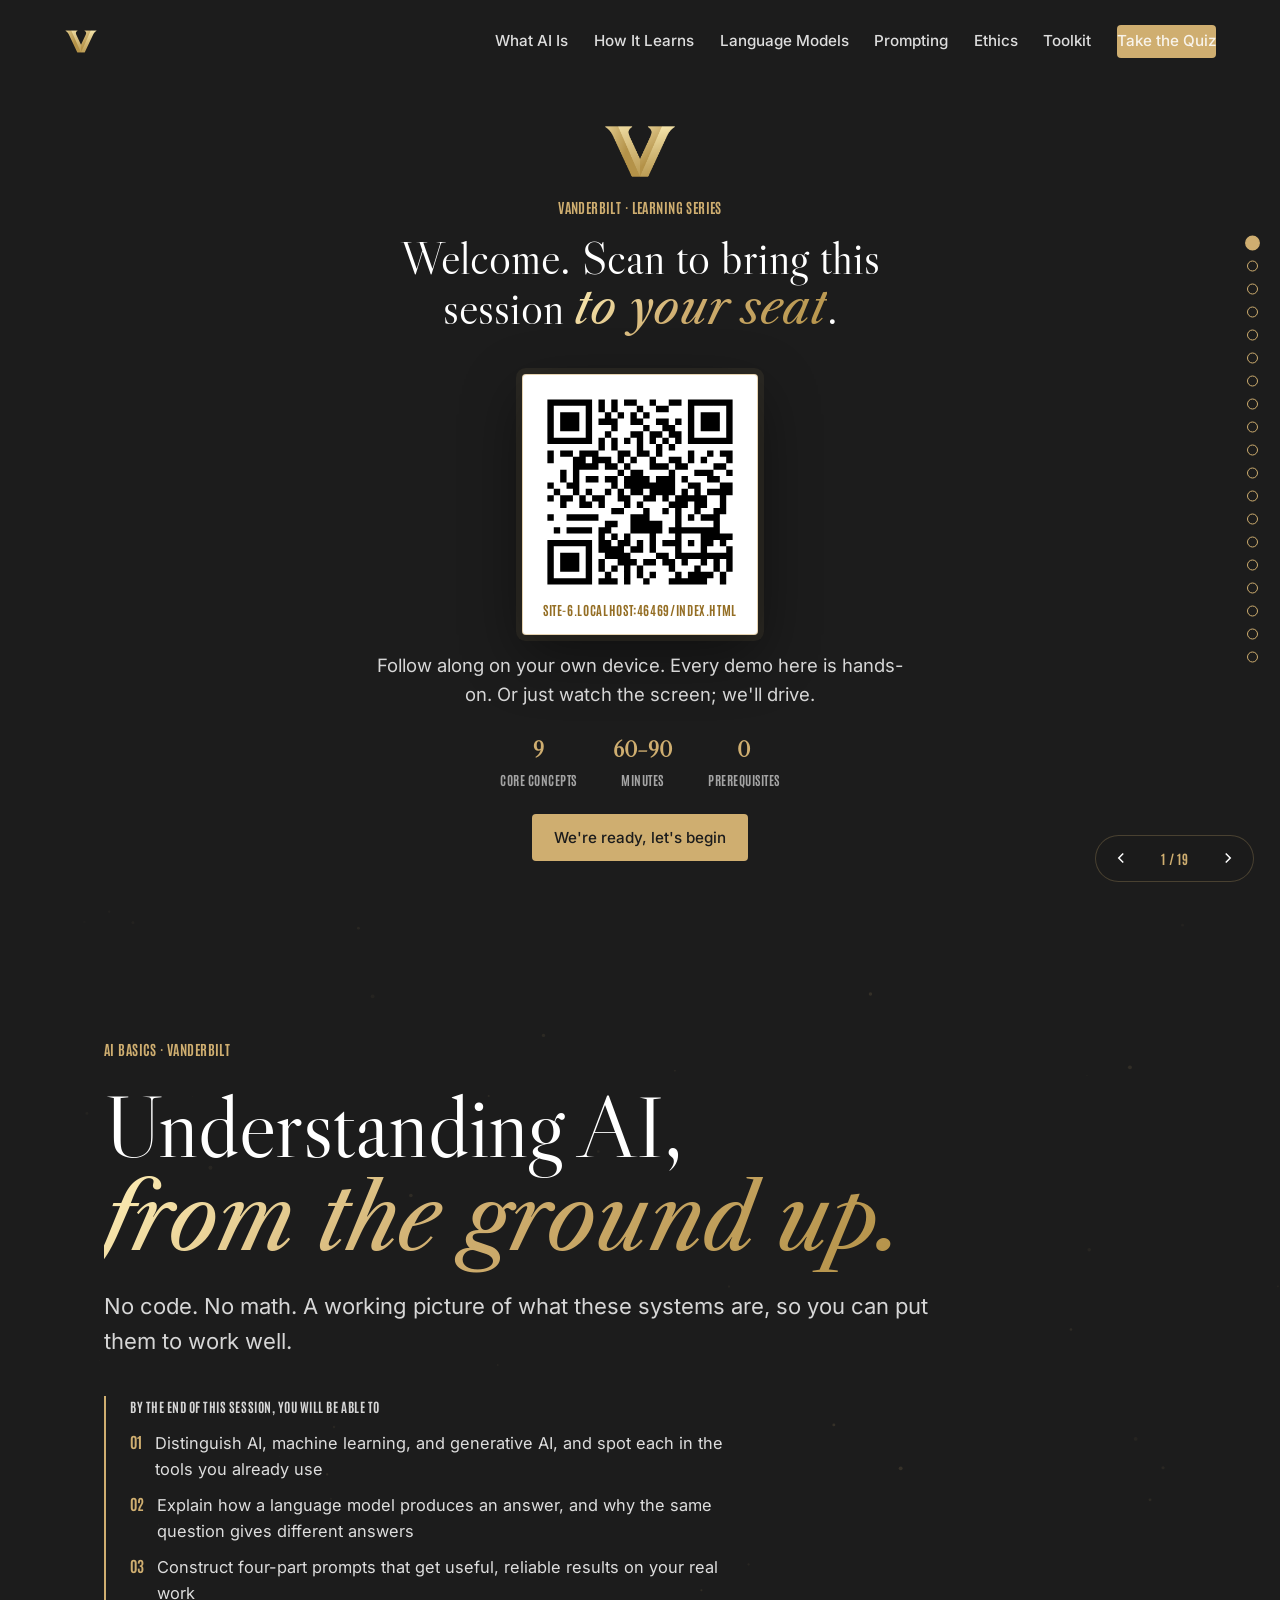
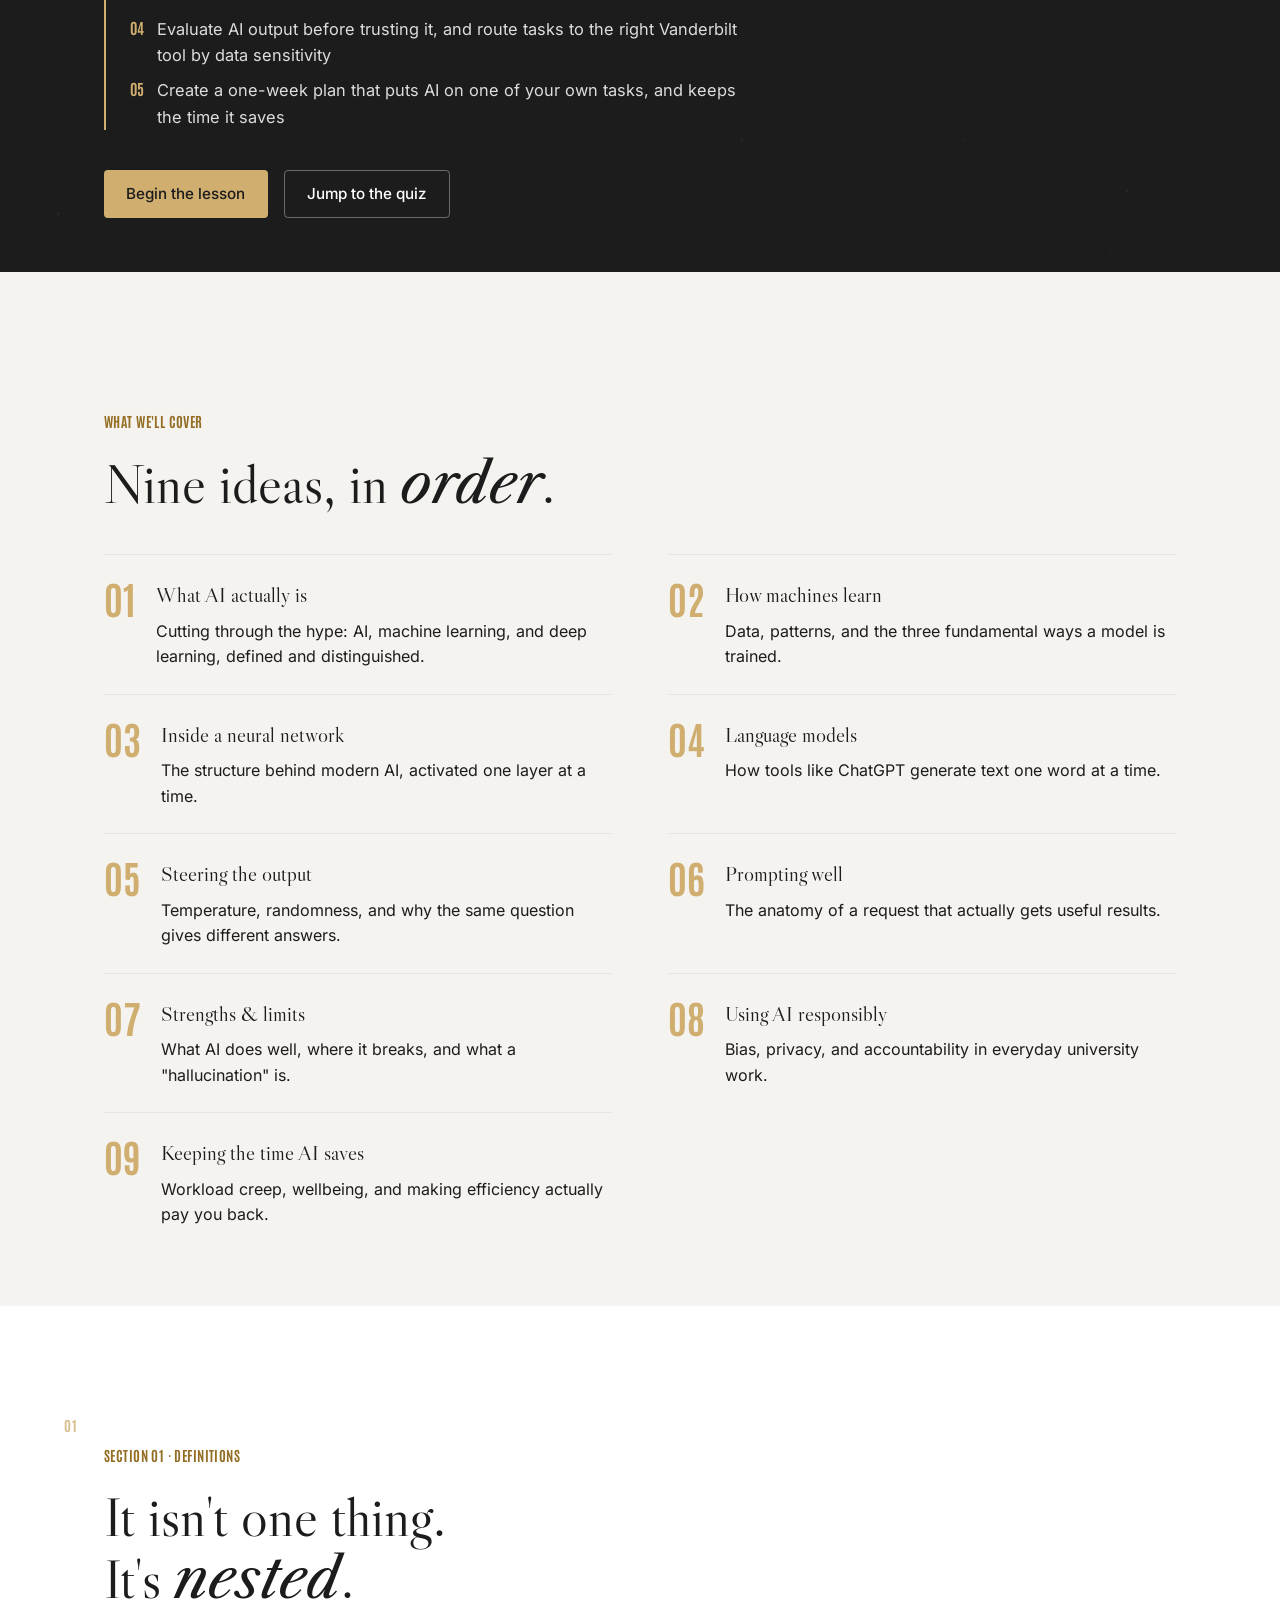
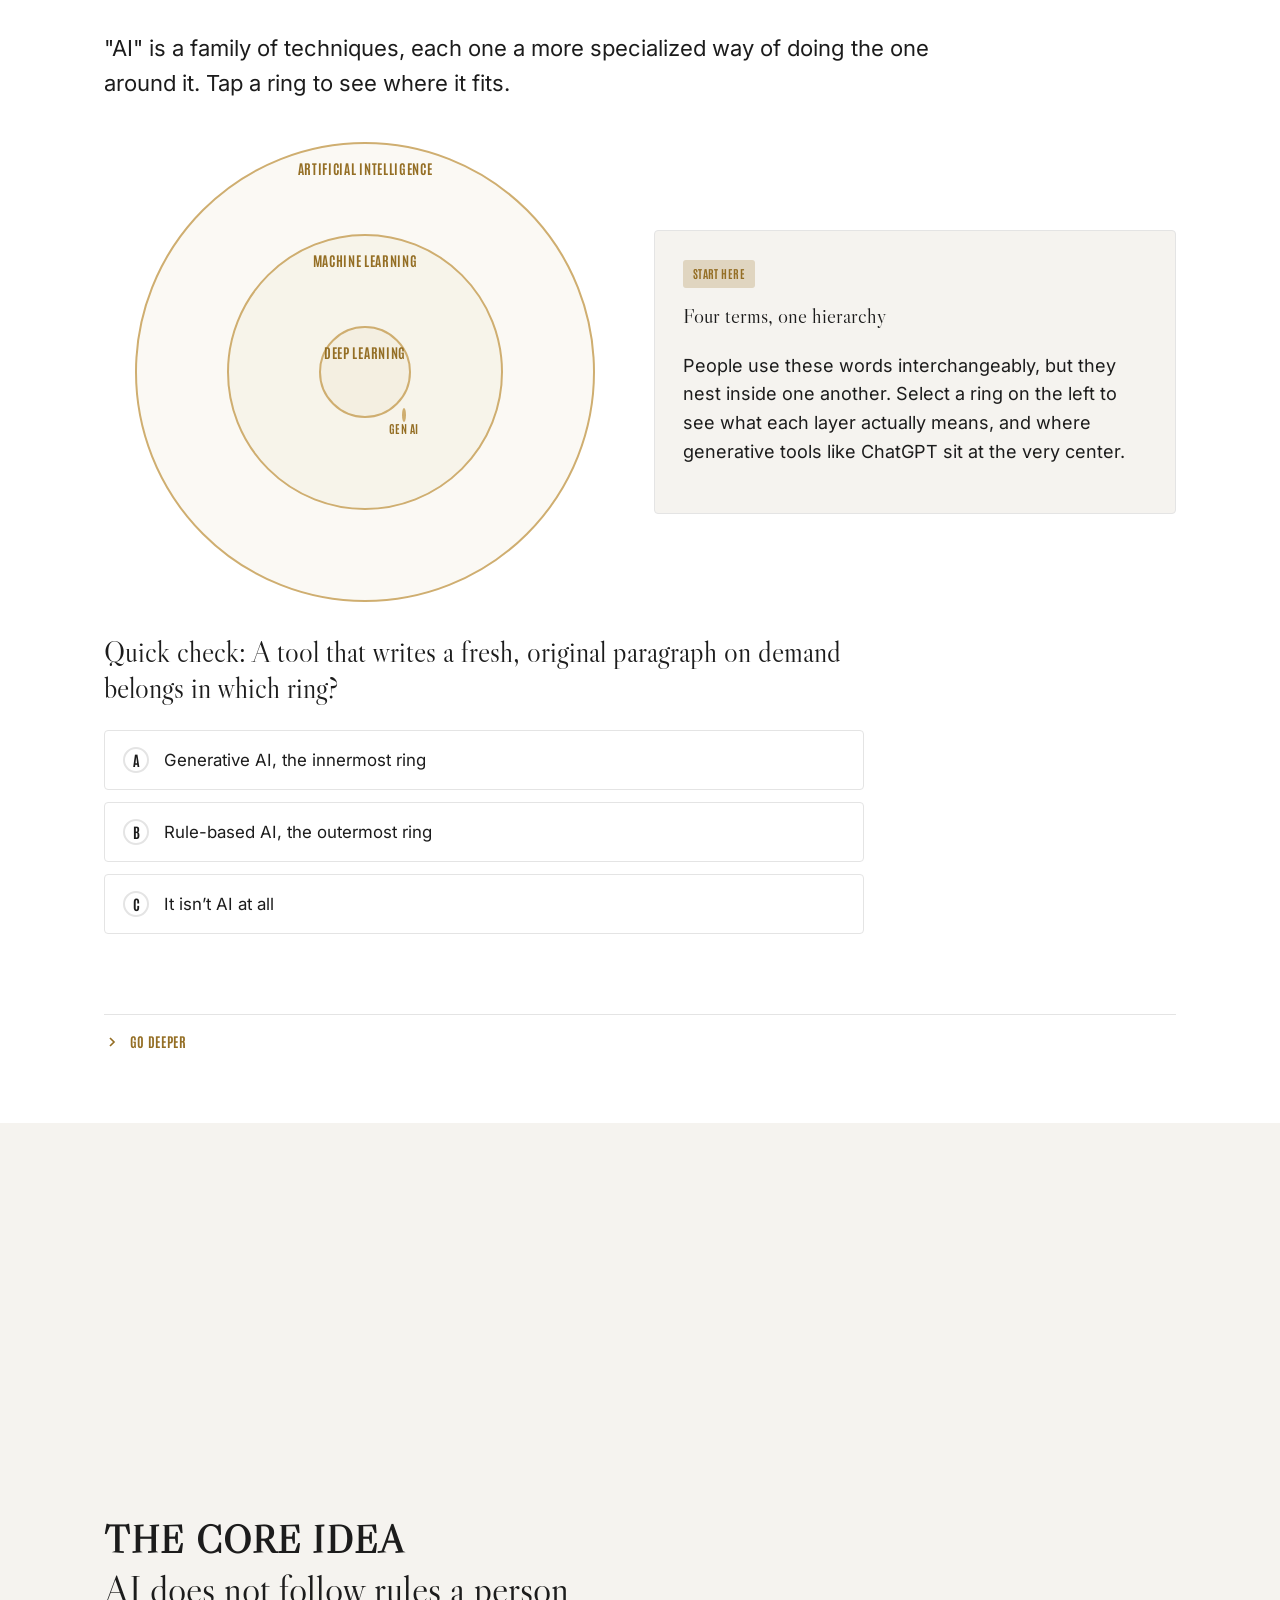
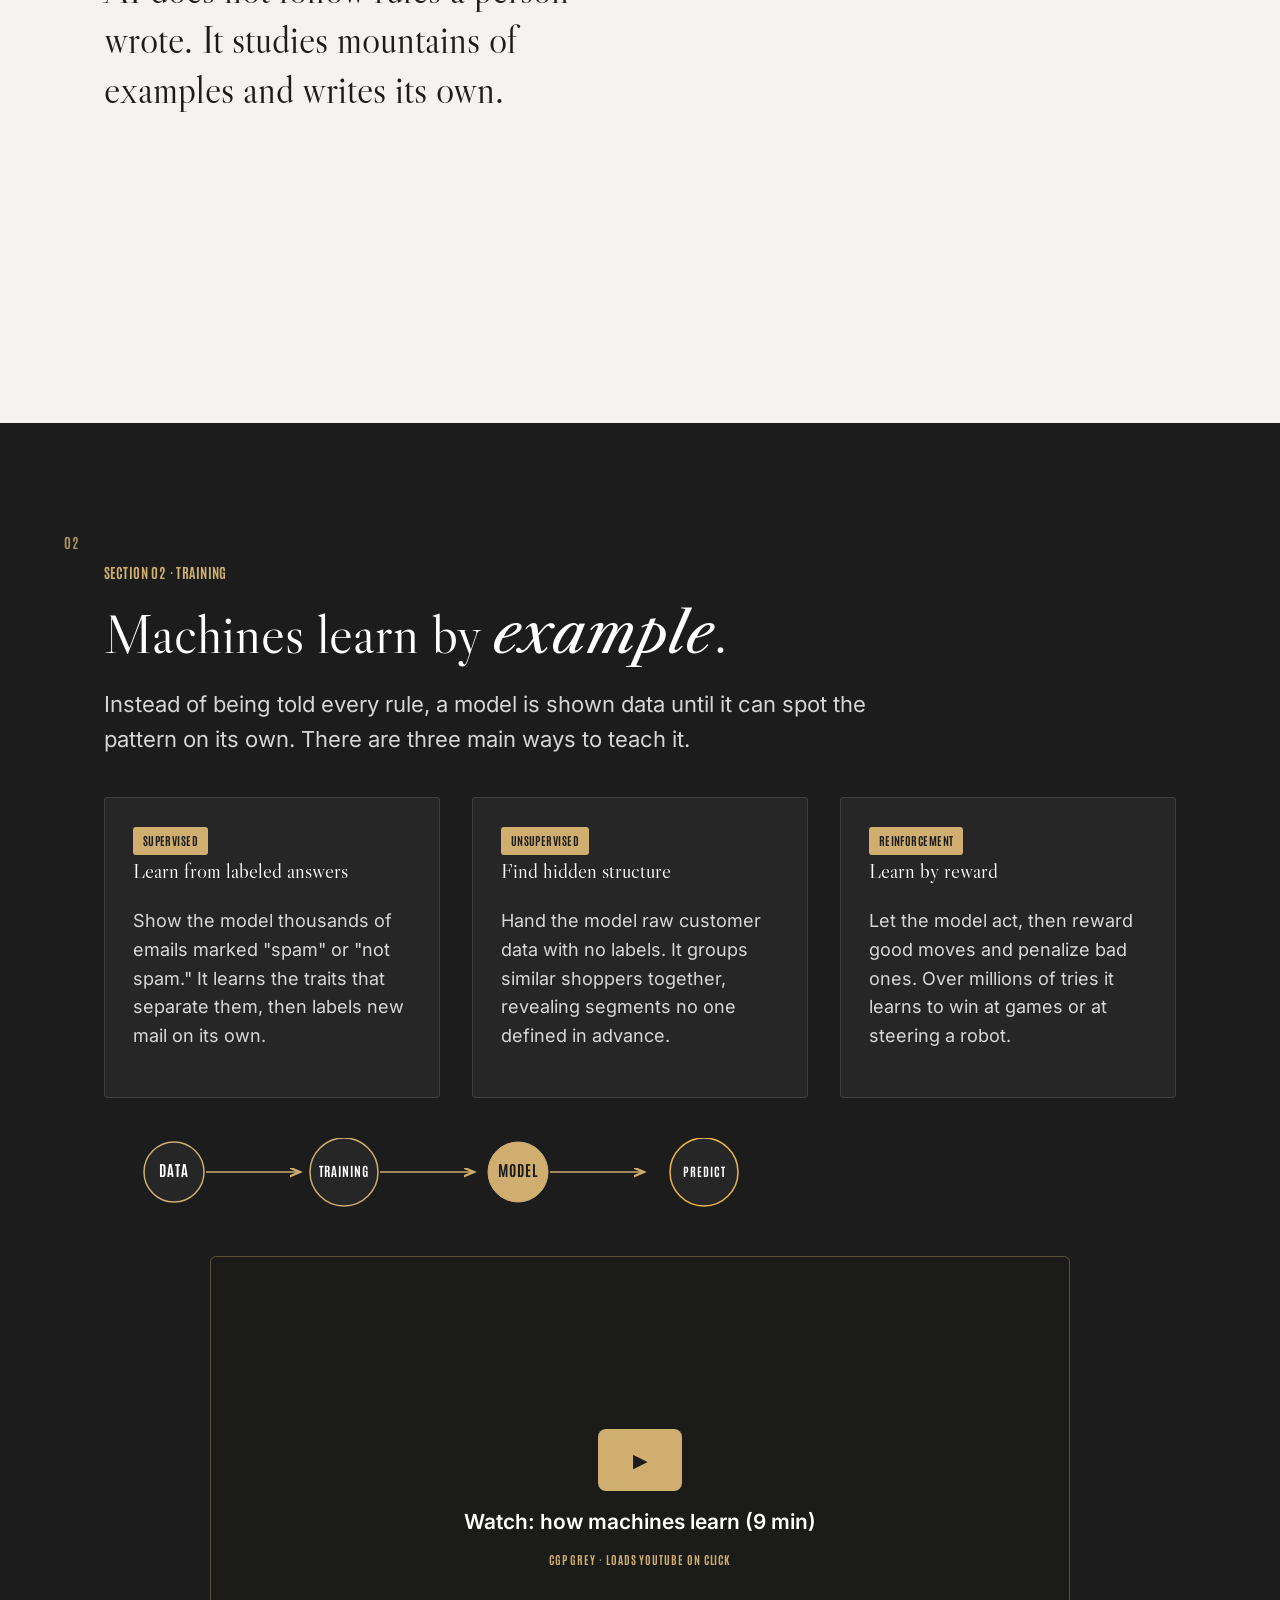
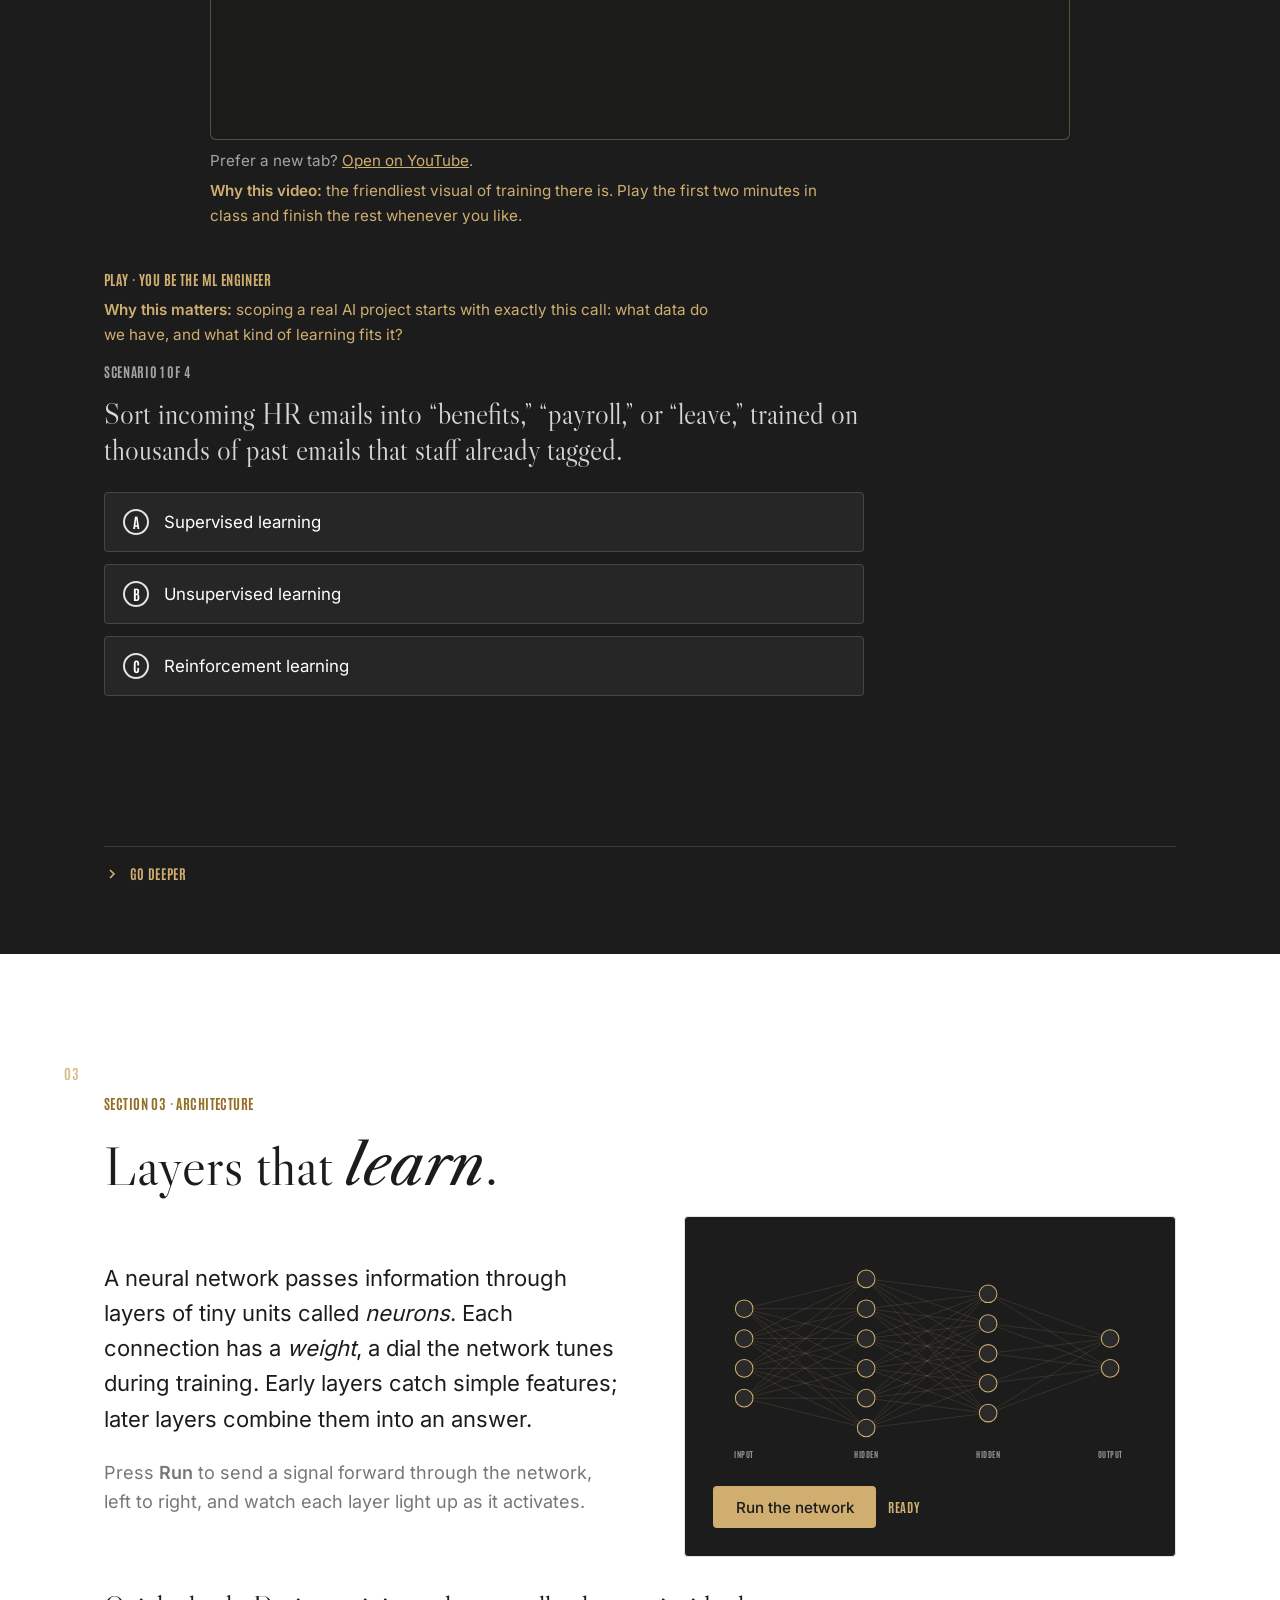
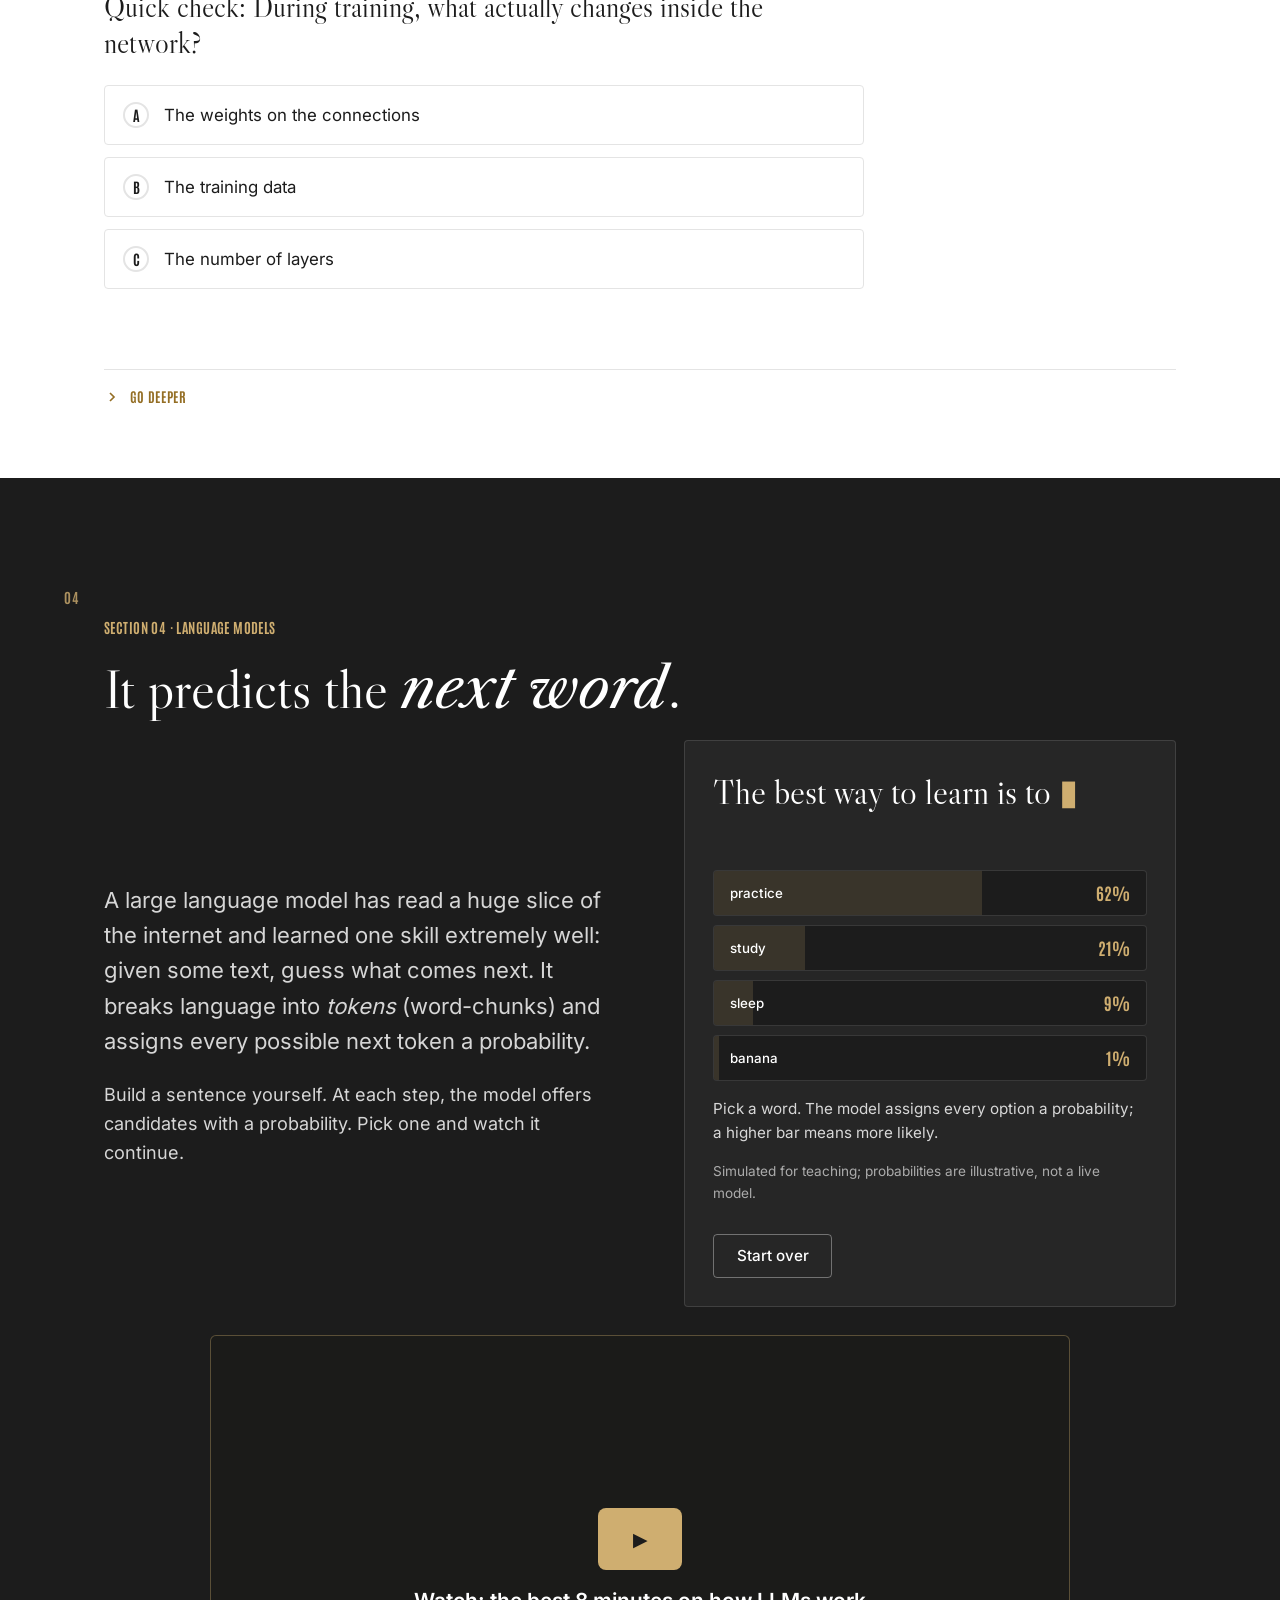
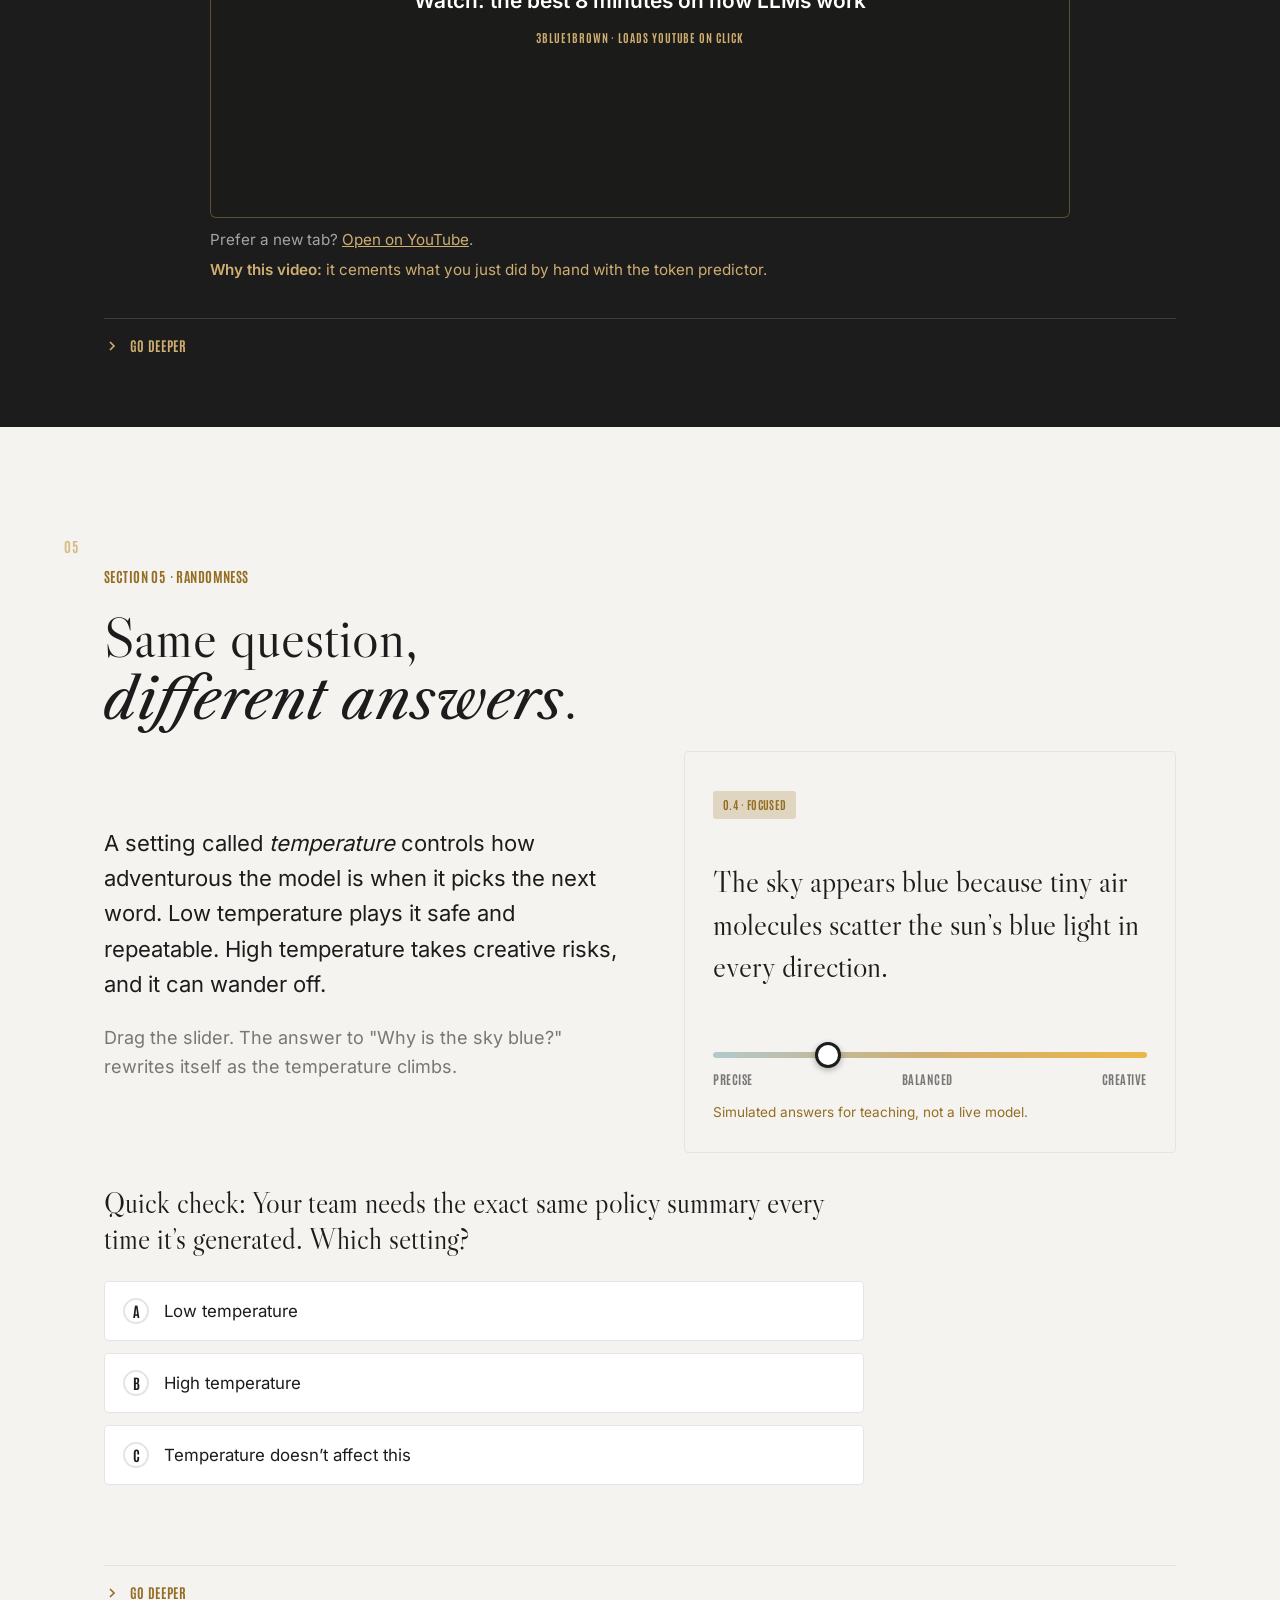
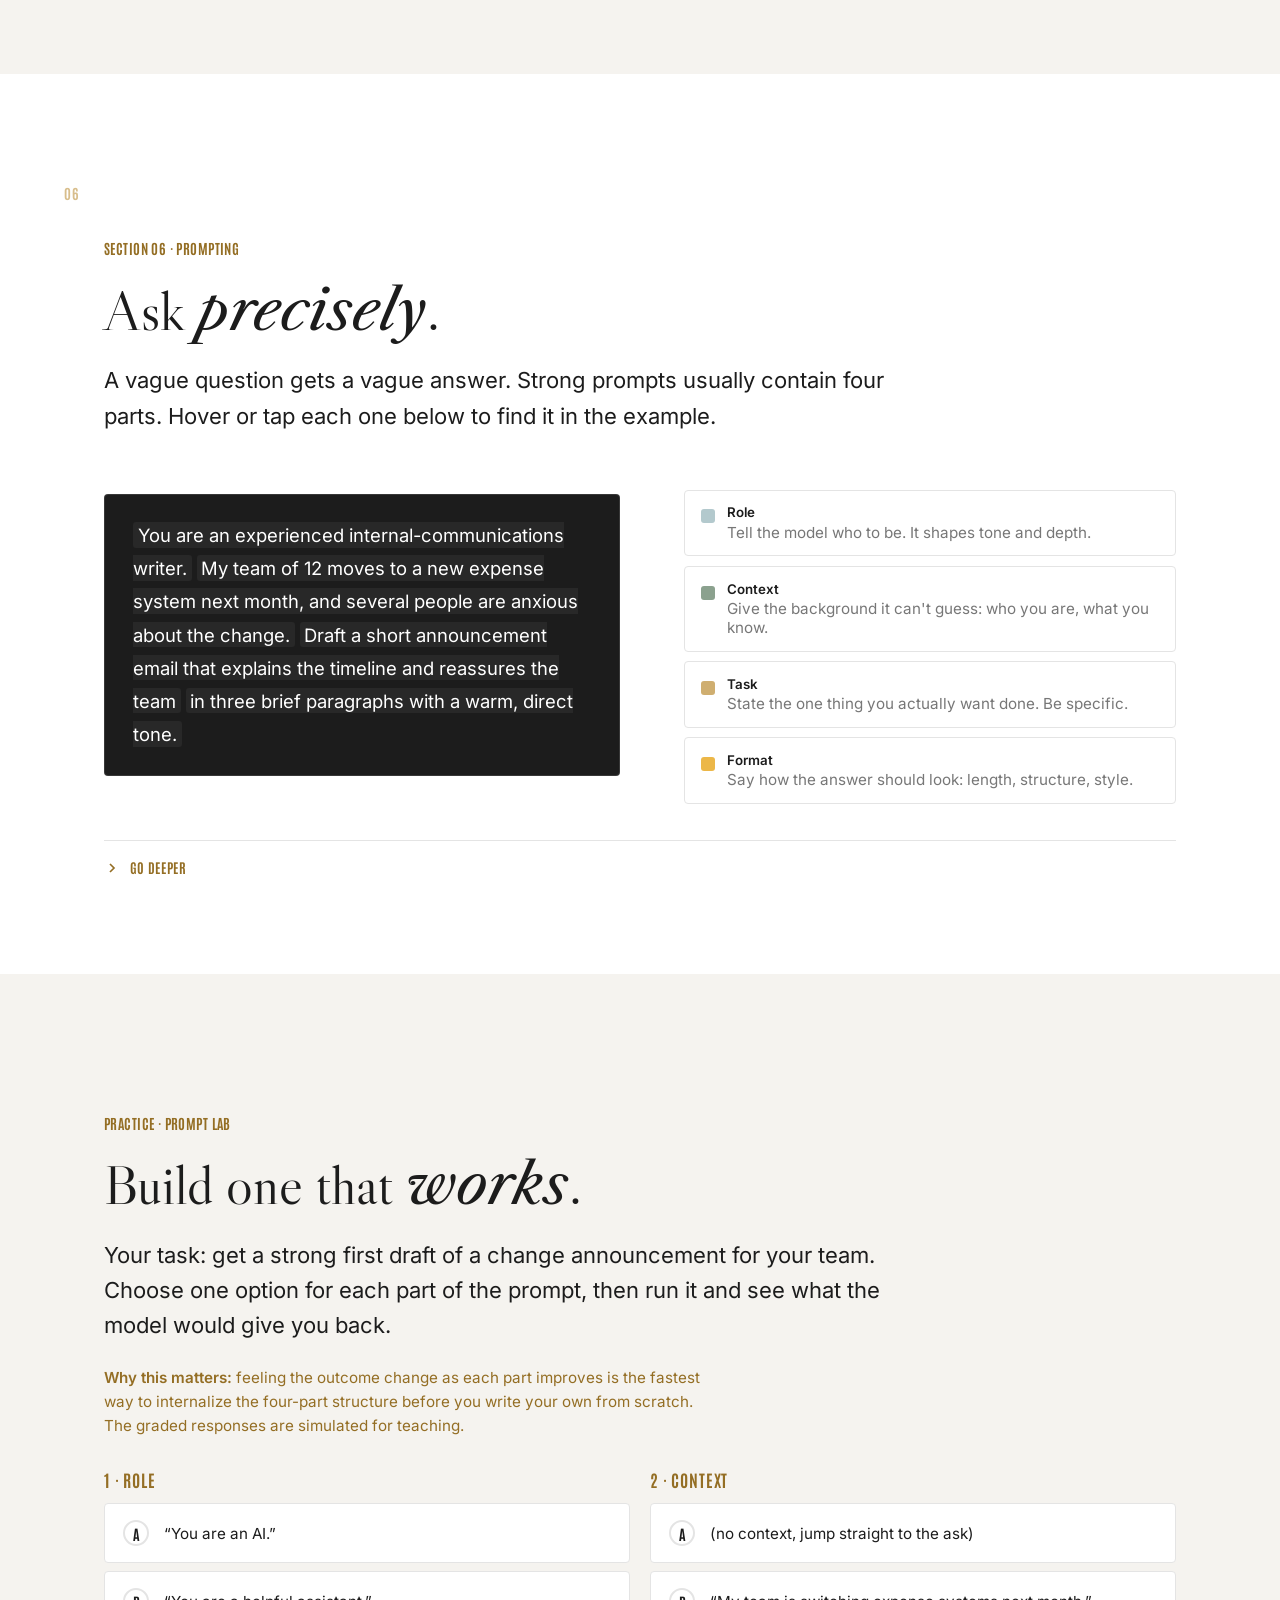
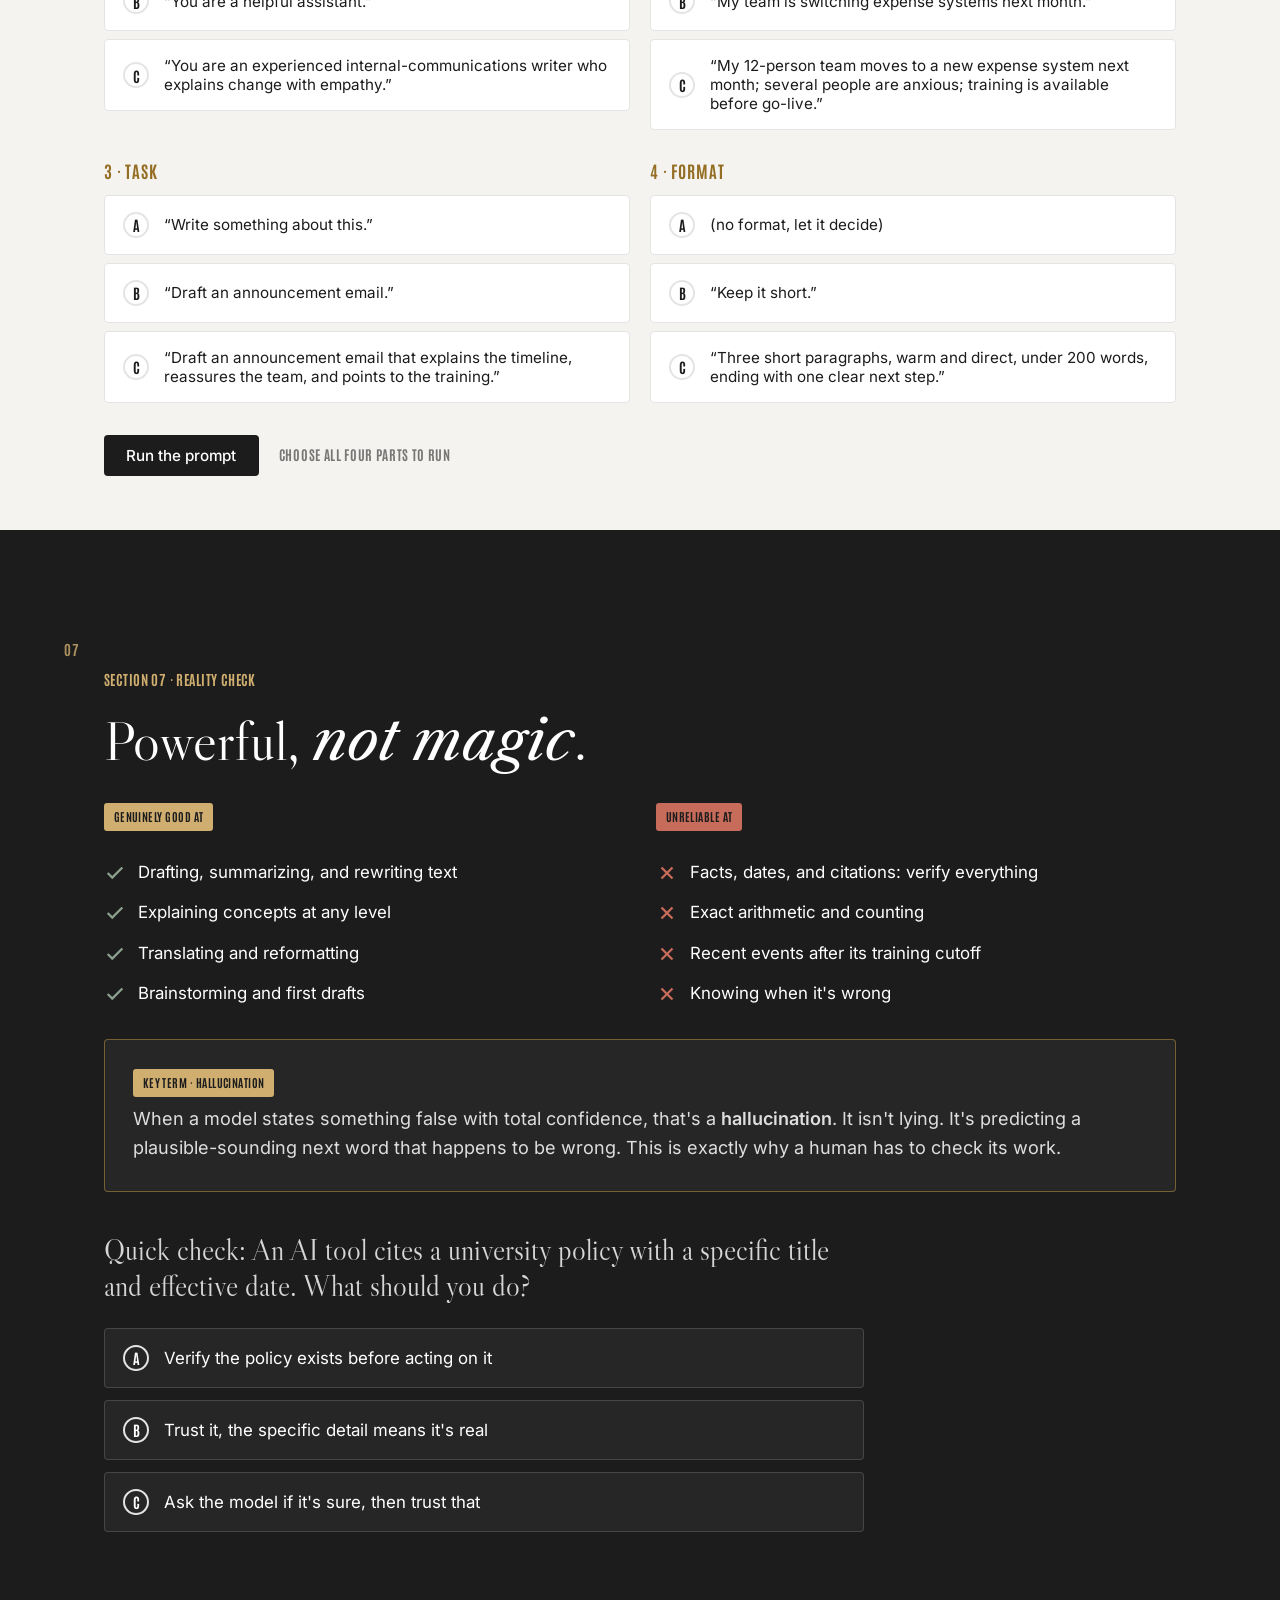
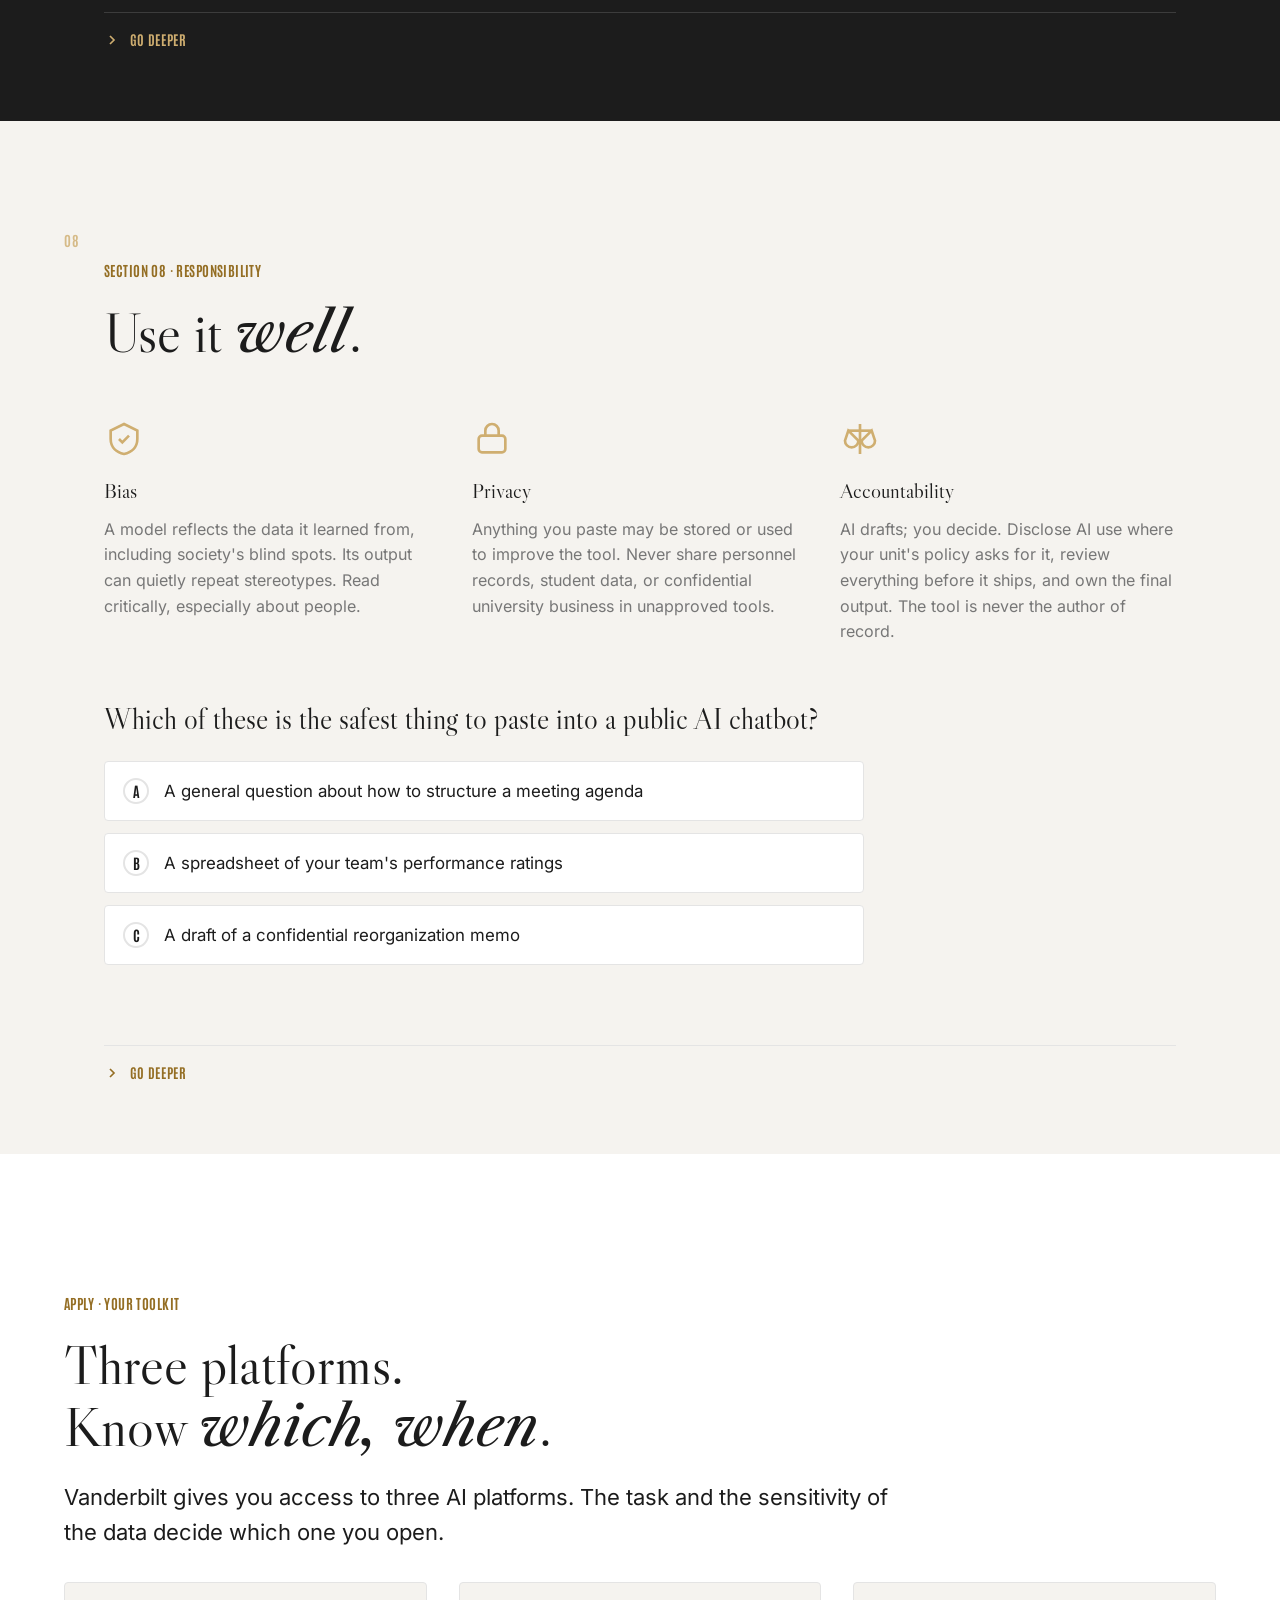
==== commit 29f00f59: "Link the Course Library from the footer; regenerate facilitator edition Co-Authored-By: Claude Opus " ====
--- a/index.html
+++ b/index.html
@@ -806,6 +806,7 @@
           <li><a href="#s-recap">Knowledge Check</a></li>
           <li><a href="#s-prompt">Prompting Guide</a></li>
           <li><a href="#s-close">Your Next Step</a></li>
+          <li><a href="https://me5231979.github.io/Course_Library/">Course Library</a></li>
           <li><a href="#top">Start Over</a></li>
         </ul>
       </div>
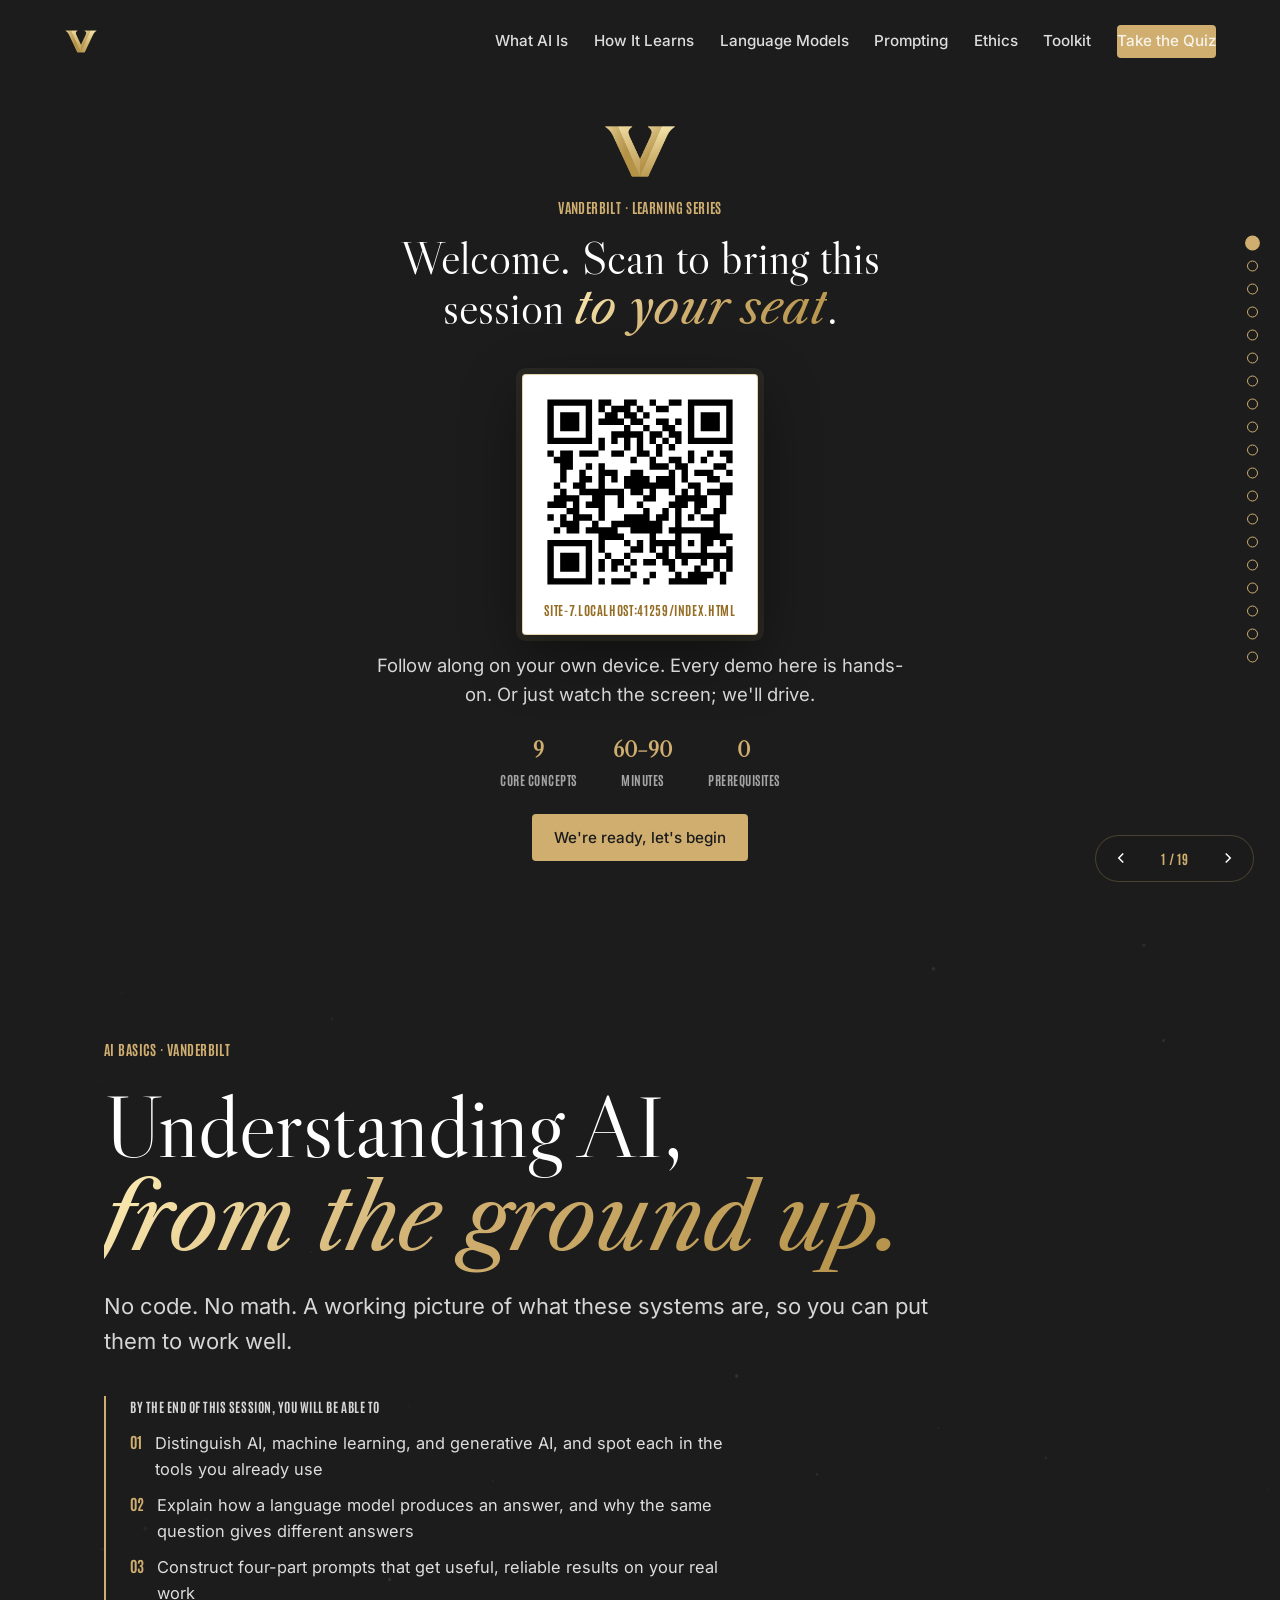
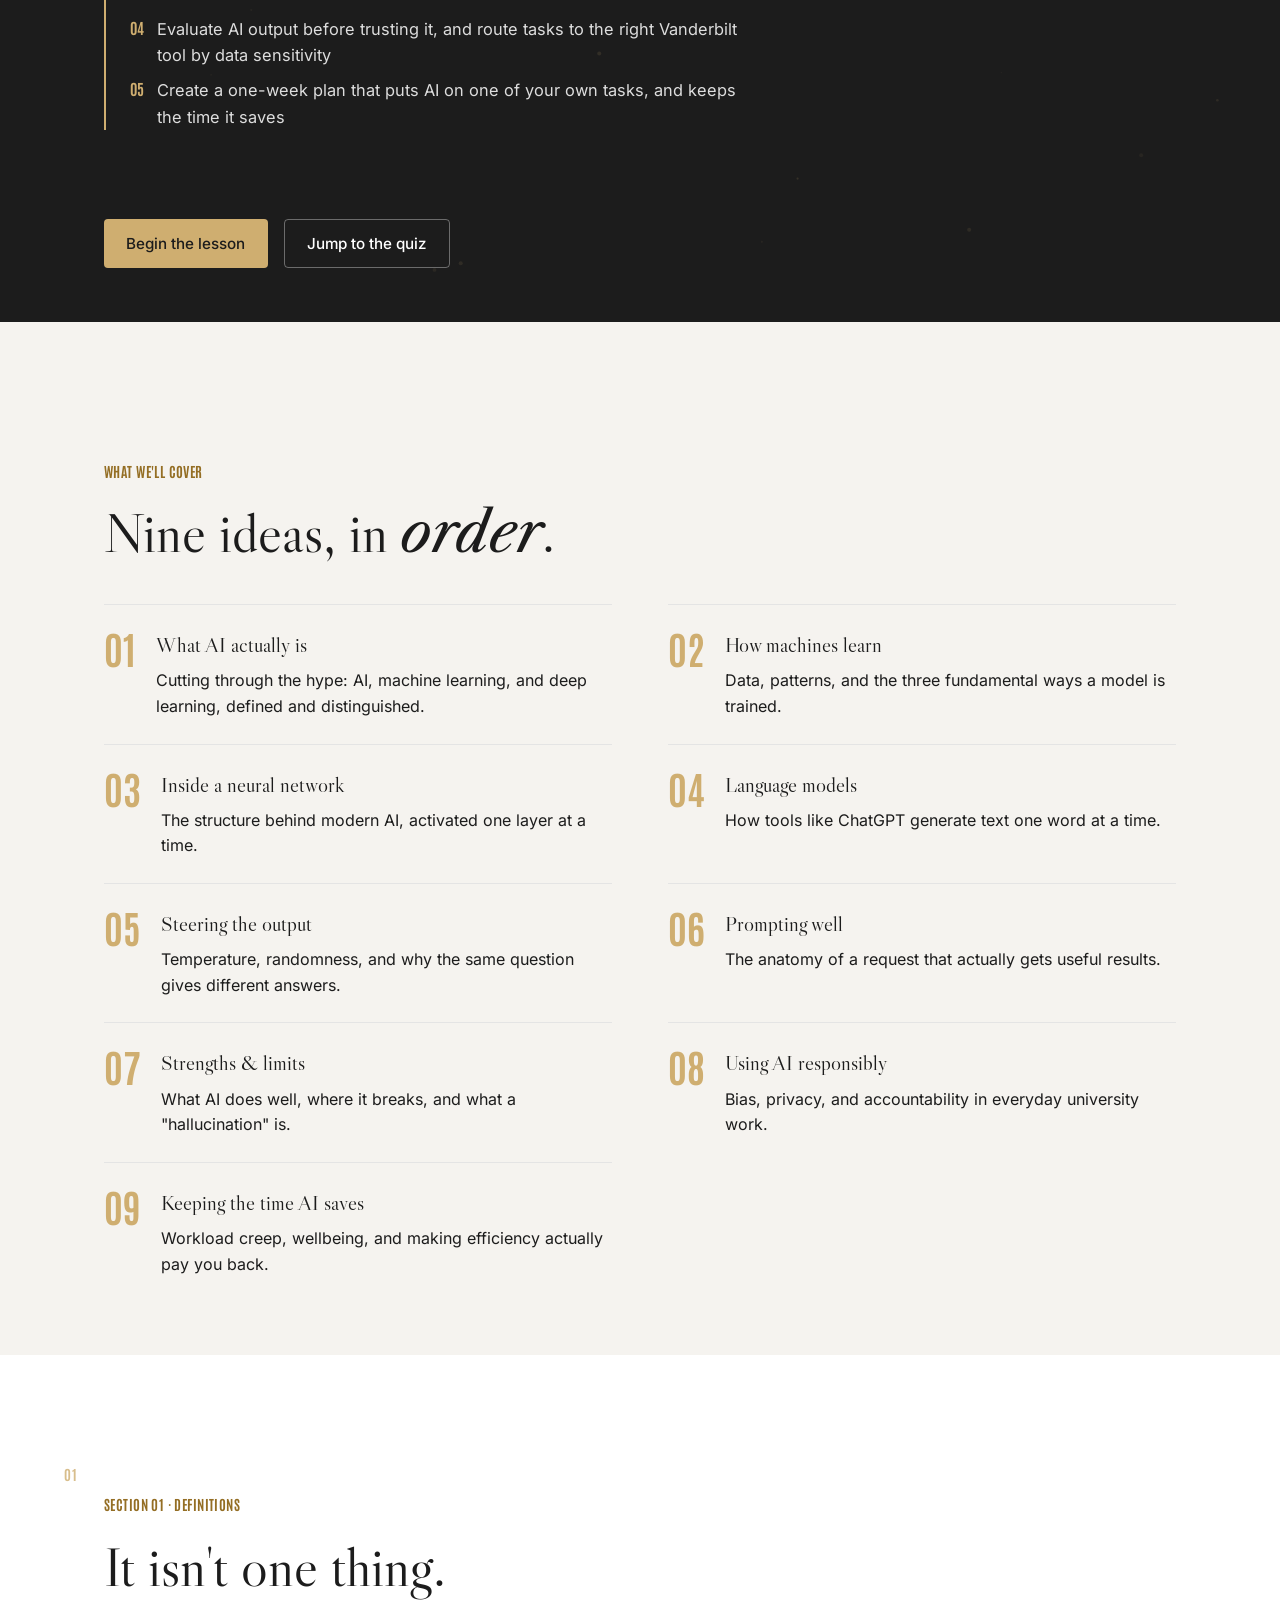
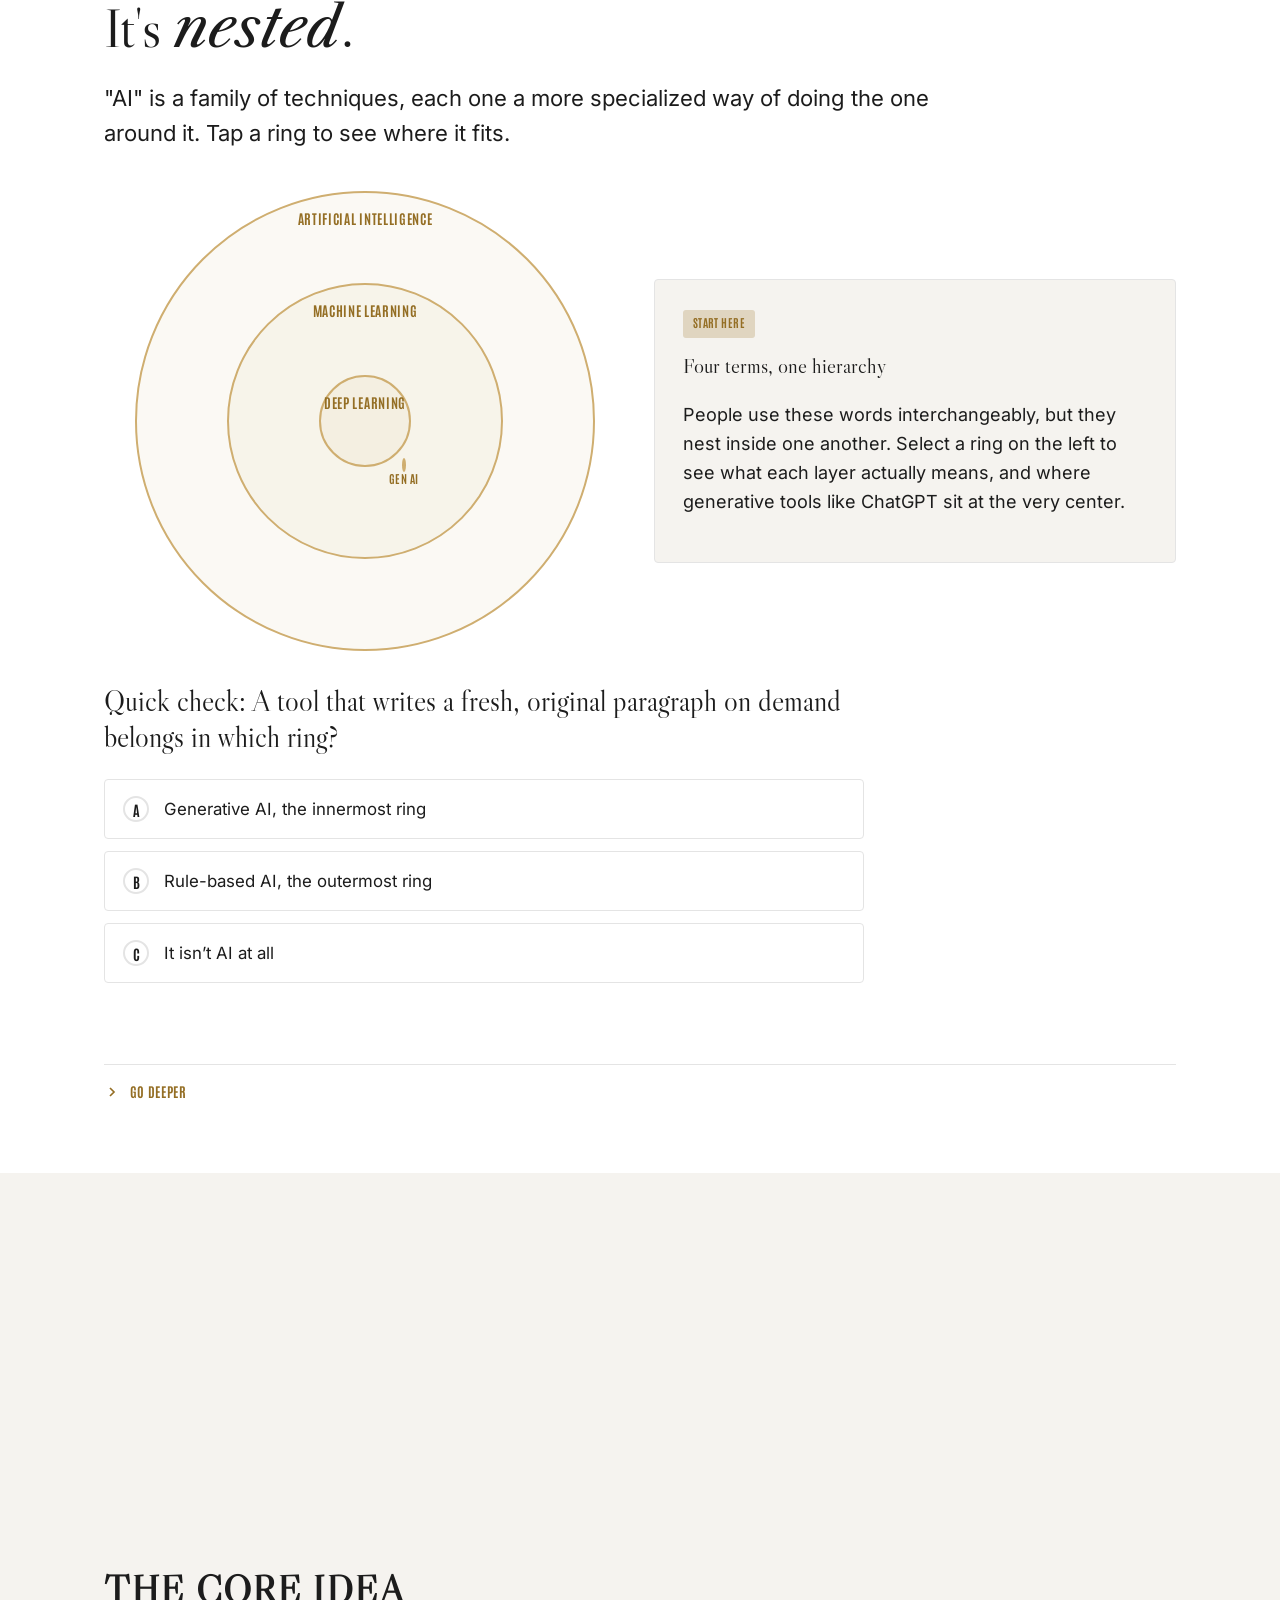
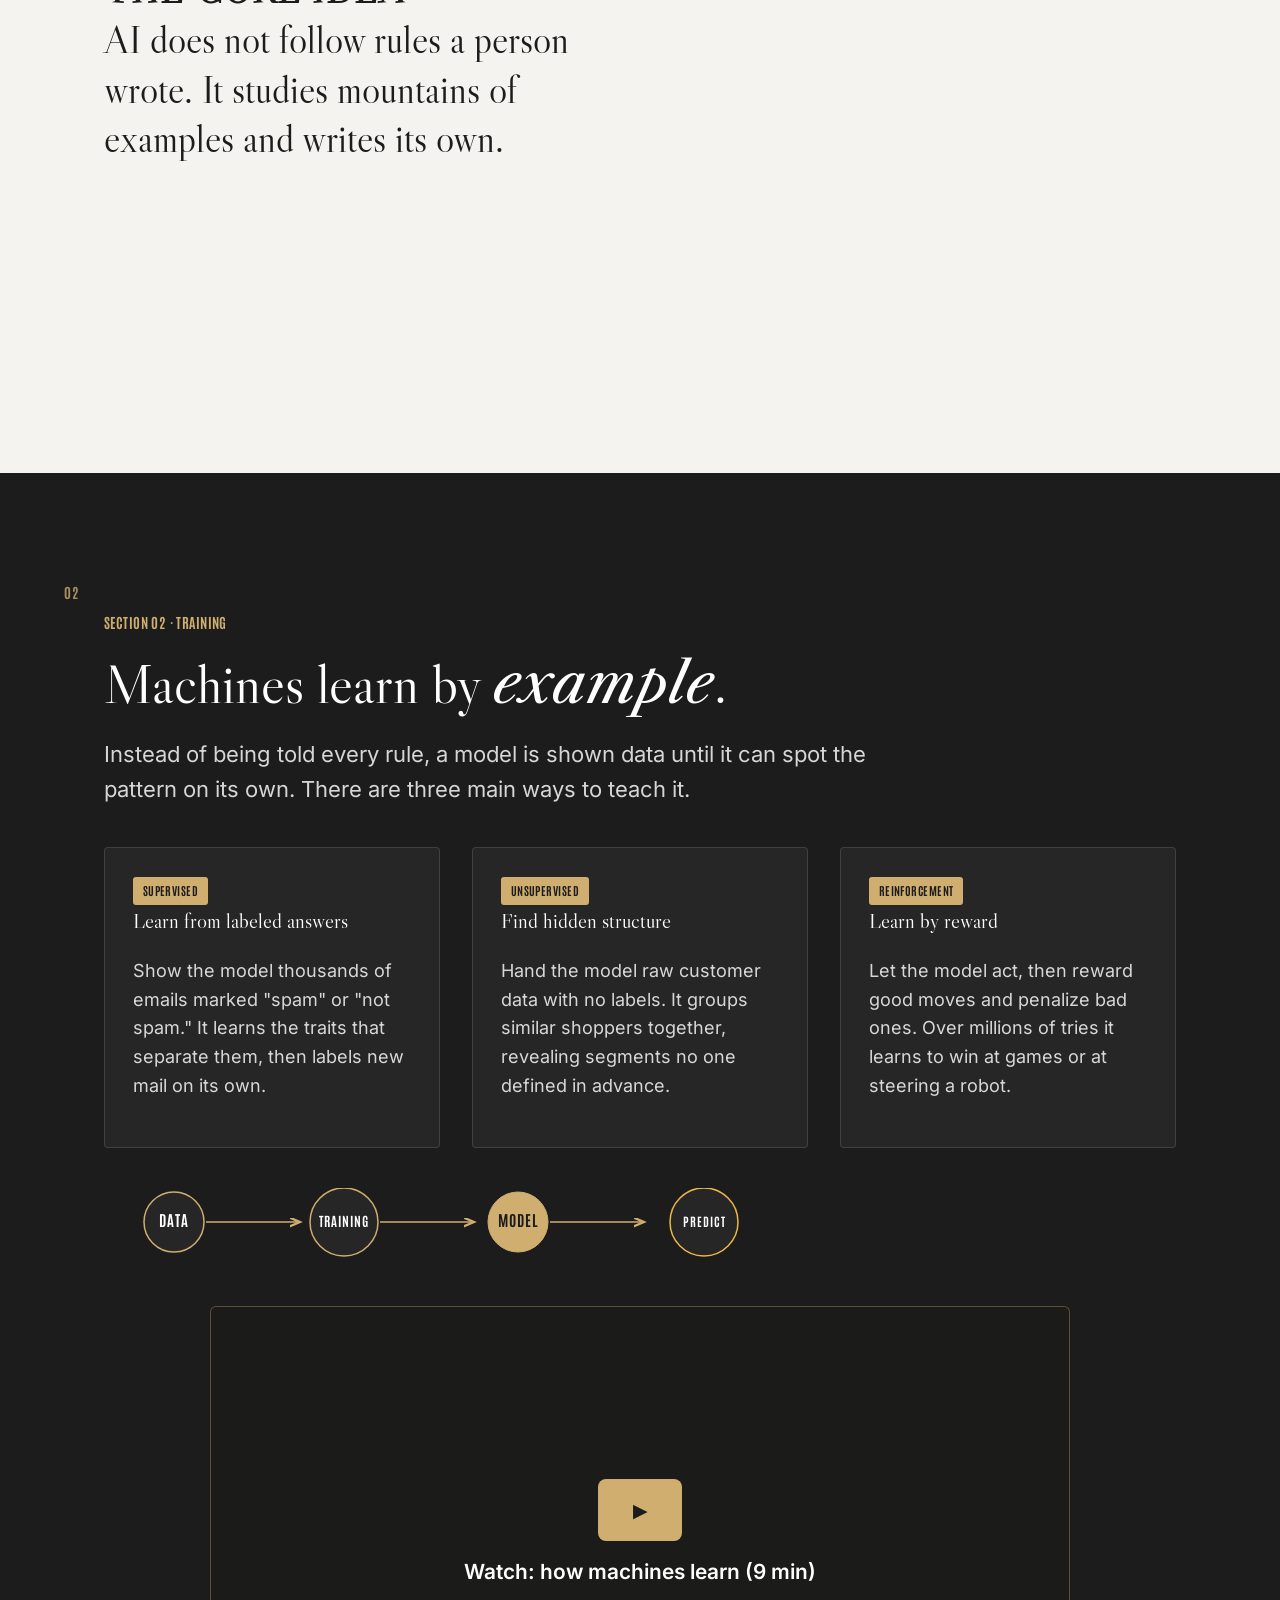
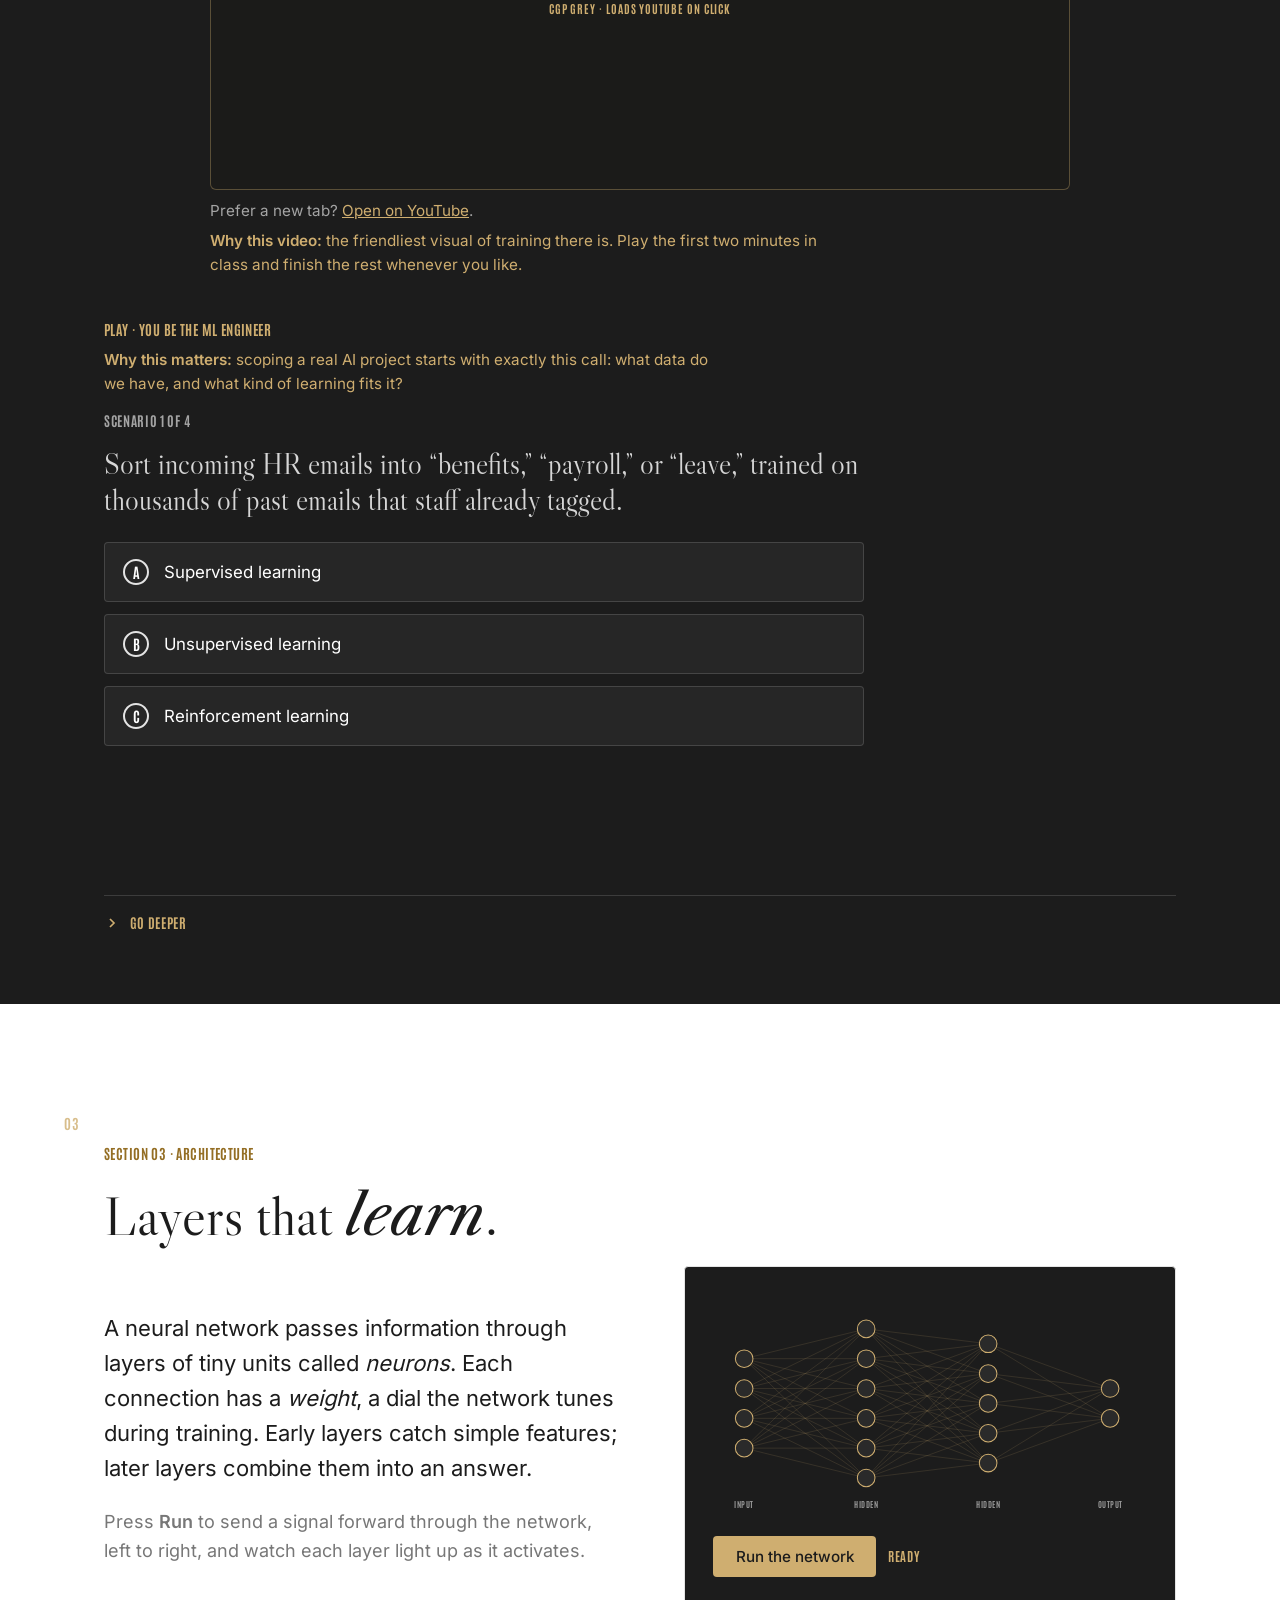
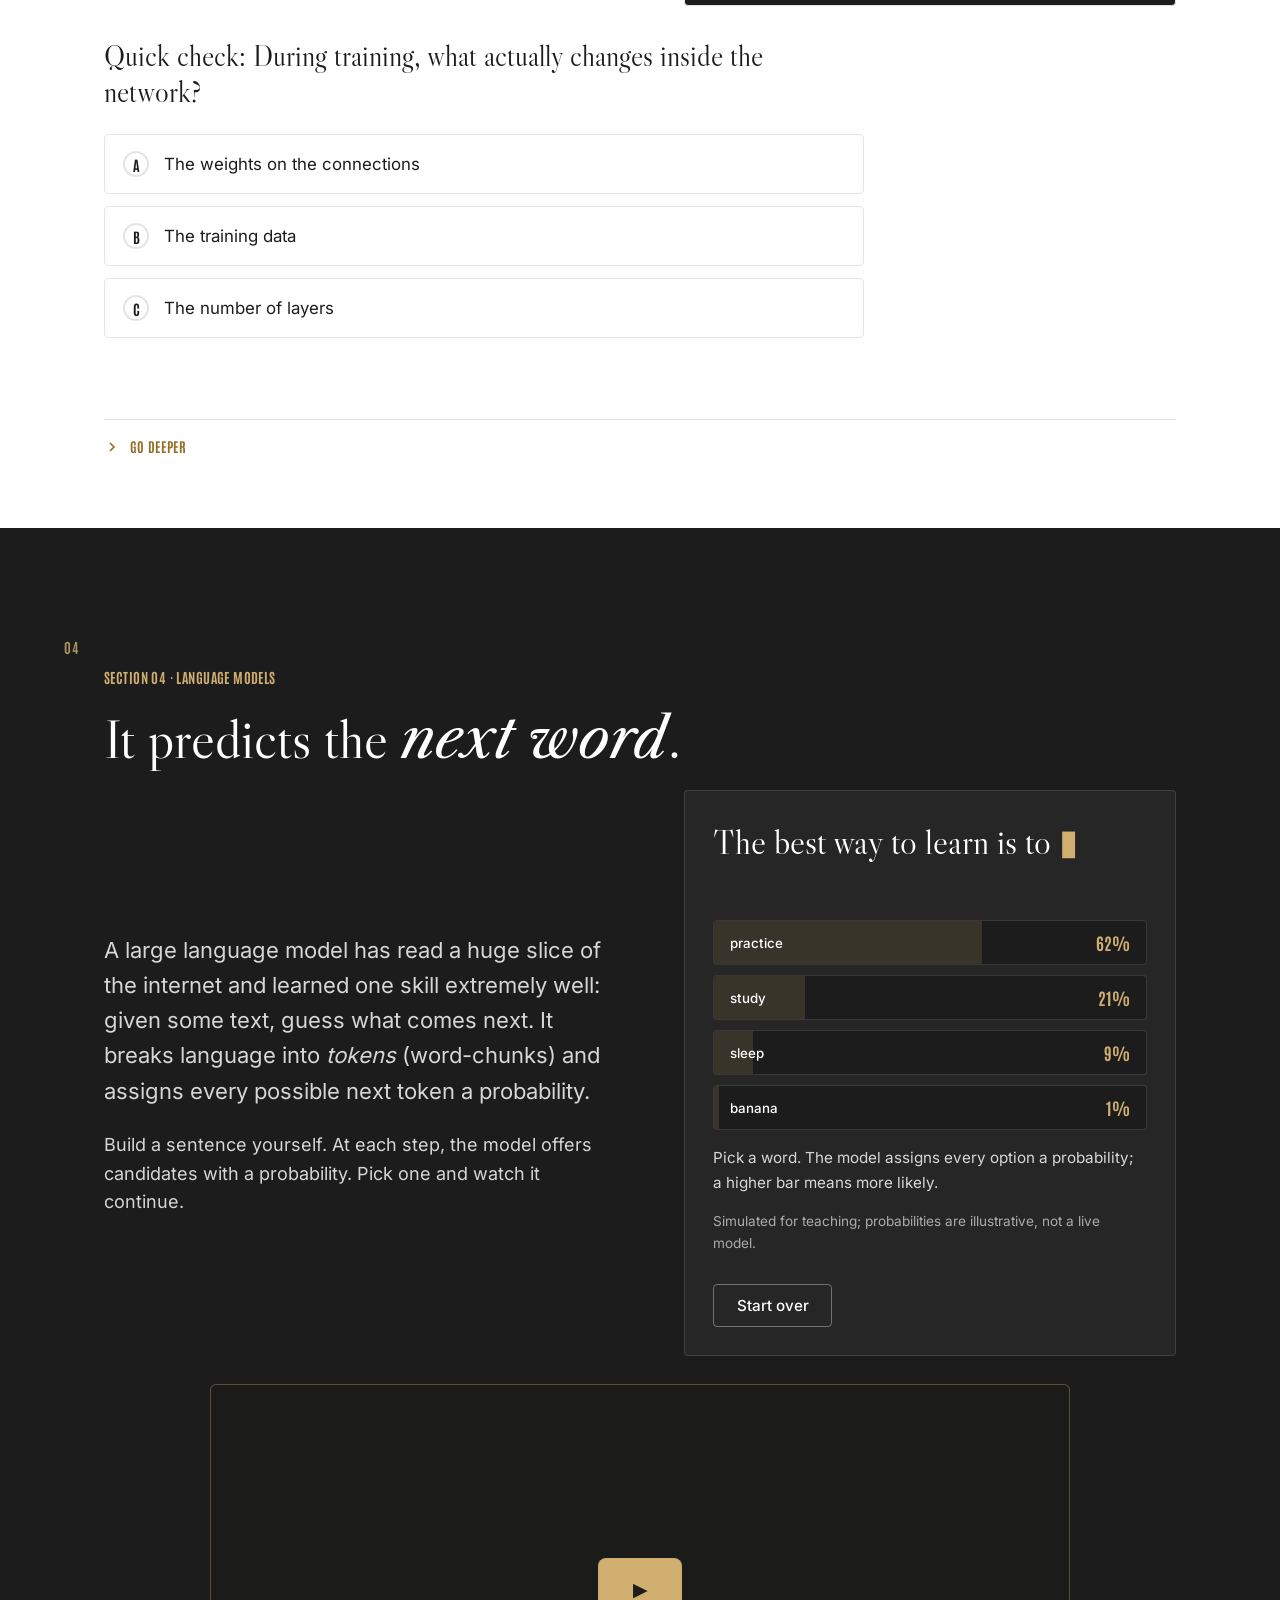
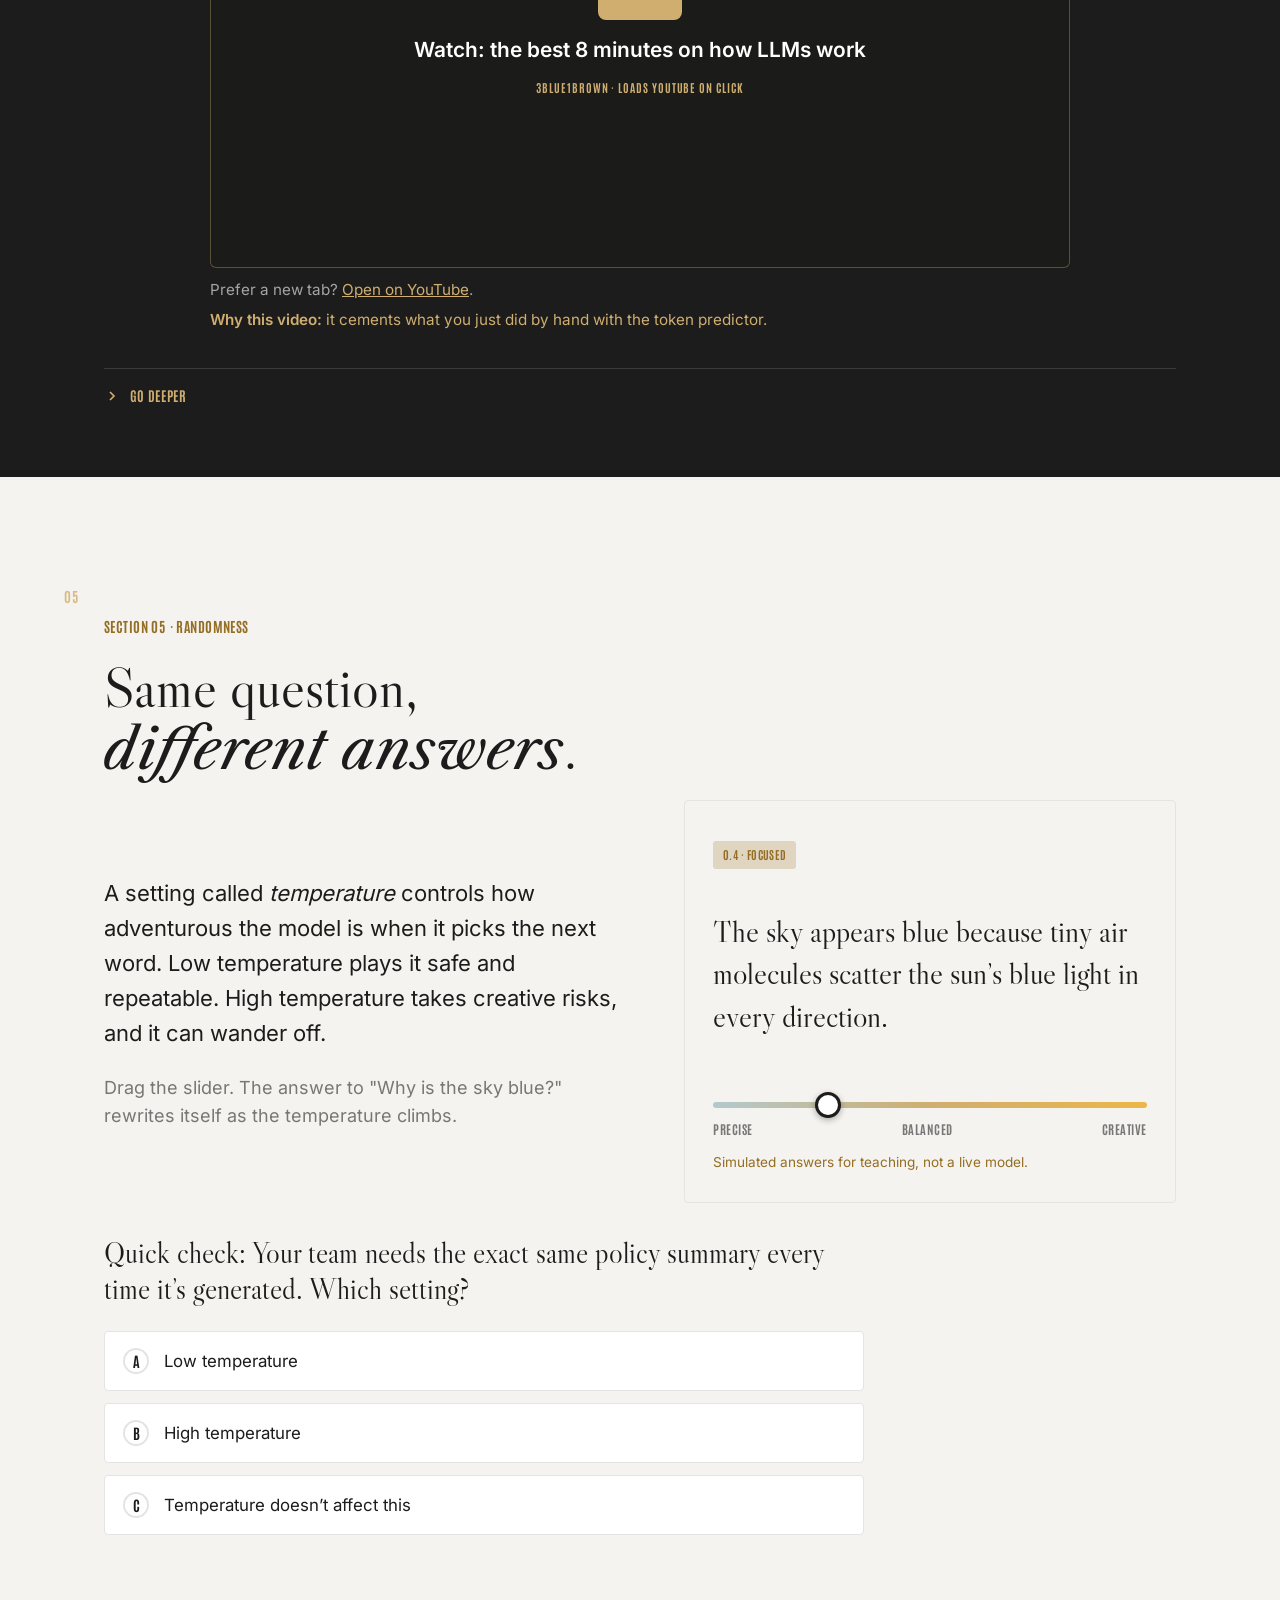
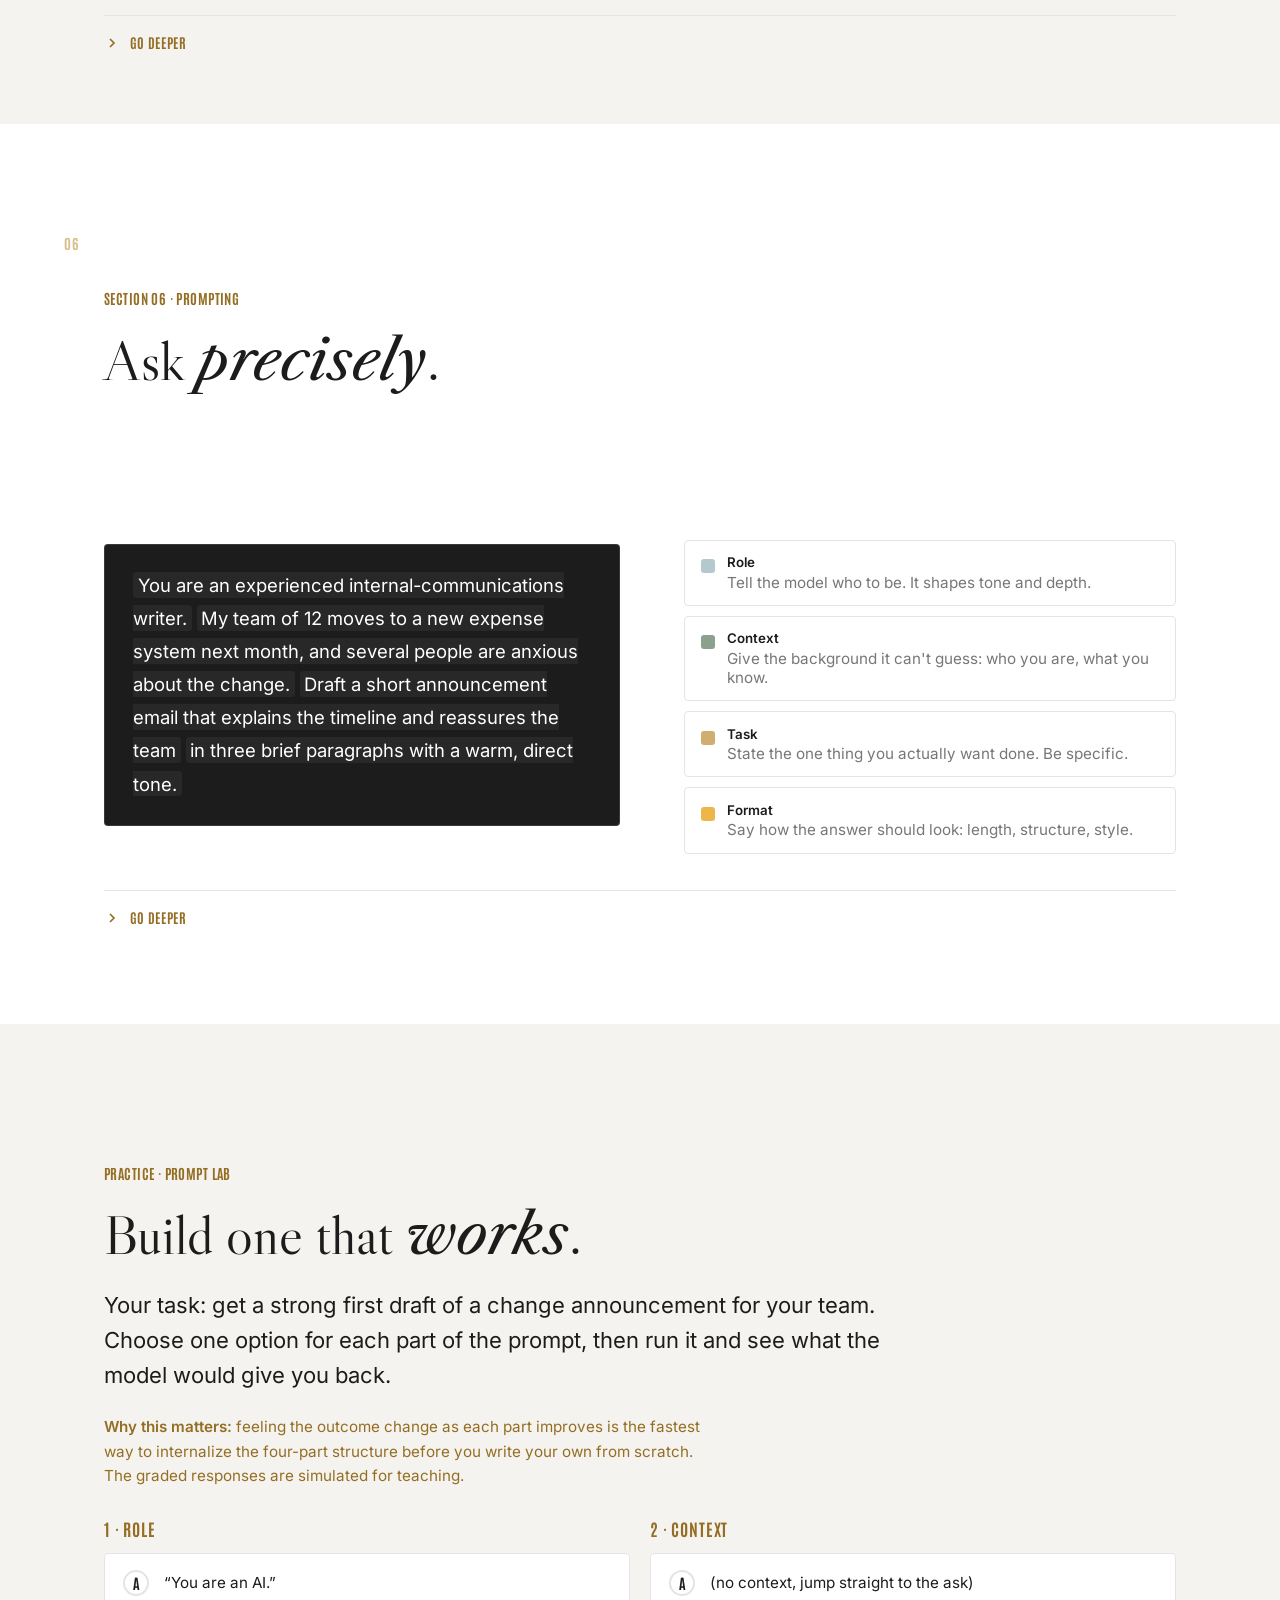
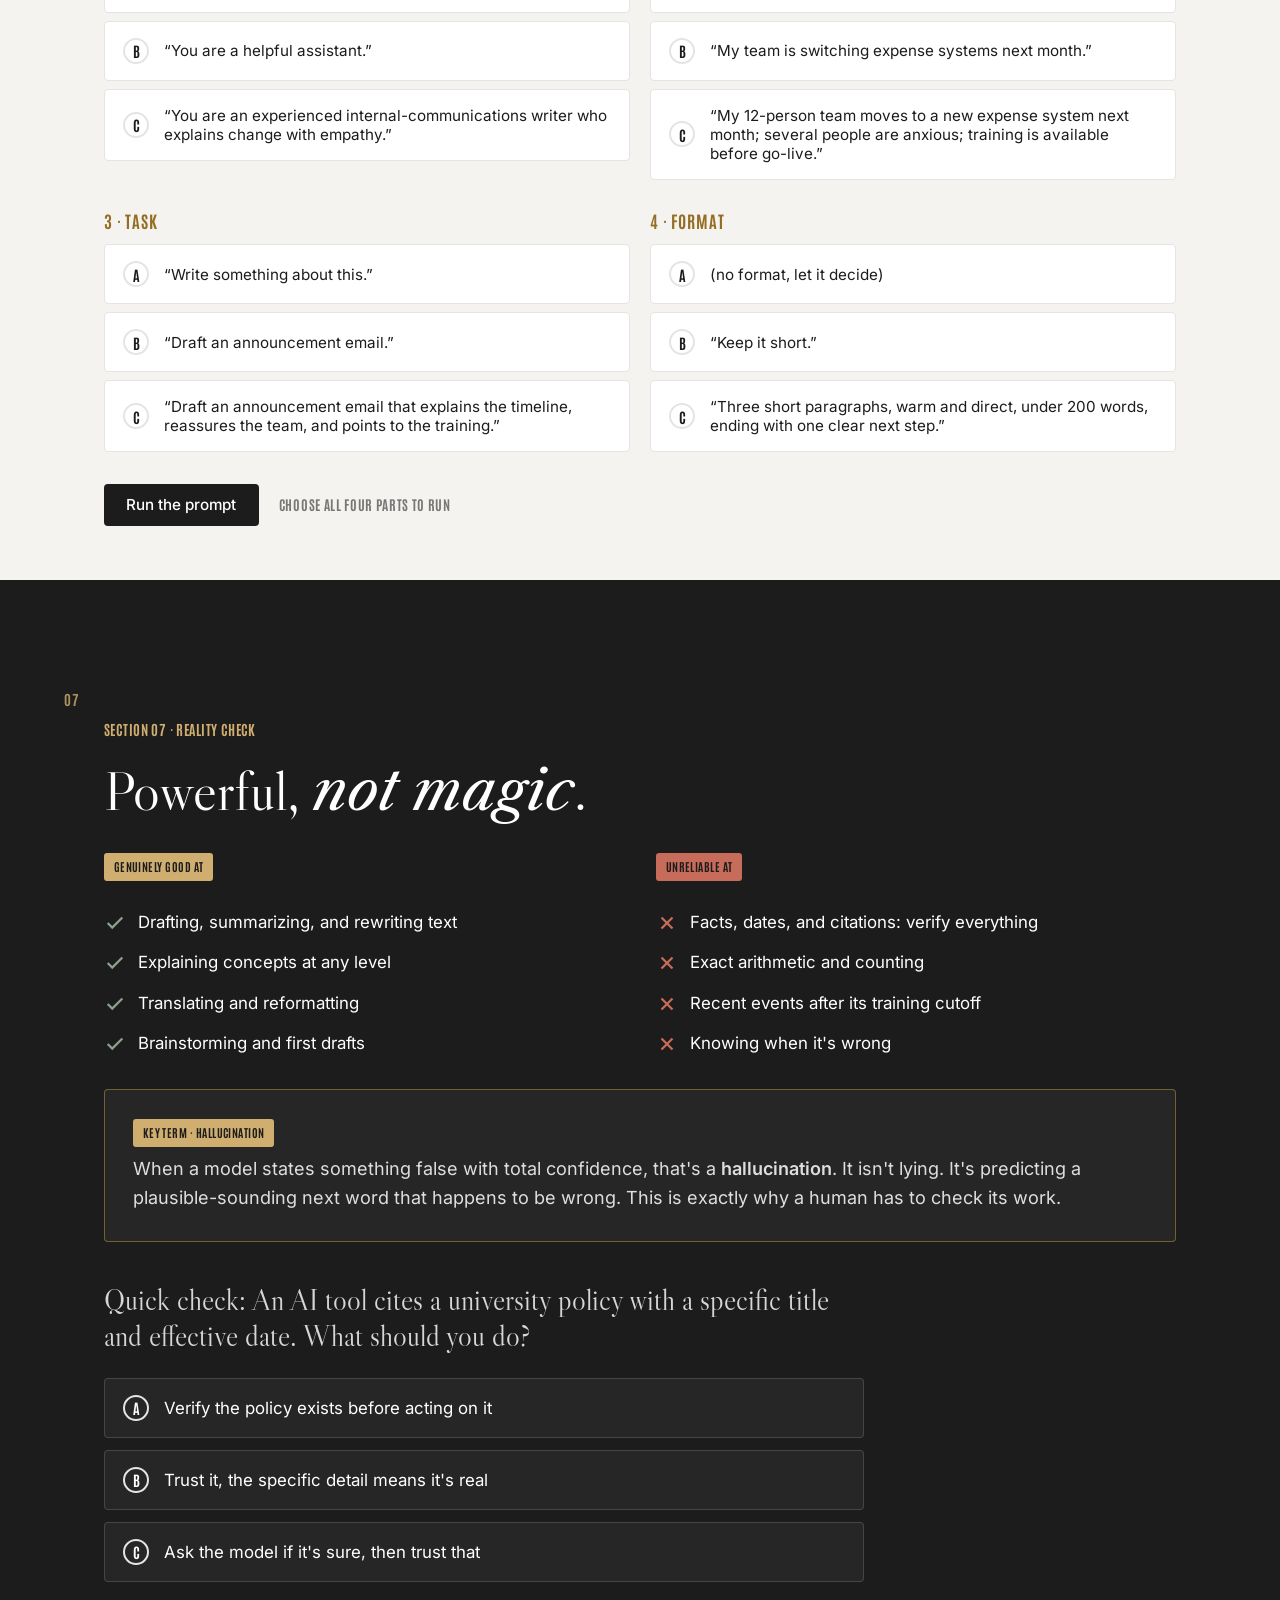
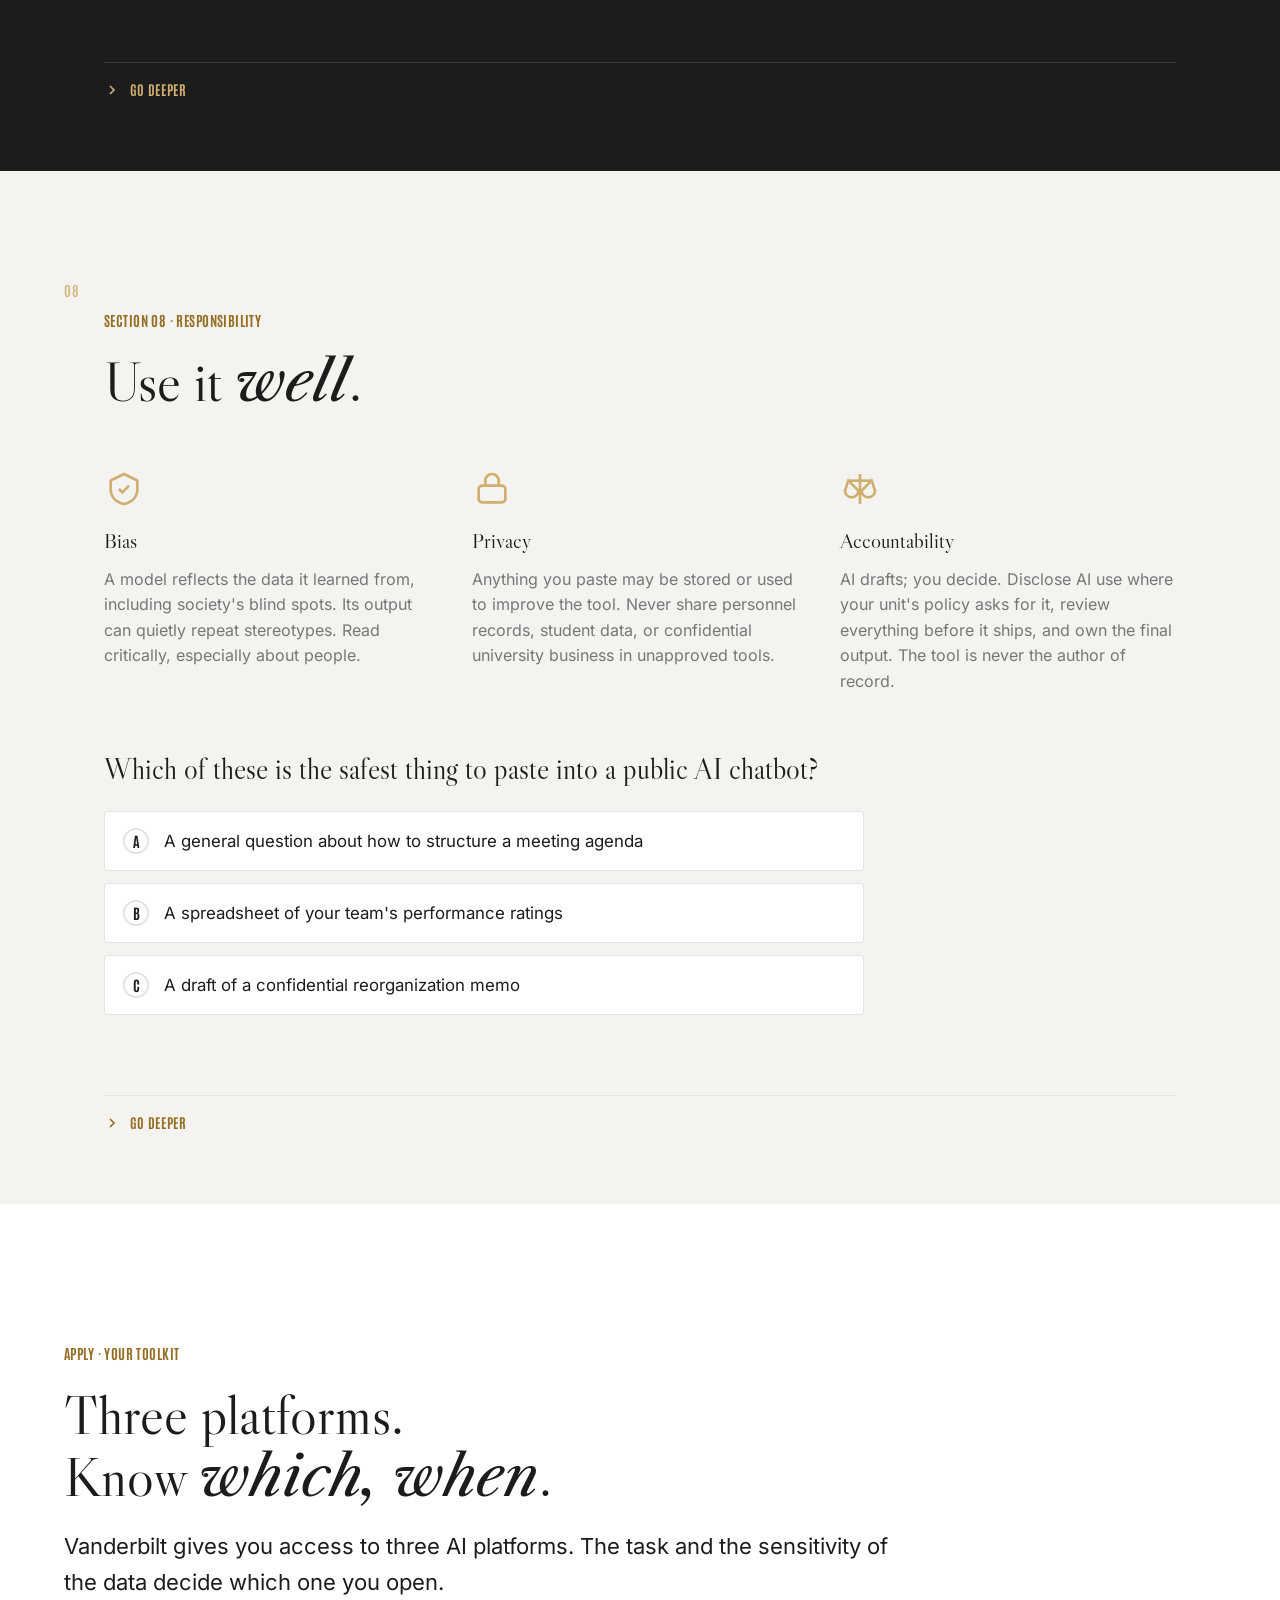
==== commit e4aa076d: "Add skills row to hero: VU core competencies + course skills Pill row under the objectives (Skills y" ====
--- a/index.html
+++ b/index.html
@@ -24,6 +24,17 @@
 <link rel="preload" href="assets/fonts/inter-latin-400-normal.woff2" as="font" type="font/woff2" crossorigin>
 
 <link rel="stylesheet" href="assets/css/styles.css?v=8">
+<style>
+  /* skill pills (course-level) */
+  .skills { display: flex; flex-wrap: wrap; gap: .5rem; align-items: center; margin-top: 1.5rem; }
+  .skills__label { font-family: var(--font-condensed); font-weight: 700; text-transform: uppercase;
+    letter-spacing: .08em; font-size: .7rem; color: var(--vu-gold-flat); margin-right: .25rem; }
+  .skillpill { display: inline-block; font-family: var(--font-condensed); font-weight: 700;
+    text-transform: uppercase; letter-spacing: .06em; font-size: .68rem; line-height: 1.3;
+    padding: .3rem .65rem; border-radius: 999px; border: 1px solid rgba(207,174,112,.55);
+    color: rgba(255,255,255,.85); }
+  .skillpill--core { background: var(--vu-gold-flat); border-color: var(--vu-gold-flat); color: var(--vu-black); }
+</style>
 </head>
 <body>
 <a class="skip-link" href="#s-agenda">Skip to content</a>
@@ -102,6 +113,13 @@
           <li>Evaluate AI output before trusting it, and route tasks to the right Vanderbilt tool by data sensitivity</li>
           <li>Create a one-week plan that puts AI on one of your own tasks, and keeps the time it saves</li>
         </ol>
+      </div>
+      <div class="skills" data-reveal aria-label="Skills this course builds">
+        <span class="skills__label">Skills you'll build</span>
+        <span class="skillpill skillpill--core">Embodies an entrepreneurial spirit and leverages data and technology</span>
+        <span class="skillpill">Artificial Intelligence</span>
+        <span class="skillpill">Digital Fluency/Information Literacy</span>
+        <span class="skillpill">Data Security</span>
       </div>
       <div class="hero__cta" data-reveal>
         <a class="btn" href="#s-what">Begin the lesson</a>
